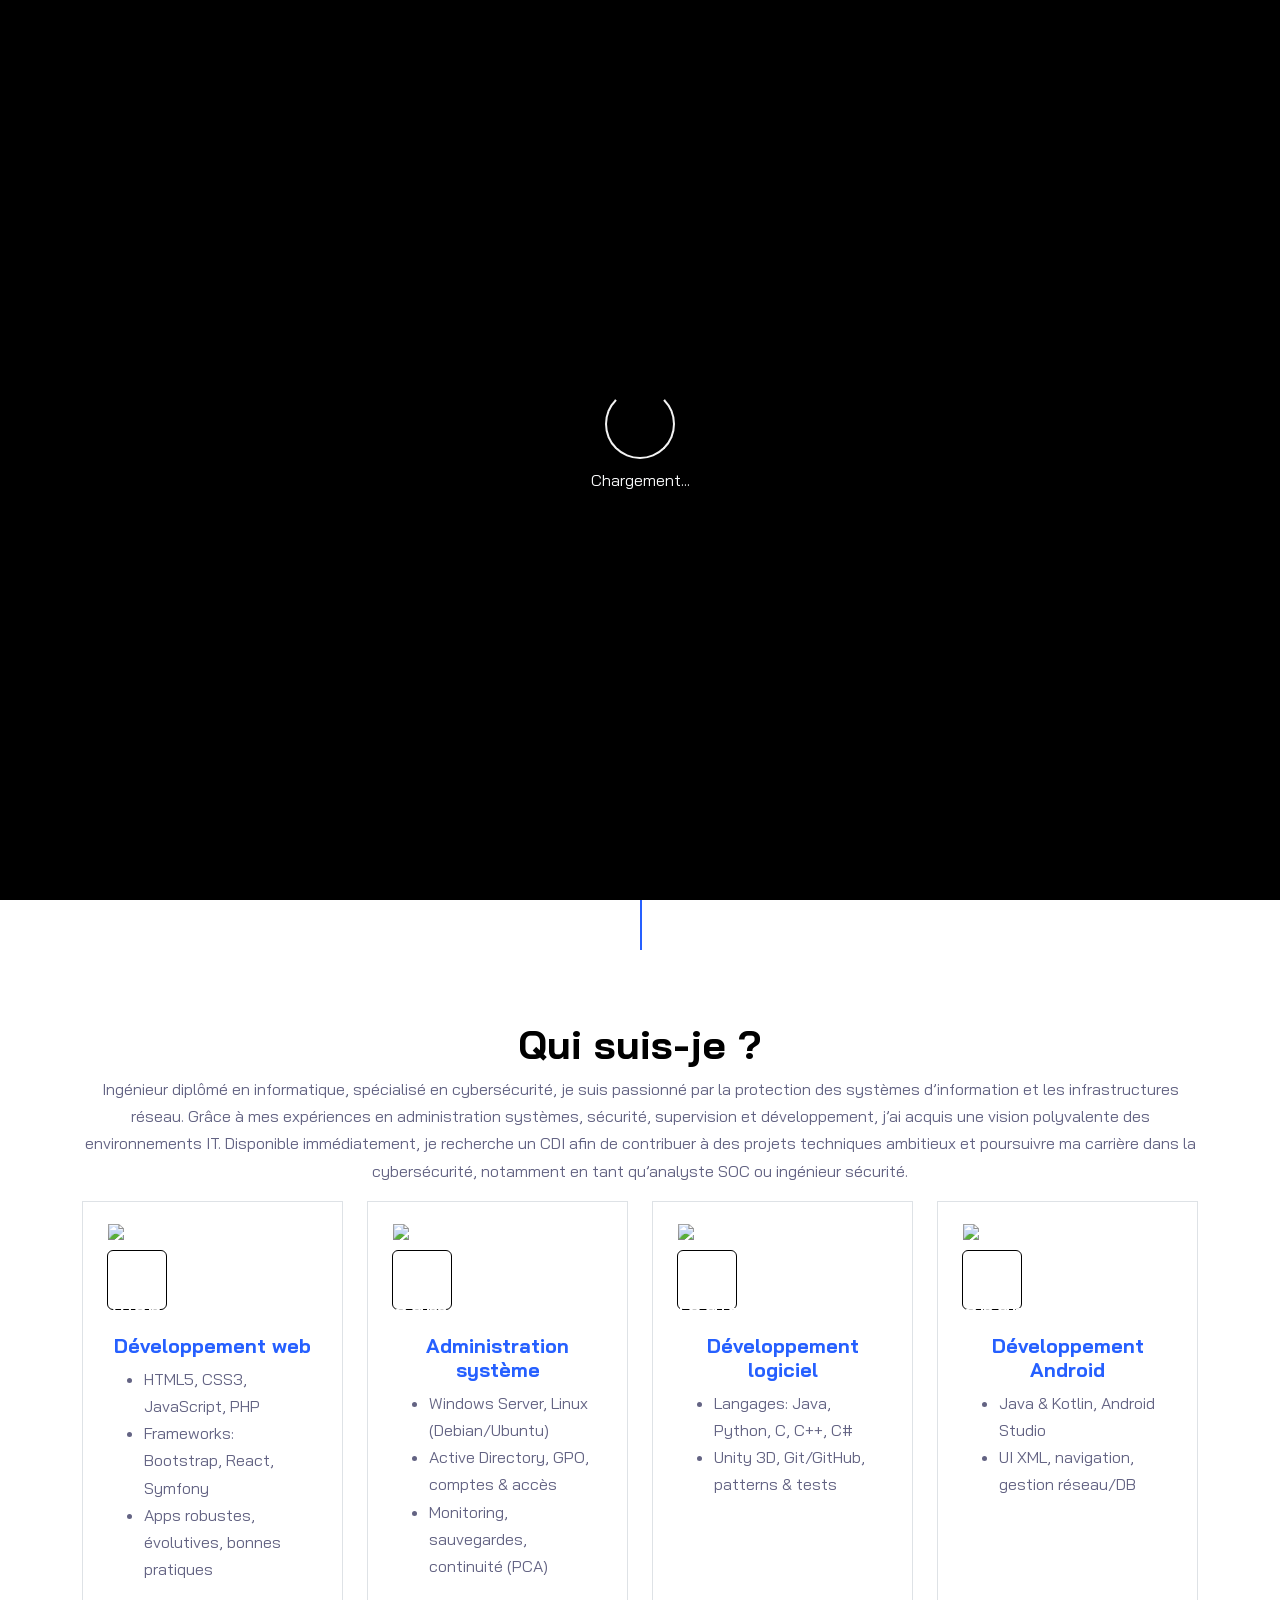
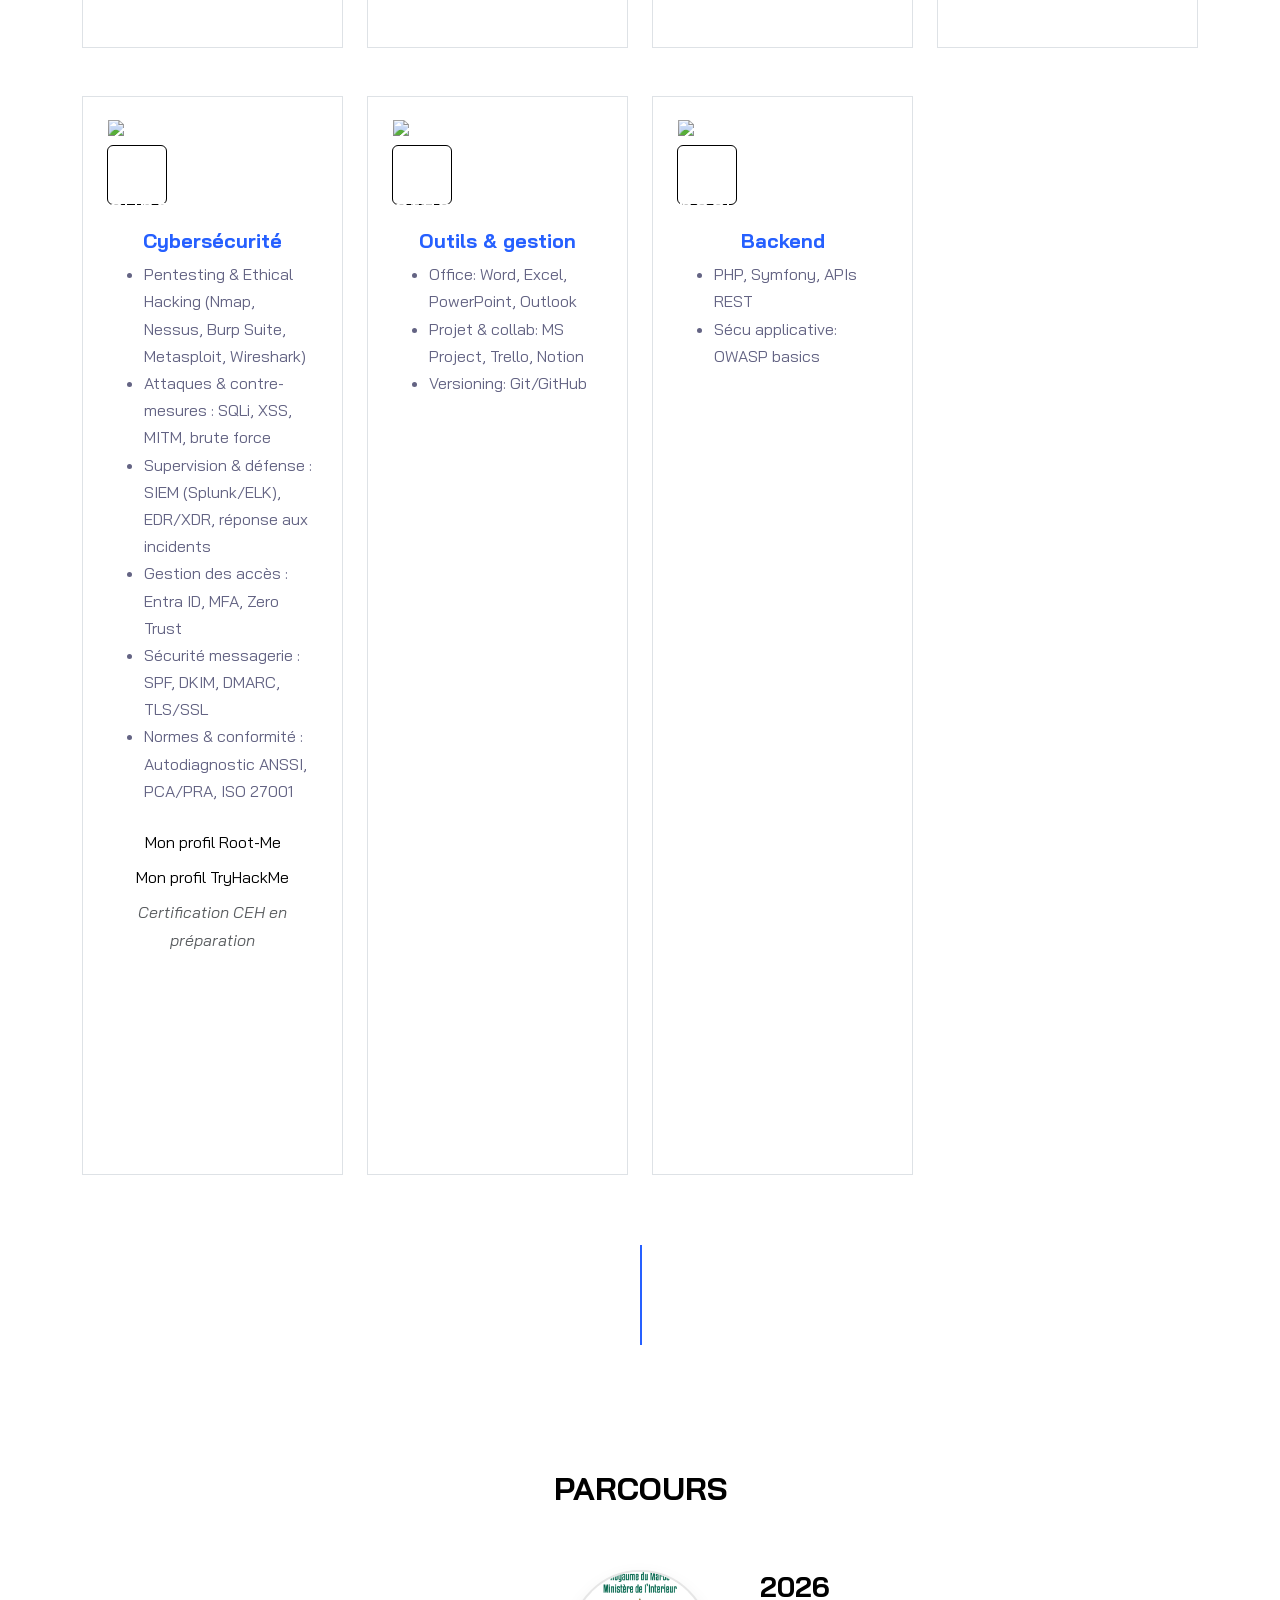
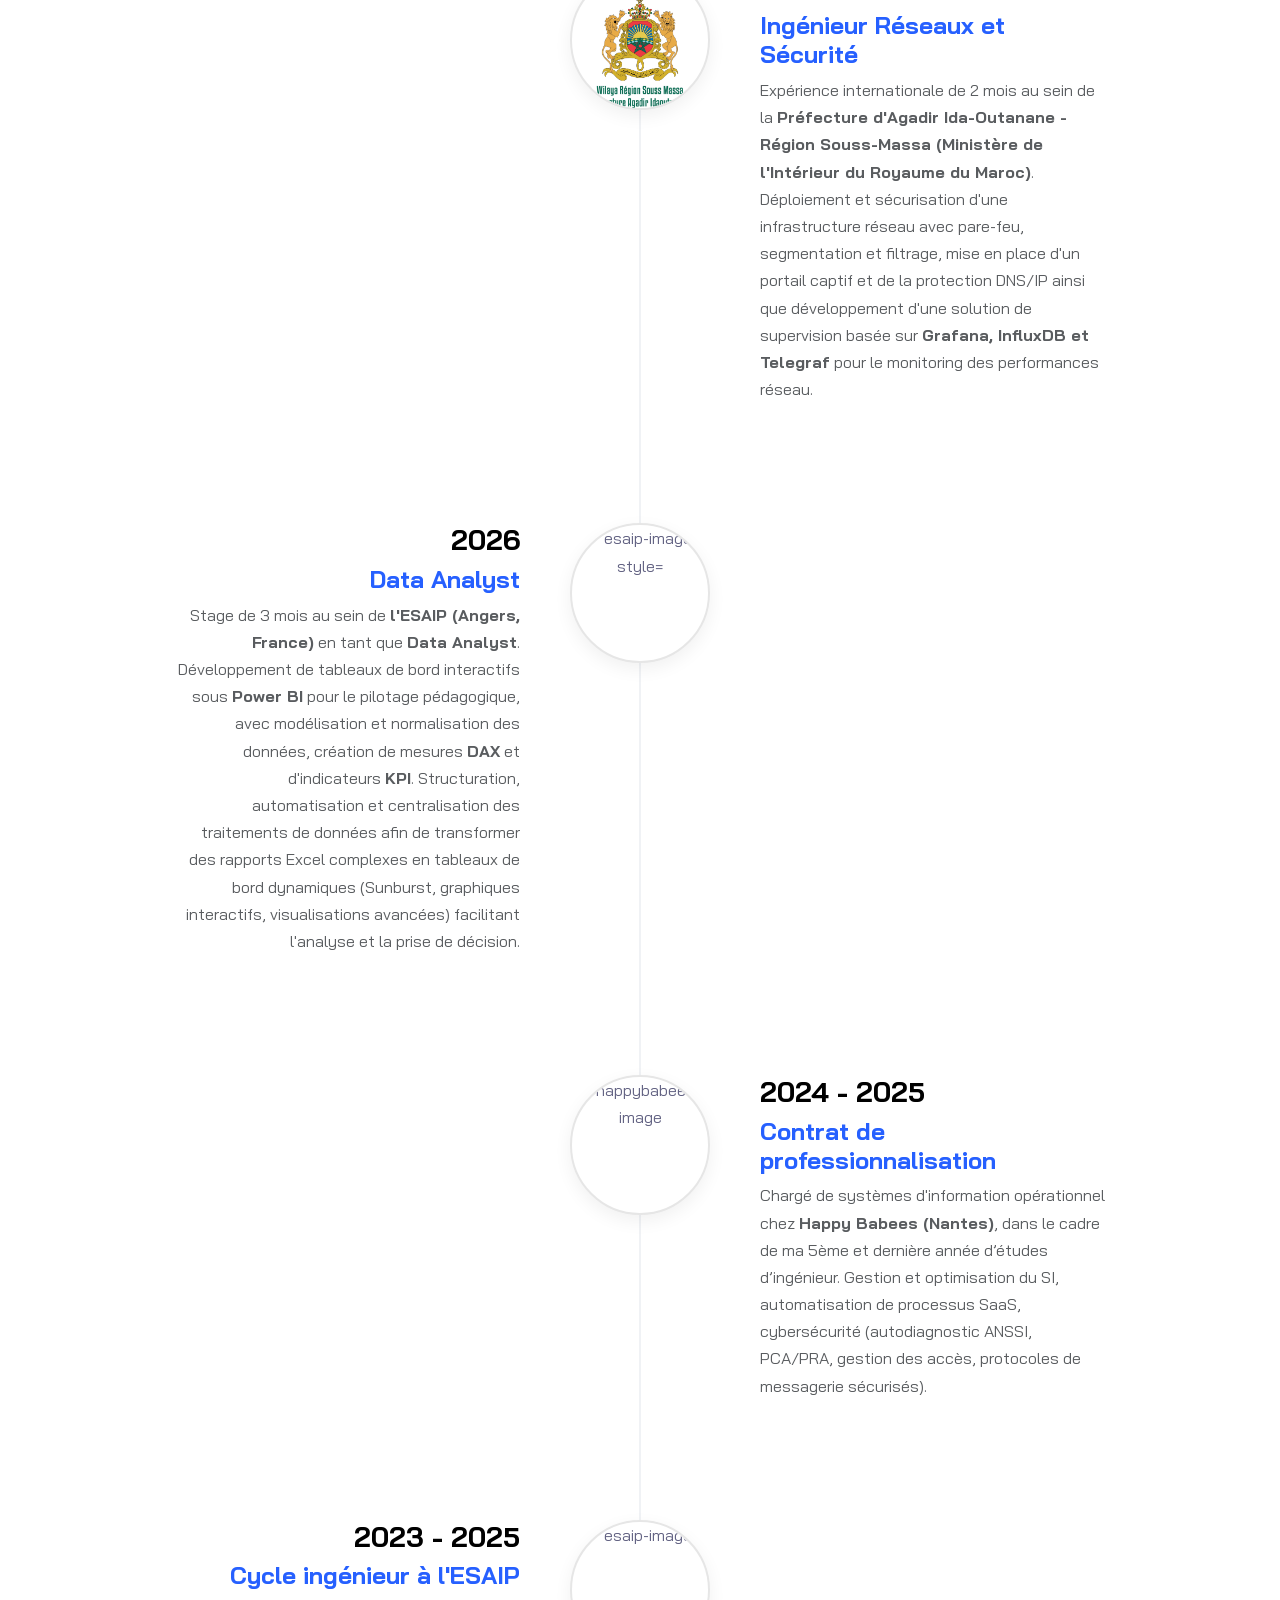
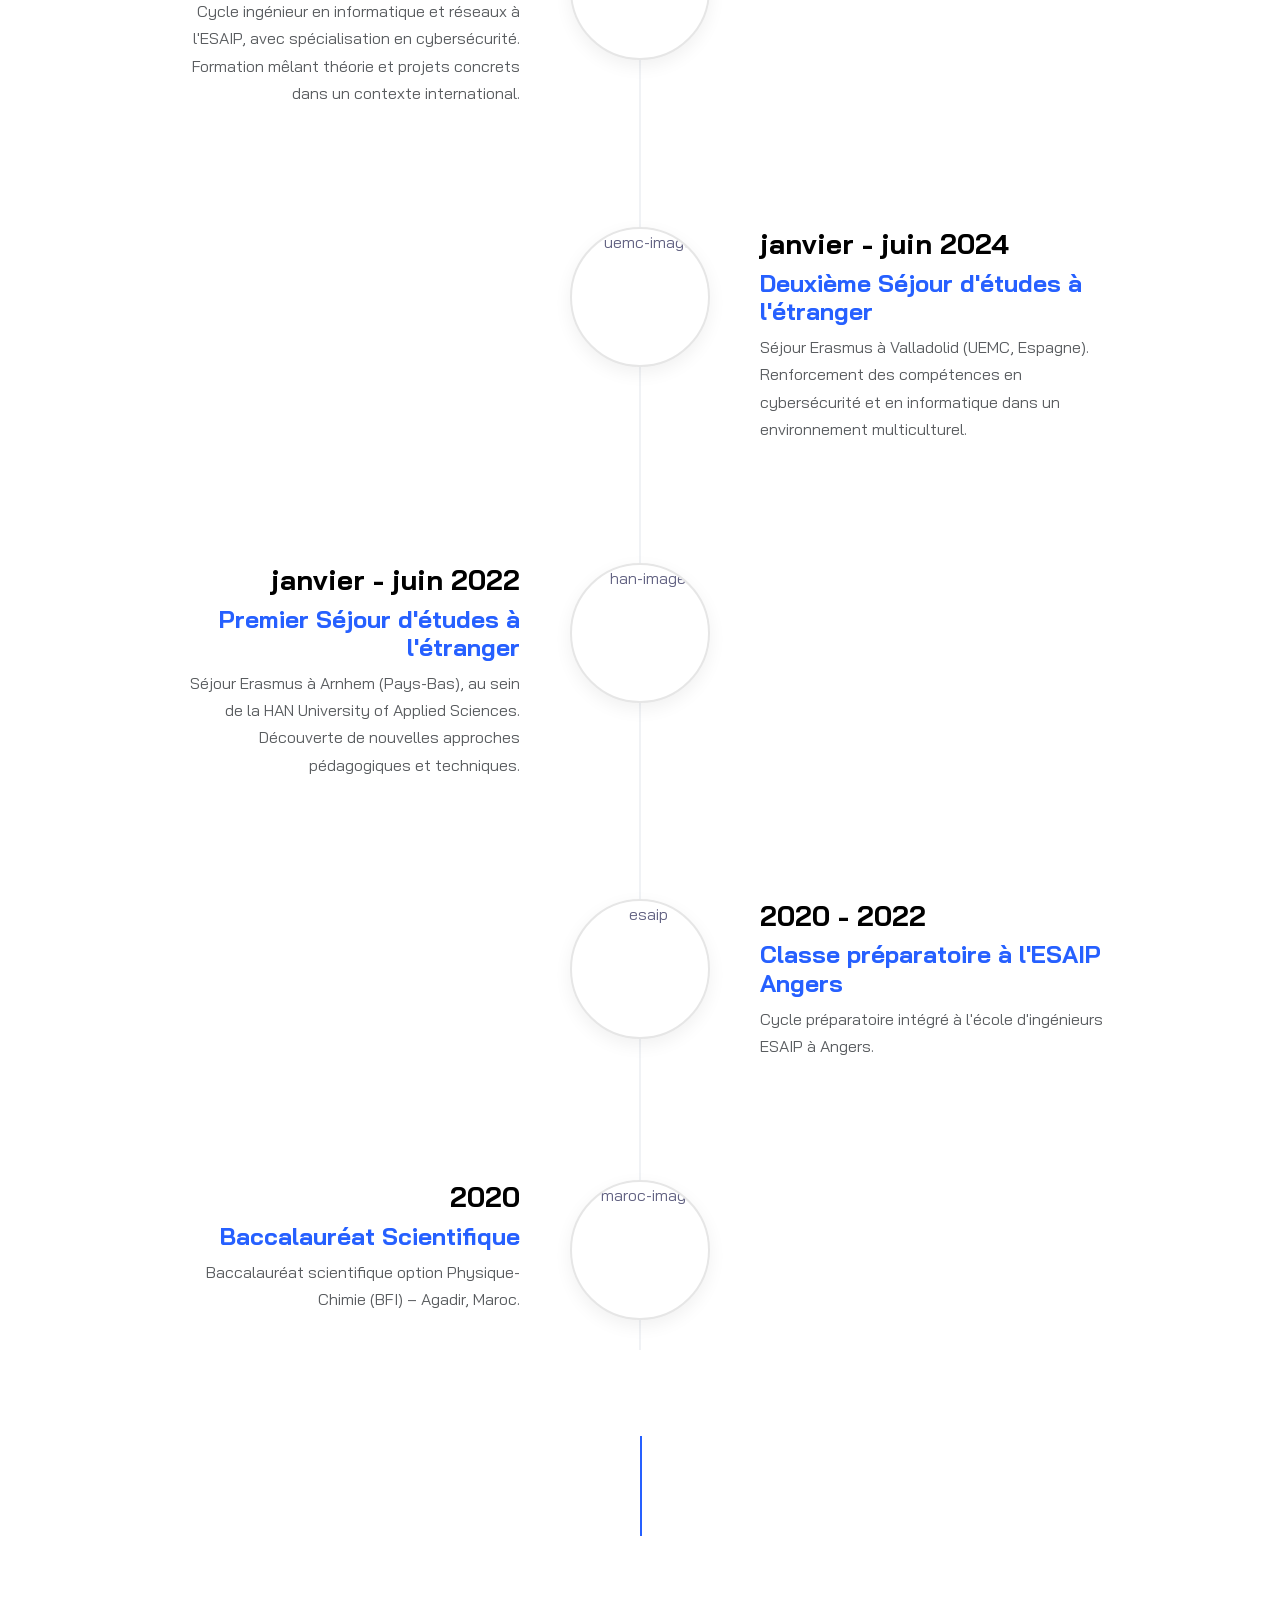
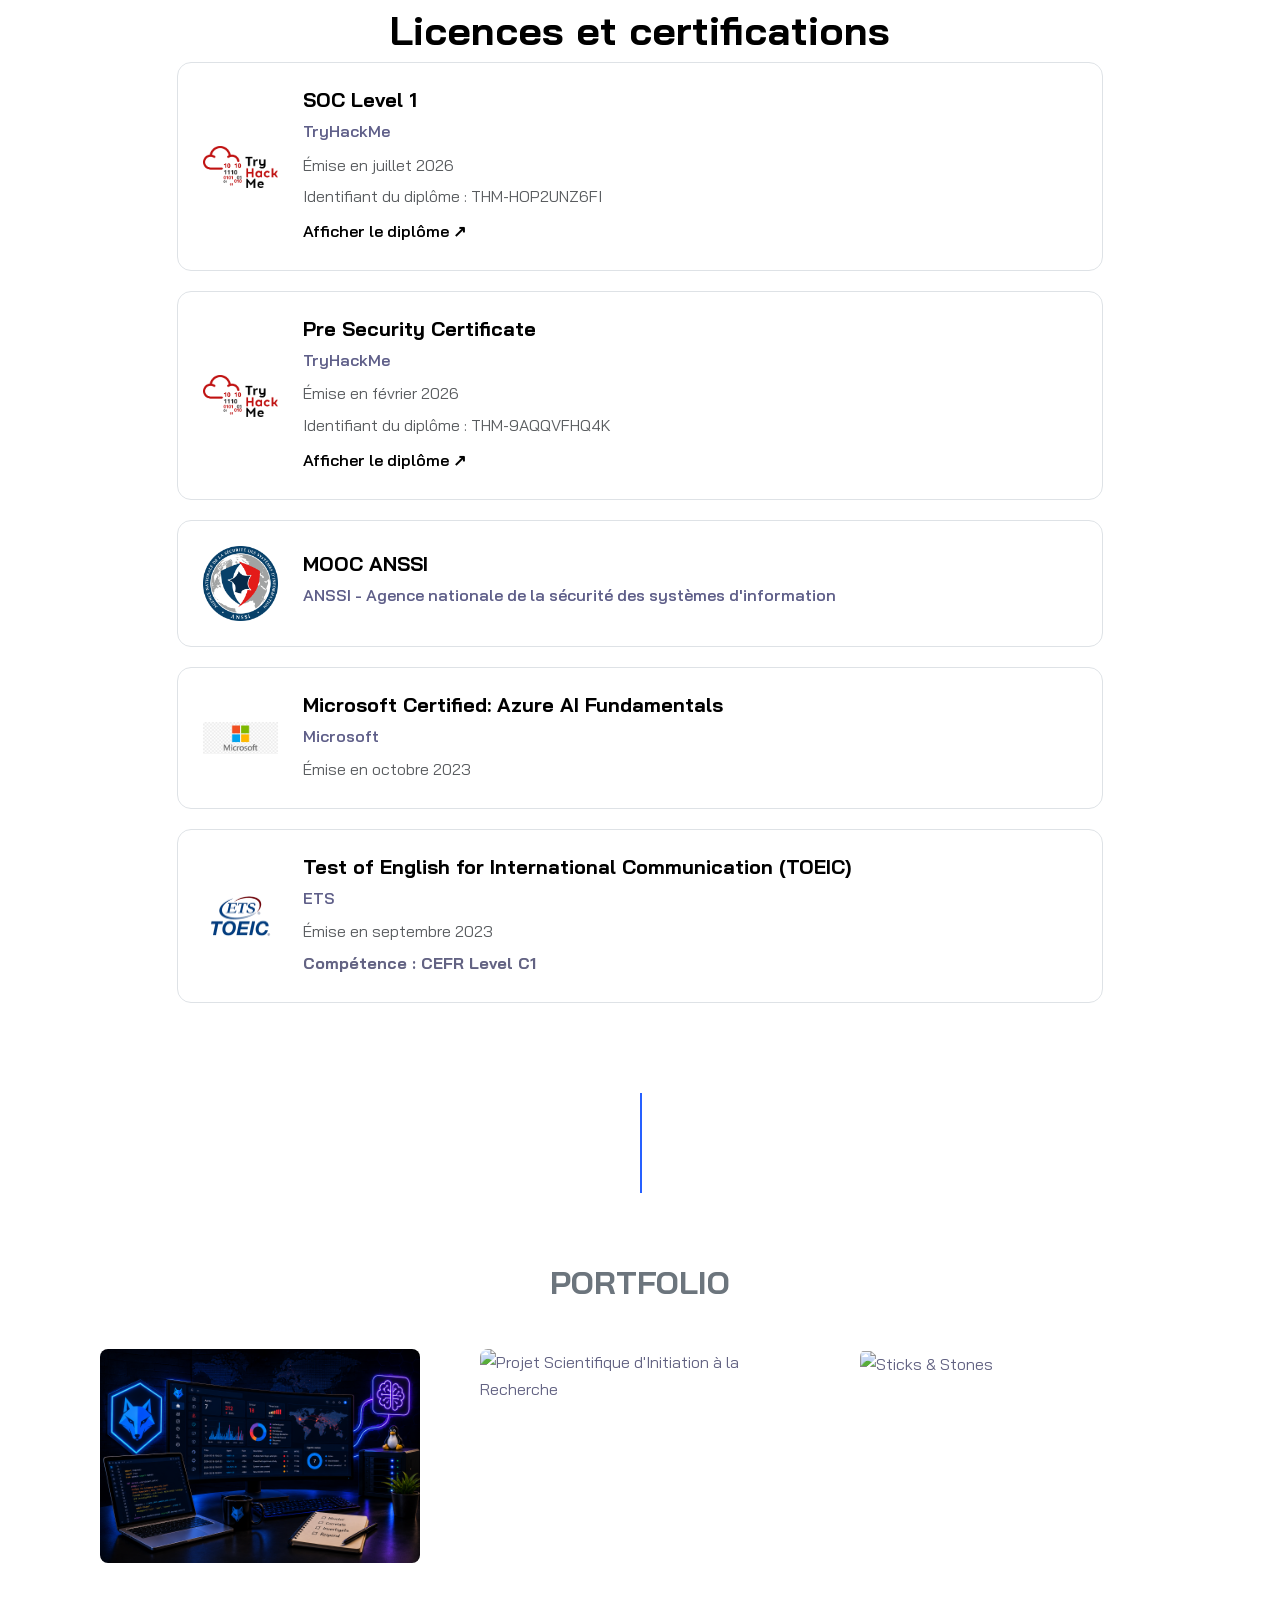
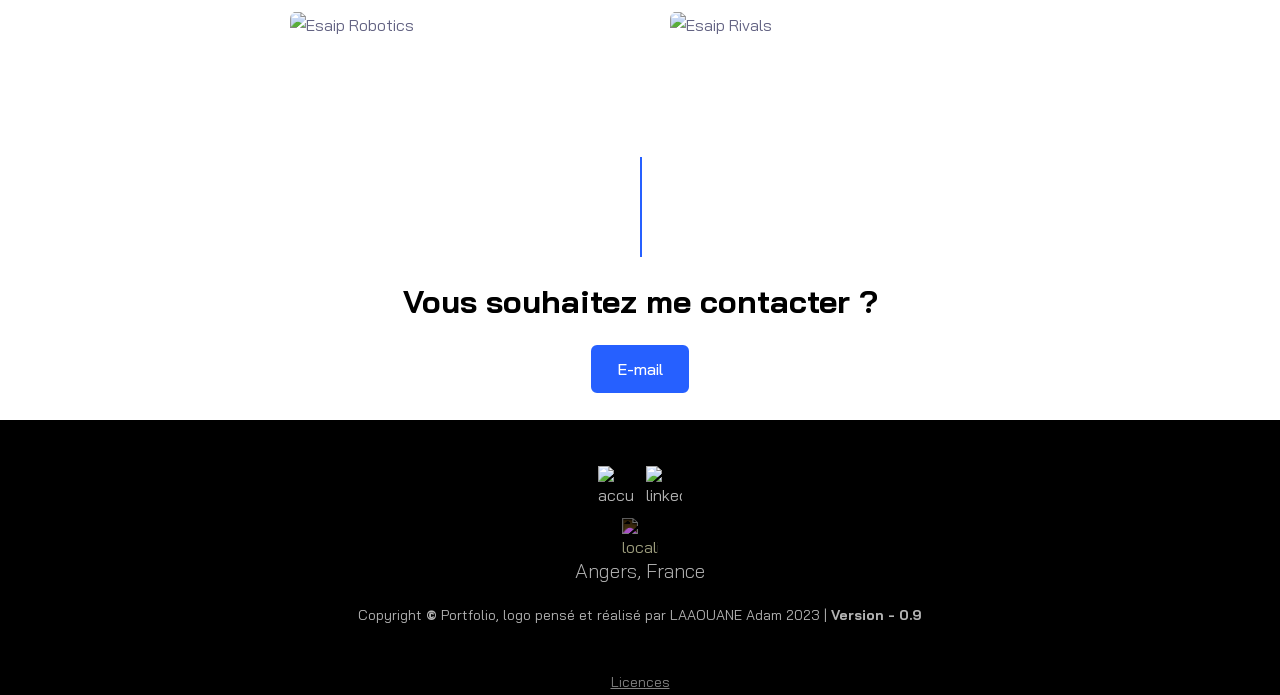
==== index.html @ 3d825b8f "toz" ====
<!DOCTYPE html>
<html lang="fr">

<head>
    <meta charset="utf-8">
    <meta name="viewport" content="width=device-width, initial-scale=1, shrink-to-fit=no">
    <meta
        content="Portfolio de Adam LAAOUANE, étudiant ingénieur à ESAIP Angers en Informatique et Réseaux, spécialisé en cybersécurité"
        name="description">
    <meta name="keywords"
        content="étudiant, ingénieur, , informatique, réseaux, cybersécurité,ESAIP, esaip, Adam, LAAOUANE">
    <meta name="news_keywords" content="Adam, laaouane,esaip, Informatique, réseaux, ESAIP">
    <meta name="description" content="Portfolio ADAM LAAOUANE - Étudiant ingénieur à l'ESAIP">
    <meta name="author" content="Adam LAAOUANE">
    <meta name="robots" content="index, noimageindex">

    <title>Portfolio Adam </title>
    <link rel="icon" type="image/png" href="assets/img/icon-inv.png">
    <!-- Bootstrap-->
    <link rel="stylesheet" href="https://cdn.jsdelivr.net/npm/bootstrap@5.2.0/dist/css/bootstrap.min.css">
    <!-- CSS -->
    <link rel="stylesheet" href="./assets/css/styles.css">
</head>

<body data-bs-spy="scroll" data-bs-target="#navbar">
    <!-- Preloader -->
    <div id="preloader">
        <!-- séparer le spinner et le texte pour avoir le spinner et le texte en dessous-->
        <div class="d-flex flex-column align-items-center">
            <div class="spinner"></div>
            <div class="text-light mt-2">
                <p class="span-title">Chargement...</p>
            </div>
        </div>
    </div>

    <!-- Navbar -->
    <nav id="navbar" class="navbar navbar-expand-lg fixed-top">
        <div class="container">
            <a class="navbar-brand" href="#"><img class="logo-icon" id="logo-icon" data-aos="fade-down"
                    data-aos-delay="50" src="assets/img/icon-inv.png"
                    srcset="assets/webp/icon-inv.webp, assets/img/icon-inv.png" alt="logo" />
            </a>
            <button class="navbar-toggler" type="button" data-bs-toggle="collapse" data-bs-target="#navbarNav"
                data-aos="fade-left" data-aos-delay="150" aria-controls="navbarNav" aria-expanded="false"
                aria-label="Toggle navigation"
                style="color:black; border: var(--bs-border-width) solid rgb(0, 0, 0); background-color:#fff ;">
                <span class="navbar-toggler-icon"></span>
            </button>
            <div class="collapse navbar-collapse" id="navbarNav">
                <ul class="navbar-nav mx-auto">
                    <li class="nav-item">
                        <a class="nav-link" data-aos="fade-down" data-aos-delay="100" id="nav-link"
                            href="#home">Présentation</a>
                    </li>
                    <li class="nav-item">
                        <a class="nav-link" data-aos="fade-down" data-aos-delay="150" id="nav-link"
                            href="#services">Compétences</a>
                    </li>
                    <li class="nav-item">
                        <a class="nav-link" data-aos="fade-down" data-aos-delay="200" id="nav-link"
                            href="#parcours">Parcours</a>
                    </li>
                    <li class="nav-item">
                        <a class="nav-link" data-aos="fade-down" data-aos-delay="175" id="nav-link"
                            href="#certifications">Certifications</a>
                    </li>
                    <li class="nav-item">
                        <a class="nav-link" data-aos="fade-down" data-aos-delay="250" id="nav-link"
                            href="#portfolio">Projets</a>
                    </li>
                    <li class="nav-item">
                        <a class="nav-link" data-aos="fade-down" data-aos-delay="300" id="nav-link"
                            href="#contact">Contact</a>
                    </li>
                </ul>
                <ul class="navbar-nav flex-row" id="nav-icon">
                    <li class="nav-item">
                        <a class="navbar-brand" data-aos="fade-down" target="_blank" data-aos-delay="350"
                            href="https://www.linkedin.com/in/adam-laa"><img class="social-icon" id="linkedin-icon"
                                src="assets/img/icons8-linkedin.png"
                                srcset="assets/webp/icons8-linkedin.webp, assets/img/icons8-linkedin.png"
                                alt="linkedin-icon" /> </a>
                    </li>
                    <li class="nav-item">
                        <a class="navbar-brand" data-aos="fade-down" data-aos-delay="450" href="/index.html"><img
                                class="social-icon" id="social-icon" src="assets/img/icons8-la-france-48.png"
                                srcset="assets/webp/icons8-la-france-48.webp, assets/img/icons8-la-france-48.png"
                                alt="french-icon" /> </a>
                    </li>
                    <li class="nav-item">
                        <a class="navbar-brand" data-aos="fade-down" data-aos-delay="500" href="/en.html"><img
                                class="social-icon" id="social-icon" src="assets/img/icons8-grande-bretagne-48.png"
                                srcset="assets/webp/icons8-grande-bretagne-48.webp, assets/img/icons8-grande-bretagne-48.png"
                                alt="english-icon" /> </a>
                    </li>
                </ul>
            </div>
        </div>
    </nav>
    <!-- Home -->
    <section id="home" class="d-flex align-items-center min-vh-100 pt-5 ">
        <div class="container">
            <div class="row mt-5">
                <div class="col-md-7 mt-5">
                    <a href="assets/files/CV_Adam_Laaouane.pdf" target="_blank">
                        <h1 class="display-3 fw-bold" id="title-home" data-aos="fade-up">Adam<br>LAAOUANE</h1>
                    </a>
                    <h3 data-aos="fade-up" data-aos-delay="100" class="mt-3 mb-0">Ingénieur en<span
                            id="span-title"></span>
                        informatique et réseaux | <span id="span-title">Analyste SOC</span></span></h3>
                    <div data-aos="fade-up" data-aos-delay="300"><a href="assets/files/CV_Adam_Laaouane.pdf"
                            target="_blank" id="btn-jello" class="btn btn-brand">CV</a></div>
                </div>
                <div class="col-md-4 mt-5 mb-3 m-sm-1 d-flex flex-column" id="intro-photo">
                    <img data-aos="flip-down" src="assets/img/CV3.png" srcset="assets/webp/CV3.webp, assets/img/CV3.png"
                        class="img-fluid rounded-circle d-block shadow" alt="photo" />
                </div>
            </div>
        </div>
    </section>
    <!-- Services -->
    <section id="services" data-aos="fade-up" data-aos-delay="100" class="section-padding section-connector">
        <div class="container">
            <div class="row">
                <div class="col-12">
                    <div class="section-title text-center" data-aos="fade-up" data-aos-delay="100">
                        <h1>Qui suis-je ?</h1>
                        <p>
                            Ingénieur diplômé en informatique, spécialisé en cybersécurité, je suis passionné par la
                            protection des systèmes d’information et les infrastructures réseau. Grâce à mes expériences
                            en administration systèmes, sécurité, supervision et développement, j’ai acquis une vision
                            polyvalente des environnements IT. Disponible immédiatement, je recherche un CDI afin de
                            contribuer à des projets techniques ambitieux et poursuivre ma carrière dans la
                            cybersécurité, notamment en tant qu’analyste SOC ou ingénieur sécurité.
                        </p>
                        <div class="line"></div>
                    </div>
                </div>
            </div>
            <div class="row align-items-stretch gy-5 text-center">

                <!-- Développement web -->
                <div class="col-lg-3 col-sm-6 d-flex" data-aos="fade-up" data-aos-delay="100">
                    <div class="service py-5 px-4 border bord d-flex flex-column w-100">
                        <div class="service-icon">
                            <img class="img-fluid m-2" src="assets/img/icons8-webdev.png"
                                srcset="assets/webp/icons8-webdev.webp, assets/img/icons8-webdev.png" alt="icon-web"
                                loading="lazy" />
                        </div>
                        <h5 class="mt-4">Développement web</h5>
                        <ul class="text-start mx-auto" style="max-width: 95%;">
                            <li>HTML5, CSS3, JavaScript, PHP</li>
                            <li>Frameworks: Bootstrap, React, Symfony</li>
                            <li>Apps robustes, évolutives, bonnes pratiques</li>
                        </ul>
                    </div>
                </div>

                <!-- Administration système -->
                <div class="col-lg-3 col-sm-6 d-flex" data-aos="fade-up" data-aos-delay="100">
                    <div class="service py-5 px-4 border bord d-flex flex-column w-100">
                        <div class="service-icon">
                            <img class="img-fluid m-2" src="assets/img/icons8-microsoft-admin-50.png"
                                srcset="assets/webp/icons8-microsoft-admin-50.webp, assets/img/icons8-microsoft-admin-50.png"
                                alt="icon-admin" loading="lazy" />
                        </div>
                        <h5 class="mt-4">Administration système</h5>
                        <ul class="text-start mx-auto" style="max-width: 95%;">
                            <li>Windows Server, Linux (Debian/Ubuntu)</li>
                            <li>Active Directory, GPO, comptes & accès</li>
                            <li>Monitoring, sauvegardes, continuité (PCA)</li>
                        </ul>
                    </div>
                </div>

                <!-- Développement logiciel -->
                <div class="col-lg-3 col-sm-6 d-flex" data-aos="fade-up" data-aos-delay="200">
                    <div class="service py-5 px-4 border d-flex flex-column w-100">
                        <div class="service-icon">
                            <img class="img-fluid m-2" src="assets/img/icons8-google-code-50.png"
                                srcset="assets/webp/icons8-google-code-50.webp, assets/img/icons8-google-code-50.png"
                                alt="icon-logiciel" loading="lazy" />
                        </div>
                        <h5 class="mt-4">Développement logiciel</h5>
                        <ul class="text-start mx-auto" style="max-width: 95%;">
                            <li>Langages: Java, Python, C, C++, C#</li>
                            <li>Unity 3D, Git/GitHub, patterns & tests</li>
                        </ul>
                    </div>
                </div>

                <!-- Développement Android -->
                <div class="col-lg-3 col-sm-6 d-flex" data-aos="fade-up" data-aos-delay="200">
                    <div class="service py-5 px-4 border d-flex flex-column w-100">
                        <div class="service-icon">
                            <img class="img-fluid m-2" src="assets/img/icons8-android-50.png"
                                srcset="assets/webp/icons8-android-50.webp, assets/img/icons8-android-50.png"
                                alt="icon-android" loading="lazy" />
                        </div>
                        <h5 class="mt-4">Développement Android</h5>
                        <ul class="text-start mx-auto" style="max-width: 95%;">
                            <li>Java & Kotlin, Android Studio</li>
                            <li>UI XML, navigation, gestion réseau/DB</li>
                        </ul>
                    </div>
                </div>

                <!-- Cybersécurité -->
                <div class="col-lg-3 col-sm-6 d-flex" data-aos="fade-up" data-aos-delay="300">
                    <div class="service py-5 px-4 border d-flex flex-column w-100">
                        <div class="service-icon">
                            <img class="img-fluid m-2" src="assets/img/icons8-base-de-données-50.png"
                                srcset="assets/webp/icons8-base-de-données-50.webp, assets/img/icons8-base-de-données-50.png"
                                alt="icon-cyber" loading="lazy" />
                        </div>
                        <h5 class="mt-4">Cybersécurité</h5>
                        <ul class="text-start mx-auto" style="max-width: 95%;">
                            <li>Pentesting & Ethical Hacking (Nmap, Nessus, Burp Suite, Metasploit, Wireshark)</li>
                            <li>Attaques & contre-mesures : SQLi, XSS, MITM, brute force</li>
                            <li>Supervision & défense : SIEM (Splunk/ELK), EDR/XDR, réponse aux incidents</li>
                            <li>Gestion des accès : Entra ID, MFA, Zero Trust</li>
                            <li>Sécurité messagerie : SPF, DKIM, DMARC, TLS/SSL</li>
                            <li>Normes & conformité : Autodiagnostic ANSSI, PCA/PRA, ISO 27001</li>
                        </ul>

                        <a class="mt-2" href="https://www.root-me.org/Zetsu-794769" aria-label="Profil Root-Me">Mon
                            profil Root-Me</a>
                        <a class="mt-2" href="https://tryhackme.com/p/Z33tsu" aria-label="Profil THM">Mon profil
                            TryHackMe</a>
                        <p class="mt-2 text-muted"><em>Certification CEH en préparation</em></p>

                        <!-- ===== TryHackMe badge (insère ici) ===== -->
                        <div class="thm-badge-wrapper mt-3" aria-label="Badge TryHackMe - profil Z33tsu">
                            <iframe src="https://tryhackme.com/api/v2/badges/public-profile?userPublicId=1918814"
                                title="Badge TryHackMe de Z33tsu" loading="lazy" referrerpolicy="no-referrer"
                                sandbox="allow-scripts allow-same-origin allow-popups"
                                style="border:none;display:block;width:100%;height:140px;"></iframe>

                            <noscript>
                                <p class="mb-0">
                                    <a href="https://tryhackme.com/p/Z33tsu" target="_blank" rel="noopener">Voir mon
                                        profil TryHackMe</a>
                                </p>
                            </noscript>
                        </div>
                        <!-- ===== fin badge ===== -->

                    </div>
                </div>



                <!-- Outils bureautique -->
                <div class="col-lg-3 col-sm-6 d-flex" data-aos="fade-up" data-aos-delay="300">
                    <div class="service py-5 px-4 border d-flex flex-column w-100">
                        <div class="service-icon">
                            <img class="img-fluid m-2" src="assets/img/icons8-outils-administratifs-50.png"
                                srcset="assets/webp/icons8-outils-administratifs-50.webp, assets/img/icons8-outils-administratifs-50.png"
                                alt="icon-office" loading="lazy" />
                        </div>
                        <h5 class="mt-4">Outils & gestion</h5>
                        <ul class="text-start mx-auto" style="max-width: 95%;">
                            <li>Office: Word, Excel, PowerPoint, Outlook</li>
                            <li>Projet & collab: MS Project, Trello, Notion</li>
                            <li>Versioning: Git/GitHub</li>
                        </ul>
                    </div>
                </div>

                <!-- Backend -->
                <div class="col-lg-3 col-sm-6 d-flex" data-aos="fade-up" data-aos-delay="400">
                    <div class="service py-5 px-4 border d-flex flex-column w-100">
                        <div class="service-icon">
                            <img class="img-fluid m-2" src="assets/img/icons8-domaine-50.png"
                                srcset="assets/webp/icons8-domaine-50.webp, assets/img/icons8-domaine-50.png"
                                alt="icon-backend" loading="lazy" />
                        </div>
                        <h5 class="mt-4">Backend</h5>
                        <ul class="text-start mx-auto" style="max-width: 95%;">
                            <li>PHP, Symfony, APIs REST</li>
                            <li>Sécu applicative: OWASP basics</li>
                        </ul>
                    </div>
                </div>

            </div>

    </section>
    <!-- About-->
    <section class="section-padding section-connector" data-aos="fade-up" data-aos-delay="100" id="parcours">
        <div class="container">
            <div class="text-center">
                <br><br>
                <h2 class="section-heading text-uppercase">Parcours</h2>
                <br><br>
            </div>
            <ul class="timeline">
                <!-- Ingénieur Réseaux et Sécurité -->
                <li class="timeline-inverted">
                    <div class="timeline-image" data-aos="fade-up" data-aos-delay="100">
                        <img class="rounded-circle img-fluid" src="assets/img/wilaya.png" alt="wilaya-image"
                            style="height: 100%; width: 100%;"
                            srcset="assets/webp/wilaya.webp, assets/img/wilaya.png" />
                    </div>

                    <div class="timeline-panel">
                        <div class="timeline-heading">
                            <h3>2026</h3>
                            <h4 class="subheading">Ingénieur Réseaux et Sécurité</h4>
                        </div>

                        <div class="timeline-body">
                            <p class="text-muted">
                                Expérience internationale de 2 mois au sein de la
                                <strong>Préfecture d'Agadir Ida-Outanane - Région Souss-Massa
                                    (Ministère de l'Intérieur du Royaume du Maroc)</strong>.
                                Déploiement et sécurisation d'une infrastructure réseau avec
                                pare-feu, segmentation et filtrage, mise en place
                                d'un portail captif et de la protection DNS/IP ainsi que développement d'une solution de
                                supervision basée sur <strong>Grafana, InfluxDB et
                                    Telegraf</strong> pour le monitoring des performances réseau.
                            </p>
                        </div>
                    </div>
                </li>
                <!-- Data Analyst -->
                <li>
                    <div class="timeline-image" data-aos="fade-up" data-aos-delay="100">
                        <img class="rounded-circle img-fluid" src="assets/img/esaip.png" alt="esaip-image
                            style=" height: 100%; width: 100%;"
                            srcset="assets/webp/esaip.webp, assets/img/esaip.png" />
                    </div>

                    <div class="timeline-panel">
                        <div class="timeline-heading">
                            <h3>2026</h3>
                            <h4 class="subheading">Data Analyst</h4>
                        </div>

                        <div class="timeline-body">
                            <p class="text-muted">
                                Stage de 3 mois au sein de <strong>l'ESAIP (Angers, France)</strong> en tant que
                                <strong>Data Analyst</strong>. Développement de tableaux de bord interactifs sous
                                <strong>Power BI</strong> pour le pilotage pédagogique, avec modélisation et
                                normalisation des données, création de mesures <strong>DAX</strong> et d'indicateurs
                                <strong>KPI</strong>. Structuration, automatisation et centralisation des traitements
                                de données afin de transformer des rapports Excel complexes en tableaux de bord
                                dynamiques (Sunburst, graphiques interactifs, visualisations avancées) facilitant
                                l'analyse et la prise de décision.
                            </p>
                        </div>
                    </div>
                </li>


                <!-- Contrat de professionnalisation -->
                <li class="timeline-inverted">
                    <div class="timeline-image" data-aos="fade-up" data-aos-delay="100">
                        <img class="rounded-circle img-fluid" src="assets/img/happybabees.png" alt="happybabees-image"
                            style="height: 100%; width: 100%;"
                            srcset="assets/webp/happybabees.webp, assets/img/happybabees.png" />
                    </div>
                    <div class="timeline-panel">
                        <div class="timeline-heading">
                            <h3>2024 - 2025</h3>
                            <h4 class="subheading">Contrat de professionnalisation</h4>
                        </div>
                        <div class="timeline-body">
                            <p class="text-muted">
                                Chargé de systèmes d'information opérationnel chez <strong>Happy Babees
                                    (Nantes)</strong>,
                                dans le cadre de ma 5ème et dernière année d’études d’ingénieur.
                                Gestion et optimisation du SI, automatisation de processus SaaS,
                                cybersécurité (autodiagnostic ANSSI, PCA/PRA, gestion des accès, protocoles de
                                messagerie sécurisés).

                            </p>
                        </div>
                    </div>
                </li>

                <!-- École d’ingénieurs -->
                <li>
                    <div class="timeline-image" data-aos="fade-up" data-aos-delay="100">
                        <img class="rounded-circle img-fluid" src="assets/img/esaip.png" alt="esaip-image"
                            style="height: 100%; width: 99%;" srcset="assets/webp/esaip.webp, assets/img/esaip.png" />
                    </div>
                    <div class="timeline-panel">
                        <div class="timeline-heading">
                            <h3>2023 - 2025</h3>
                            <h4 class="subheading">Cycle ingénieur à l'ESAIP</h4>
                        </div>
                        <div class="timeline-body">
                            <p class="text-muted">
                                Cycle ingénieur en informatique et réseaux à l'ESAIP, avec spécialisation en
                                cybersécurité.
                                Formation mêlant théorie et projets concrets dans un contexte international.
                            </p>
                        </div>
                    </div>
                </li>

                <!-- Séjour 2024 -->
                <li class="timeline-inverted">
                    <div class="timeline-image" data-aos="fade-up" data-aos-delay="100">
                        <img class="rounded-circle img-fluid" src="assets/img/uemc.jpg" alt="uemc-image"
                            style="height: 100%; width: 99%;" srcset="assets/webp/uemc.webp, assets/img/uemc.jpg" />
                    </div>
                    <div class="timeline-panel">
                        <div class="timeline-heading">
                            <h3>janvier - juin 2024</h3>
                            <h4 class="subheading">Deuxième Séjour d'études à l'étranger</h4>
                        </div>
                        <div class="timeline-body">
                            <p class="text-muted">
                                Séjour Erasmus à Valladolid (UEMC, Espagne).
                                Renforcement des compétences en cybersécurité et en informatique dans un environnement
                                multiculturel.
                            </p>
                        </div>
                    </div>
                </li>

                <!-- Séjour 2022 -->
                <li>
                    <div class="timeline-image" data-aos="fade-up" data-aos-delay="100">
                        <img class="rounded-circle img-fluid" src="assets/img/HAN.png" alt="han-image"
                            style="height: 100%; width: 100%;" srcset="assets/webp/HAN.webp, assets/img/HAN.png" />
                    </div>
                    <div class="timeline-panel">
                        <div class="timeline-heading">
                            <h3>janvier - juin 2022</h3>
                            <h4 class="subheading">Premier Séjour d'études à l'étranger</h4>
                        </div>
                        <div class="timeline-body">
                            <p class="text-muted">
                                Séjour Erasmus à Arnhem (Pays-Bas), au sein de la HAN University of Applied Sciences.
                                Découverte de nouvelles approches pédagogiques et techniques.
                            </p>
                        </div>
                    </div>
                </li>

                <!-- Prépa -->
                <li class="timeline-inverted">
                    <div class="timeline-image" data-aos="fade-up" data-aos-delay="100">
                        <img class="rounded-circle img-fluid" src="assets/img/esaip.png" alt="esaip"
                            style="height: 100%; width: 99%;" srcset="assets/webp/esaip.webp, assets/img/esaip.png" />
                    </div>
                    <div class="timeline-panel">
                        <div class="timeline-heading">
                            <h3>2020 - 2022</h3>
                            <h4 class="subheading">Classe préparatoire à l'ESAIP Angers</h4>
                        </div>
                        <div class="timeline-body">
                            <p class="text-muted">
                                Cycle préparatoire intégré à l'école d'ingénieurs ESAIP à Angers.
                            </p>
                        </div>
                    </div>
                </li>

                <!-- Bac -->
                <li>
                    <div class="timeline-image" data-aos="fade-up" data-aos-delay="100">
                        <img class="rounded-circle img-fluid timeline-img" src="assets/img/maroc.png" alt="maroc-image"
                            style="height: 100%; width: 100%;" srcset="assets/webp/maroc.webp, assets/img/maroc.png" />
                    </div>
                    <div class="timeline-panel">
                        <div class="timeline-heading">
                            <h3>2020</h3>
                            <h4 class="subheading">Baccalauréat Scientifique</h4>
                        </div>
                        <div class="timeline-body">
                            <p class="text-muted">
                                Baccalauréat scientifique option Physique-Chimie (BFI) – Agadir, Maroc.
                            </p>
                        </div>
                    </div>
                </li>

            </ul>
        </div>
    </section>
    <!-- Licences et certifications -->
    <section id="certifications" class="section-padding section-connector" data-aos="fade-up" data-aos-delay="100">
        <div class="container">
            <div class="section-title text-center">
                <h1>Licences et certifications</h1>
                <div class="line"></div>
            </div>

            <div class="row justify-content-center">
                <div class="col-lg-10">
                    <div class="certification-card">
                        <img src="assets/img/thm.png" srcset="assets/webp/thm.webp, assets/img/thm.png" alt="TryHackMe"
                            class="certification-logo">

                        <div class="certification-content">
                            <h5>SOC Level 1</h5>
                            <p class="certification-issuer">TryHackMe</p>
                            <p class="text-muted mb-1">Émise en juillet 2026</p>
                            <p class="text-muted mb-2">Identifiant du diplôme : THM-HOP2UNZ6FI</p>
                            <a href="https://tryhackme-certificates.s3-eu-west-1.amazonaws.com/THM-HOP2UNZ6FI.pdf"
                                target="_blank" class="certification-link">Afficher le diplôme ↗</a>
                        </div>
                    </div>

                    <div class="certification-card">
                        <img src="assets/img/thm.png" srcset="assets/webp/thm.webp, assets/img/thm.png" alt="TryHackMe"
                            class="certification-logo">

                        <div class="certification-content">
                            <h5>Pre Security Certificate</h5>
                            <p class="certification-issuer">TryHackMe</p>
                            <p class="text-muted mb-1">Émise en février 2026</p>
                            <p class="text-muted mb-2">Identifiant du diplôme : THM-9AQQVFHQ4K</p>
                            <a href="https://tryhackme-certificates.s3-eu-west-1.amazonaws.com/THM-9AQQVFHQ4K.pdf"
                                target="_blank" class="certification-link">Afficher le diplôme ↗</a>
                        </div>
                    </div>

                    <div class="certification-card">
                        <img src="assets/img/Anssi.png" srcset="assets/webp/Anssi.webp, assets/img/Anssi.png"
                            alt="ANSSI" class="certification-logo">

                        <div class="certification-content">
                            <h5>MOOC ANSSI</h5>
                            <p class="certification-issuer">ANSSI - Agence nationale de la sécurité des systèmes
                                d'information</p>
                        </div>
                    </div>

                    <div class="certification-card">
                        <img src="assets/img/Microsoft.png"
                            srcset="assets/webp/Microsoft.webp, assets/img/Microsoft.png" alt="Microsoft"
                            class="certification-logo">

                        <div class="certification-content">
                            <h5>Microsoft Certified: Azure AI Fundamentals</h5>
                            <p class="certification-issuer">Microsoft</p>
                            <p class="text-muted mb-0">Émise en octobre 2023</p>
                        </div>
                    </div>

                    <div class="certification-card">
                        <img src="assets/img/ets-toeic-logo.png"
                            srcset="assets/webp/ets-toeic-logo.webp, assets/img/ets-toeic-logo.png" alt="TOEIC"
                            class="certification-logo">

                        <div class="certification-content">
                            <h5>Test of English for International Communication (TOEIC)</h5>
                            <p class="certification-issuer">ETS</p>
                            <p class="text-muted mb-1">Émise en septembre 2023</p>
                            <p class="mb-0"><strong>Compétence : CEFR Level C1</strong></p>
                        </div>
                    </div>
                </div>
            </div>
        </div>
    </section>

    <!-- Work -->
    <section class="page-section portfolio section-padding section-connector" data-aos="fade-up" data-aos-delay="100"
        id="portfolio">
        <div class="container">
            <!-- Portfolio Section Heading-->
            <h2 class="page-section-heading text-center text-uppercase text-secondary mb-5">Portfolio</h2>
            <!-- Icon Divider-->
            <div class="divider-custom">
                <div class="divider-custom-line"></div>
                <div class="divider-custom-icon"><i class="fas fa-star"></i></div>
                <div class="divider-custom-line"></div>
            </div>
            <!-- Portfolio Grid Items-->
            <div class="row justify-content-center">

                <!-- Portfolio Item 5 - AI-Augmented SOC Homelab-->
                <div class="col-md-9 col-lg-4 mb-5" data-aos="fade-up" data-aos-delay="100">
                    <div class="portfolio-item mx-auto" data-bs-toggle="modal" data-bs-target="#portfolioModal5"
                        id="div-moove">

                        <div
                            class="portfolio-item-caption d-flex align-items-center justify-content-center h-100 w-100">
                            <div class="portfolio-item-caption-content text-center text-white">
                                <p class="h4 portfolio-item-texte">AI-Augmented SOC Homelab</p>
                                <p class="lead" style="color:white;">Blue Team / SIEM / AI</p>
                                <p><b>2026</b></p>
                            </div>
                        </div>

                        <img class="img-fluid" src="assets/img/ai-soc-homelab.png" alt="AI-Augmented SOC Homelab" />
                    </div>
                </div>


                <!-- Portfolio Item 4 - PSIR-->
                <div class="col-md-9 col-lg-4 mb-5" data-aos="fade-up" data-aos-delay="200">
                    <div class="portfolio-item mx-auto" data-bs-toggle="modal" data-bs-target="#portfolioModal4"
                        id="div-moove">

                        <div
                            class="portfolio-item-caption d-flex align-items-center justify-content-center h-100 w-100">
                            <div class="portfolio-item-caption-content text-center text-white">
                                <p class="h4 portfolio-item-texte">
                                    Projet Scientifique d'Initiation à la Recherche
                                </p>
                                <p class="lead" style="color:white;">IA & Cyber-résilience</p>
                                <p><b>2023-2024</b></p>
                            </div>
                        </div>

                        <img class="img-fluid" src="assets/img/PSIR.jpg"
                            alt="Projet Scientifique d'Initiation à la Recherche"
                            srcset="assets/webp/PSIR.webp, assets/img/PSIR.jpg" />
                    </div>
                </div>


                <!-- Portfolio Item 1 - Sticks & Stones-->
                <div class="col-md-9 col-lg-4 mb-5" data-aos="fade-up" data-aos-delay="300">
                    <div class="portfolio-item mx-auto" data-bs-toggle="modal" data-bs-target="#portfolioModal1"
                        id="div-moove">

                        <div
                            class="portfolio-item-caption d-flex align-items-center justify-content-center h-100 w-100">
                            <div class="portfolio-item-caption-content text-center text-white">
                                <p class="h4 portfolio-item-texte">Sticks & Stones</p>
                                <p class="lead" style="color:white;">Unity 3D</p>
                                <p><b>2022</b></p>
                            </div>
                        </div>

                        <img class="img-fluid" src="assets/img/ss.png" alt="Sticks & Stones"
                            srcset="assets/webp/ss.webp, assets/img/ss.png" />
                    </div>
                </div>


                <!-- Portfolio Item 2 - Esaip Robotics-->
                <div class="col-md-9 col-lg-4 mb-5" data-aos="fade-up" data-aos-delay="100">
                    <div class="portfolio-item mx-auto" data-bs-toggle="modal" data-bs-target="#portfolioModal2"
                        id="div-moove">

                        <div
                            class="portfolio-item-caption d-flex align-items-center justify-content-center h-100 w-100">
                            <div class="portfolio-item-caption-content text-center text-white">
                                <p class="h4 portfolio-item-texte">Esaip Robotics</p>
                                <p class="lead" style="color:white;">Python, C</p>
                                <p><b>2022</b></p>
                            </div>
                        </div>

                        <img class="img-fluid" src="assets/img/er.png" alt="Esaip Robotics"
                            srcset="assets/webp/er.webp, assets/img/er.png" />
                    </div>
                </div>


                <!-- Portfolio Item 3 - Esaip Rivals-->
                <div class="col-md-9 col-lg-4 mb-5" data-aos="fade-up" data-aos-delay="200">
                    <div class="portfolio-item mx-auto" data-bs-toggle="modal" data-bs-target="#portfolioModal3"
                        id="div-moove">

                        <div
                            class="portfolio-item-caption d-flex align-items-center justify-content-center h-100 w-100">
                            <div class="portfolio-item-caption-content text-center text-white">
                                <p class="h4 portfolio-item-texte">Tournoi d'esport</p>
                                <p class="lead" style="color:white;">Esaip Rivals</p>
                                <p><b>2021</b></p>
                            </div>
                        </div>

                        <img class="img-fluid" src="assets/img/tournoi.png" alt="Esaip Rivals"
                            srcset="assets/webp/tournoi.webp, assets/img/tournoi.png" />
                    </div>
                </div>

            </div>
        </div>
        </div>
    </section>





    <!-- Contact -->
    <section id="contact" class="section-connector">
        <section class="page-section bg">
            <br>
            <div class="container text-center mt-5">
                <h2 class="mb-4" style="color: black;">Vous souhaitez me contacter ?</h2>
                <a class="btn btn-light btn-xl btn-brand" id="btn-jello"
                    href="https://mail.google.com/mail/?view=cm&fs=1&to=adam.laaouane.pro@gmail.com" target="_blank"
                    rel="noopener noreferrer">
                    E-mail
                </a>
            </div>
            <br>
        </section>
        <footer class="footer text-center" id="footer">
            <div class="container">
                <ul class="list-inline mb-3">
                    <li class="list-inline-item">
                        <a href="#home">
                            <img class="social-icon" src="assets/img/icon-inv.png" alt="accueil"
                                srcset="assets/webp/icon-inv.webp, assets/img/icon-inv.png" />
                        </a>
                    </li>
                    <li class="list-inline-item">
                        <a class="logo-icon shadow-drop-center" target="_blank"
                            href="https://www.linkedin.com/in/adam-laa">
                            <img class="social-icon" src="assets/img/icons8-linkedin-white.png" alt="linkedin"
                                srcset="assets/webp/icons8-linkedin-white.webp, assets/img/icons8-linkedin-white.png" />
                        </a>
                    </li>
                </ul>
                <img class="social-icon" data-aos="fade-down" data-aos-delay="100"
                    src="assets/img/icons8-epingle-de-carte-30.png" style="filter : invert(1);" alt="localisation"
                    srcset="assets/webp/icons8-epingle-de-carte-30.webp ,assets/img/icons8-epingle-de-carte-30.png" />
                <p class=" lead"> Angers, France</p>
                <p class="text-lead small mb-3">
                    Copyright <b>&copy;</b> Portfolio, logo pensé et réalisé par LAAOUANE Adam 2023 | <b>Version -
                        0.9</b>
                </p>
                <br>
                <p class="text-lead small mb-0" style="color:rgb(130, 130, 130); cursor: pointer;"
                    data-bs-toggle="modal" data-bs-target="#Licenses"><u>Licences</u></p>
            </div>
    </section>
    <!-- Portfolio Modals-->
    <!-- Portfolio Modal 1-->
    <div class="portfolio-modal modal fade" id="portfolioModal1" tabindex="-1" aria-labelledby="portfolioModal1"
        aria-hidden="true">
        <div class="modal-dialog modal-xl">
            <div class="modal-content">
                <div class="modal-header border-0"><button class="btn-close" type="button" data-bs-dismiss="modal"
                        aria-label="Close"></button></div>
                <div class="modal-body text-center pb-5">
                    <div class="container">
                        <div class="row justify-content-center">
                            <div class="col-lg-8">
                                <!-- Portfolio Modal - Title-->
                                <h2 class="portfolio-modal-title text-secondary text-uppercase mb-5">Sticks & Stones
                                </h2>
                                <!-- Icon Divider-->
                                <div class="divider-custom">
                                    <div class="divider-custom-line"></div>
                                    <div class="divider-custom-icon"><i class="fas fa-star"></i></div>
                                    <div class="divider-custom-line"></div>
                                </div>
                                <!-- Portfolio Modal - Image-->
                                <img class="img-fluid rounded mb-5" src="assets/img/ss.png"
                                    style="max-width: 400px; max-height: 400px;" alt="ss-img"
                                    srcset="assets/webp/ss.webp, assets/img/ss.png" />
                                <!-- Portfolio Modal - Text-->
                                <p class="mb-4" style="text-align: justify;">
                                    Durant mon séjour d'études aux Pays-Bas, j'ai eu l'occasion de réaliser un projet
                                    passionnant. J'ai participé activement au développement d'un jeu vidéo en tant
                                    qu'Unity integrator, un rôle polyvalent qui exige à la fois des compétences en
                                    programmation en C# et une maîtrise de l'outil Unity 3D. Mon travail consistait à
                                    intégrer toutes les fonctionnalités du jeu, à optimiser les performances, et à
                                    veiller à ce
                                    que tous les composants fonctionnent de manière fluide.</p>
                                <p>
                                    En plus de mes responsabilités en tant qu'Unity integrator, j'ai également géré le
                                    dépôt GitHub du projet, assurant une collaboration efficace entre les membres de
                                    l'équipe de développement. Cette expérience m'a permis de perfectionner mes
                                    compétences techniques, ma compréhension des processus de développement de jeux
                                    vidéo, et ma capacité à travailler en équipe pour atteindre des objectifs communs.
                                    Cela a renforcé ma passion pour la programmation et la création de jeux vidéo, et a
                                    élargi mes horizons en tant que professionnel du domaine.


                                </p>
                                <p class="text-lead">
                                    <b>Compétences/logiciels utilisées :</b>
                                    Unity 3D , C# , Git , Scrum
                                </p>
                                <button class="btn btn-primary" data-bs-dismiss="modal">
                                    <i class="fas fa-xmark fa-fw"></i>
                                    Fermer
                                </button>
                            </div>
                        </div>
                    </div>
                </div>
            </div>
        </div>
    </div>
    <!-- Portfolio Modal 2-->
    <div class="portfolio-modal modal fade" id="portfolioModal2" tabindex="-1" aria-labelledby="portfolioModal2"
        aria-hidden="true">
        <div class="modal-dialog modal-xl">
            <div class="modal-content">
                <div class="modal-header border-0"><button class="btn-close" type="button" data-bs-dismiss="modal"
                        aria-label="Close"></button></div>
                <div class="modal-body text-center pb-5">
                    <div class="container">
                        <div class="row justify-content-center">
                            <div class="col-lg-8">
                                <!-- Portfolio Modal - Title-->
                                <h2 class="portfolio-modal-title text-secondary text-uppercase mb-5">Membre actif de
                                    esaip robotics</h2>
                                <!-- Icon Divider-->
                                <div class="divider-custom">
                                    <div class="divider-custom-line"></div>
                                    <div class="divider-custom-icon"><i class="fas fa-star"></i></div>
                                    <div class="divider-custom-line"></div>
                                </div>
                                <!-- Portfolio Modal - Image-->
                                <img class="img-fluid rounded mb-5" style="max-width: 400px; max-height: 400px;"
                                    src="assets/img/er.png" alt="leds" srcset="assets/webp/er.webp, assets/img/er.png"
                                    alt="Esaip Robotics" />
                                <!-- Portfolio Modal - Text-->
                                <p class="mb-4" style="text-align: justify;">
                                    Pendant ma première année en cycle ingénieur à l'ESAIP, j'ai saisi
                                    l'opportunité de devenir membre actif du club ESAIP Robotics. Notre club avait pour
                                    objectif de créer un robot autonome pour participer à une compétition de robotique.
                                    Mon rôle au sein de l'équipe comprenait la conception et la programmation du robot
                                    pour qu'il puisse accomplir des tâches spécifiques de manière autonome.
                                </p>
                                <p class="text-lead">
                                    <b>Compétences/logiciels utilisé(e)s :</b>
                                    Python , C
                                </p>
                                <button class="btn btn-primary" data-bs-dismiss="modal">
                                    <i class="fas fa-xmark fa-fw"></i>
                                    Fermer
                                </button>
                            </div>
                        </div>
                    </div>
                </div>
            </div>
        </div>
    </div>
    <!-- Portfolio Modal 3-->
    <div class="portfolio-modal modal fade" id="portfolioModal3" tabindex="-1" aria-labelledby="portfolioModal3"
        aria-hidden="true">
        <div class="modal-dialog modal-xl">
            <div class="modal-content">
                <div class="modal-header border-0"><button class="btn-close" type="button" data-bs-dismiss="modal"
                        aria-label="Close"></button></div>
                <div class="modal-body text-center pb-5">
                    <div class="container">
                        <div class="row justify-content-center">
                            <div class="col-lg-8">
                                <!-- Portfolio Modal - Title-->
                                <h2 class="portfolio-modal-title text-secondary text-uppercase mb-5">Esaip Rivals
                                </h2>
                                <!-- Icon Divider-->
                                <div class="divider-custom">
                                    <div class="divider-custom-line"></div>
                                    <div class="divider-custom-icon"><i class="fas fa-star"></i></div>
                                    <div class="divider-custom-line"></div>
                                </div>
                                <!-- Portfolio Modal - Image-->
                                <img class="img-fluid rounded mb-5" style="max-width: 400px; max-height: 400px;"
                                    src="assets/img/tournoi.png" alt="Esaip Rivals"
                                    srcset="assets/webp/tournoi.webp, assets/img/tournoi.png" />
                                <!-- Portfolio Modal - Text-->
                                <p class="mb-4" style="text-align: justify;">
                                    Durant ma deuxième année en cycle préparatoire à l'ESAIP, j'ai eu l'opportunité
                                    d'organiser un tournoi d'e-sport. Cette initiative a été une occasion exceptionnelle
                                    de réunir la communauté étudiante passionnée par les jeux vidéo, de promouvoir la
                                    compétition amicale et de créer un environnement convivial pour les participants.
                                </p>
                                <p>
                                    En tant qu'organisateur du tournoi, j'ai coordonné tous les aspects de l'événement,
                                    depuis la planification jusqu'à la mise en œuvre. Cela incluait la sélection des
                                    jeux, la création des règles du tournoi, la gestion des inscriptions des équipes, la
                                    configuration des serveurs de jeu, et la coordination des horaires. J'ai également
                                    veillé à ce que le tournoi se déroule en douceur et que les participants aient une
                                    expérience mémorable.
                                </p>
                                <p>
                                    Cette expérience m'a permis de développer mes compétences en gestion de projets, en
                                    communication, et en organisation d'événements. Elle a renforcé ma passion pour les
                                    jeux vidéo en tant que moyen de rassembler des personnes autour d'une passion
                                    commune. Organiser ce tournoi a été une expérience gratifiante qui a laissé une
                                    empreinte positive au sein de la communauté étudiante.

                                </p>
                                <p class="text-lead">
                                    <b> Soft-Skills :</b>
                                    Gestion de projet , Communication , Planification et organisation , Gestion du temps
                                    , Résolution de problèmes , Travail en équipe , Adaptabilité
                                </p>
                                <button class="btn btn-primary" data-bs-dismiss="modal">
                                    <i class="fas fa-xmark fa-fw"></i>
                                    Fermer
                                </button>
                            </div>
                        </div>
                    </div>
                </div>
            </div>
        </div>
    </div>
    <!-- Portfolio Modal 4-->
    <div class="portfolio-modal modal fade" id="portfolioModal4" tabindex="-1" aria-labelledby="portfolioModal4"
        aria-hidden="true">
        <div class="modal-dialog modal-xl">
            <div class="modal-content">
                <div class="modal-header border-0"><button class="btn-close" type="button" data-bs-dismiss="modal"
                        aria-label="Close"></button></div>
                <div class="modal-body text-center pb-5">
                    <div class="container">
                        <div class="row justify-content-center">
                            <div class="col-lg-8">
                                <!-- Portfolio Modal - Title-->
                                <h2 class="portfolio-modal-title text-secondary text-uppercase mb-5">Projet Scientifique
                                    d'Initiation à la Recherche
                                </h2>
                                <!-- Icon Divider-->
                                <div class="divider-custom">
                                    <div class="divider-custom-line"></div>
                                    <div class="divider-custom-icon"><i class="fas fa-star"></i></div>
                                    <div class="divider-custom-line"></div>
                                </div>
                                <!-- Portfolio Modal - Image-->
                                <img class="img-fluid rounded mb-5" src="assets/img/PSIR.jpg"
                                    style="max-width: 400px; max-height: 400px;" alt="PSIR"
                                    srcset="assets/webp/PSIR.webp, assets/img/PSIR.jpg" />
                                <!-- Portfolio Modal - Text-->
                                <p class="mb-4" style="text-align: justify;"></p>
                                Durant mon cursus d'ingénieur, j'ai eu l'opportunité de diriger un Projet Scientifique
                                d'Initiation à la Recherche (PSIR), axé sur l'utilisation de l'intelligence artificielle
                                pour améliorer la cyber résilience dans le secteur bancaire.
                                En tant que chef de projet, j'ai défini l'objectif de développer un système d'IA capable
                                de répondre aux cybermenaces.
                                Nous en sommes actuellement à la phase de recherche, avec des étapes à venir incluant le
                                développement et les tests en conditions réelles.
                                Cette expérience renforce mes compétences en IA, cybersécurité et gestion de projet.
                                <p>
                                </p>
                                <button class="btn btn-primary" data-bs-dismiss="modal">
                                    <i class="fas fa-xmark fa-fw"></i>
                                    Fermer
                                </button>
                            </div>
                        </div>
                    </div>
                </div>
            </div>
        </div>
    </div>
    <!-- Portfolio Modal 5-->
    <div class="portfolio-modal modal fade" id="portfolioModal5" tabindex="-1" aria-labelledby="portfolioModal5"
        aria-hidden="true">

        <div class="modal-dialog modal-xl">
            <div class="modal-content">

                <div class="modal-header border-0">
                    <button class="btn-close" type="button" data-bs-dismiss="modal" aria-label="Close"></button>
                </div>

                <div class="modal-body text-center pb-5">

                    <div class="container">
                        <div class="row justify-content-center">

                            <div class="col-lg-10">

                                <!-- Portfolio Modal - Title-->
                                <h2 class="portfolio-modal-title text-secondary text-uppercase mb-4">
                                    AI-Augmented SOC Homelab
                                </h2>

                                <!-- Icon Divider-->
                                <div class="divider-custom">
                                    <div class="divider-custom-line"></div>

                                    <div class="divider-custom-icon">
                                        <i class="fas fa-shield-halved"></i>
                                    </div>

                                    <div class="divider-custom-line"></div>
                                </div>


                                <!-- Hero Image-->
                                <img class="img-fluid rounded shadow mb-5" style="max-width: 900px;"
                                    src="assets/img/ai-soc-homelab.png" alt="AI-Augmented SOC Homelab" />


                                <!-- Project Overview-->
                                <h4 class="text-secondary text-uppercase mb-3">
                                    Project Overview
                                </h4>

                                <p class="mb-4" style="text-align: justify;">
                                    Conception et déploiement d'un homelab SOC virtualisé visant à
                                    reproduire les principales fonctions d'un environnement Blue Team.
                                    Le laboratoire centralise les événements de sécurité provenant de
                                    différents systèmes afin de permettre leur supervision, leur
                                    détection et leur analyse depuis une plateforme SIEM/XDR.
                                </p>

                                <p class="mb-5" style="text-align: justify;">
                                    Le projet permet également de générer différents scénarios de
                                    sécurité contrôlés afin d'obtenir des alertes réalistes et de
                                    reproduire les premières étapes du travail d'un analyste SOC :
                                    collecte de télémétrie, qualification d'événements, analyse,
                                    contextualisation et investigation.
                                </p>


                                <!-- Architecture-->
                                <h4 class="text-secondary text-uppercase mb-3">
                                    SOC Architecture
                                </h4>

                                <img class="img-fluid rounded shadow mb-4" style="max-width: 900px;"
                                    src="assets/img/soc-architecture.png" alt="SOC Homelab Architecture" />

                                <p class="mb-5" style="text-align: justify;">
                                    L'environnement repose sur plusieurs machines virtuelles,
                                    comprenant notamment des endpoints Windows et Linux supervisés par
                                    des agents Wazuh. Les événements sont centralisés sur le serveur
                                    Wazuh afin d'être analysés, corrélés et présentés depuis le
                                    dashboard SOC.
                                </p>


                                <!-- Detection-->
                                <h4 class="text-secondary text-uppercase mb-3">
                                    Detection & Investigation
                                </h4>

                                <img class="img-fluid rounded shadow mb-4" style="max-width: 900px;"
                                    src="assets/img/wazuh-alert.png" alt="Wazuh Security Alert" />

                                <p class="mb-5" style="text-align: justify;">
                                    Plusieurs scénarios sont exécutés dans le laboratoire afin de
                                    générer des événements de sécurité observables depuis Wazuh.
                                    L'objectif est de reproduire un workflow de triage SOC en
                                    identifiant la source de l'événement, son contexte, sa sévérité
                                    ainsi que les éléments utiles à une investigation plus approfondie.
                                </p>


                                <!-- AI Integration-->
                                <h4 class="text-secondary text-uppercase mb-3">
                                    AI-Assisted Triage
                                </h4>

                                <img class="img-fluid rounded shadow mb-4" style="max-width: 900px;"
                                    src="assets/img/ai-alert-analysis.png" alt="AI Assisted SOC Alert Analysis" />

                                <p class="mb-4" style="text-align: justify;">
                                    Une couche d'intelligence artificielle est intégrée au workflow
                                    afin d'assister l'analyse des alertes remontées par le SOC.
                                    Les événements peuvent être transmis à un modèle de langage local
                                    via un pipeline automatisé afin de produire une synthèse exploitable
                                    par l'analyste.
                                </p>

                                <p class="mb-5" style="text-align: justify;">
                                    Le modèle peut notamment aider à identifier les informations
                                    importantes d'une alerte, résumer le comportement observé,
                                    contextualiser l'événement et proposer des pistes
                                    d'investigation complémentaires.
                                </p>


                                <!-- Key Implementations-->
                                <h4 class="text-secondary text-uppercase mb-3">
                                    Key Implementations
                                </h4>

                                <ul class="text-start mb-5"
                                    style="max-width: 750px; margin-left: auto; margin-right: auto;">

                                    <li class="mb-2">
                                        Déploiement et configuration d'une plateforme Wazuh SIEM/XDR
                                    </li>

                                    <li class="mb-2">
                                        Supervision d'endpoints Windows et Linux
                                    </li>

                                    <li class="mb-2">
                                        Centralisation et analyse des événements système et sécurité
                                    </li>

                                    <li class="mb-2">
                                        Création de scénarios permettant de générer des alertes de sécurité
                                    </li>

                                    <li class="mb-2">
                                        Analyse et triage d'alertes depuis le dashboard Wazuh
                                    </li>

                                    <li class="mb-2">
                                        Utilisation du framework MITRE ATT&CK pour contextualiser les détections
                                    </li>

                                    <li class="mb-2">
                                        Intégration d'un LLM local dans le workflow d'analyse
                                    </li>

                                    <li class="mb-2">
                                        Automatisation de l'enrichissement des alertes via Python et API
                                    </li>

                                </ul>


                                <!-- Technologies-->
                                <p class="text-lead mb-4">
                                    <b>Technologies :</b>
                                    Wazuh, Windows, Linux, Sysmon, MITRE ATT&CK,
                                    Python, PowerShell, REST API, Local LLM, Virtualisation
                                </p>


                                <!-- Github Button (temporarily disabled)
                                <a class="btn btn-dark me-2" href="TON-LIEN-GITHUB" target="_blank">

                                    <i class="fab fa-github fa-fw"></i>
                                    GitHub
                                </a>
                                -->


                                <!-- Close Button-->
                                <button class="btn btn-primary" data-bs-dismiss="modal">

                                    <i class="fas fa-xmark fa-fw"></i>
                                    Fermer
                                </button>

                            </div>

                        </div>
                    </div>

                </div>
            </div>
        </div>
    </div>

    <!-- Licenses-->
    <div class="portfolio-modal modal fade" id="Licenses" tabindex="-1" aria-labelledby="Licenses" aria-hidden="true">
        <div class="modal-dialog modal-xl">
            <div class="modal-content">
                <div class="modal-header border-0"><button class="btn-close" type="button" data-bs-dismiss="modal"
                        aria-label="Close"></button></div>
                <div class="modal-body text-center pb-5">
                    <div class="container">
                        <h2 class="portfolio-modal-title text-secondary text-uppercase mb-5">Licences</h2>
                        <ul class="list-inline-item">
                            <li>Bootstrap v5.2</li>
                            <li>Font Awesome v5.15.4</li>
                            <li>Google Fonts</li>
                            <li>jQuery v3.6.1</li>
                            <li>icons8</li>
                            <li>Favicon</li>
                            <li>AOS css/js</li>
                            <li>Animista css</li>
                        </ul>
                        <hr>
                        <p class="text-lead">
                            Version du site : 0.9
                        </p>
                        <ul class="list-inline-item">
                            <li>- Ajout de la page "Licenses"</li>
                            <li>- Ajout de la page "Contact"</li>
                            <li>- Ajout de la page "A propos"</li>
                            <li>- Ajout de la page "Projets"</li>
                            <li>- Ajout de la page "Compétences"</li>
                            <li>- Ajout de la page "Accueil"</li>
                            <li>- Ajout de la page "404"</li>
                        </ul>


                    </div>
                </div>
            </div>
        </div>
    </div>
    </div>

    <script src="https://ajax.googleapis.com/ajax/libs/jquery/3.6.1/jquery.min.js"></script>
    <script src="https://cdn.jsdelivr.net/npm/bootstrap@5.2.0/dist/js/bootstrap.bundle.min.js"></script>
    <script src="https://unpkg.com/aos@next/dist/aos.js"></script>
    <script src="./assets/js/app.js"></script>
</body>

</html>
---- assets/css/styles.css ----
/* Font */
@import url('https://fonts.googleapis.com/css2?family=Bai+Jamjuree:wght@400;500;600;700&display=swap');

/* Variables */
:root {
    --c-brand: #2660ff;
    --c-brand-rgb: 248, 54, 145;
    --c-dark: #000000;
    --c-body: #636383;
    --c-light: #f6f6f6;
    --f-main: "Bai Jamjuree", sans-serif;
    --transition: all .4s cubic-bezier(.165, .84, .44, 1);
    --shadow: 0px 15px 40px rgba(0, 0, 0, 0.1);
}

/* Reset & Helpers */
body {
    font-family: var(--f-main);
    color: var(--c-body);
    line-height: 1.7;
}

#preloader {
  position: fixed;
  top: 0;
  left: 0;
  width: 100%;
  height: 100%;
  background-color: var(--c-dark);
  z-index: 9999;
  display: flex;
  justify-content: center;
  align-items: center;
  overflow: hidden; 
  contain: strict;
}

/* Styles de l'animation spinner */
.spinner {
  border: 2px solid #f3f3f3;
  border-top: 2px solid #000000;
  background-image: url('../webp/icon-inv.webp'); 
  background-repeat: no-repeat;
  background-position: center;
  background-size: 60px;
  border-radius: 50%;
  width: 70px;
  height: 70px;
  animation: spin 2s linear infinite;
  z-index: 9999;
}

/* Animation de rotation */
@keyframes spin {
  0% {
    transform: rotate(0deg);
  }

  100% {
    transform: rotate(360deg);
  }
}

@keyframes spin {
  to {
      transform: rotate(720deg);
  }
}
.loaded #spinner {
  display: none;
}

.matrix {
  position: absolute;
  font-size: 1.5rem;
  color: #0f0;
  white-space: nowrap;
  opacity: 0;
  animation-name: matrix;
  animation-duration: 1s;
  animation-timing-function: linear;
  animation-iteration-count: infinite;
  position: fixed;
  will-change: transform, opacity;
}

@keyframes matrix {
  0% {
    opacity: 1;
    transform: translateY(-100%);
  }
  100% {
    opacity: 0;
    transform: translateY(100%);
  }
}
  

h1,
.h1,
h2,
.h2,
h3,
.h3,
h4,
.h4,
h5,
.h5,
h6,
.h6 {
    font-weight: 700;
    color: var(--c-dark);
}

a {
    text-decoration: none;
    color: var(--c-dark);
    transition: var(--transition);
}

a:hover {
    color: var(--c-dark);
}

#nav-link {
    color: var(--c-dark);
    border-radius: 10px;
}

#nav-link:hover {
    background-color: #2660ff;
}

img {
    width: 100%;
}

.section-padding {
    padding-top: 120px;
    padding-bottom: 120px;
}

.text-brand {
    color: var(--c-brand);
}

.section-connector {
    position: relative;
}

.section-connector::after {
    content: '';
    width: 2px;
    height: 100px;
    background-color: var(--c-brand);
    position: absolute;
    top: -50px;
    left: 50%;
}

/* Navbar */
.navbar {
    padding-top: 30px;
    padding-bottom: 30px;
    transition: var(--transition);
}

.navbar.scrolled {
    padding-top: 7px;
    padding-bottom: 7px;
    background-color: black;
    box-shadow: var(--shadow);
}

.navbar-toggler {
    border-radius: 2;
    color:black; 
    border: var(--bs-border-width) solid rgb(0, 0, 0); 
    background-color:#fff ;
}

.navbar-toggler:focus {
    box-shadow: none;
}

@media (min-width: 992px) {
    .navbar-expand-lg .navbar-nav .nav-link {
        padding-right: 16px;
        padding-left: 16px;
}
}


.navbar .navbar-nav .nav-link {
    font-weight: 700;
    color: var(--c-dark);
}

.navbar .navbar-nav .nav-link .scrolled {
    font-weight: 700;
    color: var(--c-light) ;
}

.navbar .navbar-nav .nav-link:hover,
.navbar .navbar-nav .nav-link.active  {
    color: var(--c-brand);
}

.social-icon {
    width: 36px;
    height: 36px;
    display: inline-flex;
    align-items: center;
    justify-content: center;
    transition : opacity 0.5s;
}

.social-icon:hover {
    background-color: transparent;
    opacity: 0.6;
}
#logo-icon {
    width: 36px;
    height: 36px;
    color: var(--c-light);
    display: inline-flex;
    align-items: center;
    justify-content: center;
    margin-right: 6px;
}


#logo-icon:hover {
    width: 36px;
    height: 36px;
    color: var(--c-light);
    display: inline-flex;
    align-items: center;
    justify-content: center;
    margin-right: 6px;
}

@media (max-width: 992px) {
    .navbar-expand-lg .navbar-nav .nav-link {
        padding-right: 16px;
        padding-left: 16px;

    }
    .navbar {
       padding-top: 30px;
       padding-bottom: 30px;
       background-color: var(--c-dark);
       text-align: center;
    }
    #nav-icon {
        position: center;
    }

    #nav-link {
        color: var(--c-light);
        border-radius: 10px;
    }
    .nav-item {
        margin: 0 auto;
    }
    #nav-link:hover {
        background-color: #2660ff;
    }

}

/* Btn */
.btn {
    padding: 10px 24px;
    border-radius: 4;
    border-width: 2px;
    font-weight: 500;
    
}

.btn-brand,
.btn-brand:focus {
    background-color: var(--c-brand);
    color: white;
    border-color: var(--c-brand);
}

.btn-brand:hover {
    background-color: transparent;
    color: var(--c-brand);
    border-color: var(--c-brand);
}


/********************************************************************* Home *****************************************/
#home {
    background-size: cover;
    background: linear-gradient(360deg, #ffffff, #d0ddff, #adc3ff);
    background-size: 600% 600%;
    
    -webkit-animation: AnimationName 10s ease infinite;
    -moz-animation: AnimationName 10s ease infinite;
    -o-animation: AnimationName 10s ease infinite;
    animation: AnimationName 10s ease infinite;

}
@-webkit-keyframes AnimationName {
    0%{background-position:50% 0%}
    50%{background-position:51% 100%}
    100%{background-position:50% 0%}
    }
    @-moz-keyframes AnimationName {
    0%{background-position:50% 0%}
    50%{background-position:51% 100%}
    100%{background-position:50% 0%}
    }
    @-o-keyframes AnimationName {
    0%{background-position:50% 0%}
    50%{background-position:51% 100%}
    100%{background-position:50% 0%}
    }
    @keyframes AnimationName {
    0%{background-position:50% 0%}
    50%{background-position:51% 100%}
    100%{background-position:50% 0%}
    }

#title-home{
    transition:text-shadow 1s linear;
    cursor: pointer;
    transition: 0.6s;

}
#title-home:hover{
    transition: 0.6s;
    cursor: pointer;
    color : var(--c-brand);
    text-shadow: red  2px 0, cyan 4px 0;

}
#span-title {
    color: var(--c-brand);
    /*-webkit-animation:flicker-1 2s ease-in-out infinite alternate-reverse both;
    animation:flicker-1 2s ease-in-out infinite alternate-reverse both*/

    -webkit-animation:glitched-1 2s ease-in-out infinite alternate-reverse both;
    animation:glitched-1 2s ease-in-out infinite alternate-reverse both;
    
}

/* ANIMATION  GLITCHED */

@keyframes flicker-1{
    0%,100%{
        text-shadow: red calc(var(--randomX, 0) * 7 - 3px) 0, cyan calc(var(--randomX, 0) * 7 - 3px) 0;
    }
    41.99%{
        text-shadow: red calc(var(--randomX, 0) * 7 - 3px) 0, cyan calc(var(--randomX, 0) * 7 - 3px) 0;
    }
    42%{
        text-shadow: red -2px 0, cyan 0px 0;
    }
    43%{
        text-shadow: red 0px 0, cyan 2px 0;
    }
    43.01%{
        text-shadow: red -2px 0, cyan calc(var(--randomX, 0) * 7 - 3px) 0;
    }
    47.99%{
        text-shadow: red calc(var(--randomX, 0) * 7 - 3px) 0, cyan 2px 0;
    }
    48%{
        text-shadow: red -2px 0, cyan 0px 0;
    }
    49%{
        text-shadow: red 0px 0, cyan 2px 0;
    }
    49.01%{
        text-shadow: red -2px 0, cyan calc(var(--randomX, 0) * 7 - 3px) 0;
    }
}

@-webkit-keyframes glitched-1{
    0%,100%{
        text-shadow: red calc(var(--randomX, 0) * 7 - 3px) 0, cyan calc(var(--randomX, 0) * 7 - 3px) 0;
    }
    41.99%{
        text-shadow: red calc(var(--randomX, 0) * 7 - 3px) 0, cyan calc(var(--randomX, 0) * 7 - 3px) 0;
    }
    42%{
        text-shadow: red calc(var(--randomX, 0) * 7 - 3px) 0, cyan calc(var(--randomX, 0) * 7 - 3px)     0;
    }
    43%{
        text-shadow: red 0px 0, cyan 2px 0;
    }
    43.01%{
        text-shadow: red -2px 0, cyan 4px 0;
    }
    47.99%{
        text-shadow: red calc(var(--randomX, 0) * 7 - 3px) 0, cyan calc(var(--randomX, 0) * 7 - 3px) 0;
    }
    48%{
        text-shadow: red calc(var(--randomX, 0) * 7 - 3px) 0, cyan 0px 0;
    }
    49%{
        text-shadow: red 0px 0, cyan calc(var(--randomX, 0) * 7 - 3px) 0;
    }
    49.01%{
        text-shadow: red -2px 0, cyan 4px 0;
    }
}


                                            /* ----------------------------------------------
                                            * Licensed under FreeBSD License.
                                            * See http://animista.net/license for more info. 
                                            * w: http://animista.net, t: @cssanimista
                                            * ---------------------------------------------- */
@media (min-width: 600px) {
  #div-moove {
    -webkit-animation: pulsate-fwd 2s ease-in-out infinite both;
            animation: pulsate-fwd 2s ease-in-out infinite both;
}
}
/**
 * ----------------------------------------
 * animation pulsate-fwd
 * ----------------------------------------
 */
 @-webkit-keyframes pulsate-fwd {
  0% {
    -webkit-transform: scale(1);
            transform: scale(1);
  }
  50% {
    -webkit-transform: scale(1.1);
            transform: scale(1.1);
  }
  100% {
    -webkit-transform: scale(1);
            transform: scale(1);
  }
}
@keyframes pulsate-fwd {
  0% {
    -webkit-transform: scale(1);
            transform: scale(1);
  }
  50% {
    -webkit-transform: scale(1.1);
            transform: scale(1.1);
  }
  100% {
    -webkit-transform: scale(1);
            transform: scale(1);
  }
}


#btn-jello {
    -webkit-animation:jello-horizontal 3s infinite both;animation:jello-horizontal 3s infinite both;
}


 @-webkit-keyframes jello-horizontal{0%{-webkit-transform:scale3d(1,1,1);transform:scale3d(1,1,1)}30%{-webkit-transform:scale3d(1.25,.75,1);transform:scale3d(1.25,.75,1)}40%{-webkit-transform:scale3d(.75,1.25,1);transform:scale3d(.75,1.25,1)}50%{-webkit-transform:scale3d(1.15,.85,1);transform:scale3d(1.15,.85,1)}65%{-webkit-transform:scale3d(.95,1.05,1);transform:scale3d(.95,1.05,1)}75%{-webkit-transform:scale3d(1.05,.95,1);transform:scale3d(1.05,.95,1)}100%{-webkit-transform:scale3d(1,1,1);transform:scale3d(1,1,1)}}@keyframes jello-horizontal{0%{-webkit-transform:scale3d(1,1,1);transform:scale3d(1,1,1)}30%{-webkit-transform:scale3d(1.25,.75,1);transform:scale3d(1.25,.75,1)}40%{-webkit-transform:scale3d(.75,1.25,1);transform:scale3d(.75,1.25,1)}50%{-webkit-transform:scale3d(1.15,.85,1);transform:scale3d(1.15,.85,1)}65%{-webkit-transform:scale3d(.95,1.05,1);transform:scale3d(.95,1.05,1)}75%{-webkit-transform:scale3d(1.05,.95,1);transform:scale3d(1.05,.95,1)}100%{-webkit-transform:scale3d(1,1,1);transform:scale3d(1,1,1)}}
  
 #btn-bottom {
    position: absolute;
    bottom: 0;
}

  
/*********************************************************** Services**************************************************/
.service-icon {
    width: 60px;
    height: 60px;
    color: white;
    font-size: 28px;
    display: inline-flex;
    align-items: center;
    justify-content: center;
    border-radius: 6px;
    border: 1px solid #000000;
    transition: 0.5s;
}
.service-icon:hover {
    width: 60px;
    height: 60px;
    background-color: #000000;
    color: white;
    font-size: 28px;
    display: inline-flex;
    align-items: center;
    justify-content: center;
    border-radius: 6px;;
}

.service-icon img:hover {
    transition : filter 0.5s;
}

.service-icon img:hover {
    transition : 0.5s;
    filter: invert(1);

}

#services h5 {
    color: var(--c-brand);
}


.custom-link {
    display: inline-flex;
    align-items: center;
}

.custom-link span {
    font-weight: 700;
}

.custom-link i {
    width: 24px;
    height: 24px;
    display: inline-flex;
    align-items: center;
    justify-content: center;
    background-color: var(--c-brand);
    border-radius: 100px;
    color: white;
    margin-left: 6px;
    transition: var(--transition);
}

.custom-link:hover i {
    transform: translateX(6px);
}
/*********************************************************** TIMELINE **************************************************/
.timeline-img {
  object-fit: contain;   /* Ne rogne pas les logos */
  width: 100%;
  height: 100%;
}

/* Ligne centrale + structure */
.timeline {
  position: relative;
  padding: 0;
  list-style: none;
}
.timeline:before {
  position: absolute;
  top: 0;
  bottom: 0;
  left: 40px;
  width: 2px;
  margin-left: -1.5px;
  content: "";
  background-color: #f0f2f5; /* plus doux que #e9ecef */
}
.timeline > li {
  position: relative;
  min-height: 50px;
  margin-bottom: 50px;
}
.timeline > li:after, 
.timeline > li:before {
  display: table;
  content: " ";
}
.timeline > li:after {
  clear: both;
}

/* Panels texte */
.timeline > li .timeline-panel {
  position: relative;
  float: right;
  width: 100%;
  padding: 0 20px 0 100px;
  text-align: left;
}

/* Bullets circulaires (logos) */
.timeline > li .timeline-image {
  position: absolute;
  z-index: 100;
  left: 0;
  width: 90px;
  height: 90px;
  margin-left: 0;
  text-align: center;
  border: 2px solid #e6e6e6;
  border-radius: 50%;
  background-color: #fff;       /* fond blanc */
  box-shadow: 0 6px 18px rgba(0,0,0,.06);
  display: flex;
  align-items: center;
  justify-content: center;
  padding: 0px;                /* espace autour du logo */
}
.timeline > li .timeline-image img {
  width: 100%;
  height: 100%;
  object-fit: contain;
  background: transparent;      /* propre avec PNG transparent */
  border-radius: 50%;
}

.timeline > li.timeline-inverted > .timeline-panel {
  float: right;
  padding: 0 20px 0 100px;
  text-align: left;
}

.timeline > li:last-child {
  margin-bottom: 0;
}

/* Headings */
.timeline .timeline-heading h4 {
  margin-top: 0;
  color: inherit;
}
.timeline .timeline-heading h4.subheading {
  text-transform: none;
  color: var(--c-brand);
}
.timeline .timeline-body > ul,
.timeline .timeline-body > p {
  margin-bottom: 0;
}

/* Responsive */
@media (min-width: 768px) {
  .timeline:before {
    left: 50%;
  }
  .timeline > li {
    min-height: 100px;
    margin-bottom: 100px;
  }
  .timeline > li .timeline-panel {
    float: left;
    width: 41%;
    padding: 0 20px 20px 30px;
    text-align: right;
  }
  .timeline > li .timeline-image {
    left: 50%;
    width: 110px;
    height: 110px;
    margin-left: -55px;
  }
  .timeline > li.timeline-inverted > .timeline-panel {
    float: right;
    padding: 0 30px 20px 20px;
    text-align: left;
  }
}
@media (min-width: 992px) {
  .timeline > li {
    min-height: 150px;
  }
  .timeline > li .timeline-panel {
    padding: 0 20px 20px;
  }
  .timeline > li .timeline-image {
    width: 130px;
    height: 130px;
    margin-left: -65px;
  }
  .timeline > li.timeline-inverted > .timeline-panel {
    padding: 0 20px 20px;
  }
}
@media (min-width: 1200px) {
  .timeline > li {
    min-height: 170px;
  }
  .timeline > li .timeline-panel {
    padding: 0 20px 20px 90px;
  }
  .timeline > li .timeline-image {
    width: 140px;
    height: 140px;
    margin-left: -70px;
  }
  .timeline > li.timeline-inverted > .timeline-panel {
    padding: 0 90px 20px 20px;
  }
}

/***********************************************************************************Project */
.portfolio .portfolio-item {
  cursor: pointer;
  position: relative;
  display: block;
  max-width: 20rem;
  border-radius: 0.5rem;
  overflow: hidden;
}
.portfolio .portfolio-item .portfolio-item-caption {
  position: absolute;
  top: 0;
  left: 0;
  transition: all 0.2s ease-in-out;
  opacity: 0;
  background-color: #0077ffa6;
}
.portfolio .portfolio-item .portfolio-item-caption:hover {
  opacity: 1;
}
.portfolio .portfolio-item .portfolio-item-caption .portfolio-item-caption-content {
  font-size: 1.5rem;
}

.portfolio-modal .btn-close {
  color: #1abc9c;
  font-size: 2rem;
  padding: 1rem;
}
.portfolio-modal .portfolio-modal-title {
  font-size: 2.25rem;
  line-height: 2rem;
}
@media (min-width: 992px) {
  .portfolio-modal .portfolio-modal-title {
    font-size: 3rem;
    line-height: 2.5rem;
  }
}

.portfolio-item-texte {
  color : white; 
  background-color:black; 
  margin-left: 5px; 
  margin-right: 5px;
  padding-left: 5px; 
  padding-right: 5px;
}


/* Footer */
footer {
    background-color: var(--c-dark);
    padding-top: 40px;
}

footer h4 {
    color: white;
    margin-bottom: 24px;
}

footer p,
footer li, 
footer li a {
    color: rgba(255,255,255, 0.7);
}

footer ul {
    list-style: none;
    padding: 0;
}

footer ul li {
    margin-top: 6px;
}

.footer-top {
    padding-bottom: 40px;
    border-bottom: 1px solid rgba(255,255,255, 0.1);
}

.footer-bottom {
    padding-top: 40px;
    padding-bottom: 40px;
}

.footer-bottom a {
    color: var(--c-brand);
}

/* Project */
.project {
  overflow: hidden;
  position: relative;
}

.project .content {
  position: absolute;
  top: 100%;
  left: 0;
  background-color: var(--c-brand);
  width: 100%;
  height: 100%;
  display: flex;
  align-items: center;
  justify-content: center;
}

.project img, 
.project .content {
  transition: var(--transition);
}

.project:hover .content {
  top: 0;
}

.project:hover img {
  transform: translateY(-100%);
}
.certification-card {
    display: flex;
    align-items: center;
    gap: 25px;
    padding: 25px;
    margin-bottom: 20px;
    border: 1px solid #dee2e6;
    border-radius: 14px;
    background-color: #fff;
    transition: all 0.3s ease;
}

.certification-card:hover {
    transform: translateY(-4px);
    box-shadow: 0 12px 30px rgba(0, 0, 0, 0.08);
}

.certification-logo {
    width: 75px;
    height: 75px;
    object-fit: contain;
    flex-shrink: 0;
}

.certification-content h5 {
    font-weight: 700;
    margin-bottom: 6px;
}

.certification-issuer {
    font-weight: 600;
    color: #5f5f89;
    margin-bottom: 6px;
}

.certification-link {
    font-weight: 600;
    text-decoration: none;
}

.certification-link:hover {
    text-decoration: underline;
}

@media (max-width: 576px) {
    .certification-card {
        align-items: flex-start;
        gap: 18px;
        padding: 20px;
    }

    .certification-logo {
        width: 55px;
        height: 55px;
    }
}
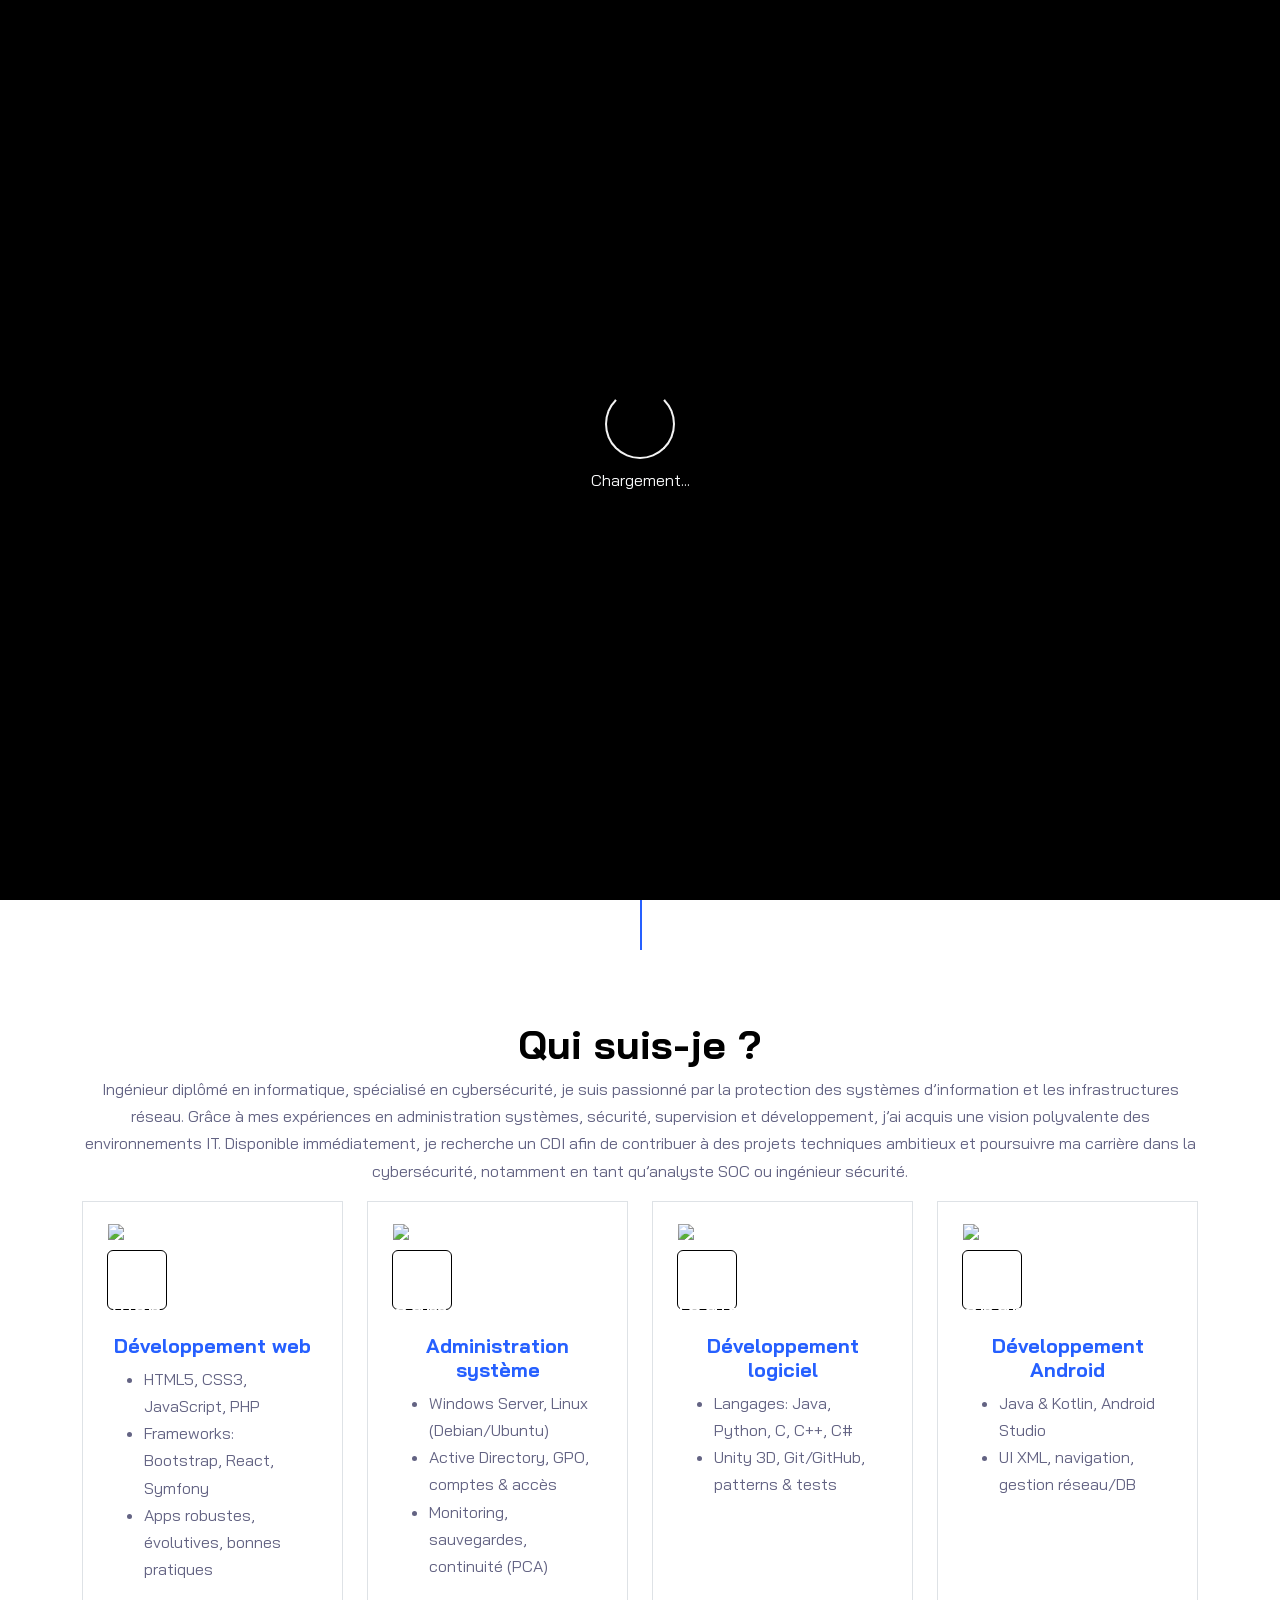
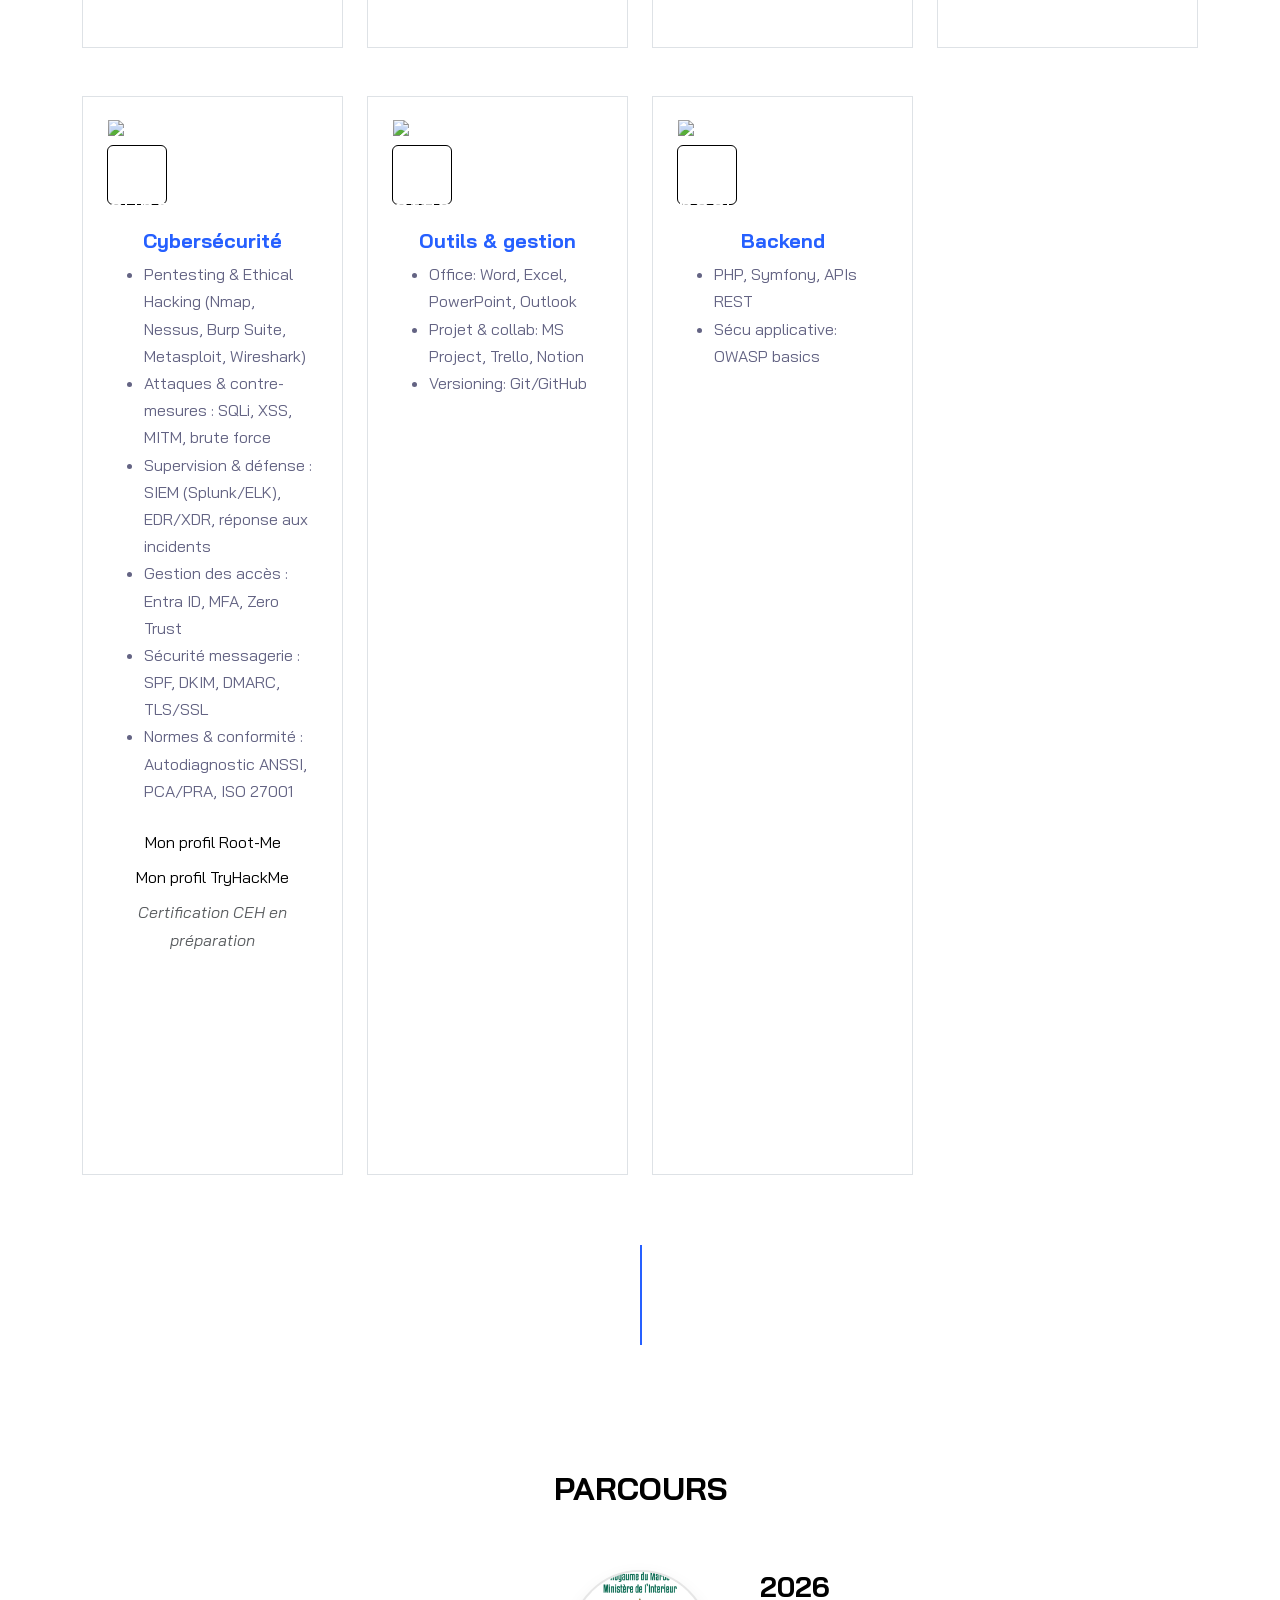
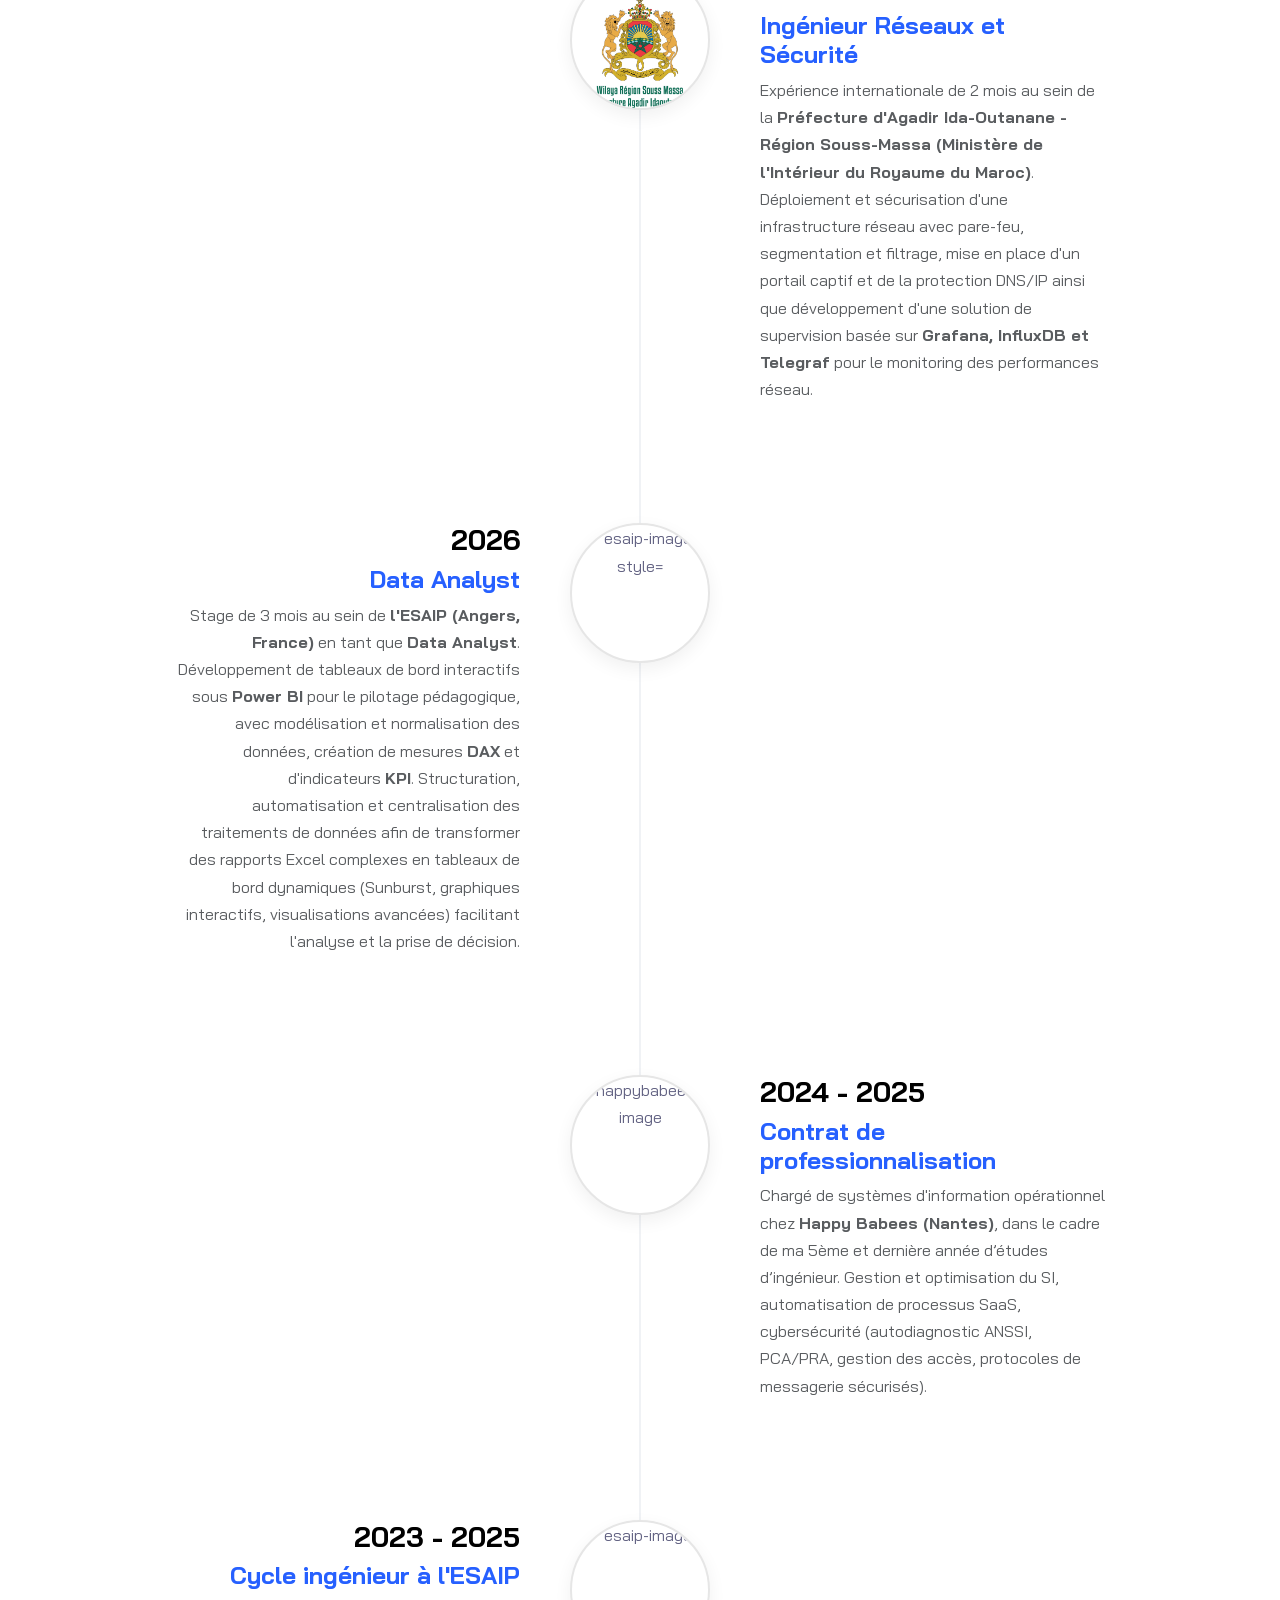
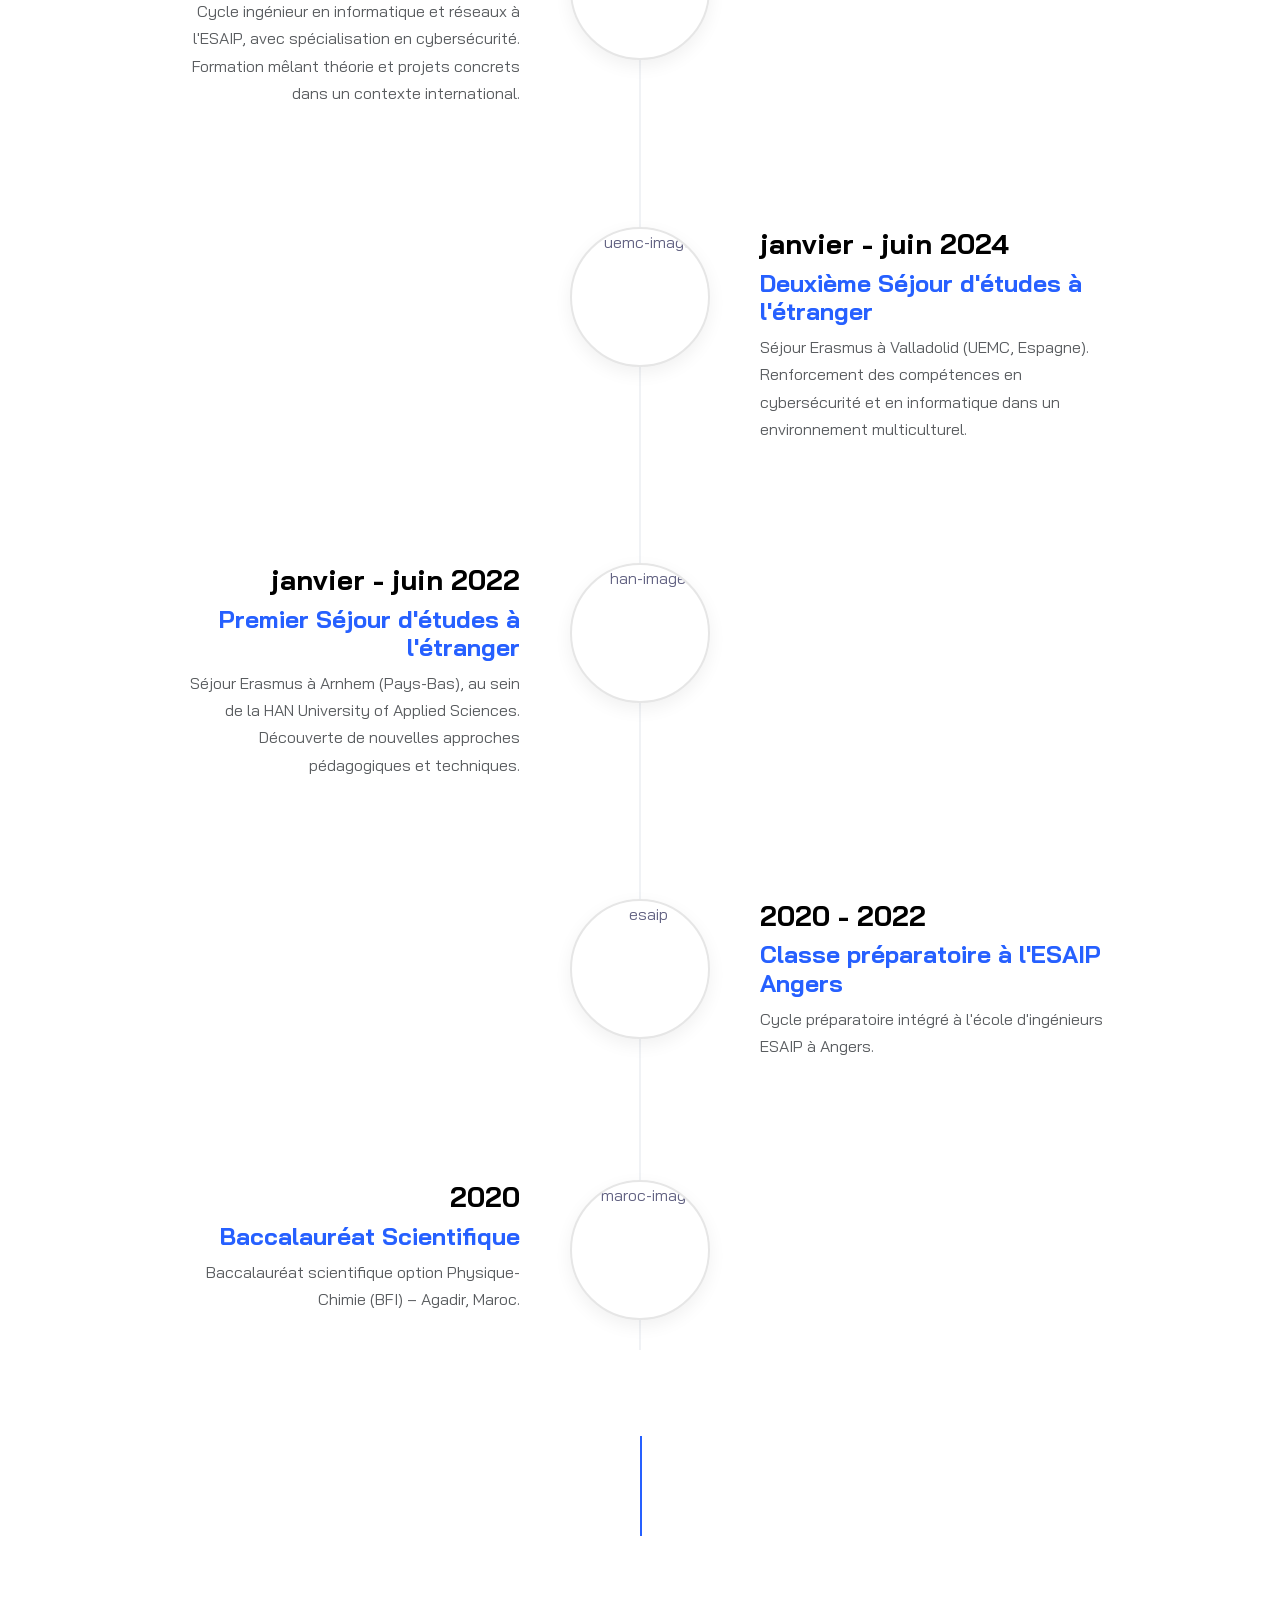
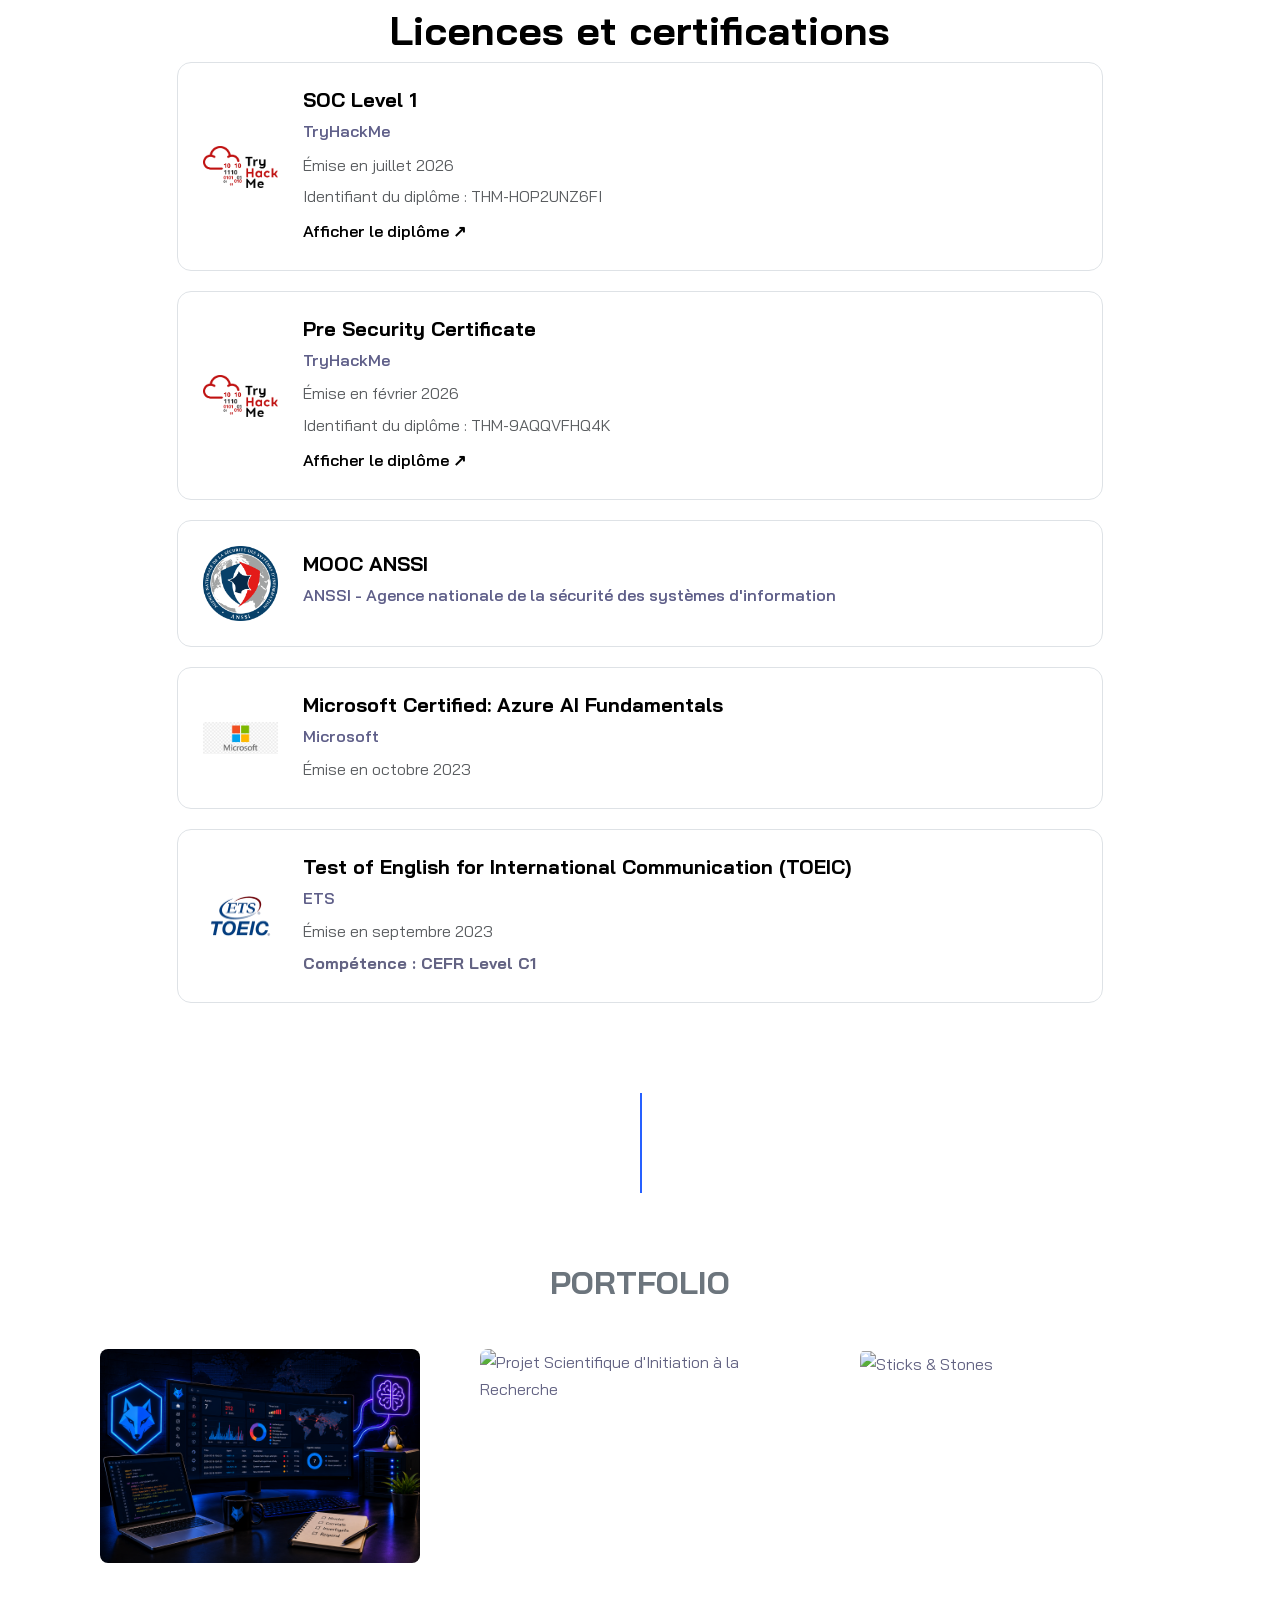
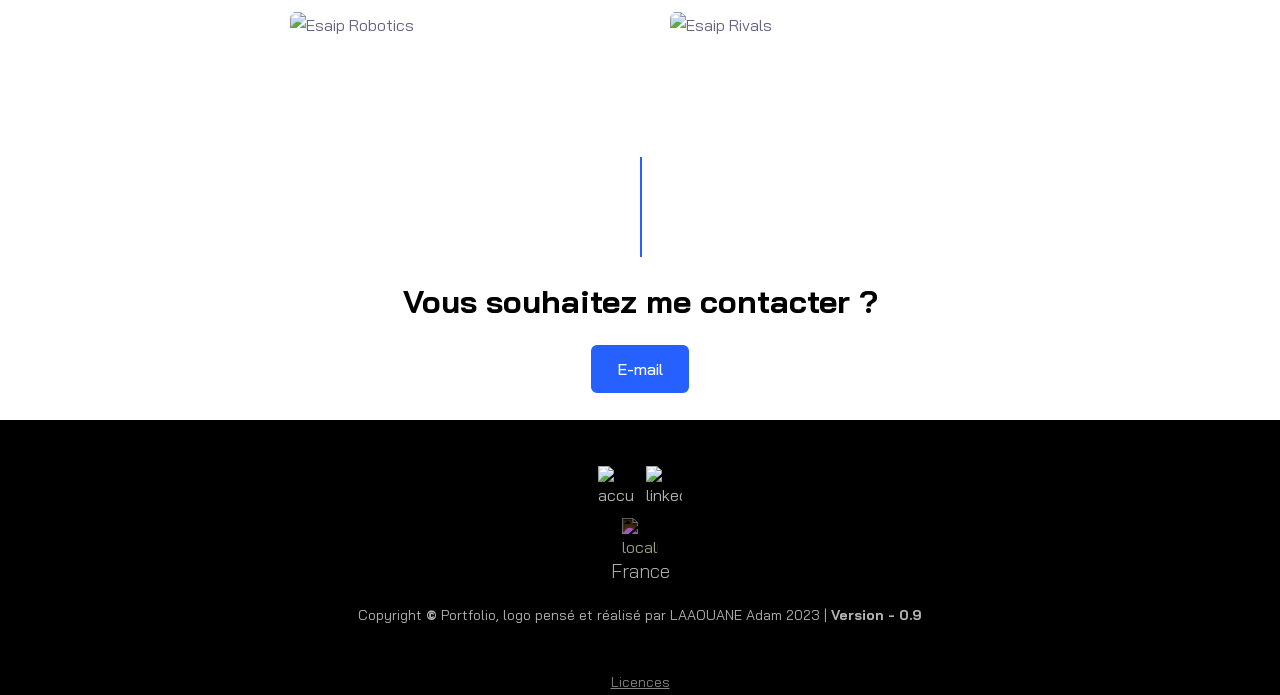
==== commit 5ab7803d: "ez" ====
--- a/index.html
+++ b/index.html
@@ -720,7 +720,7 @@
                 <img class="social-icon" data-aos="fade-down" data-aos-delay="100"
                     src="assets/img/icons8-epingle-de-carte-30.png" style="filter : invert(1);" alt="localisation"
                     srcset="assets/webp/icons8-epingle-de-carte-30.webp ,assets/img/icons8-epingle-de-carte-30.png" />
-                <p class=" lead"> Angers, France</p>
+                <p class=" lead"> France</p>
                 <p class="text-lead small mb-3">
                     Copyright <b>&copy;</b> Portfolio, logo pensé et réalisé par LAAOUANE Adam 2023 | <b>Version -
                         0.9</b>
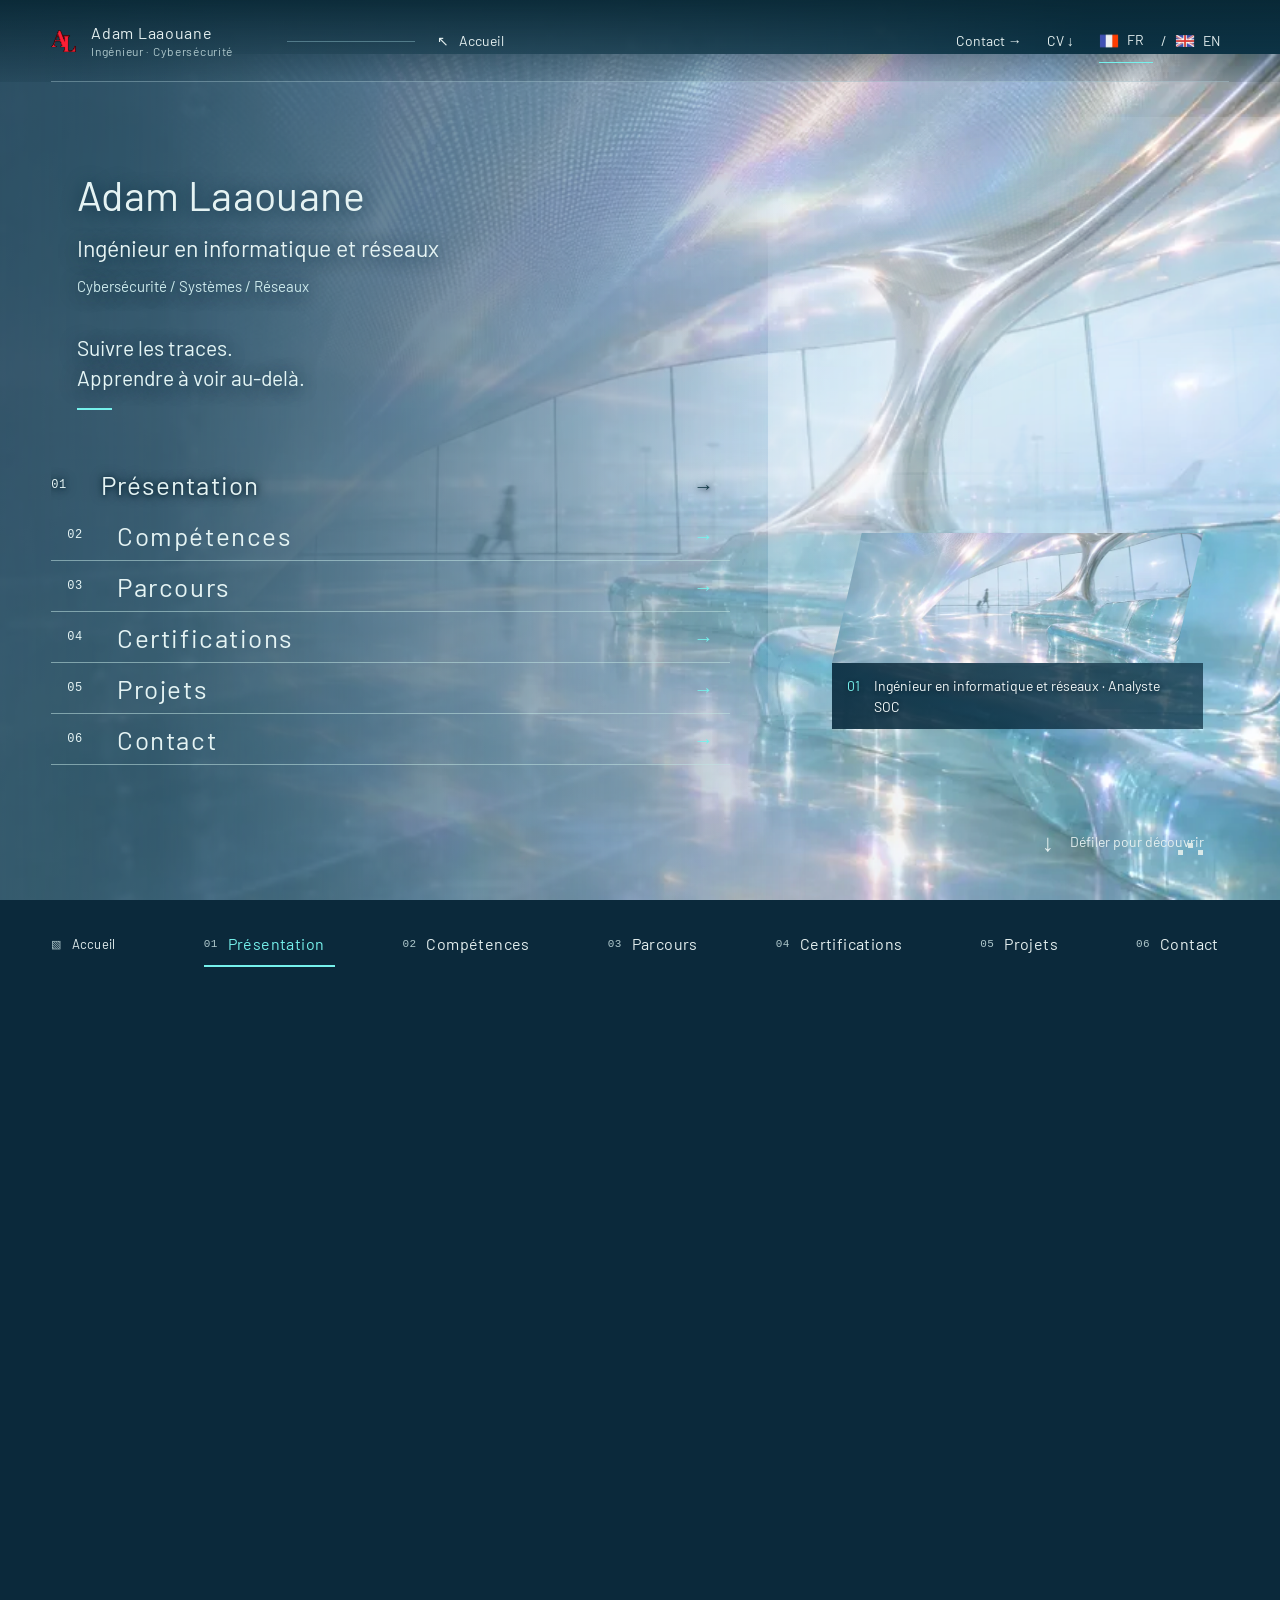
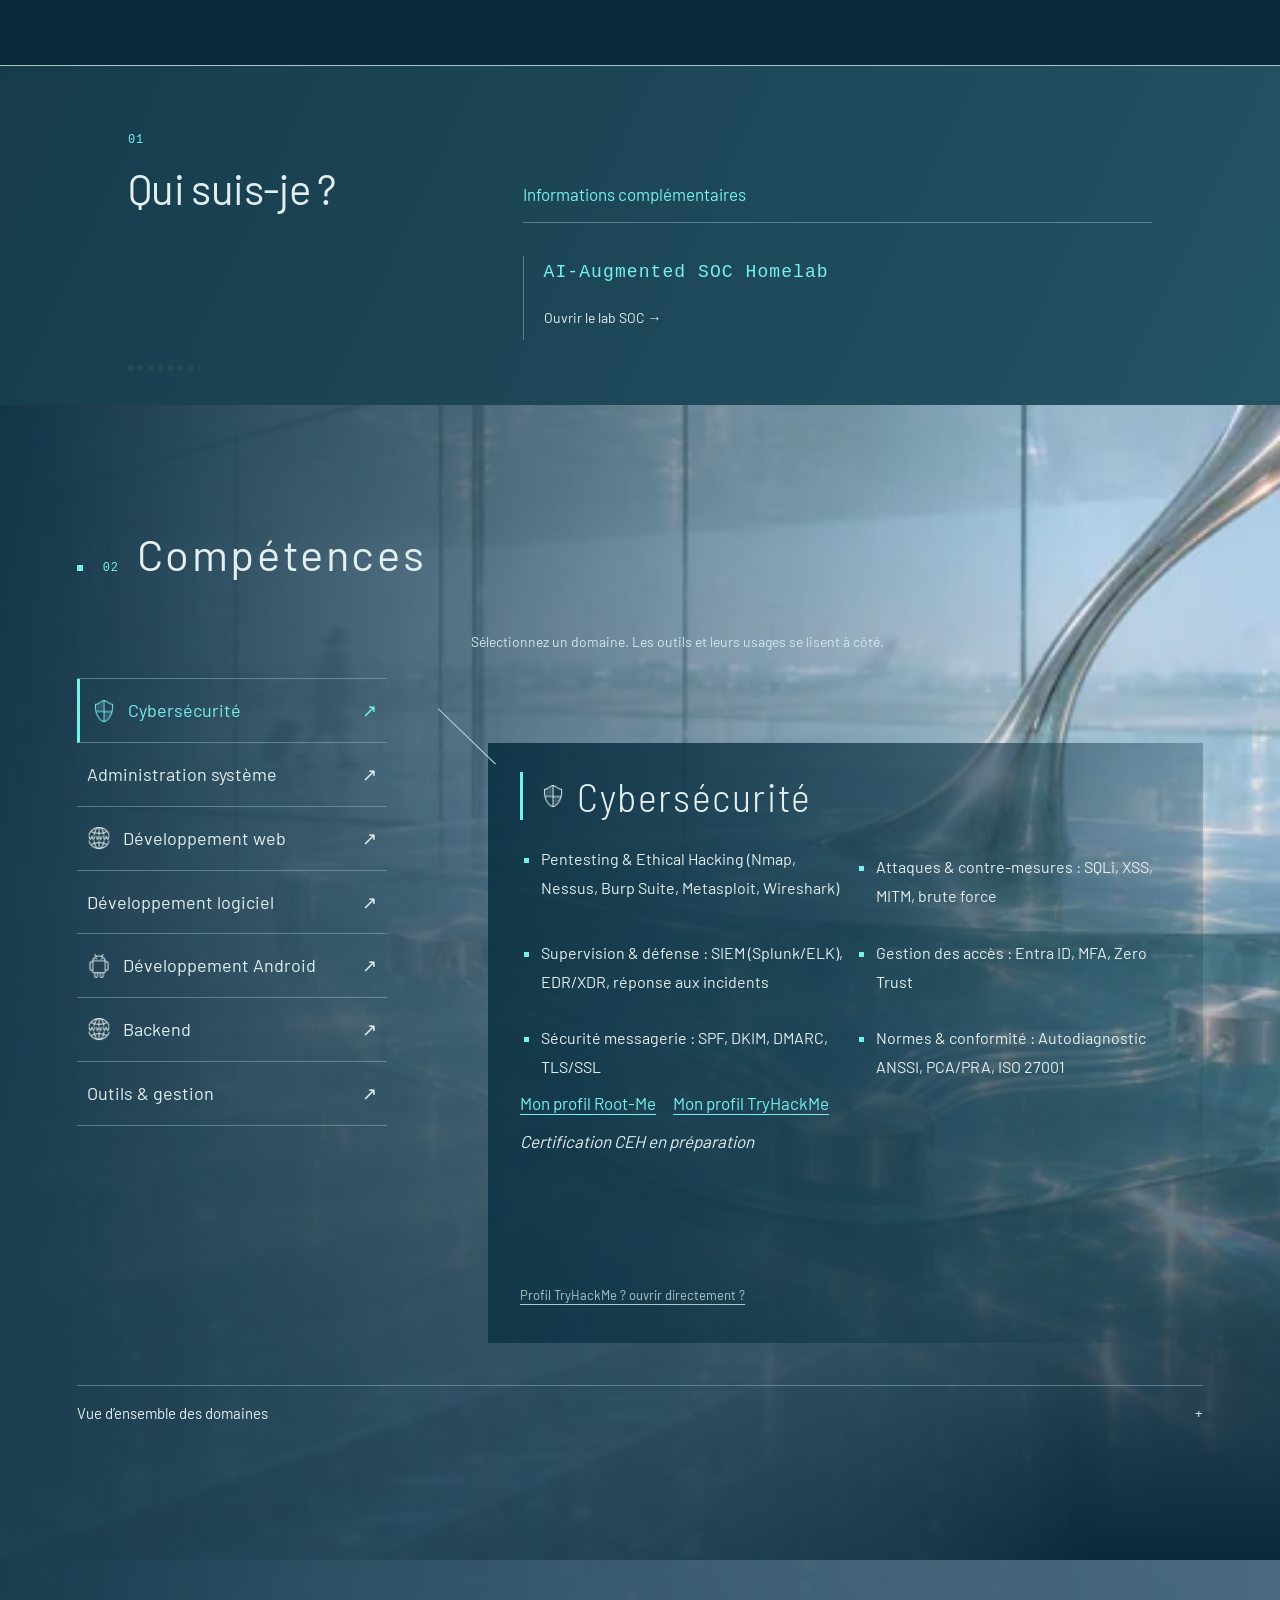
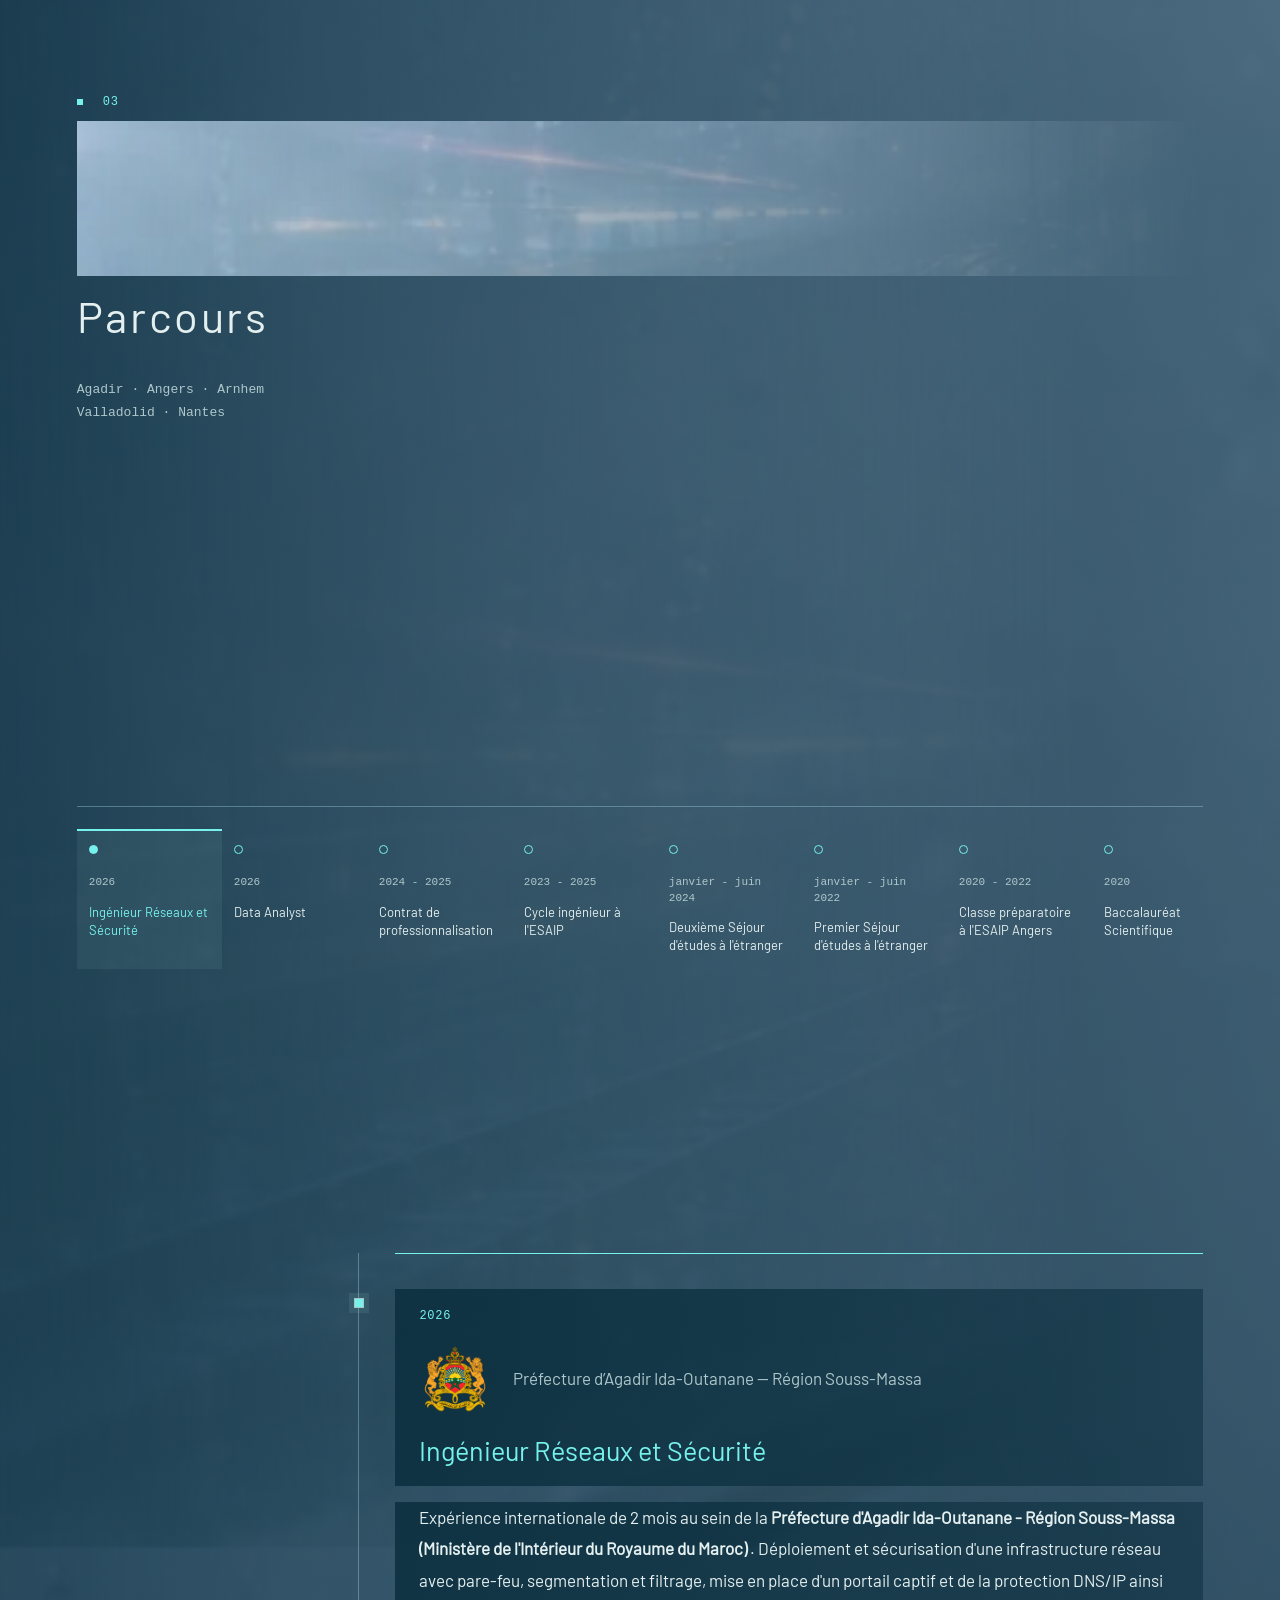
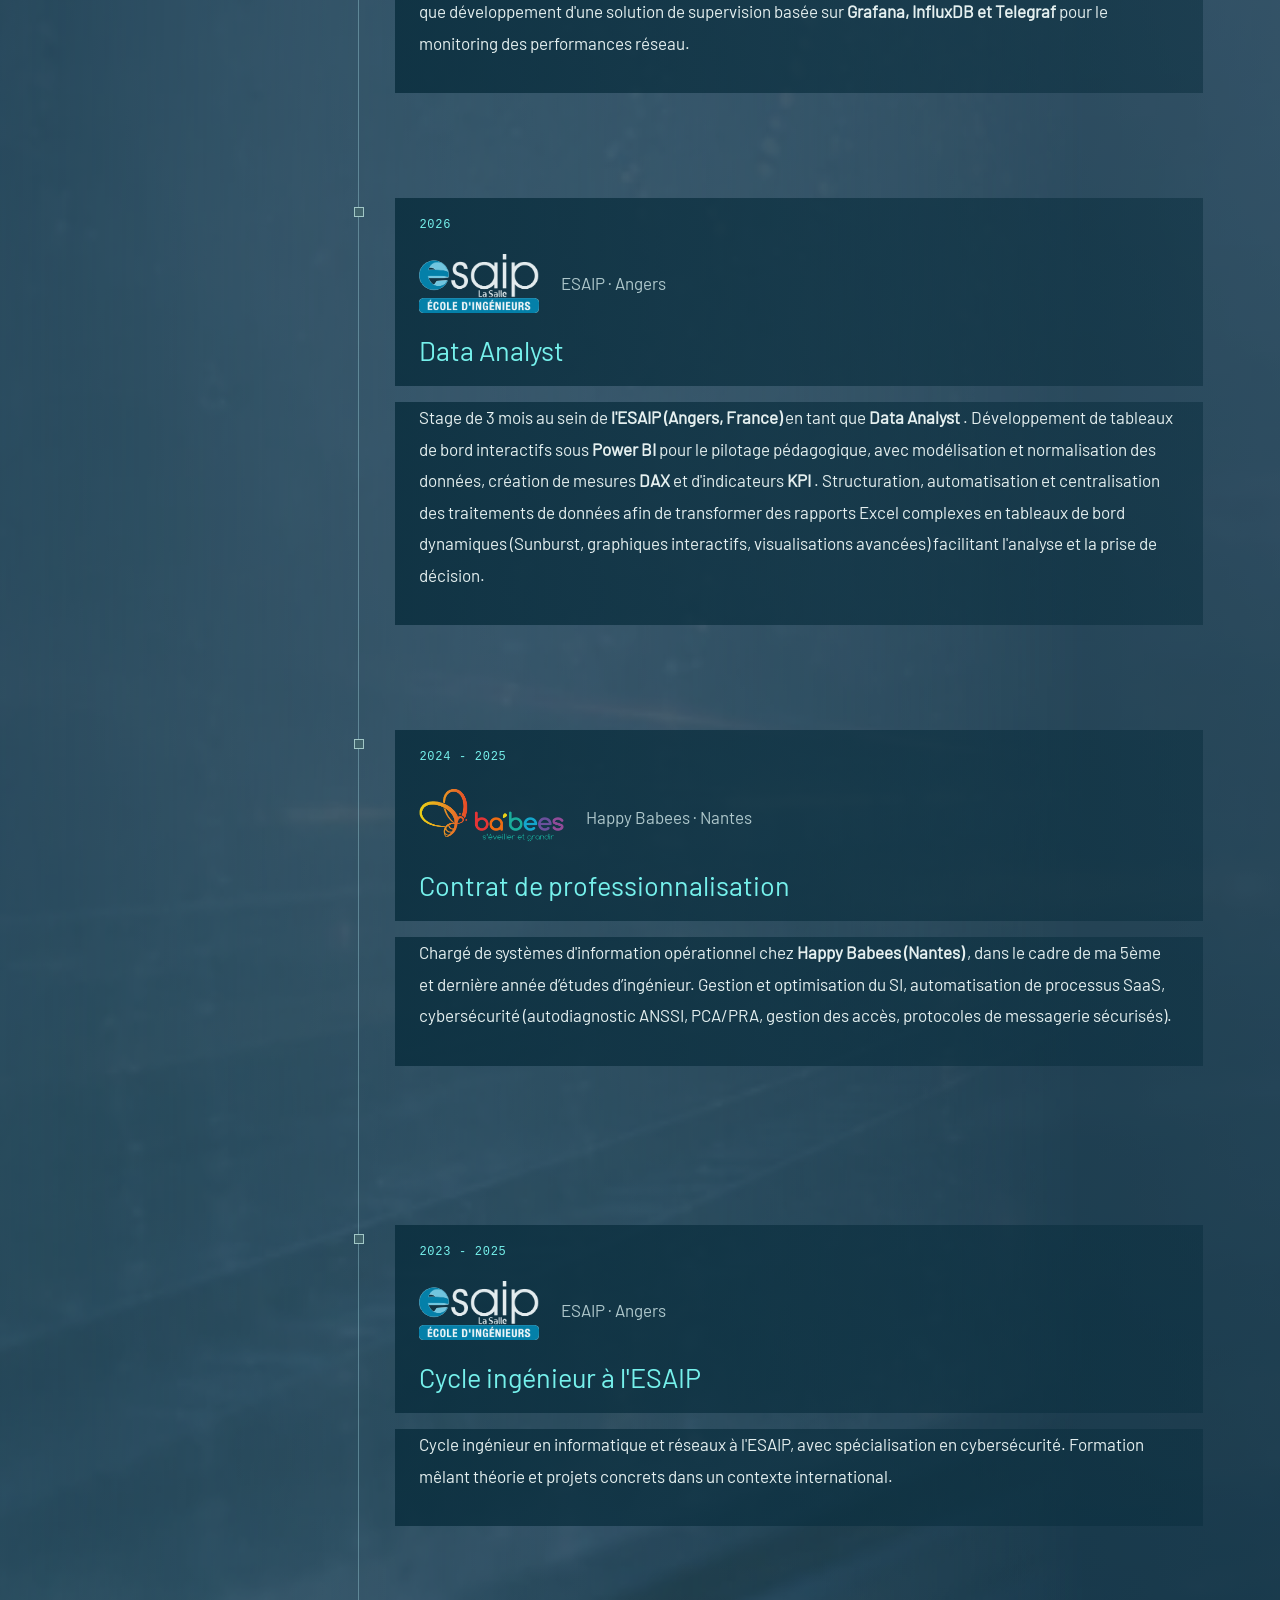
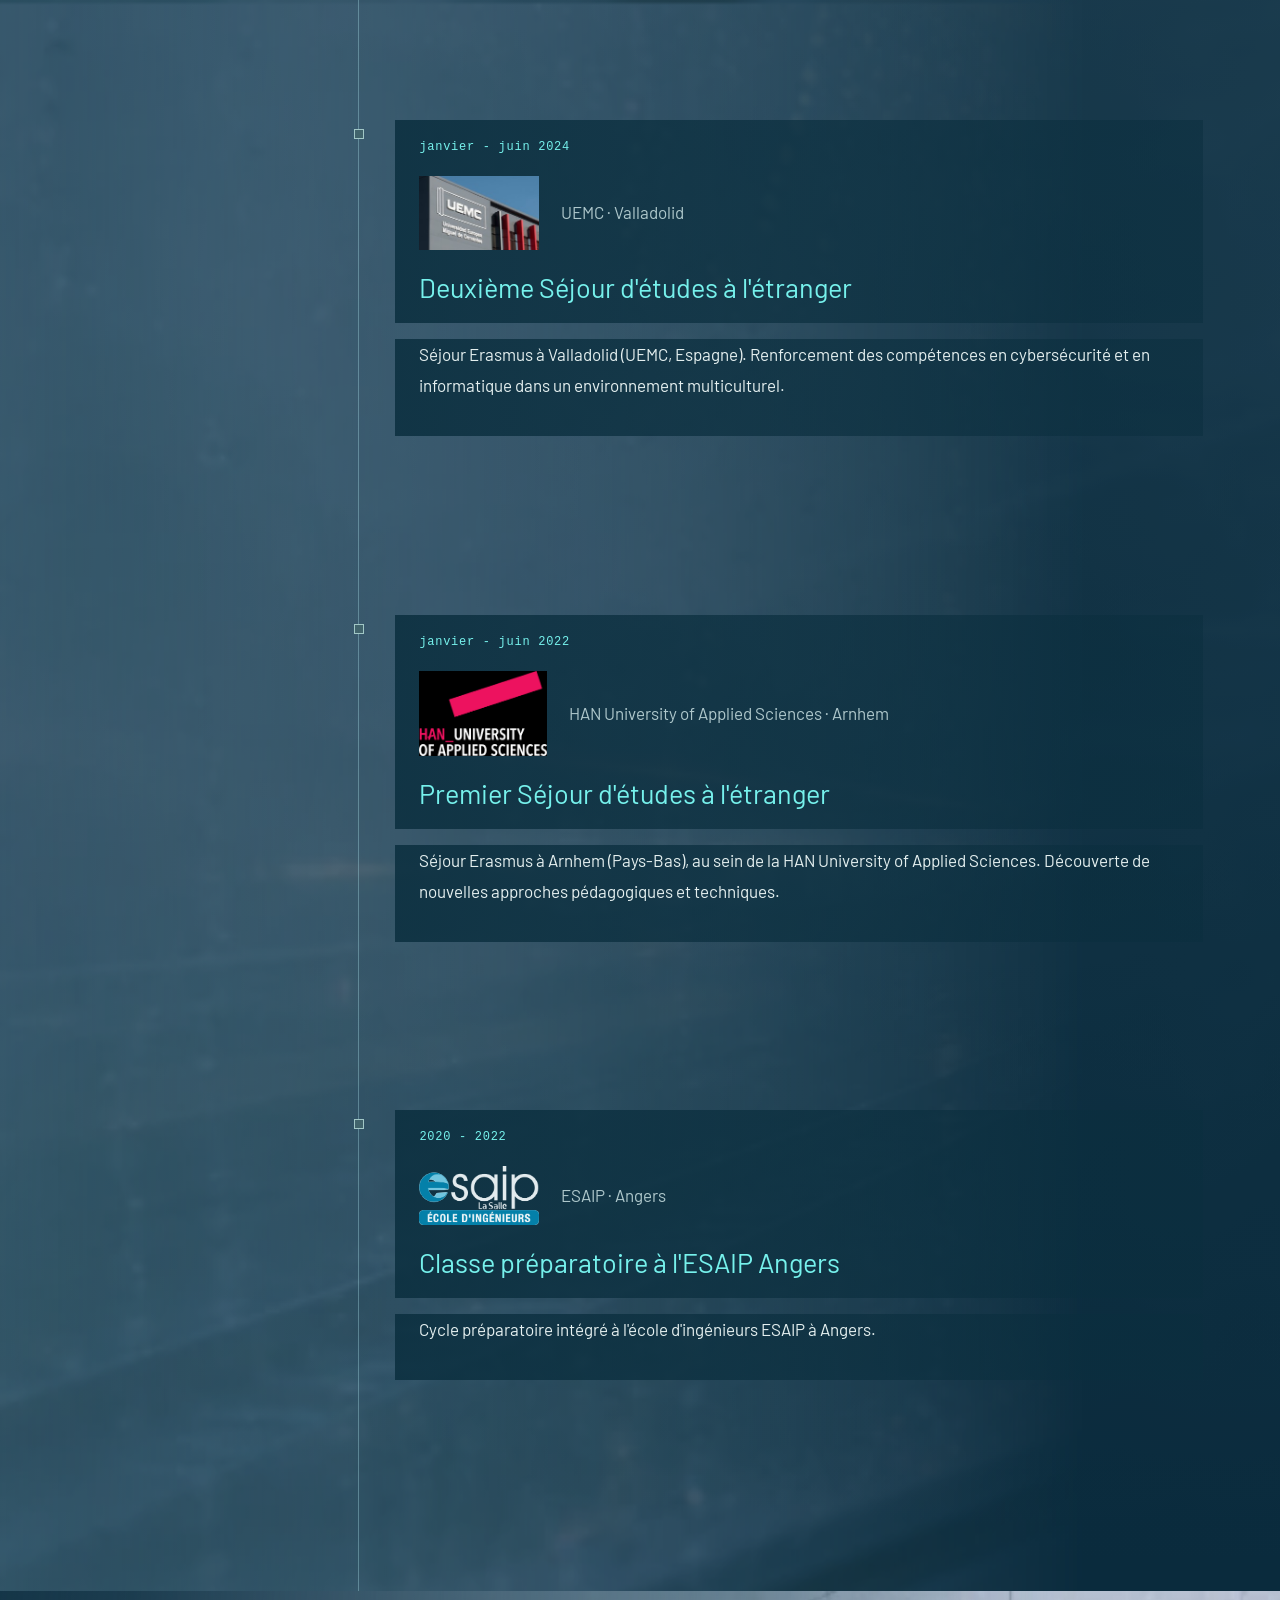
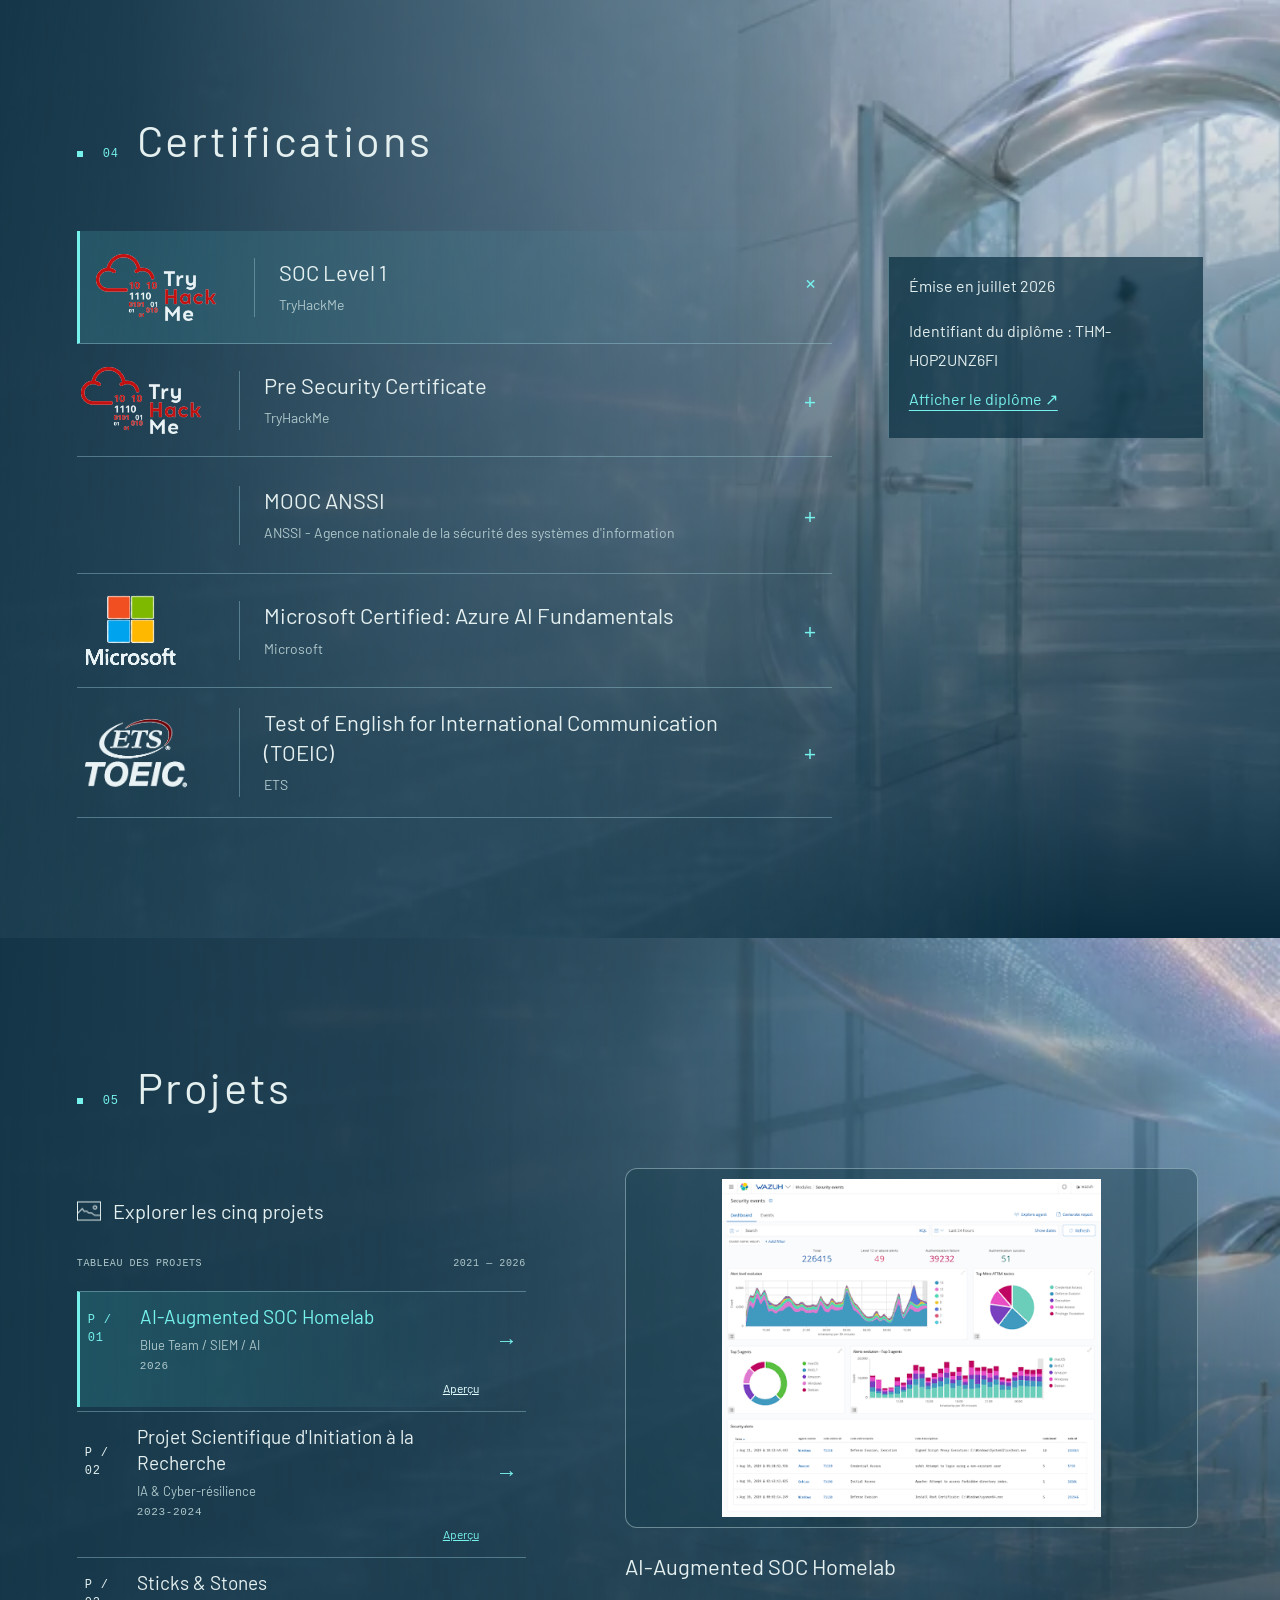
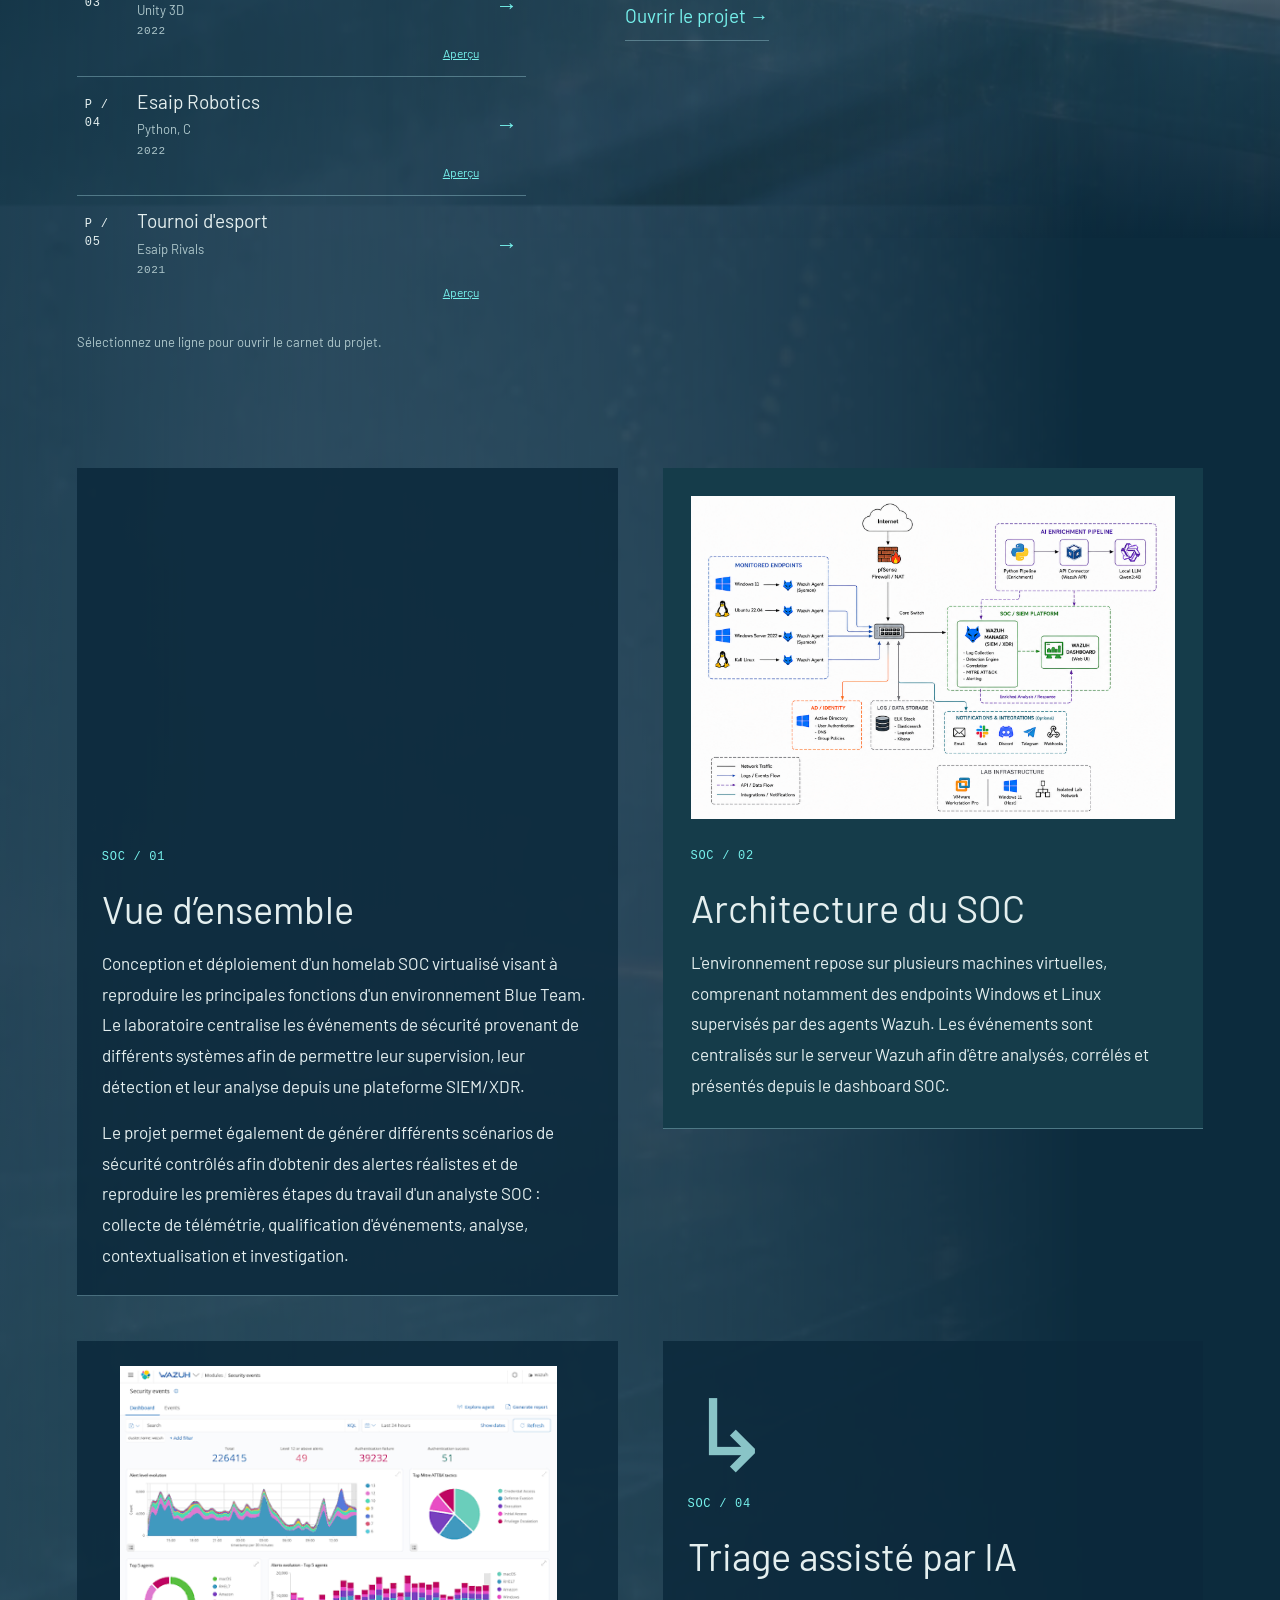
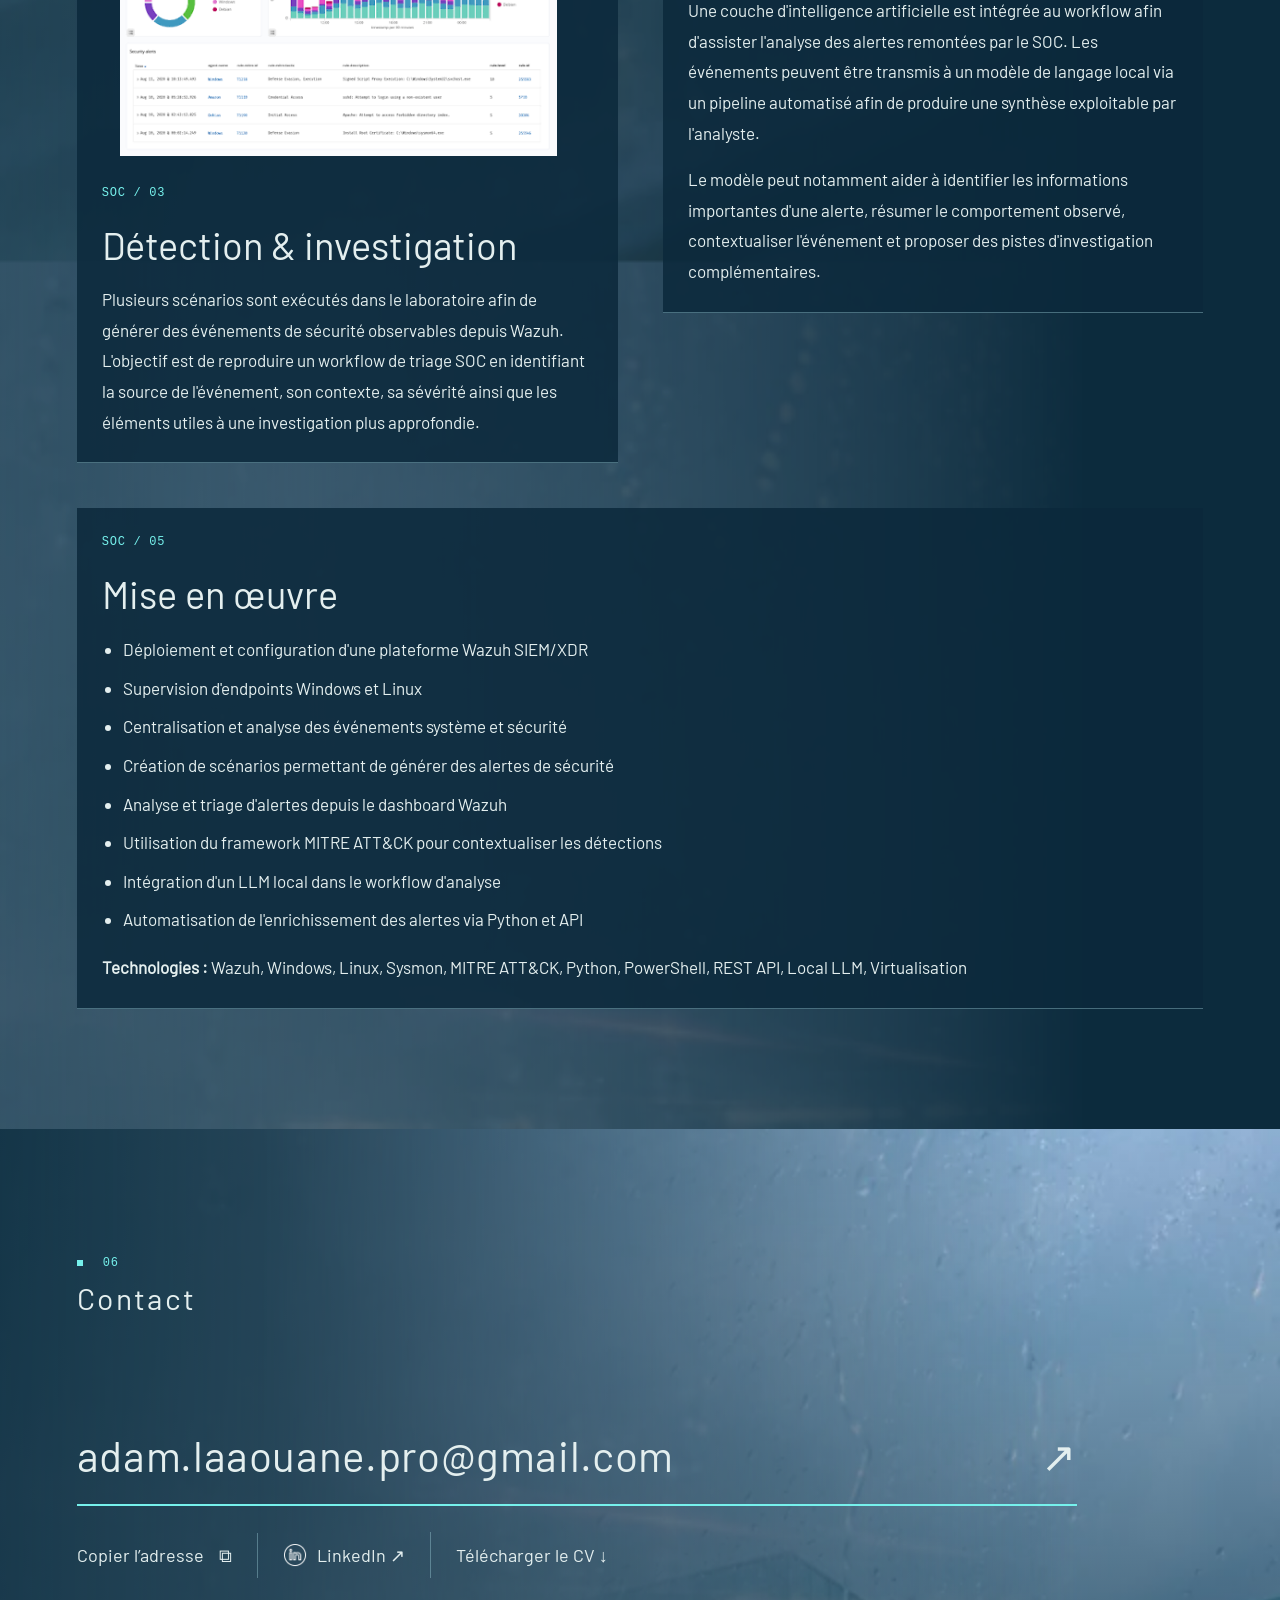
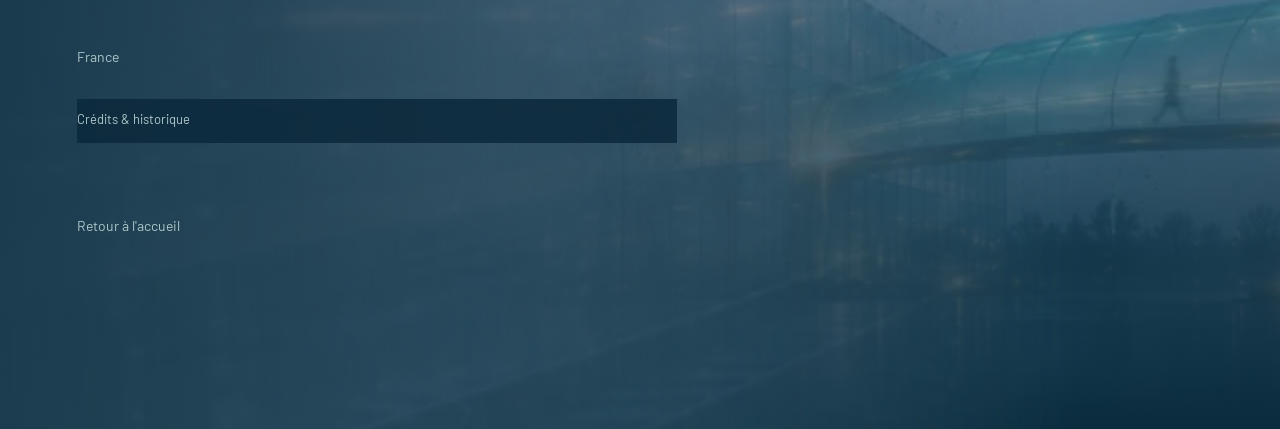
==== commit 65dd4e2d: "new shit" ====
--- a/index.html
+++ b/index.html
@@ -1,933 +1,1698 @@
 <!DOCTYPE html>
-<html lang="fr">
-
-<head>
-    <meta charset="utf-8">
-    <meta name="viewport" content="width=device-width, initial-scale=1, shrink-to-fit=no">
-    <meta
-        content="Portfolio de Adam LAAOUANE, étudiant ingénieur à ESAIP Angers en Informatique et Réseaux, spécialisé en cybersécurité"
-        name="description">
-    <meta name="keywords"
-        content="étudiant, ingénieur, , informatique, réseaux, cybersécurité,ESAIP, esaip, Adam, LAAOUANE">
-    <meta name="news_keywords" content="Adam, laaouane,esaip, Informatique, réseaux, ESAIP">
-    <meta name="description" content="Portfolio ADAM LAAOUANE - Étudiant ingénieur à l'ESAIP">
-    <meta name="author" content="Adam LAAOUANE">
-    <meta name="robots" content="index, noimageindex">
-
-    <title>Portfolio Adam </title>
-    <link rel="icon" type="image/png" href="assets/img/icon-inv.png">
-    <!-- Bootstrap-->
-    <link rel="stylesheet" href="https://cdn.jsdelivr.net/npm/bootstrap@5.2.0/dist/css/bootstrap.min.css">
-    <!-- CSS -->
-    <link rel="stylesheet" href="./assets/css/styles.css">
-</head>
-
-<body data-bs-spy="scroll" data-bs-target="#navbar">
-    <!-- Preloader -->
-    <div id="preloader">
-        <!-- séparer le spinner et le texte pour avoir le spinner et le texte en dessous-->
-        <div class="d-flex flex-column align-items-center">
-            <div class="spinner"></div>
-            <div class="text-light mt-2">
-                <p class="span-title">Chargement...</p>
-            </div>
+<html data-scene="home" lang="fr">
+ <head>
+  <meta charset="utf-8"/>
+  <meta content="width=device-width, initial-scale=1" name="viewport"/>
+  <meta content="Portfolio de Adam LAAOUANE, étudiant ingénieur à ESAIP Angers en Informatique et Réseaux, spécialisé en cybersécurité" name="description"/>
+  <meta content="étudiant, ingénieur, , informatique, réseaux, cybersécurité,ESAIP, esaip, Adam, LAAOUANE" name="keywords"/>
+  <meta content="Adam, laaouane,esaip, Informatique, réseaux, ESAIP" name="news_keywords"/>
+  <meta content="Portfolio ADAM LAAOUANE - Étudiant ingénieur à l'ESAIP" name="description"/>
+  <meta content="Adam LAAOUANE" name="author"/>
+  <meta content="index, noimageindex" name="robots"/>
+  <title>
+   Adam Laaouane — Cybersécurité &amp; Réseaux
+  </title>
+  <link href="assets/img/logos-v2/adam-monogram.svg" rel="icon" type="image/svg+xml"/>
+  <link as="image" href="assets/scenes/Présentation-1672.webp" imagesizes="100vw" imagesrcset="assets/scenes/Présentation-800.webp 800w, assets/scenes/Présentation-1672.webp 1000w" rel="preload"/>
+  <script defer="" src="assets/js/album.js">
+  </script>
+  <link href="assets/css/fonts.css" rel="stylesheet"/>
+  <link href="assets/css/album.css" rel="stylesheet"/>
+  <link href="assets/css/icons.css" rel="stylesheet"/>
+  <link as="font" crossorigin="" href="assets/fonts/barlow-400-latin.woff2" rel="preload" type="font/woff2"/>
+  <link as="font" crossorigin="" href="assets/fonts/barlowsemicondensed-300-latin.woff2" rel="preload" type="font/woff2"/>
+  <link href="assets/css/cover-photo.css" rel="stylesheet"/>
+  <link href="assets/css/thm-badge.css" rel="stylesheet"/>
+  <script defer="" src="assets/js/thm-badge.js">
+  </script>
+  <link href="assets/css/reference-layouts.css" rel="stylesheet"/>
+  <script defer="" src="assets/js/project-preview.js">
+  </script>
+  <link href="assets/css/immersive-layout.css" rel="stylesheet"/>
+  <link href="assets/css/home-polish.css" rel="stylesheet"/>
+ </head>
+ <body>
+  <a class="skip-link" href="#home">
+   Aller au contenu
+  </a>
+  <header class="masthead">
+   <a class="signature" href="#cover">
+    <img alt="" class="personal-mark" decoding="async" height="730" src="assets/img/logos-v2/adam-monogram.svg" width="840"/>
+    Adam Laaouane
+    <span>
+     Ingénieur · Cybersécurité
+    </span>
+   </a>
+   <a class="back-cover" href="#cover">
+    <span aria-hidden="true">
+     ↖
+    </span>
+    Accueil
+   </a>
+   <div class="header-links">
+    <a class="header-contact" href="#contact">
+     Contact →
+    </a>
+    <a download="" href="assets/files/CV_Adam_Laaouane.pdf">
+     CV ↓
+    </a>
+    <div aria-label="Langue" class="languages">
+     <a aria-current="true" data-language="" href="index.html#home" hreflang="fr" lang="fr">
+      <img alt="" class="language-flag" decoding="async" height="48" src="assets/icons/flag-fr.png" width="48"/>
+      FR
+     </a>
+     <span>
+      /
+     </span>
+     <a data-language="" href="en.html#home" hreflang="en" lang="en">
+      <img alt="" class="language-flag" decoding="async" height="48" src="assets/icons/flag-en.png" width="48"/>
+      EN
+     </a>
+    </div>
+   </div>
+  </header>
+  <nav aria-label="Navigation des rubriques" class="album-index">
+   <a aria-label="Retour à l'accueil" class="index-cover" href="#cover">
+    <span aria-hidden="true">
+     ▧
+    </span>
+    Accueil
+   </a>
+   <a data-scene-link="home" href="#home">
+    <span>
+     01
+    </span>
+    Présentation
+    <i aria-hidden="true">
+    </i>
+   </a>
+   <a data-scene-link="services" href="#services">
+    <span>
+     02
+    </span>
+    Compétences
+    <i aria-hidden="true">
+    </i>
+   </a>
+   <a data-scene-link="parcours" href="#parcours">
+    <span>
+     03
+    </span>
+    Parcours
+    <i aria-hidden="true">
+    </i>
+   </a>
+   <a data-scene-link="certifications" href="#certifications">
+    <span>
+     04
+    </span>
+    Certifications
+    <i aria-hidden="true">
+    </i>
+   </a>
+   <a data-scene-link="portfolio" href="#portfolio">
+    <span>
+     05
+    </span>
+    Projets
+    <i aria-hidden="true">
+    </i>
+   </a>
+   <a data-scene-link="contact" href="#contact">
+    <span>
+     06
+    </span>
+    Contact
+    <i aria-hidden="true">
+    </i>
+   </a>
+  </nav>
+  <main>
+   <div class="album-opening" id="cover" tabindex="-1">
+    <div class="cover-stage">
+     <div class="cover-face">
+      <div aria-hidden="true" class="cover-art">
+       <img alt="" fetchpriority="high" height="563" sizes="(max-width: 700px) 100vw, 65vw" src="assets/scenes/Présentation-1672.webp" srcset="assets/scenes/Présentation-800.webp 800w, assets/scenes/Présentation-1672.webp 1000w" width="1000"/>
+      </div>
+      <div aria-hidden="true" class="cover-strip">
+       <img alt="" height="563" src="assets/scenes/Présentation-800.webp" width="1000"/>
+      </div>
+      <div class="cover-identity">
+       <h1>
+        Adam Laaouane
+       </h1>
+       <p>
+        Ingénieur en informatique et réseaux
+       </p>
+       <p class="identity-domains">
+        Cybersécurité / Systèmes / Réseaux
+       </p>
+      </div>
+      <p class="cover-line">
+       Suivre les traces.
+       <br/>
+       Apprendre à voir
+       <span class="keep-together">
+        au-delà.
+       </span>
+      </p>
+      <nav aria-label="Choisir une rubrique" class="cover-tracklist">
+       <a data-hint="Ingénieur en informatique et réseaux · Analyste SOC" data-image="assets/scenes/Présentation-800.webp" data-preview="0" href="#home">
+        <span class="track-number">
+         01
+        </span>
+        <span class="track-label">
+         Présentation
+        </span>
+        <span aria-hidden="true" class="track-arrow">
+         →
+        </span>
+       </a>
+       <a data-hint="Cybersécurité · Systèmes · Développement" data-image="assets/scenes/Compétences-800.webp" data-preview="1" href="#services">
+        <span class="track-number">
+         02
+        </span>
+        <span class="track-label">
+         Compétences
+        </span>
+        <span aria-hidden="true" class="track-arrow">
+         →
+        </span>
+       </a>
+       <a data-hint="Agadir · Angers · Arnhem · Valladolid · Nantes" data-image="assets/scenes/parcours-800.webp" data-preview="2" href="#parcours">
+        <span class="track-number">
+         03
+        </span>
+        <span class="track-label">
+         Parcours
+        </span>
+        <span aria-hidden="true" class="track-arrow">
+         →
+        </span>
+       </a>
+       <a data-hint="TryHackMe · ANSSI · Microsoft · TOEIC" data-image="assets/scenes/Certifications-800.webp" data-preview="3" href="#certifications">
+        <span class="track-number">
+         04
+        </span>
+        <span class="track-label">
+         Certifications
+        </span>
+        <span aria-hidden="true" class="track-arrow">
+         →
+        </span>
+       </a>
+       <a data-hint="SOC · Recherche · Jeu · Robotique · Esport" data-image="assets/scenes/Projets-800.webp" data-preview="4" href="#portfolio">
+        <span class="track-number">
+         05
+        </span>
+        <span class="track-label">
+         Projets
+        </span>
+        <span aria-hidden="true" class="track-arrow">
+         →
+        </span>
+       </a>
+       <a data-hint="Email · LinkedIn · CV" data-image="assets/scenes/Contact-800.webp" data-preview="5" href="#contact">
+        <span class="track-number">
+         06
+        </span>
+        <span class="track-label">
+         Contact
+        </span>
+        <span aria-hidden="true" class="track-arrow">
+         →
+        </span>
+       </a>
+      </nav>
+      <figure class="cover-preview">
+       <div class="preview-window">
+        <img alt="" height="563" src="assets/scenes/Présentation-800.webp" width="1000"/>
+       </div>
+       <figcaption>
+        <span id="preview-number">
+         01
+        </span>
+        <span id="preview-hint">
+         Ingénieur en informatique et réseaux · Analyste SOC
+        </span>
+       </figcaption>
+      </figure>
+      <a class="cover-scroll" href="#home">
+       <span aria-hidden="true">
+        ↓
+       </span>
+       Défiler pour découvrir
+      </a>
+      <span aria-hidden="true" class="print-marks">
+       <i>
+       </i>
+       <i>
+       </i>
+       <i>
+       </i>
+      </span>
+     </div>
+     <section aria-label="Présentation" class="scene opening-note" id="home" tabindex="-1">
+      <div class="scene-scroll">
+       <div class="scene-content">
+        <div class="arrival">
+         <p class="eyebrow">
+          01 / Présentation
+         </p>
+         <h2>
+          Ingénieur en informatique et réseaux
+          <br/>
+          Spécialisé en cybersécurité
+         </h2>
+         <p class="profile-introduction">
+          Mon parcours relie administration du SI, sécurisation réseau et analyse des événements de sécurité. J'aime comprendre comment les outils fonctionnent ensemble, puis les mettre à l'épreuve dans des projets concrets.
+         </p>
+         <p class="availability">
+          Disponible pour un CDI
+         </p>
+         <div class="actions">
+          <a class="action primary" href="#portfolio">
+           Voir mes projets →
+          </a>
+          <a class="action" href="#parcours">
+           Découvrir mon parcours →
+          </a>
+         </div>
         </div>
+       </div>
+      </div>
+     </section>
     </div>
-
-    <!-- Navbar -->
-    <nav id="navbar" class="navbar navbar-expand-lg fixed-top">
-        <div class="container">
-            <a class="navbar-brand" href="#"><img class="logo-icon" id="logo-icon" data-aos="fade-down"
-                    data-aos-delay="50" src="assets/img/icon-inv.png"
-                    srcset="assets/webp/icon-inv.webp, assets/img/icon-inv.png" alt="logo" />
-            </a>
-            <button class="navbar-toggler" type="button" data-bs-toggle="collapse" data-bs-target="#navbarNav"
-                data-aos="fade-left" data-aos-delay="150" aria-controls="navbarNav" aria-expanded="false"
-                aria-label="Toggle navigation"
-                style="color:black; border: var(--bs-border-width) solid rgb(0, 0, 0); background-color:#fff ;">
-                <span class="navbar-toggler-icon"></span>
-            </button>
-            <div class="collapse navbar-collapse" id="navbarNav">
-                <ul class="navbar-nav mx-auto">
-                    <li class="nav-item">
-                        <a class="nav-link" data-aos="fade-down" data-aos-delay="100" id="nav-link"
-                            href="#home">Présentation</a>
-                    </li>
-                    <li class="nav-item">
-                        <a class="nav-link" data-aos="fade-down" data-aos-delay="150" id="nav-link"
-                            href="#services">Compétences</a>
-                    </li>
-                    <li class="nav-item">
-                        <a class="nav-link" data-aos="fade-down" data-aos-delay="200" id="nav-link"
-                            href="#parcours">Parcours</a>
-                    </li>
-                    <li class="nav-item">
-                        <a class="nav-link" data-aos="fade-down" data-aos-delay="175" id="nav-link"
-                            href="#certifications">Certifications</a>
-                    </li>
-                    <li class="nav-item">
-                        <a class="nav-link" data-aos="fade-down" data-aos-delay="250" id="nav-link"
-                            href="#portfolio">Projets</a>
-                    </li>
-                    <li class="nav-item">
-                        <a class="nav-link" data-aos="fade-down" data-aos-delay="300" id="nav-link"
-                            href="#contact">Contact</a>
-                    </li>
-                </ul>
-                <ul class="navbar-nav flex-row" id="nav-icon">
-                    <li class="nav-item">
-                        <a class="navbar-brand" data-aos="fade-down" target="_blank" data-aos-delay="350"
-                            href="https://www.linkedin.com/in/adam-laa"><img class="social-icon" id="linkedin-icon"
-                                src="assets/img/icons8-linkedin.png"
-                                srcset="assets/webp/icons8-linkedin.webp, assets/img/icons8-linkedin.png"
-                                alt="linkedin-icon" /> </a>
-                    </li>
-                    <li class="nav-item">
-                        <a class="navbar-brand" data-aos="fade-down" data-aos-delay="450" href="/index.html"><img
-                                class="social-icon" id="social-icon" src="assets/img/icons8-la-france-48.png"
-                                srcset="assets/webp/icons8-la-france-48.webp, assets/img/icons8-la-france-48.png"
-                                alt="french-icon" /> </a>
-                    </li>
-                    <li class="nav-item">
-                        <a class="navbar-brand" data-aos="fade-down" data-aos-delay="500" href="/en.html"><img
-                                class="social-icon" id="social-icon" src="assets/img/icons8-grande-bretagne-48.png"
-                                srcset="assets/webp/icons8-grande-bretagne-48.webp, assets/img/icons8-grande-bretagne-48.png"
-                                alt="english-icon" /> </a>
-                    </li>
-                </ul>
-            </div>
-        </div>
-    </nav>
-    <!-- Home -->
-    <section id="home" class="d-flex align-items-center min-vh-100 pt-5 ">
-        <div class="container">
-            <div class="row mt-5">
-                <div class="col-md-7 mt-5">
-                    <a href="assets/files/CV_Adam_Laaouane.pdf" target="_blank">
-                        <h1 class="display-3 fw-bold" id="title-home" data-aos="fade-up">Adam<br>LAAOUANE</h1>
-                    </a>
-                    <h3 data-aos="fade-up" data-aos-delay="100" class="mt-3 mb-0">Ingénieur en<span
-                            id="span-title"></span>
-                        informatique et réseaux | <span id="span-title">Analyste SOC</span></span></h3>
-                    <div data-aos="fade-up" data-aos-delay="300"><a href="assets/files/CV_Adam_Laaouane.pdf"
-                            target="_blank" id="btn-jello" class="btn btn-brand">CV</a></div>
-                </div>
-                <div class="col-md-4 mt-5 mb-3 m-sm-1 d-flex flex-column" id="intro-photo">
-                    <img data-aos="flip-down" src="assets/img/CV3.png" srcset="assets/webp/CV3.webp, assets/img/CV3.png"
-                        class="img-fluid rounded-circle d-block shadow" alt="photo" />
-                </div>
-            </div>
-        </div>
-    </section>
-    <!-- Services -->
-    <section id="services" data-aos="fade-up" data-aos-delay="100" class="section-padding section-connector">
-        <div class="container">
-            <div class="row">
-                <div class="col-12">
-                    <div class="section-title text-center" data-aos="fade-up" data-aos-delay="100">
-                        <h1>Qui suis-je ?</h1>
-                        <p>
-                            Ingénieur diplômé en informatique, spécialisé en cybersécurité, je suis passionné par la
+   </div>
+   <div class="intro-story opening-story" id="intro-story">
+    <span class="eyebrow">
+     01
+    </span>
+    <h2>
+     Qui suis-je ?
+    </h2>
+    <details class="profile-extra">
+     <summary>
+      Informations complémentaires
+     </summary>
+     <p>
+      Ingénieur diplômé en informatique, spécialisé en cybersécurité, je suis passionné par la
                             protection des systèmes d’information et les infrastructures réseau. Grâce à mes expériences
                             en administration systèmes, sécurité, supervision et développement, j’ai acquis une vision
                             polyvalente des environnements IT. Disponible immédiatement, je recherche un CDI afin de
                             contribuer à des projets techniques ambitieux et poursuivre ma carrière dans la
                             cybersécurité, notamment en tant qu’analyste SOC ou ingénieur sécurité.
-                        </p>
-                        <div class="line"></div>
-                    </div>
-                </div>
+     </p>
+     <p class="home-role">
+      Ingénieur en informatique et réseaux
+      <br/>
+      <strong>
+       Analyste SOC
+      </strong>
+     </p>
+     <p class="availability">
+      <i>
+      </i>
+      Disponible immédiatement · À la recherche d’un CDI
+     </p>
+    </details>
+    <div class="profile-project">
+     <p class="eyebrow">
+      AI-Augmented SOC Homelab
+     </p>
+     <a class="action text-action" href="#portfolioModal5">
+      Ouvrir le lab SOC →
+     </a>
+    </div>
+   </div>
+   <section aria-label="Compétences" class="scene scene-services" data-track="02" id="services" tabindex="-1">
+    <div aria-hidden="true" class="chapter-art" data-chapter="services">
+     <img alt="" class="scene-image" data-fallback="assets/img/backgrounds/Compétences.png" loading="lazy" sizes="(max-width: 600px) 70vw, 45vw" src="assets/scenes/Compétences-1672.webp" srcset="assets/scenes/Compétences-800.webp 800w, assets/scenes/Compétences-1672.webp 1672w"/>
+    </div>
+    <div class="scene-scroll">
+     <div class="scene-content">
+      <div class="section-heading">
+       <p class="eyebrow">
+        02
+       </p>
+       <h2>
+        Compétences
+       </h2>
+      </div>
+      <p class="interaction-note">
+       Sélectionnez un domaine. Les outils et leurs usages se lisent à côté.
+      </p>
+      <div class="explorer">
+       <div aria-label="Domaines de compétences" class="skill-index" role="group">
+        <button aria-controls="skill-0" aria-pressed="false" type="button">
+         <span class="skill-label">
+          <span aria-hidden="true" class="portfolio-icon portfolio-icon--shield">
+          </span>
+          Cybersécurité
+         </span>
+         <span aria-hidden="true">
+          ↗
+         </span>
+        </button>
+        <button aria-controls="skill-1" aria-pressed="false" type="button">
+         Administration système
+         <span aria-hidden="true">
+          ↗
+         </span>
+        </button>
+        <button aria-controls="skill-2" aria-pressed="false" type="button">
+         <span class="skill-label">
+          <span aria-hidden="true" class="portfolio-icon portfolio-icon--web">
+          </span>
+          Développement web
+         </span>
+         <span aria-hidden="true">
+          ↗
+         </span>
+        </button>
+        <button aria-controls="skill-3" aria-pressed="false" type="button">
+         Développement logiciel
+         <span aria-hidden="true">
+          ↗
+         </span>
+        </button>
+        <button aria-controls="skill-4" aria-pressed="false" type="button">
+         <span class="skill-label">
+          <span aria-hidden="true" class="portfolio-icon portfolio-icon--android">
+          </span>
+          Développement Android
+         </span>
+         <span aria-hidden="true">
+          ↗
+         </span>
+        </button>
+        <button aria-controls="skill-5" aria-pressed="false" type="button">
+         <span class="skill-label">
+          <span aria-hidden="true" class="portfolio-icon portfolio-icon--web">
+          </span>
+          Backend
+         </span>
+         <span aria-hidden="true">
+          ↗
+         </span>
+        </button>
+        <button aria-controls="skill-6" aria-pressed="false" type="button">
+         Outils &amp; gestion
+         <span aria-hidden="true">
+          ↗
+         </span>
+        </button>
+       </div>
+       <div class="skill-panels">
+        <article class="skill-panel" id="skill-0">
+         <h3>
+          <span aria-hidden="true" class="portfolio-icon portfolio-icon--shield">
+          </span>
+          Cybersécurité
+         </h3>
+         <div class="skill-body">
+          <div>
+           <ul>
+            <li>
+             Pentesting &amp; Ethical Hacking (Nmap, Nessus, Burp Suite, Metasploit, Wireshark)
+            </li>
+            <li>
+             Attaques &amp; contre-mesures : SQLi, XSS, MITM, brute force
+            </li>
+            <li>
+             Supervision &amp; défense : SIEM (Splunk/ELK), EDR/XDR, réponse aux incidents
+            </li>
+            <li>
+             Gestion des accès : Entra ID, MFA, Zero Trust
+            </li>
+            <li>
+             Sécurité messagerie : SPF, DKIM, DMARC, TLS/SSL
+            </li>
+            <li>
+             Normes &amp; conformité : Autodiagnostic ANSSI, PCA/PRA, ISO 27001
+            </li>
+           </ul>
+           <a href="https://www.root-me.org/Zetsu-794769">
+            Mon
+                            profil Root-Me
+           </a>
+           <a href="https://tryhackme.com/p/Z33tsu">
+            Mon profil
+                            TryHackMe
+           </a>
+           <p>
+            <em>
+             Certification CEH en préparation
+            </em>
+           </p>
+           <div class="thm-profile-badge">
+            <div class="thm-badge-viewport">
+             <iframe height="88" loading="lazy" referrerpolicy="no-referrer" sandbox="allow-scripts allow-same-origin allow-popups allow-popups-to-escape-sandbox" src="https://tryhackme.com/api/v2/badges/public-profile?userPublicId=1918814" title="Badge TryHackMe de Z33tsu" width="329">
+             </iframe>
             </div>
-            <div class="row align-items-stretch gy-5 text-center">
-
-                <!-- Développement web -->
-                <div class="col-lg-3 col-sm-6 d-flex" data-aos="fade-up" data-aos-delay="100">
-                    <div class="service py-5 px-4 border bord d-flex flex-column w-100">
-                        <div class="service-icon">
-                            <img class="img-fluid m-2" src="assets/img/icons8-webdev.png"
-                                srcset="assets/webp/icons8-webdev.webp, assets/img/icons8-webdev.png" alt="icon-web"
-                                loading="lazy" />
-                        </div>
-                        <h5 class="mt-4">Développement web</h5>
-                        <ul class="text-start mx-auto" style="max-width: 95%;">
-                            <li>HTML5, CSS3, JavaScript, PHP</li>
-                            <li>Frameworks: Bootstrap, React, Symfony</li>
-                            <li>Apps robustes, évolutives, bonnes pratiques</li>
-                        </ul>
-                    </div>
-                </div>
-
-                <!-- Administration système -->
-                <div class="col-lg-3 col-sm-6 d-flex" data-aos="fade-up" data-aos-delay="100">
-                    <div class="service py-5 px-4 border bord d-flex flex-column w-100">
-                        <div class="service-icon">
-                            <img class="img-fluid m-2" src="assets/img/icons8-microsoft-admin-50.png"
-                                srcset="assets/webp/icons8-microsoft-admin-50.webp, assets/img/icons8-microsoft-admin-50.png"
-                                alt="icon-admin" loading="lazy" />
-                        </div>
-                        <h5 class="mt-4">Administration système</h5>
-                        <ul class="text-start mx-auto" style="max-width: 95%;">
-                            <li>Windows Server, Linux (Debian/Ubuntu)</li>
-                            <li>Active Directory, GPO, comptes & accès</li>
-                            <li>Monitoring, sauvegardes, continuité (PCA)</li>
-                        </ul>
-                    </div>
-                </div>
-
-                <!-- Développement logiciel -->
-                <div class="col-lg-3 col-sm-6 d-flex" data-aos="fade-up" data-aos-delay="200">
-                    <div class="service py-5 px-4 border d-flex flex-column w-100">
-                        <div class="service-icon">
-                            <img class="img-fluid m-2" src="assets/img/icons8-google-code-50.png"
-                                srcset="assets/webp/icons8-google-code-50.webp, assets/img/icons8-google-code-50.png"
-                                alt="icon-logiciel" loading="lazy" />
-                        </div>
-                        <h5 class="mt-4">Développement logiciel</h5>
-                        <ul class="text-start mx-auto" style="max-width: 95%;">
-                            <li>Langages: Java, Python, C, C++, C#</li>
-                            <li>Unity 3D, Git/GitHub, patterns & tests</li>
-                        </ul>
-                    </div>
-                </div>
-
-                <!-- Développement Android -->
-                <div class="col-lg-3 col-sm-6 d-flex" data-aos="fade-up" data-aos-delay="200">
-                    <div class="service py-5 px-4 border d-flex flex-column w-100">
-                        <div class="service-icon">
-                            <img class="img-fluid m-2" src="assets/img/icons8-android-50.png"
-                                srcset="assets/webp/icons8-android-50.webp, assets/img/icons8-android-50.png"
-                                alt="icon-android" loading="lazy" />
-                        </div>
-                        <h5 class="mt-4">Développement Android</h5>
-                        <ul class="text-start mx-auto" style="max-width: 95%;">
-                            <li>Java & Kotlin, Android Studio</li>
-                            <li>UI XML, navigation, gestion réseau/DB</li>
-                        </ul>
-                    </div>
-                </div>
-
-                <!-- Cybersécurité -->
-                <div class="col-lg-3 col-sm-6 d-flex" data-aos="fade-up" data-aos-delay="300">
-                    <div class="service py-5 px-4 border d-flex flex-column w-100">
-                        <div class="service-icon">
-                            <img class="img-fluid m-2" src="assets/img/icons8-base-de-données-50.png"
-                                srcset="assets/webp/icons8-base-de-données-50.webp, assets/img/icons8-base-de-données-50.png"
-                                alt="icon-cyber" loading="lazy" />
-                        </div>
-                        <h5 class="mt-4">Cybersécurité</h5>
-                        <ul class="text-start mx-auto" style="max-width: 95%;">
-                            <li>Pentesting & Ethical Hacking (Nmap, Nessus, Burp Suite, Metasploit, Wireshark)</li>
-                            <li>Attaques & contre-mesures : SQLi, XSS, MITM, brute force</li>
-                            <li>Supervision & défense : SIEM (Splunk/ELK), EDR/XDR, réponse aux incidents</li>
-                            <li>Gestion des accès : Entra ID, MFA, Zero Trust</li>
-                            <li>Sécurité messagerie : SPF, DKIM, DMARC, TLS/SSL</li>
-                            <li>Normes & conformité : Autodiagnostic ANSSI, PCA/PRA, ISO 27001</li>
-                        </ul>
-
-                        <a class="mt-2" href="https://www.root-me.org/Zetsu-794769" aria-label="Profil Root-Me">Mon
-                            profil Root-Me</a>
-                        <a class="mt-2" href="https://tryhackme.com/p/Z33tsu" aria-label="Profil THM">Mon profil
-                            TryHackMe</a>
-                        <p class="mt-2 text-muted"><em>Certification CEH en préparation</em></p>
-
-                        <!-- ===== TryHackMe badge (insère ici) ===== -->
-                        <div class="thm-badge-wrapper mt-3" aria-label="Badge TryHackMe - profil Z33tsu">
-                            <iframe src="https://tryhackme.com/api/v2/badges/public-profile?userPublicId=1918814"
-                                title="Badge TryHackMe de Z33tsu" loading="lazy" referrerpolicy="no-referrer"
-                                sandbox="allow-scripts allow-same-origin allow-popups"
-                                style="border:none;display:block;width:100%;height:140px;"></iframe>
-
-                            <noscript>
-                                <p class="mb-0">
-                                    <a href="https://tryhackme.com/p/Z33tsu" target="_blank" rel="noopener">Voir mon
-                                        profil TryHackMe</a>
-                                </p>
-                            </noscript>
-                        </div>
-                        <!-- ===== fin badge ===== -->
-
-                    </div>
-                </div>
-
-
-
-                <!-- Outils bureautique -->
-                <div class="col-lg-3 col-sm-6 d-flex" data-aos="fade-up" data-aos-delay="300">
-                    <div class="service py-5 px-4 border d-flex flex-column w-100">
-                        <div class="service-icon">
-                            <img class="img-fluid m-2" src="assets/img/icons8-outils-administratifs-50.png"
-                                srcset="assets/webp/icons8-outils-administratifs-50.webp, assets/img/icons8-outils-administratifs-50.png"
-                                alt="icon-office" loading="lazy" />
-                        </div>
-                        <h5 class="mt-4">Outils & gestion</h5>
-                        <ul class="text-start mx-auto" style="max-width: 95%;">
-                            <li>Office: Word, Excel, PowerPoint, Outlook</li>
-                            <li>Projet & collab: MS Project, Trello, Notion</li>
-                            <li>Versioning: Git/GitHub</li>
-                        </ul>
-                    </div>
-                </div>
-
-                <!-- Backend -->
-                <div class="col-lg-3 col-sm-6 d-flex" data-aos="fade-up" data-aos-delay="400">
-                    <div class="service py-5 px-4 border d-flex flex-column w-100">
-                        <div class="service-icon">
-                            <img class="img-fluid m-2" src="assets/img/icons8-domaine-50.png"
-                                srcset="assets/webp/icons8-domaine-50.webp, assets/img/icons8-domaine-50.png"
-                                alt="icon-backend" loading="lazy" />
-                        </div>
-                        <h5 class="mt-4">Backend</h5>
-                        <ul class="text-start mx-auto" style="max-width: 95%;">
-                            <li>PHP, Symfony, APIs REST</li>
-                            <li>Sécu applicative: OWASP basics</li>
-                        </ul>
-                    </div>
-                </div>
-
-            </div>
-
-    </section>
-    <!-- About-->
-    <section class="section-padding section-connector" data-aos="fade-up" data-aos-delay="100" id="parcours">
-        <div class="container">
-            <div class="text-center">
-                <br><br>
-                <h2 class="section-heading text-uppercase">Parcours</h2>
-                <br><br>
-            </div>
-            <ul class="timeline">
-                <!-- Ingénieur Réseaux et Sécurité -->
-                <li class="timeline-inverted">
-                    <div class="timeline-image" data-aos="fade-up" data-aos-delay="100">
-                        <img class="rounded-circle img-fluid" src="assets/img/wilaya.png" alt="wilaya-image"
-                            style="height: 100%; width: 100%;"
-                            srcset="assets/webp/wilaya.webp, assets/img/wilaya.png" />
-                    </div>
-
-                    <div class="timeline-panel">
-                        <div class="timeline-heading">
-                            <h3>2026</h3>
-                            <h4 class="subheading">Ingénieur Réseaux et Sécurité</h4>
-                        </div>
-
-                        <div class="timeline-body">
-                            <p class="text-muted">
-                                Expérience internationale de 2 mois au sein de la
-                                <strong>Préfecture d'Agadir Ida-Outanane - Région Souss-Massa
-                                    (Ministère de l'Intérieur du Royaume du Maroc)</strong>.
+            <a class="thm-badge-fallback" href="https://tryhackme.com/p/Z33tsu" rel="noopener noreferrer" target="_blank">
+             Profil TryHackMe ? ouvrir directement ?
+            </a>
+           </div>
+          </div>
+         </div>
+        </article>
+        <article class="skill-panel" id="skill-1">
+         <h3>
+          Administration système
+         </h3>
+         <div class="skill-body">
+          <div>
+           <ul>
+            <li>
+             Windows Server, Linux (Debian/Ubuntu)
+            </li>
+            <li>
+             Active Directory, GPO, comptes &amp; accès
+            </li>
+            <li>
+             Monitoring, sauvegardes, continuité (PCA)
+            </li>
+           </ul>
+          </div>
+         </div>
+        </article>
+        <article class="skill-panel" id="skill-2">
+         <h3>
+          <span aria-hidden="true" class="portfolio-icon portfolio-icon--web">
+          </span>
+          Développement web
+         </h3>
+         <div class="skill-body">
+          <div>
+           <ul>
+            <li>
+             HTML5, CSS3, JavaScript, PHP
+            </li>
+            <li>
+             Frameworks: Bootstrap, React, Symfony
+            </li>
+            <li>
+             Apps robustes, évolutives, bonnes pratiques
+            </li>
+           </ul>
+          </div>
+         </div>
+        </article>
+        <article class="skill-panel" id="skill-3">
+         <h3>
+          Développement logiciel
+         </h3>
+         <div class="skill-body">
+          <div>
+           <ul>
+            <li>
+             Langages: Java, Python, C, C++, C#
+            </li>
+            <li>
+             Unity 3D, Git/GitHub, patterns &amp; tests
+            </li>
+           </ul>
+          </div>
+         </div>
+        </article>
+        <article class="skill-panel" id="skill-4">
+         <h3>
+          <span aria-hidden="true" class="portfolio-icon portfolio-icon--android">
+          </span>
+          Développement Android
+         </h3>
+         <div class="skill-body">
+          <div>
+           <ul>
+            <li>
+             Java &amp; Kotlin, Android Studio
+            </li>
+            <li>
+             UI XML, navigation, gestion réseau/DB
+            </li>
+           </ul>
+          </div>
+         </div>
+        </article>
+        <article class="skill-panel" id="skill-5">
+         <h3>
+          <span aria-hidden="true" class="portfolio-icon portfolio-icon--web">
+          </span>
+          Backend
+         </h3>
+         <div class="skill-body">
+          <div>
+           <ul>
+            <li>
+             PHP, Symfony, APIs REST
+            </li>
+            <li>
+             Sécu applicative: OWASP basics
+            </li>
+           </ul>
+          </div>
+         </div>
+        </article>
+        <article class="skill-panel" id="skill-6">
+         <h3>
+          Outils &amp; gestion
+         </h3>
+         <div class="skill-body">
+          <div>
+           <ul>
+            <li>
+             Office: Word, Excel, PowerPoint, Outlook
+            </li>
+            <li>
+             Projet &amp; collab: MS Project, Trello, Notion
+            </li>
+            <li>
+             Versioning: Git/GitHub
+            </li>
+           </ul>
+          </div>
+         </div>
+        </article>
+       </div>
+      </div>
+      <details class="domains-overview">
+       <summary>
+        Vue d’ensemble des domaines
+        <span aria-hidden="true">
+         +
+        </span>
+       </summary>
+       <div class="connections">
+        <article class="connection reveal">
+         <h3>
+          <span>
+           01
+          </span>
+          Cybersécurité · Détection · Investigation
+         </h3>
+         <ul>
+          <li>
+           <strong>
+            Cybersécurité
+           </strong>
+           <span>
+            Pentesting &amp; Ethical Hacking (Nmap, Nessus, Burp Suite, Metasploit, Wireshark)
+           </span>
+          </li>
+         </ul>
+        </article>
+        <article class="connection reveal">
+         <h3>
+          <span>
+           02
+          </span>
+          Systèmes · Réseaux · Identités
+         </h3>
+         <ul>
+          <li>
+           <strong>
+            Administration système
+           </strong>
+           <span>
+            Windows Server, Linux (Debian/Ubuntu)
+           </span>
+          </li>
+         </ul>
+        </article>
+        <article class="connection reveal">
+         <h3>
+          <span>
+           03
+          </span>
+          Développement · Automatisation · Données
+         </h3>
+         <ul>
+          <li>
+           <strong>
+            Développement web
+           </strong>
+           <span>
+            HTML5, CSS3, JavaScript, PHP
+           </span>
+          </li>
+          <li>
+           <strong>
+            Développement logiciel
+           </strong>
+           <span>
+            Langages: Java, Python, C, C++, C#
+           </span>
+          </li>
+          <li>
+           <strong>
+            Développement Android
+           </strong>
+           <span>
+            Java &amp; Kotlin, Android Studio
+           </span>
+          </li>
+          <li>
+           <strong>
+            Backend
+           </strong>
+           <span>
+            PHP, Symfony, APIs REST
+           </span>
+          </li>
+          <li>
+           <strong>
+            Outils &amp; gestion
+           </strong>
+           <span>
+            Office: Word, Excel, PowerPoint, Outlook
+           </span>
+          </li>
+         </ul>
+        </article>
+       </div>
+      </details>
+     </div>
+    </div>
+   </section>
+   <section aria-label="Parcours" class="scene scene-parcours" data-track="03" id="parcours" tabindex="-1">
+    <div aria-hidden="true" class="chapter-art" data-chapter="parcours">
+     <img alt="" class="scene-image" data-fallback="assets/img/backgrounds/parcours.png" loading="lazy" sizes="(max-width: 600px) 70vw, 45vw" src="assets/scenes/parcours-1672.webp" srcset="assets/scenes/parcours-800.webp 800w, assets/scenes/parcours-1672.webp 1672w"/>
+    </div>
+    <div class="scene-scroll">
+     <div class="scene-content">
+      <div class="section-heading">
+       <p class="eyebrow">
+        03
+       </p>
+       <div aria-hidden="true" class="route-fragment">
+        <img alt="" height="941" loading="lazy" src="assets/scenes/parcours-800.webp" width="1672"/>
+       </div>
+       <h2>
+        Parcours
+       </h2>
+       <p class="route">
+        Agadir · Angers · Arnhem
+        <br/>
+        Valladolid · Nantes
+       </p>
+      </div>
+      <nav aria-label="Étapes du parcours" class="route-index">
+       <a href="#stop-0">
+        <span>
+         2026
+        </span>
+        Ingénieur Réseaux et Sécurité
+       </a>
+       <a href="#stop-1">
+        <span>
+         2026
+        </span>
+        Data Analyst
+       </a>
+       <a href="#stop-2">
+        <span>
+         2024 - 2025
+        </span>
+        Contrat de professionnalisation
+       </a>
+       <a href="#stop-3">
+        <span>
+         2023 - 2025
+        </span>
+        Cycle ingénieur à l'ESAIP
+       </a>
+       <a href="#stop-4">
+        <span>
+         janvier - juin 2024
+        </span>
+        Deuxième Séjour d'études à l'étranger
+       </a>
+       <a href="#stop-5">
+        <span>
+         janvier - juin 2022
+        </span>
+        Premier Séjour d'études à l'étranger
+       </a>
+       <a href="#stop-6">
+        <span>
+         2020 - 2022
+        </span>
+        Classe préparatoire à l'ESAIP Angers
+       </a>
+       <a href="#stop-7">
+        <span>
+         2020
+        </span>
+        Baccalauréat Scientifique
+       </a>
+      </nav>
+      <div class="journey-list">
+       <article class="journey-stop reveal" id="stop-0">
+        <header>
+         <span class="stop-date">
+          2026
+         </span>
+         <div class="organization">
+          <img alt="" class="organization-logo organization-logo--emblem" decoding="async" height="1214" loading="lazy" src="assets/img/logos/wilaya-emblem.png" width="1295"/>
+          <p class="organization-name">
+           Préfecture d’Agadir Ida-Outanane — Région Souss-Massa
+          </p>
+         </div>
+         <h3>
+          Ingénieur Réseaux et Sécurité
+         </h3>
+        </header>
+        <div class="stop-body">
+         <div>
+          <p>
+           Expérience internationale de 2 mois au sein de la
+           <strong>
+            Préfecture d'Agadir Ida-Outanane - Région Souss-Massa
+                                    (Ministère de l'Intérieur du Royaume du Maroc)
+           </strong>
+           .
                                 Déploiement et sécurisation d'une infrastructure réseau avec
                                 pare-feu, segmentation et filtrage, mise en place
                                 d'un portail captif et de la protection DNS/IP ainsi que développement d'une solution de
-                                supervision basée sur <strong>Grafana, InfluxDB et
-                                    Telegraf</strong> pour le monitoring des performances réseau.
-                            </p>
-                        </div>
-                    </div>
-                </li>
-                <!-- Data Analyst -->
-                <li>
-                    <div class="timeline-image" data-aos="fade-up" data-aos-delay="100">
-                        <img class="rounded-circle img-fluid" src="assets/img/esaip.png" alt="esaip-image
-                            style=" height: 100%; width: 100%;"
-                            srcset="assets/webp/esaip.webp, assets/img/esaip.png" />
-                    </div>
-
-                    <div class="timeline-panel">
-                        <div class="timeline-heading">
-                            <h3>2026</h3>
-                            <h4 class="subheading">Data Analyst</h4>
-                        </div>
-
-                        <div class="timeline-body">
-                            <p class="text-muted">
-                                Stage de 3 mois au sein de <strong>l'ESAIP (Angers, France)</strong> en tant que
-                                <strong>Data Analyst</strong>. Développement de tableaux de bord interactifs sous
-                                <strong>Power BI</strong> pour le pilotage pédagogique, avec modélisation et
-                                normalisation des données, création de mesures <strong>DAX</strong> et d'indicateurs
-                                <strong>KPI</strong>. Structuration, automatisation et centralisation des traitements
+                                supervision basée sur
+           <strong>
+            Grafana, InfluxDB et
+                                    Telegraf
+           </strong>
+           pour le monitoring des performances réseau.
+          </p>
+         </div>
+        </div>
+       </article>
+       <article class="journey-stop reveal" id="stop-1">
+        <header>
+         <span class="stop-date">
+          2026
+         </span>
+         <div class="organization">
+          <img alt="" class="org-logo" decoding="async" height="165" loading="lazy" src="assets/img/logos-v2/esaip-dark.svg" width="334"/>
+          <p class="organization-name">
+           ESAIP · Angers
+          </p>
+         </div>
+         <h3>
+          Data Analyst
+         </h3>
+        </header>
+        <div class="stop-body">
+         <div>
+          <p>
+           Stage de 3 mois au sein de
+           <strong>
+            l'ESAIP (Angers, France)
+           </strong>
+           en tant que
+           <strong>
+            Data Analyst
+           </strong>
+           . Développement de tableaux de bord interactifs sous
+           <strong>
+            Power BI
+           </strong>
+           pour le pilotage pédagogique, avec modélisation et
+                                normalisation des données, création de mesures
+           <strong>
+            DAX
+           </strong>
+           et d'indicateurs
+           <strong>
+            KPI
+           </strong>
+           . Structuration, automatisation et centralisation des traitements
                                 de données afin de transformer des rapports Excel complexes en tableaux de bord
                                 dynamiques (Sunburst, graphiques interactifs, visualisations avancées) facilitant
                                 l'analyse et la prise de décision.
-                            </p>
-                        </div>
-                    </div>
-                </li>
-
-
-                <!-- Contrat de professionnalisation -->
-                <li class="timeline-inverted">
-                    <div class="timeline-image" data-aos="fade-up" data-aos-delay="100">
-                        <img class="rounded-circle img-fluid" src="assets/img/happybabees.png" alt="happybabees-image"
-                            style="height: 100%; width: 100%;"
-                            srcset="assets/webp/happybabees.webp, assets/img/happybabees.png" />
-                    </div>
-                    <div class="timeline-panel">
-                        <div class="timeline-heading">
-                            <h3>2024 - 2025</h3>
-                            <h4 class="subheading">Contrat de professionnalisation</h4>
-                        </div>
-                        <div class="timeline-body">
-                            <p class="text-muted">
-                                Chargé de systèmes d'information opérationnel chez <strong>Happy Babees
-                                    (Nantes)</strong>,
+          </p>
+         </div>
+        </div>
+       </article>
+       <article class="journey-stop reveal" id="stop-2">
+        <header>
+         <span class="stop-date">
+          2024 - 2025
+         </span>
+         <div class="organization">
+          <img alt="" class="organization-logo organization-logo--slogan" decoding="async" height="120" loading="lazy" src="assets/img/logos/happy-babees.png" width="279"/>
+          <p class="organization-name">
+           Happy Babees · Nantes
+          </p>
+         </div>
+         <h3>
+          Contrat de professionnalisation
+         </h3>
+        </header>
+        <div class="stop-body">
+         <div>
+          <p>
+           Chargé de systèmes d'information opérationnel chez
+           <strong>
+            Happy Babees
+                                    (Nantes)
+           </strong>
+           ,
                                 dans le cadre de ma 5ème et dernière année d’études d’ingénieur.
                                 Gestion et optimisation du SI, automatisation de processus SaaS,
                                 cybersécurité (autodiagnostic ANSSI, PCA/PRA, gestion des accès, protocoles de
                                 messagerie sécurisés).
-
-                            </p>
-                        </div>
-                    </div>
-                </li>
-
-                <!-- École d’ingénieurs -->
-                <li>
-                    <div class="timeline-image" data-aos="fade-up" data-aos-delay="100">
-                        <img class="rounded-circle img-fluid" src="assets/img/esaip.png" alt="esaip-image"
-                            style="height: 100%; width: 99%;" srcset="assets/webp/esaip.webp, assets/img/esaip.png" />
-                    </div>
-                    <div class="timeline-panel">
-                        <div class="timeline-heading">
-                            <h3>2023 - 2025</h3>
-                            <h4 class="subheading">Cycle ingénieur à l'ESAIP</h4>
-                        </div>
-                        <div class="timeline-body">
-                            <p class="text-muted">
-                                Cycle ingénieur en informatique et réseaux à l'ESAIP, avec spécialisation en
+          </p>
+         </div>
+        </div>
+       </article>
+       <article class="journey-stop reveal" id="stop-3">
+        <header>
+         <span class="stop-date">
+          2023 - 2025
+         </span>
+         <div class="organization">
+          <img alt="" class="org-logo" decoding="async" height="165" loading="lazy" src="assets/img/logos-v2/esaip-dark.svg" width="334"/>
+          <p class="organization-name">
+           ESAIP · Angers
+          </p>
+         </div>
+         <h3>
+          Cycle ingénieur à l'ESAIP
+         </h3>
+        </header>
+        <div class="stop-body">
+         <div>
+          <p>
+           Cycle ingénieur en informatique et réseaux à l'ESAIP, avec spécialisation en
                                 cybersécurité.
                                 Formation mêlant théorie et projets concrets dans un contexte international.
-                            </p>
-                        </div>
-                    </div>
-                </li>
-
-                <!-- Séjour 2024 -->
-                <li class="timeline-inverted">
-                    <div class="timeline-image" data-aos="fade-up" data-aos-delay="100">
-                        <img class="rounded-circle img-fluid" src="assets/img/uemc.jpg" alt="uemc-image"
-                            style="height: 100%; width: 99%;" srcset="assets/webp/uemc.webp, assets/img/uemc.jpg" />
-                    </div>
-                    <div class="timeline-panel">
-                        <div class="timeline-heading">
-                            <h3>janvier - juin 2024</h3>
-                            <h4 class="subheading">Deuxième Séjour d'études à l'étranger</h4>
-                        </div>
-                        <div class="timeline-body">
-                            <p class="text-muted">
-                                Séjour Erasmus à Valladolid (UEMC, Espagne).
+          </p>
+         </div>
+        </div>
+       </article>
+       <article class="journey-stop reveal" id="stop-4">
+        <header>
+         <span class="stop-date">
+          janvier - juin 2024
+         </span>
+         <div class="organization">
+          <img alt="" class="organization-logo" decoding="async" height="155" loading="lazy" src="assets/img/logos/uemc.jpg" width="252"/>
+          <p class="organization-name">
+           UEMC · Valladolid
+          </p>
+         </div>
+         <h3>
+          Deuxième Séjour d'études à l'étranger
+         </h3>
+        </header>
+        <div class="stop-body">
+         <div>
+          <p>
+           Séjour Erasmus à Valladolid (UEMC, Espagne).
                                 Renforcement des compétences en cybersécurité et en informatique dans un environnement
                                 multiculturel.
-                            </p>
-                        </div>
-                    </div>
-                </li>
-
-                <!-- Séjour 2022 -->
-                <li>
-                    <div class="timeline-image" data-aos="fade-up" data-aos-delay="100">
-                        <img class="rounded-circle img-fluid" src="assets/img/HAN.png" alt="han-image"
-                            style="height: 100%; width: 100%;" srcset="assets/webp/HAN.webp, assets/img/HAN.png" />
-                    </div>
-                    <div class="timeline-panel">
-                        <div class="timeline-heading">
-                            <h3>janvier - juin 2022</h3>
-                            <h4 class="subheading">Premier Séjour d'études à l'étranger</h4>
-                        </div>
-                        <div class="timeline-body">
-                            <p class="text-muted">
-                                Séjour Erasmus à Arnhem (Pays-Bas), au sein de la HAN University of Applied Sciences.
+          </p>
+         </div>
+        </div>
+       </article>
+       <article class="journey-stop reveal" id="stop-5">
+        <header>
+         <span class="stop-date">
+          janvier - juin 2022
+         </span>
+         <div class="organization">
+          <img alt="" class="organization-logo organization-logo--han" decoding="async" height="183" loading="lazy" src="assets/img/logos/han.png" width="276"/>
+          <p class="organization-name">
+           HAN University of Applied Sciences · Arnhem
+          </p>
+         </div>
+         <h3>
+          Premier Séjour d'études à l'étranger
+         </h3>
+        </header>
+        <div class="stop-body">
+         <div>
+          <p>
+           Séjour Erasmus à Arnhem (Pays-Bas), au sein de la HAN University of Applied Sciences.
                                 Découverte de nouvelles approches pédagogiques et techniques.
-                            </p>
-                        </div>
-                    </div>
-                </li>
-
-                <!-- Prépa -->
-                <li class="timeline-inverted">
-                    <div class="timeline-image" data-aos="fade-up" data-aos-delay="100">
-                        <img class="rounded-circle img-fluid" src="assets/img/esaip.png" alt="esaip"
-                            style="height: 100%; width: 99%;" srcset="assets/webp/esaip.webp, assets/img/esaip.png" />
-                    </div>
-                    <div class="timeline-panel">
-                        <div class="timeline-heading">
-                            <h3>2020 - 2022</h3>
-                            <h4 class="subheading">Classe préparatoire à l'ESAIP Angers</h4>
-                        </div>
-                        <div class="timeline-body">
-                            <p class="text-muted">
-                                Cycle préparatoire intégré à l'école d'ingénieurs ESAIP à Angers.
-                            </p>
-                        </div>
-                    </div>
-                </li>
-
-                <!-- Bac -->
-                <li>
-                    <div class="timeline-image" data-aos="fade-up" data-aos-delay="100">
-                        <img class="rounded-circle img-fluid timeline-img" src="assets/img/maroc.png" alt="maroc-image"
-                            style="height: 100%; width: 100%;" srcset="assets/webp/maroc.webp, assets/img/maroc.png" />
-                    </div>
-                    <div class="timeline-panel">
-                        <div class="timeline-heading">
-                            <h3>2020</h3>
-                            <h4 class="subheading">Baccalauréat Scientifique</h4>
-                        </div>
-                        <div class="timeline-body">
-                            <p class="text-muted">
-                                Baccalauréat scientifique option Physique-Chimie (BFI) – Agadir, Maroc.
-                            </p>
-                        </div>
-                    </div>
-                </li>
-
-            </ul>
+          </p>
+         </div>
         </div>
-    </section>
-    <!-- Licences et certifications -->
-    <section id="certifications" class="section-padding section-connector" data-aos="fade-up" data-aos-delay="100">
-        <div class="container">
-            <div class="section-title text-center">
-                <h1>Licences et certifications</h1>
-                <div class="line"></div>
-            </div>
-
-            <div class="row justify-content-center">
-                <div class="col-lg-10">
-                    <div class="certification-card">
-                        <img src="assets/img/thm.png" srcset="assets/webp/thm.webp, assets/img/thm.png" alt="TryHackMe"
-                            class="certification-logo">
-
-                        <div class="certification-content">
-                            <h5>SOC Level 1</h5>
-                            <p class="certification-issuer">TryHackMe</p>
-                            <p class="text-muted mb-1">Émise en juillet 2026</p>
-                            <p class="text-muted mb-2">Identifiant du diplôme : THM-HOP2UNZ6FI</p>
-                            <a href="https://tryhackme-certificates.s3-eu-west-1.amazonaws.com/THM-HOP2UNZ6FI.pdf"
-                                target="_blank" class="certification-link">Afficher le diplôme ↗</a>
-                        </div>
-                    </div>
-
-                    <div class="certification-card">
-                        <img src="assets/img/thm.png" srcset="assets/webp/thm.webp, assets/img/thm.png" alt="TryHackMe"
-                            class="certification-logo">
-
-                        <div class="certification-content">
-                            <h5>Pre Security Certificate</h5>
-                            <p class="certification-issuer">TryHackMe</p>
-                            <p class="text-muted mb-1">Émise en février 2026</p>
-                            <p class="text-muted mb-2">Identifiant du diplôme : THM-9AQQVFHQ4K</p>
-                            <a href="https://tryhackme-certificates.s3-eu-west-1.amazonaws.com/THM-9AQQVFHQ4K.pdf"
-                                target="_blank" class="certification-link">Afficher le diplôme ↗</a>
-                        </div>
-                    </div>
-
-                    <div class="certification-card">
-                        <img src="assets/img/Anssi.png" srcset="assets/webp/Anssi.webp, assets/img/Anssi.png"
-                            alt="ANSSI" class="certification-logo">
-
-                        <div class="certification-content">
-                            <h5>MOOC ANSSI</h5>
-                            <p class="certification-issuer">ANSSI - Agence nationale de la sécurité des systèmes
-                                d'information</p>
-                        </div>
-                    </div>
-
-                    <div class="certification-card">
-                        <img src="assets/img/Microsoft.png"
-                            srcset="assets/webp/Microsoft.webp, assets/img/Microsoft.png" alt="Microsoft"
-                            class="certification-logo">
-
-                        <div class="certification-content">
-                            <h5>Microsoft Certified: Azure AI Fundamentals</h5>
-                            <p class="certification-issuer">Microsoft</p>
-                            <p class="text-muted mb-0">Émise en octobre 2023</p>
-                        </div>
-                    </div>
-
-                    <div class="certification-card">
-                        <img src="assets/img/ets-toeic-logo.png"
-                            srcset="assets/webp/ets-toeic-logo.webp, assets/img/ets-toeic-logo.png" alt="TOEIC"
-                            class="certification-logo">
-
-                        <div class="certification-content">
-                            <h5>Test of English for International Communication (TOEIC)</h5>
-                            <p class="certification-issuer">ETS</p>
-                            <p class="text-muted mb-1">Émise en septembre 2023</p>
-                            <p class="mb-0"><strong>Compétence : CEFR Level C1</strong></p>
-                        </div>
-                    </div>
-                </div>
-            </div>
+       </article>
+       <article class="journey-stop reveal" id="stop-6">
+        <header>
+         <span class="stop-date">
+          2020 - 2022
+         </span>
+         <div class="organization">
+          <img alt="" class="org-logo" decoding="async" height="165" loading="lazy" src="assets/img/logos-v2/esaip-dark.svg" width="334"/>
+          <p class="organization-name">
+           ESAIP · Angers
+          </p>
+         </div>
+         <h3>
+          Classe préparatoire à l'ESAIP Angers
+         </h3>
+        </header>
+        <div class="stop-body">
+         <div>
+          <p>
+           Cycle préparatoire intégré à l'école d'ingénieurs ESAIP à Angers.
+          </p>
+         </div>
         </div>
-    </section>
-
-    <!-- Work -->
-    <section class="page-section portfolio section-padding section-connector" data-aos="fade-up" data-aos-delay="100"
-        id="portfolio">
-        <div class="container">
-            <!-- Portfolio Section Heading-->
-            <h2 class="page-section-heading text-center text-uppercase text-secondary mb-5">Portfolio</h2>
-            <!-- Icon Divider-->
-            <div class="divider-custom">
-                <div class="divider-custom-line"></div>
-                <div class="divider-custom-icon"><i class="fas fa-star"></i></div>
-                <div class="divider-custom-line"></div>
-            </div>
-            <!-- Portfolio Grid Items-->
-            <div class="row justify-content-center">
-
-                <!-- Portfolio Item 5 - AI-Augmented SOC Homelab-->
-                <div class="col-md-9 col-lg-4 mb-5" data-aos="fade-up" data-aos-delay="100">
-                    <div class="portfolio-item mx-auto" data-bs-toggle="modal" data-bs-target="#portfolioModal5"
-                        id="div-moove">
-
-                        <div
-                            class="portfolio-item-caption d-flex align-items-center justify-content-center h-100 w-100">
-                            <div class="portfolio-item-caption-content text-center text-white">
-                                <p class="h4 portfolio-item-texte">AI-Augmented SOC Homelab</p>
-                                <p class="lead" style="color:white;">Blue Team / SIEM / AI</p>
-                                <p><b>2026</b></p>
-                            </div>
-                        </div>
-
-                        <img class="img-fluid" src="assets/img/ai-soc-homelab.png" alt="AI-Augmented SOC Homelab" />
-                    </div>
-                </div>
-
-
-                <!-- Portfolio Item 4 - PSIR-->
-                <div class="col-md-9 col-lg-4 mb-5" data-aos="fade-up" data-aos-delay="200">
-                    <div class="portfolio-item mx-auto" data-bs-toggle="modal" data-bs-target="#portfolioModal4"
-                        id="div-moove">
-
-                        <div
-                            class="portfolio-item-caption d-flex align-items-center justify-content-center h-100 w-100">
-                            <div class="portfolio-item-caption-content text-center text-white">
-                                <p class="h4 portfolio-item-texte">
-                                    Projet Scientifique d'Initiation à la Recherche
-                                </p>
-                                <p class="lead" style="color:white;">IA & Cyber-résilience</p>
-                                <p><b>2023-2024</b></p>
-                            </div>
-                        </div>
-
-                        <img class="img-fluid" src="assets/img/PSIR.jpg"
-                            alt="Projet Scientifique d'Initiation à la Recherche"
-                            srcset="assets/webp/PSIR.webp, assets/img/PSIR.jpg" />
-                    </div>
-                </div>
-
-
-                <!-- Portfolio Item 1 - Sticks & Stones-->
-                <div class="col-md-9 col-lg-4 mb-5" data-aos="fade-up" data-aos-delay="300">
-                    <div class="portfolio-item mx-auto" data-bs-toggle="modal" data-bs-target="#portfolioModal1"
-                        id="div-moove">
-
-                        <div
-                            class="portfolio-item-caption d-flex align-items-center justify-content-center h-100 w-100">
-                            <div class="portfolio-item-caption-content text-center text-white">
-                                <p class="h4 portfolio-item-texte">Sticks & Stones</p>
-                                <p class="lead" style="color:white;">Unity 3D</p>
-                                <p><b>2022</b></p>
-                            </div>
-                        </div>
-
-                        <img class="img-fluid" src="assets/img/ss.png" alt="Sticks & Stones"
-                            srcset="assets/webp/ss.webp, assets/img/ss.png" />
-                    </div>
-                </div>
-
-
-                <!-- Portfolio Item 2 - Esaip Robotics-->
-                <div class="col-md-9 col-lg-4 mb-5" data-aos="fade-up" data-aos-delay="100">
-                    <div class="portfolio-item mx-auto" data-bs-toggle="modal" data-bs-target="#portfolioModal2"
-                        id="div-moove">
-
-                        <div
-                            class="portfolio-item-caption d-flex align-items-center justify-content-center h-100 w-100">
-                            <div class="portfolio-item-caption-content text-center text-white">
-                                <p class="h4 portfolio-item-texte">Esaip Robotics</p>
-                                <p class="lead" style="color:white;">Python, C</p>
-                                <p><b>2022</b></p>
-                            </div>
-                        </div>
-
-                        <img class="img-fluid" src="assets/img/er.png" alt="Esaip Robotics"
-                            srcset="assets/webp/er.webp, assets/img/er.png" />
-                    </div>
-                </div>
-
-
-                <!-- Portfolio Item 3 - Esaip Rivals-->
-                <div class="col-md-9 col-lg-4 mb-5" data-aos="fade-up" data-aos-delay="200">
-                    <div class="portfolio-item mx-auto" data-bs-toggle="modal" data-bs-target="#portfolioModal3"
-                        id="div-moove">
-
-                        <div
-                            class="portfolio-item-caption d-flex align-items-center justify-content-center h-100 w-100">
-                            <div class="portfolio-item-caption-content text-center text-white">
-                                <p class="h4 portfolio-item-texte">Tournoi d'esport</p>
-                                <p class="lead" style="color:white;">Esaip Rivals</p>
-                                <p><b>2021</b></p>
-                            </div>
-                        </div>
-
-                        <img class="img-fluid" src="assets/img/tournoi.png" alt="Esaip Rivals"
-                            srcset="assets/webp/tournoi.webp, assets/img/tournoi.png" />
-                    </div>
-                </div>
-
-            </div>
+       </article>
+       <article class="journey-stop reveal" id="stop-7">
+        <header>
+         <span class="stop-date">
+          2020
+         </span>
+         <img alt="maroc-image" decoding="async" height="740" loading="lazy" src="assets/img/logos/maroc.png" width="1040"/>
+         <h3>
+          Baccalauréat Scientifique
+         </h3>
+        </header>
+        <div class="stop-body">
+         <div>
+          <p>
+           Baccalauréat scientifique option Physique-Chimie (BFI) – Agadir, Maroc.
+          </p>
+         </div>
         </div>
+       </article>
+      </div>
+     </div>
+    </div>
+   </section>
+   <section aria-label="Certifications" class="scene scene-certifications" data-track="04" id="certifications" tabindex="-1">
+    <div aria-hidden="true" class="chapter-art" data-chapter="certifications">
+     <img alt="" class="scene-image" data-fallback="assets/img/backgrounds/Certifications.png" loading="lazy" sizes="(max-width: 600px) 70vw, 45vw" src="assets/scenes/Certifications-1672.webp" srcset="assets/scenes/Certifications-800.webp 800w, assets/scenes/Certifications-1672.webp 1672w"/>
+    </div>
+    <div class="scene-scroll">
+     <div class="scene-content">
+      <div class="section-heading">
+       <p class="eyebrow">
+        04
+       </p>
+       <h2>
+        Certifications
+       </h2>
+      </div>
+      <div class="credentials">
+       <details class="credential" open="">
+        <summary>
+         <img alt="" class="org-logo" decoding="async" height="461" loading="lazy" src="assets/img/logos-v2/tryhackme-dark.svg" width="824"/>
+         <span class="credential-name">
+          <h3>
+           SOC Level 1
+          </h3>
+          <p>
+           TryHackMe
+          </p>
+         </span>
+         <span aria-hidden="true" class="expand">
+          +
+         </span>
+        </summary>
+        <div class="credential-detail">
+         <p>
+          Émise en juillet 2026
+         </p>
+         <p>
+          Identifiant du diplôme : THM-HOP2UNZ6FI
+         </p>
+         <a href="https://tryhackme-certificates.s3-eu-west-1.amazonaws.com/THM-HOP2UNZ6FI.pdf" rel="noopener noreferrer" target="_blank">
+          Afficher le diplôme ↗
+         </a>
         </div>
-    </section>
-
-
-
-
-
-    <!-- Contact -->
-    <section id="contact" class="section-connector">
-        <section class="page-section bg">
-            <br>
-            <div class="container text-center mt-5">
-                <h2 class="mb-4" style="color: black;">Vous souhaitez me contacter ?</h2>
-                <a class="btn btn-light btn-xl btn-brand" id="btn-jello"
-                    href="https://mail.google.com/mail/?view=cm&fs=1&to=adam.laaouane.pro@gmail.com" target="_blank"
-                    rel="noopener noreferrer">
-                    E-mail
-                </a>
-            </div>
-            <br>
-        </section>
-        <footer class="footer text-center" id="footer">
-            <div class="container">
-                <ul class="list-inline mb-3">
-                    <li class="list-inline-item">
-                        <a href="#home">
-                            <img class="social-icon" src="assets/img/icon-inv.png" alt="accueil"
-                                srcset="assets/webp/icon-inv.webp, assets/img/icon-inv.png" />
-                        </a>
-                    </li>
-                    <li class="list-inline-item">
-                        <a class="logo-icon shadow-drop-center" target="_blank"
-                            href="https://www.linkedin.com/in/adam-laa">
-                            <img class="social-icon" src="assets/img/icons8-linkedin-white.png" alt="linkedin"
-                                srcset="assets/webp/icons8-linkedin-white.webp, assets/img/icons8-linkedin-white.png" />
-                        </a>
-                    </li>
-                </ul>
-                <img class="social-icon" data-aos="fade-down" data-aos-delay="100"
-                    src="assets/img/icons8-epingle-de-carte-30.png" style="filter : invert(1);" alt="localisation"
-                    srcset="assets/webp/icons8-epingle-de-carte-30.webp ,assets/img/icons8-epingle-de-carte-30.png" />
-                <p class=" lead"> France</p>
-                <p class="text-lead small mb-3">
-                    Copyright <b>&copy;</b> Portfolio, logo pensé et réalisé par LAAOUANE Adam 2023 | <b>Version -
-                        0.9</b>
-                </p>
-                <br>
-                <p class="text-lead small mb-0" style="color:rgb(130, 130, 130); cursor: pointer;"
-                    data-bs-toggle="modal" data-bs-target="#Licenses"><u>Licences</u></p>
-            </div>
-    </section>
-    <!-- Portfolio Modals-->
-    <!-- Portfolio Modal 1-->
-    <div class="portfolio-modal modal fade" id="portfolioModal1" tabindex="-1" aria-labelledby="portfolioModal1"
-        aria-hidden="true">
-        <div class="modal-dialog modal-xl">
-            <div class="modal-content">
-                <div class="modal-header border-0"><button class="btn-close" type="button" data-bs-dismiss="modal"
-                        aria-label="Close"></button></div>
-                <div class="modal-body text-center pb-5">
-                    <div class="container">
-                        <div class="row justify-content-center">
-                            <div class="col-lg-8">
-                                <!-- Portfolio Modal - Title-->
-                                <h2 class="portfolio-modal-title text-secondary text-uppercase mb-5">Sticks & Stones
-                                </h2>
-                                <!-- Icon Divider-->
-                                <div class="divider-custom">
-                                    <div class="divider-custom-line"></div>
-                                    <div class="divider-custom-icon"><i class="fas fa-star"></i></div>
-                                    <div class="divider-custom-line"></div>
-                                </div>
-                                <!-- Portfolio Modal - Image-->
-                                <img class="img-fluid rounded mb-5" src="assets/img/ss.png"
-                                    style="max-width: 400px; max-height: 400px;" alt="ss-img"
-                                    srcset="assets/webp/ss.webp, assets/img/ss.png" />
-                                <!-- Portfolio Modal - Text-->
-                                <p class="mb-4" style="text-align: justify;">
-                                    Durant mon séjour d'études aux Pays-Bas, j'ai eu l'occasion de réaliser un projet
-                                    passionnant. J'ai participé activement au développement d'un jeu vidéo en tant
-                                    qu'Unity integrator, un rôle polyvalent qui exige à la fois des compétences en
-                                    programmation en C# et une maîtrise de l'outil Unity 3D. Mon travail consistait à
-                                    intégrer toutes les fonctionnalités du jeu, à optimiser les performances, et à
-                                    veiller à ce
-                                    que tous les composants fonctionnent de manière fluide.</p>
-                                <p>
-                                    En plus de mes responsabilités en tant qu'Unity integrator, j'ai également géré le
-                                    dépôt GitHub du projet, assurant une collaboration efficace entre les membres de
-                                    l'équipe de développement. Cette expérience m'a permis de perfectionner mes
-                                    compétences techniques, ma compréhension des processus de développement de jeux
-                                    vidéo, et ma capacité à travailler en équipe pour atteindre des objectifs communs.
-                                    Cela a renforcé ma passion pour la programmation et la création de jeux vidéo, et a
-                                    élargi mes horizons en tant que professionnel du domaine.
-
-
-                                </p>
-                                <p class="text-lead">
-                                    <b>Compétences/logiciels utilisées :</b>
-                                    Unity 3D , C# , Git , Scrum
-                                </p>
-                                <button class="btn btn-primary" data-bs-dismiss="modal">
-                                    <i class="fas fa-xmark fa-fw"></i>
-                                    Fermer
-                                </button>
-                            </div>
-                        </div>
-                    </div>
-                </div>
-            </div>
+       </details>
+       <details class="credential">
+        <summary>
+         <img alt="" class="org-logo" decoding="async" height="461" loading="lazy" src="assets/img/logos-v2/tryhackme-dark.svg" width="824"/>
+         <span class="credential-name">
+          <h3>
+           Pre Security Certificate
+          </h3>
+          <p>
+           TryHackMe
+          </p>
+         </span>
+         <span aria-hidden="true" class="expand">
+          +
+         </span>
+        </summary>
+        <div class="credential-detail">
+         <p>
+          Émise en février 2026
+         </p>
+         <p>
+          Identifiant du diplôme : THM-9AQQVFHQ4K
+         </p>
+         <a href="https://tryhackme-certificates.s3-eu-west-1.amazonaws.com/THM-9AQQVFHQ4K.pdf" rel="noopener noreferrer" target="_blank">
+          Afficher le diplôme ↗
+         </a>
         </div>
+       </details>
+       <details class="credential">
+        <summary>
+         <img alt="" class="org-logo anssi-logo" decoding="async" height="1000" loading="lazy" src="assets/logos/anssi.png" width="1000"/>
+         <span class="credential-name">
+          <h3>
+           MOOC ANSSI
+          </h3>
+          <p>
+           ANSSI - Agence nationale de la sécurité des systèmes
+                                d'information
+          </p>
+         </span>
+         <span aria-hidden="true" class="expand">
+          +
+         </span>
+        </summary>
+        <div class="credential-detail">
+        </div>
+       </details>
+       <details class="credential">
+        <summary>
+         <img alt="" class="org-logo org-logo--vertical" decoding="async" height="305" loading="lazy" src="assets/img/logos-v2/microsoft-dark.svg" width="420"/>
+         <span class="credential-name">
+          <h3>
+           Microsoft Certified: Azure AI Fundamentals
+          </h3>
+          <p>
+           Microsoft
+          </p>
+         </span>
+         <span aria-hidden="true" class="expand">
+          +
+         </span>
+        </summary>
+        <div class="credential-detail">
+         <p>
+          Émise en octobre 2023
+         </p>
+        </div>
+       </details>
+       <details class="credential">
+        <summary>
+         <img alt="" class="org-logo org-logo--toeic" decoding="async" height="340" loading="lazy" src="assets/img/logos-v2/toeic-dark.svg" width="510"/>
+         <span class="credential-name">
+          <h3>
+           Test of English for International Communication (TOEIC)
+          </h3>
+          <p>
+           ETS
+          </p>
+         </span>
+         <span aria-hidden="true" class="expand">
+          +
+         </span>
+        </summary>
+        <div class="credential-detail">
+         <p>
+          Émise en septembre 2023
+         </p>
+         <p>
+          <strong>
+           Compétence : CEFR Level C1
+          </strong>
+         </p>
+        </div>
+       </details>
+      </div>
+     </div>
     </div>
-    <!-- Portfolio Modal 2-->
-    <div class="portfolio-modal modal fade" id="portfolioModal2" tabindex="-1" aria-labelledby="portfolioModal2"
-        aria-hidden="true">
-        <div class="modal-dialog modal-xl">
-            <div class="modal-content">
-                <div class="modal-header border-0"><button class="btn-close" type="button" data-bs-dismiss="modal"
-                        aria-label="Close"></button></div>
-                <div class="modal-body text-center pb-5">
-                    <div class="container">
-                        <div class="row justify-content-center">
-                            <div class="col-lg-8">
-                                <!-- Portfolio Modal - Title-->
-                                <h2 class="portfolio-modal-title text-secondary text-uppercase mb-5">Membre actif de
-                                    esaip robotics</h2>
-                                <!-- Icon Divider-->
-                                <div class="divider-custom">
-                                    <div class="divider-custom-line"></div>
-                                    <div class="divider-custom-icon"><i class="fas fa-star"></i></div>
-                                    <div class="divider-custom-line"></div>
-                                </div>
-                                <!-- Portfolio Modal - Image-->
-                                <img class="img-fluid rounded mb-5" style="max-width: 400px; max-height: 400px;"
-                                    src="assets/img/er.png" alt="leds" srcset="assets/webp/er.webp, assets/img/er.png"
-                                    alt="Esaip Robotics" />
-                                <!-- Portfolio Modal - Text-->
-                                <p class="mb-4" style="text-align: justify;">
-                                    Pendant ma première année en cycle ingénieur à l'ESAIP, j'ai saisi
-                                    l'opportunité de devenir membre actif du club ESAIP Robotics. Notre club avait pour
-                                    objectif de créer un robot autonome pour participer à une compétition de robotique.
-                                    Mon rôle au sein de l'équipe comprenait la conception et la programmation du robot
-                                    pour qu'il puisse accomplir des tâches spécifiques de manière autonome.
-                                </p>
-                                <p class="text-lead">
-                                    <b>Compétences/logiciels utilisé(e)s :</b>
-                                    Python , C
-                                </p>
-                                <button class="btn btn-primary" data-bs-dismiss="modal">
-                                    <i class="fas fa-xmark fa-fw"></i>
-                                    Fermer
-                                </button>
-                            </div>
-                        </div>
-                    </div>
-                </div>
-            </div>
+   </section>
+   <section aria-label="Projets" class="scene scene-portfolio" data-track="05" id="portfolio" tabindex="-1">
+    <div aria-hidden="true" class="chapter-art" data-chapter="portfolio">
+     <img alt="" class="scene-image" data-fallback="assets/img/backgrounds/Projets.png" loading="lazy" sizes="(max-width: 600px) 70vw, 45vw" src="assets/scenes/Projets-1672.webp" srcset="assets/scenes/Projets-800.webp 800w, assets/scenes/Projets-1672.webp 1672w"/>
+    </div>
+    <div class="scene-scroll">
+     <div class="scene-content">
+      <div class="section-heading">
+       <p class="eyebrow">
+        05
+       </p>
+       <h2>
+        Projets
+       </h2>
+      </div>
+      <div class="project-spread">
+       <div aria-label="Aperçu du projet" class="project-selection">
+        <img alt="Wazuh Security Alert" height="422" loading="lazy" src="assets/img/projects/wazuh-alert.png" width="473"/>
+        <h3 id="selected-project-title">
+         AI-Augmented SOC Homelab
+        </h3>
+        <a class="action selected-project-open" href="#portfolioModal5">
+         Ouvrir le projet →
+        </a>
+       </div>
+       <div class="project-shelf">
+        <h3 class="index-title">
+         <span aria-hidden="true" class="portfolio-icon portfolio-icon--image">
+         </span>
+         Explorer les cinq projets
+        </h3>
+        <div class="departure-board">
+         <div class="board-heading">
+          <span>
+           TABLEAU DES PROJETS
+          </span>
+          <span>
+           2021 — 2026
+          </span>
+         </div>
+         <a class="departure featured" data-project-preview="0" href="#portfolioModal5">
+          <span class="ref">
+           P / 01
+          </span>
+          <span class="project-name">
+           AI-Augmented SOC Homelab
+           <small>
+            Blue Team / SIEM / AI
+           </small>
+          </span>
+          <span class="project-year">
+           2026
+          </span>
+          <span aria-hidden="true" class="departure-arrow">
+           →
+          </span>
+         </a>
+         <button aria-label="Afficher l’aperçu : AI-Augmented SOC Homelab Blue Team / SIEM / AI" aria-pressed="true" class="project-select" data-project-index="0" type="button">
+          Aperçu
+         </button>
+         <a class="departure" data-project-preview="1" href="#portfolioModal4">
+          <span class="ref">
+           P / 02
+          </span>
+          <span class="project-name">
+           Projet Scientifique d'Initiation à la Recherche
+           <small>
+            IA &amp; Cyber-résilience
+           </small>
+          </span>
+          <span class="project-year">
+           2023-2024
+          </span>
+          <span aria-hidden="true" class="departure-arrow">
+           →
+          </span>
+         </a>
+         <button aria-label="Afficher l’aperçu : Projet Scientifique d'Initiation à la Recherche IA &amp; Cyber-résilience" aria-pressed="false" class="project-select" data-project-index="1" type="button">
+          Aperçu
+         </button>
+         <a class="departure" data-project-preview="2" href="#portfolioModal1">
+          <span class="ref">
+           P / 03
+          </span>
+          <span class="project-name">
+           Sticks &amp; Stones
+           <small>
+            Unity 3D
+           </small>
+          </span>
+          <span class="project-year">
+           2022
+          </span>
+          <span aria-hidden="true" class="departure-arrow">
+           →
+          </span>
+         </a>
+         <button aria-label="Afficher l’aperçu : Sticks &amp; Stones Unity 3D" aria-pressed="false" class="project-select" data-project-index="2" type="button">
+          Aperçu
+         </button>
+         <a class="departure" data-project-preview="3" href="#portfolioModal2">
+          <span class="ref">
+           P / 04
+          </span>
+          <span class="project-name">
+           Esaip Robotics
+           <small>
+            Python, C
+           </small>
+          </span>
+          <span class="project-year">
+           2022
+          </span>
+          <span aria-hidden="true" class="departure-arrow">
+           →
+          </span>
+         </a>
+         <button aria-label="Afficher l’aperçu : Esaip Robotics Python, C" aria-pressed="false" class="project-select" data-project-index="3" type="button">
+          Aperçu
+         </button>
+         <a class="departure" data-project-preview="4" href="#portfolioModal3">
+          <span class="ref">
+           P / 05
+          </span>
+          <span class="project-name">
+           Tournoi d'esport
+           <small>
+            Esaip Rivals
+           </small>
+          </span>
+          <span class="project-year">
+           2021
+          </span>
+          <span aria-hidden="true" class="departure-arrow">
+           →
+          </span>
+         </a>
+         <button aria-label="Afficher l’aperçu : Tournoi d'esport Esaip Rivals" aria-pressed="false" class="project-select" data-project-index="4" type="button">
+          Aperçu
+         </button>
+         <p class="board-foot">
+          Sélectionnez une ligne pour ouvrir le carnet du projet.
+         </p>
         </div>
+       </div>
+       <div class="soc-sequence">
+        <article class="soc-step reveal" id="soc-step-0" tabindex="-1">
+         <img alt="AI-Augmented SOC Homelab" decoding="async" height="1024" loading="lazy" src="assets/img/projects/ai-soc-homelab.png" width="1536"/>
+         <div class="soc-copy">
+          <span class="eyebrow">
+           SOC / 01
+          </span>
+          <h3>
+           Vue d’ensemble
+          </h3>
+          <p>
+           Conception et déploiement d'un homelab SOC virtualisé visant à
+                                    reproduire les principales fonctions d'un environnement Blue Team.
+                                    Le laboratoire centralise les événements de sécurité provenant de
+                                    différents systèmes afin de permettre leur supervision, leur
+                                    détection et leur analyse depuis une plateforme SIEM/XDR.
+          </p>
+          <p>
+           Le projet permet également de générer différents scénarios de
+                                    sécurité contrôlés afin d'obtenir des alertes réalistes et de
+                                    reproduire les premières étapes du travail d'un analyste SOC :
+                                    collecte de télémétrie, qualification d'événements, analyse,
+                                    contextualisation et investigation.
+          </p>
+         </div>
+        </article>
+        <article class="soc-step reveal" id="soc-step-1" tabindex="-1">
+         <img alt="SOC Homelab Architecture" decoding="async" height="1024" loading="lazy" src="assets/img/projects/soc-architecture.png" width="1536"/>
+         <div class="soc-copy">
+          <span class="eyebrow">
+           SOC / 02
+          </span>
+          <h3>
+           Architecture du SOC
+          </h3>
+          <p>
+           L'environnement repose sur plusieurs machines virtuelles,
+                                    comprenant notamment des endpoints Windows et Linux supervisés par
+                                    des agents Wazuh. Les événements sont centralisés sur le serveur
+                                    Wazuh afin d'être analysés, corrélés et présentés depuis le
+                                    dashboard SOC.
+          </p>
+         </div>
+        </article>
+        <article class="soc-step reveal" id="soc-step-2" tabindex="-1">
+         <img alt="Wazuh Security Alert" decoding="async" height="422" loading="lazy" src="assets/img/projects/wazuh-alert.png" width="473"/>
+         <div class="soc-copy">
+          <span class="eyebrow">
+           SOC / 03
+          </span>
+          <h3>
+           Détection &amp; investigation
+          </h3>
+          <p>
+           Plusieurs scénarios sont exécutés dans le laboratoire afin de
+                                    générer des événements de sécurité observables depuis Wazuh.
+                                    L'objectif est de reproduire un workflow de triage SOC en
+                                    identifiant la source de l'événement, son contexte, sa sévérité
+                                    ainsi que les éléments utiles à une investigation plus approfondie.
+          </p>
+         </div>
+        </article>
+        <article class="soc-step reveal" id="soc-step-3" tabindex="-1">
+         <div class="soc-copy">
+          <span class="eyebrow">
+           SOC / 04
+          </span>
+          <h3>
+           Triage assisté par IA
+          </h3>
+          <p>
+           Une couche d'intelligence artificielle est intégrée au workflow
+                                    afin d'assister l'analyse des alertes remontées par le SOC.
+                                    Les événements peuvent être transmis à un modèle de langage local
+                                    via un pipeline automatisé afin de produire une synthèse exploitable
+                                    par l'analyste.
+          </p>
+          <p>
+           Le modèle peut notamment aider à identifier les informations
+                                    importantes d'une alerte, résumer le comportement observé,
+                                    contextualiser l'événement et proposer des pistes
+                                    d'investigation complémentaires.
+          </p>
+         </div>
+        </article>
+        <article class="soc-step reveal" id="soc-step-4" tabindex="-1">
+         <div class="soc-copy">
+          <span class="eyebrow">
+           SOC / 05
+          </span>
+          <h3>
+           Mise en œuvre
+          </h3>
+          <ul>
+           <li>
+            Déploiement et configuration d'une plateforme Wazuh SIEM/XDR
+           </li>
+           <li>
+            Supervision d'endpoints Windows et Linux
+           </li>
+           <li>
+            Centralisation et analyse des événements système et sécurité
+           </li>
+           <li>
+            Création de scénarios permettant de générer des alertes de sécurité
+           </li>
+           <li>
+            Analyse et triage d'alertes depuis le dashboard Wazuh
+           </li>
+           <li>
+            Utilisation du framework MITRE ATT&amp;CK pour contextualiser les détections
+           </li>
+           <li>
+            Intégration d'un LLM local dans le workflow d'analyse
+           </li>
+           <li>
+            Automatisation de l'enrichissement des alertes via Python et API
+           </li>
+          </ul>
+          <p>
+           <b>
+            Technologies :
+           </b>
+           Wazuh, Windows, Linux, Sysmon, MITRE ATT&amp;CK,
+                                    Python, PowerShell, REST API, Local LLM, Virtualisation
+          </p>
+         </div>
+        </article>
+       </div>
+      </div>
+     </div>
     </div>
-    <!-- Portfolio Modal 3-->
-    <div class="portfolio-modal modal fade" id="portfolioModal3" tabindex="-1" aria-labelledby="portfolioModal3"
-        aria-hidden="true">
-        <div class="modal-dialog modal-xl">
-            <div class="modal-content">
-                <div class="modal-header border-0"><button class="btn-close" type="button" data-bs-dismiss="modal"
-                        aria-label="Close"></button></div>
-                <div class="modal-body text-center pb-5">
-                    <div class="container">
-                        <div class="row justify-content-center">
-                            <div class="col-lg-8">
-                                <!-- Portfolio Modal - Title-->
-                                <h2 class="portfolio-modal-title text-secondary text-uppercase mb-5">Esaip Rivals
-                                </h2>
-                                <!-- Icon Divider-->
-                                <div class="divider-custom">
-                                    <div class="divider-custom-line"></div>
-                                    <div class="divider-custom-icon"><i class="fas fa-star"></i></div>
-                                    <div class="divider-custom-line"></div>
-                                </div>
-                                <!-- Portfolio Modal - Image-->
-                                <img class="img-fluid rounded mb-5" style="max-width: 400px; max-height: 400px;"
-                                    src="assets/img/tournoi.png" alt="Esaip Rivals"
-                                    srcset="assets/webp/tournoi.webp, assets/img/tournoi.png" />
-                                <!-- Portfolio Modal - Text-->
-                                <p class="mb-4" style="text-align: justify;">
-                                    Durant ma deuxième année en cycle préparatoire à l'ESAIP, j'ai eu l'opportunité
-                                    d'organiser un tournoi d'e-sport. Cette initiative a été une occasion exceptionnelle
-                                    de réunir la communauté étudiante passionnée par les jeux vidéo, de promouvoir la
-                                    compétition amicale et de créer un environnement convivial pour les participants.
-                                </p>
-                                <p>
-                                    En tant qu'organisateur du tournoi, j'ai coordonné tous les aspects de l'événement,
-                                    depuis la planification jusqu'à la mise en œuvre. Cela incluait la sélection des
-                                    jeux, la création des règles du tournoi, la gestion des inscriptions des équipes, la
-                                    configuration des serveurs de jeu, et la coordination des horaires. J'ai également
-                                    veillé à ce que le tournoi se déroule en douceur et que les participants aient une
-                                    expérience mémorable.
-                                </p>
-                                <p>
-                                    Cette expérience m'a permis de développer mes compétences en gestion de projets, en
-                                    communication, et en organisation d'événements. Elle a renforcé ma passion pour les
-                                    jeux vidéo en tant que moyen de rassembler des personnes autour d'une passion
-                                    commune. Organiser ce tournoi a été une expérience gratifiante qui a laissé une
-                                    empreinte positive au sein de la communauté étudiante.
-
-                                </p>
-                                <p class="text-lead">
-                                    <b> Soft-Skills :</b>
-                                    Gestion de projet , Communication , Planification et organisation , Gestion du temps
-                                    , Résolution de problèmes , Travail en équipe , Adaptabilité
-                                </p>
-                                <button class="btn btn-primary" data-bs-dismiss="modal">
-                                    <i class="fas fa-xmark fa-fw"></i>
-                                    Fermer
-                                </button>
-                            </div>
-                        </div>
-                    </div>
-                </div>
-            </div>
+   </section>
+   <section aria-label="Contact" class="scene scene-contact" data-track="06" id="contact" tabindex="-1">
+    <div aria-hidden="true" class="chapter-art" data-chapter="contact">
+     <img alt="" class="scene-image" data-fallback="assets/img/backgrounds/Contact.png" loading="lazy" sizes="(max-width: 600px) 70vw, 45vw" src="assets/scenes/Contact-1672.webp" srcset="assets/scenes/Contact-800.webp 800w, assets/scenes/Contact-1672.webp 1672w"/>
+    </div>
+    <div class="scene-scroll">
+     <div class="scene-content">
+      <div class="contact-copy">
+       <p class="eyebrow">
+        06
+       </p>
+       <h2>
+        Contact
+       </h2>
+       <a class="email" href="mailto:adam.laaouane.pro@gmail.com">
+        adam.laaouane.pro@gmail.com
+        <span>
+         ↗
+        </span>
+       </a>
+       <div class="actions">
+        <button class="action" id="copy-email">
+         Copier l’adresse
+         <span>
+          ⧉
+         </span>
+        </button>
+        <a class="action icon-action" href="https://www.linkedin.com/in/adam-laa" rel="noopener noreferrer" target="_blank">
+         <img alt="" class="portfolio-icon-img" decoding="async" height="50" src="assets/icons/linkedin-light.png" width="50"/>
+         LinkedIn ↗
+        </a>
+        <a class="action" download="" href="assets/files/CV_Adam_Laaouane.pdf">
+         Télécharger le CV ↓
+        </a>
+       </div>
+       <p aria-live="polite" id="copy-status" role="status">
+       </p>
+       <p class="contact-location">
+        France
+       </p>
+       <details class="credits">
+        <summary>
+         Crédits &amp; historique
+        </summary>
+        <p>
+         Copyright
+         <b>
+          ©
+         </b>
+         Portfolio, logo pensé et réalisé par LAAOUANE Adam 2023 |
+         <b>
+          Version -
+                        0.9
+         </b>
+        </p>
+        <div>
+         <div>
+          <h2>
+           Licences
+          </h2>
+          <ul>
+           <li>
+            Bootstrap v5.2
+           </li>
+           <li>
+            Font Awesome v5.15.4
+           </li>
+           <li>
+            Google Fonts
+           </li>
+           <li>
+            jQuery v3.6.1
+           </li>
+           <li>
+            icons8
+           </li>
+           <li>
+            Favicon
+           </li>
+           <li>
+            AOS css/js
+           </li>
+           <li>
+            Animista css
+           </li>
+          </ul>
+          <hr/>
+          <p>
+           Version du site : 0.9
+          </p>
+          <ul>
+           <li>
+            - Ajout de la page "Licenses"
+           </li>
+           <li>
+            - Ajout de la page "Contact"
+           </li>
+           <li>
+            - Ajout de la page "A propos"
+           </li>
+           <li>
+            - Ajout de la page "Projets"
+           </li>
+           <li>
+            - Ajout de la page "Compétences"
+           </li>
+           <li>
+            - Ajout de la page "Accueil"
+           </li>
+           <li>
+            - Ajout de la page "404"
+           </li>
+          </ul>
+         </div>
         </div>
+       </details>
+       <a class="return-cover" href="#cover">
+        Retour à l'accueil
+       </a>
+      </div>
+     </div>
     </div>
-    <!-- Portfolio Modal 4-->
-    <div class="portfolio-modal modal fade" id="portfolioModal4" tabindex="-1" aria-labelledby="portfolioModal4"
-        aria-hidden="true">
-        <div class="modal-dialog modal-xl">
-            <div class="modal-content">
-                <div class="modal-header border-0"><button class="btn-close" type="button" data-bs-dismiss="modal"
-                        aria-label="Close"></button></div>
-                <div class="modal-body text-center pb-5">
-                    <div class="container">
-                        <div class="row justify-content-center">
-                            <div class="col-lg-8">
-                                <!-- Portfolio Modal - Title-->
-                                <h2 class="portfolio-modal-title text-secondary text-uppercase mb-5">Projet Scientifique
+   </section>
+  </main>
+  <div class="booklet-controls">
+   <span id="scene-counter">
+    01 / 06
+   </span>
+   <span class="control-rule">
+   </span>
+   <button aria-label="Scène précédente" id="previous-scene">
+    ←
+   </button>
+   <button aria-label="Scène suivante" id="next-scene">
+    →
+   </button>
+  </div>
+  <dialog aria-labelledby="portfolioModal5-title" class="project-detail" id="portfolioModal5" open="">
+   <div class="dialog-toolbar">
+    <span aria-hidden="true" class="detail-mark">
+     ▧
+    </span>
+    <span>
+     CARNET DE PROJET / 01
+    </span>
+    <form method="dialog">
+     <button aria-label="Fermer" class="close-dialog">
+      Fermer
+      <span aria-hidden="true">
+       ×
+      </span>
+     </button>
+    </form>
+   </div>
+   <div class="dialog-content">
+    <div>
+     <div>
+      <div>
+       <div>
+        <h2 id="portfolioModal5-title">
+         AI-Augmented SOC Homelab
+        </h2>
+        <img alt="AI-Augmented SOC Homelab" decoding="async" height="1024" loading="lazy" src="assets/img/projects/ai-soc-homelab.png" width="1536"/>
+        <h4>
+         Vue d’ensemble
+        </h4>
+        <p>
+         Conception et déploiement d'un homelab SOC virtualisé visant à
+                                    reproduire les principales fonctions d'un environnement Blue Team.
+                                    Le laboratoire centralise les événements de sécurité provenant de
+                                    différents systèmes afin de permettre leur supervision, leur
+                                    détection et leur analyse depuis une plateforme SIEM/XDR.
+        </p>
+        <p>
+         Le projet permet également de générer différents scénarios de
+                                    sécurité contrôlés afin d'obtenir des alertes réalistes et de
+                                    reproduire les premières étapes du travail d'un analyste SOC :
+                                    collecte de télémétrie, qualification d'événements, analyse,
+                                    contextualisation et investigation.
+        </p>
+        <h4>
+         Architecture du SOC
+        </h4>
+        <img alt="SOC Homelab Architecture" decoding="async" height="1024" loading="lazy" src="assets/img/projects/soc-architecture.png" width="1536"/>
+        <p>
+         L'environnement repose sur plusieurs machines virtuelles,
+                                    comprenant notamment des endpoints Windows et Linux supervisés par
+                                    des agents Wazuh. Les événements sont centralisés sur le serveur
+                                    Wazuh afin d'être analysés, corrélés et présentés depuis le
+                                    dashboard SOC.
+        </p>
+        <h4>
+         Détection &amp; investigation
+        </h4>
+        <img alt="Wazuh Security Alert" decoding="async" height="422" loading="lazy" src="assets/img/projects/wazuh-alert.png" width="473"/>
+        <p>
+         Plusieurs scénarios sont exécutés dans le laboratoire afin de
+                                    générer des événements de sécurité observables depuis Wazuh.
+                                    L'objectif est de reproduire un workflow de triage SOC en
+                                    identifiant la source de l'événement, son contexte, sa sévérité
+                                    ainsi que les éléments utiles à une investigation plus approfondie.
+        </p>
+        <h4>
+         Triage assisté par IA
+        </h4>
+        <p>
+         Une couche d'intelligence artificielle est intégrée au workflow
+                                    afin d'assister l'analyse des alertes remontées par le SOC.
+                                    Les événements peuvent être transmis à un modèle de langage local
+                                    via un pipeline automatisé afin de produire une synthèse exploitable
+                                    par l'analyste.
+        </p>
+        <p>
+         Le modèle peut notamment aider à identifier les informations
+                                    importantes d'une alerte, résumer le comportement observé,
+                                    contextualiser l'événement et proposer des pistes
+                                    d'investigation complémentaires.
+        </p>
+        <h4>
+         Mise en œuvre
+        </h4>
+        <ul>
+         <li>
+          Déploiement et configuration d'une plateforme Wazuh SIEM/XDR
+         </li>
+         <li>
+          Supervision d'endpoints Windows et Linux
+         </li>
+         <li>
+          Centralisation et analyse des événements système et sécurité
+         </li>
+         <li>
+          Création de scénarios permettant de générer des alertes de sécurité
+         </li>
+         <li>
+          Analyse et triage d'alertes depuis le dashboard Wazuh
+         </li>
+         <li>
+          Utilisation du framework MITRE ATT&amp;CK pour contextualiser les détections
+         </li>
+         <li>
+          Intégration d'un LLM local dans le workflow d'analyse
+         </li>
+         <li>
+          Automatisation de l'enrichissement des alertes via Python et API
+         </li>
+        </ul>
+        <p>
+         <b>
+          Technologies :
+         </b>
+         Wazuh, Windows, Linux, Sysmon, MITRE ATT&amp;CK,
+                                    Python, PowerShell, REST API, Local LLM, Virtualisation
+        </p>
+       </div>
+      </div>
+     </div>
+    </div>
+   </div>
+   <form class="dialog-bottom" method="dialog">
+    <button>
+     Fermer ×
+    </button>
+   </form>
+  </dialog>
+  <dialog aria-labelledby="portfolioModal4-title" class="project-detail" id="portfolioModal4" open="">
+   <div class="dialog-toolbar">
+    <span aria-hidden="true" class="detail-mark">
+     ▧
+    </span>
+    <span>
+     CARNET DE PROJET / 02
+    </span>
+    <form method="dialog">
+     <button aria-label="Fermer" class="close-dialog">
+      Fermer
+      <span aria-hidden="true">
+       ×
+      </span>
+     </button>
+    </form>
+   </div>
+   <div class="dialog-content">
+    <div>
+     <div>
+      <div>
+       <div>
+        <h2 id="portfolioModal4-title">
+         Projet Scientifique
                                     d'Initiation à la Recherche
-                                </h2>
-                                <!-- Icon Divider-->
-                                <div class="divider-custom">
-                                    <div class="divider-custom-line"></div>
-                                    <div class="divider-custom-icon"><i class="fas fa-star"></i></div>
-                                    <div class="divider-custom-line"></div>
-                                </div>
-                                <!-- Portfolio Modal - Image-->
-                                <img class="img-fluid rounded mb-5" src="assets/img/PSIR.jpg"
-                                    style="max-width: 400px; max-height: 400px;" alt="PSIR"
-                                    srcset="assets/webp/PSIR.webp, assets/img/PSIR.jpg" />
-                                <!-- Portfolio Modal - Text-->
-                                <p class="mb-4" style="text-align: justify;"></p>
-                                Durant mon cursus d'ingénieur, j'ai eu l'opportunité de diriger un Projet Scientifique
+        </h2>
+        <img alt="PSIR" decoding="async" height="804" loading="lazy" src="assets/img/projects/PSIR.jpg" width="1024"/>
+        <p>
+        </p>
+        Durant mon cursus d'ingénieur, j'ai eu l'opportunité de diriger un Projet Scientifique
                                 d'Initiation à la Recherche (PSIR), axé sur l'utilisation de l'intelligence artificielle
                                 pour améliorer la cyber résilience dans le secteur bancaire.
                                 En tant que chef de projet, j'ai défini l'objectif de développer un système d'IA capable
@@ -935,261 +1700,204 @@
                                 Nous en sommes actuellement à la phase de recherche, avec des étapes à venir incluant le
                                 développement et les tests en conditions réelles.
                                 Cette expérience renforce mes compétences en IA, cybersécurité et gestion de projet.
-                                <p>
-                                </p>
-                                <button class="btn btn-primary" data-bs-dismiss="modal">
-                                    <i class="fas fa-xmark fa-fw"></i>
-                                    Fermer
-                                </button>
-                            </div>
-                        </div>
-                    </div>
-                </div>
-            </div>
+        <p>
+        </p>
+       </div>
+      </div>
+     </div>
+    </div>
+   </div>
+   <form class="dialog-bottom" method="dialog">
+    <button>
+     Fermer ×
+    </button>
+   </form>
+  </dialog>
+  <dialog aria-labelledby="portfolioModal1-title" class="project-detail" id="portfolioModal1" open="">
+   <div class="dialog-toolbar">
+    <span aria-hidden="true" class="detail-mark">
+     ▧
+    </span>
+    <span>
+     CARNET DE PROJET / 03
+    </span>
+    <form method="dialog">
+     <button aria-label="Fermer" class="close-dialog">
+      Fermer
+      <span aria-hidden="true">
+       ×
+      </span>
+     </button>
+    </form>
+   </div>
+   <div class="dialog-content">
+    <div>
+     <div>
+      <div>
+       <div>
+        <h2 id="portfolioModal1-title">
+         Sticks &amp; Stones
+        </h2>
+        <img alt="ss-img" decoding="async" height="899" loading="lazy" src="assets/img/projects/ss.png" width="720"/>
+        <p>
+         Durant mon séjour d'études aux Pays-Bas, j'ai eu l'occasion de réaliser un projet
+                                    passionnant. J'ai participé activement au développement d'un jeu vidéo en tant
+                                    qu'Unity integrator, un rôle polyvalent qui exige à la fois des compétences en
+                                    programmation en C# et une maîtrise de l'outil Unity 3D. Mon travail consistait à
+                                    intégrer toutes les fonctionnalités du jeu, à optimiser les performances, et à
+                                    veiller à ce
+                                    que tous les composants fonctionnent de manière fluide.
+        </p>
+        <p>
+         En plus de mes responsabilités en tant qu'Unity integrator, j'ai également géré le
+                                    dépôt GitHub du projet, assurant une collaboration efficace entre les membres de
+                                    l'équipe de développement. Cette expérience m'a permis de perfectionner mes
+                                    compétences techniques, ma compréhension des processus de développement de jeux
+                                    vidéo, et ma capacité à travailler en équipe pour atteindre des objectifs communs.
+                                    Cela a renforcé ma passion pour la programmation et la création de jeux vidéo, et a
+                                    élargi mes horizons en tant que professionnel du domaine.
+        </p>
+        <p>
+         <b>
+          Compétences/logiciels utilisées :
+         </b>
+         Unity 3D , C# , Git , Scrum
+        </p>
+       </div>
+      </div>
+     </div>
+    </div>
+   </div>
+   <form class="dialog-bottom" method="dialog">
+    <button>
+     Fermer ×
+    </button>
+   </form>
+  </dialog>
+  <dialog aria-labelledby="portfolioModal2-title" class="project-detail" id="portfolioModal2" open="">
+   <div class="dialog-toolbar">
+    <span aria-hidden="true" class="detail-mark">
+     ▧
+    </span>
+    <span>
+     CARNET DE PROJET / 04
+    </span>
+    <form method="dialog">
+     <button aria-label="Fermer" class="close-dialog">
+      Fermer
+      <span aria-hidden="true">
+       ×
+      </span>
+     </button>
+    </form>
+   </div>
+   <div class="dialog-content">
+    <div>
+     <div>
+      <div>
+       <div>
+        <h2 id="portfolioModal2-title">
+         Membre actif de
+                                    esaip robotics
+        </h2>
+        <div class="organization organization-light">
+         <img alt="" class="organization-logo" decoding="async" height="873" loading="lazy" src="assets/img/logos/esaip-robotics.png" width="1802"/>
+         <p class="organization-name">
+          ESAIP Robotics
+         </p>
         </div>
+        <p>
+         Pendant ma première année en cycle ingénieur à l'ESAIP, j'ai saisi
+                                    l'opportunité de devenir membre actif du club ESAIP Robotics. Notre club avait pour
+                                    objectif de créer un robot autonome pour participer à une compétition de robotique.
+                                    Mon rôle au sein de l'équipe comprenait la conception et la programmation du robot
+                                    pour qu'il puisse accomplir des tâches spécifiques de manière autonome.
+        </p>
+        <p>
+         <b>
+          Compétences/logiciels utilisé(e)s :
+         </b>
+         Python , C
+        </p>
+       </div>
+      </div>
+     </div>
     </div>
-    <!-- Portfolio Modal 5-->
-    <div class="portfolio-modal modal fade" id="portfolioModal5" tabindex="-1" aria-labelledby="portfolioModal5"
-        aria-hidden="true">
-
-        <div class="modal-dialog modal-xl">
-            <div class="modal-content">
-
-                <div class="modal-header border-0">
-                    <button class="btn-close" type="button" data-bs-dismiss="modal" aria-label="Close"></button>
-                </div>
-
-                <div class="modal-body text-center pb-5">
-
-                    <div class="container">
-                        <div class="row justify-content-center">
-
-                            <div class="col-lg-10">
-
-                                <!-- Portfolio Modal - Title-->
-                                <h2 class="portfolio-modal-title text-secondary text-uppercase mb-4">
-                                    AI-Augmented SOC Homelab
-                                </h2>
-
-                                <!-- Icon Divider-->
-                                <div class="divider-custom">
-                                    <div class="divider-custom-line"></div>
-
-                                    <div class="divider-custom-icon">
-                                        <i class="fas fa-shield-halved"></i>
-                                    </div>
-
-                                    <div class="divider-custom-line"></div>
-                                </div>
-
-
-                                <!-- Hero Image-->
-                                <img class="img-fluid rounded shadow mb-5" style="max-width: 900px;"
-                                    src="assets/img/ai-soc-homelab.png" alt="AI-Augmented SOC Homelab" />
-
-
-                                <!-- Project Overview-->
-                                <h4 class="text-secondary text-uppercase mb-3">
-                                    Project Overview
-                                </h4>
-
-                                <p class="mb-4" style="text-align: justify;">
-                                    Conception et déploiement d'un homelab SOC virtualisé visant à
-                                    reproduire les principales fonctions d'un environnement Blue Team.
-                                    Le laboratoire centralise les événements de sécurité provenant de
-                                    différents systèmes afin de permettre leur supervision, leur
-                                    détection et leur analyse depuis une plateforme SIEM/XDR.
-                                </p>
-
-                                <p class="mb-5" style="text-align: justify;">
-                                    Le projet permet également de générer différents scénarios de
-                                    sécurité contrôlés afin d'obtenir des alertes réalistes et de
-                                    reproduire les premières étapes du travail d'un analyste SOC :
-                                    collecte de télémétrie, qualification d'événements, analyse,
-                                    contextualisation et investigation.
-                                </p>
-
-
-                                <!-- Architecture-->
-                                <h4 class="text-secondary text-uppercase mb-3">
-                                    SOC Architecture
-                                </h4>
-
-                                <img class="img-fluid rounded shadow mb-4" style="max-width: 900px;"
-                                    src="assets/img/soc-architecture.png" alt="SOC Homelab Architecture" />
-
-                                <p class="mb-5" style="text-align: justify;">
-                                    L'environnement repose sur plusieurs machines virtuelles,
-                                    comprenant notamment des endpoints Windows et Linux supervisés par
-                                    des agents Wazuh. Les événements sont centralisés sur le serveur
-                                    Wazuh afin d'être analysés, corrélés et présentés depuis le
-                                    dashboard SOC.
-                                </p>
-
-
-                                <!-- Detection-->
-                                <h4 class="text-secondary text-uppercase mb-3">
-                                    Detection & Investigation
-                                </h4>
-
-                                <img class="img-fluid rounded shadow mb-4" style="max-width: 900px;"
-                                    src="assets/img/wazuh-alert.png" alt="Wazuh Security Alert" />
-
-                                <p class="mb-5" style="text-align: justify;">
-                                    Plusieurs scénarios sont exécutés dans le laboratoire afin de
-                                    générer des événements de sécurité observables depuis Wazuh.
-                                    L'objectif est de reproduire un workflow de triage SOC en
-                                    identifiant la source de l'événement, son contexte, sa sévérité
-                                    ainsi que les éléments utiles à une investigation plus approfondie.
-                                </p>
-
-
-                                <!-- AI Integration-->
-                                <h4 class="text-secondary text-uppercase mb-3">
-                                    AI-Assisted Triage
-                                </h4>
-
-                                <img class="img-fluid rounded shadow mb-4" style="max-width: 900px;"
-                                    src="assets/img/ai-alert-analysis.png" alt="AI Assisted SOC Alert Analysis" />
-
-                                <p class="mb-4" style="text-align: justify;">
-                                    Une couche d'intelligence artificielle est intégrée au workflow
-                                    afin d'assister l'analyse des alertes remontées par le SOC.
-                                    Les événements peuvent être transmis à un modèle de langage local
-                                    via un pipeline automatisé afin de produire une synthèse exploitable
-                                    par l'analyste.
-                                </p>
-
-                                <p class="mb-5" style="text-align: justify;">
-                                    Le modèle peut notamment aider à identifier les informations
-                                    importantes d'une alerte, résumer le comportement observé,
-                                    contextualiser l'événement et proposer des pistes
-                                    d'investigation complémentaires.
-                                </p>
-
-
-                                <!-- Key Implementations-->
-                                <h4 class="text-secondary text-uppercase mb-3">
-                                    Key Implementations
-                                </h4>
-
-                                <ul class="text-start mb-5"
-                                    style="max-width: 750px; margin-left: auto; margin-right: auto;">
-
-                                    <li class="mb-2">
-                                        Déploiement et configuration d'une plateforme Wazuh SIEM/XDR
-                                    </li>
-
-                                    <li class="mb-2">
-                                        Supervision d'endpoints Windows et Linux
-                                    </li>
-
-                                    <li class="mb-2">
-                                        Centralisation et analyse des événements système et sécurité
-                                    </li>
-
-                                    <li class="mb-2">
-                                        Création de scénarios permettant de générer des alertes de sécurité
-                                    </li>
-
-                                    <li class="mb-2">
-                                        Analyse et triage d'alertes depuis le dashboard Wazuh
-                                    </li>
-
-                                    <li class="mb-2">
-                                        Utilisation du framework MITRE ATT&CK pour contextualiser les détections
-                                    </li>
-
-                                    <li class="mb-2">
-                                        Intégration d'un LLM local dans le workflow d'analyse
-                                    </li>
-
-                                    <li class="mb-2">
-                                        Automatisation de l'enrichissement des alertes via Python et API
-                                    </li>
-
-                                </ul>
-
-
-                                <!-- Technologies-->
-                                <p class="text-lead mb-4">
-                                    <b>Technologies :</b>
-                                    Wazuh, Windows, Linux, Sysmon, MITRE ATT&CK,
-                                    Python, PowerShell, REST API, Local LLM, Virtualisation
-                                </p>
-
-
-                                <!-- Github Button (temporarily disabled)
-                                <a class="btn btn-dark me-2" href="TON-LIEN-GITHUB" target="_blank">
-
-                                    <i class="fab fa-github fa-fw"></i>
-                                    GitHub
-                                </a>
-                                -->
-
-
-                                <!-- Close Button-->
-                                <button class="btn btn-primary" data-bs-dismiss="modal">
-
-                                    <i class="fas fa-xmark fa-fw"></i>
-                                    Fermer
-                                </button>
-
-                            </div>
-
-                        </div>
-                    </div>
-
-                </div>
-            </div>
-        </div>
+   </div>
+   <form class="dialog-bottom" method="dialog">
+    <button>
+     Fermer ×
+    </button>
+   </form>
+  </dialog>
+  <dialog aria-labelledby="portfolioModal3-title" class="project-detail" id="portfolioModal3" open="">
+   <div class="dialog-toolbar">
+    <span aria-hidden="true" class="detail-mark">
+     ▧
+    </span>
+    <span>
+     CARNET DE PROJET / 05
+    </span>
+    <form method="dialog">
+     <button aria-label="Fermer" class="close-dialog">
+      Fermer
+      <span aria-hidden="true">
+       ×
+      </span>
+     </button>
+    </form>
+   </div>
+   <div class="dialog-content">
+    <div>
+     <div>
+      <div>
+       <div>
+        <h2 id="portfolioModal3-title">
+         Esaip Rivals
+        </h2>
+        <img alt="Esaip Rivals" decoding="async" height="600" loading="lazy" src="assets/img/projects/tournoi.png" width="701"/>
+        <p>
+         Durant ma deuxième année en cycle préparatoire à l'ESAIP, j'ai eu l'opportunité
+                                    d'organiser un tournoi d'e-sport. Cette initiative a été une occasion exceptionnelle
+                                    de réunir la communauté étudiante passionnée par les jeux vidéo, de promouvoir la
+                                    compétition amicale et de créer un environnement convivial pour les participants.
+        </p>
+        <p>
+         En tant qu'organisateur du tournoi, j'ai coordonné tous les aspects de l'événement,
+                                    depuis la planification jusqu'à la mise en œuvre. Cela incluait la sélection des
+                                    jeux, la création des règles du tournoi, la gestion des inscriptions des équipes, la
+                                    configuration des serveurs de jeu, et la coordination des horaires. J'ai également
+                                    veillé à ce que le tournoi se déroule en douceur et que les participants aient une
+                                    expérience mémorable.
+        </p>
+        <p>
+         Cette expérience m'a permis de développer mes compétences en gestion de projets, en
+                                    communication, et en organisation d'événements. Elle a renforcé ma passion pour les
+                                    jeux vidéo en tant que moyen de rassembler des personnes autour d'une passion
+                                    commune. Organiser ce tournoi a été une expérience gratifiante qui a laissé une
+                                    empreinte positive au sein de la communauté étudiante.
+        </p>
+        <p>
+         <b>
+          Soft-Skills :
+         </b>
+         Gestion de projet , Communication , Planification et organisation , Gestion du temps
+                                    , Résolution de problèmes , Travail en équipe , Adaptabilité
+        </p>
+       </div>
+      </div>
+     </div>
     </div>
-
-    <!-- Licenses-->
-    <div class="portfolio-modal modal fade" id="Licenses" tabindex="-1" aria-labelledby="Licenses" aria-hidden="true">
-        <div class="modal-dialog modal-xl">
-            <div class="modal-content">
-                <div class="modal-header border-0"><button class="btn-close" type="button" data-bs-dismiss="modal"
-                        aria-label="Close"></button></div>
-                <div class="modal-body text-center pb-5">
-                    <div class="container">
-                        <h2 class="portfolio-modal-title text-secondary text-uppercase mb-5">Licences</h2>
-                        <ul class="list-inline-item">
-                            <li>Bootstrap v5.2</li>
-                            <li>Font Awesome v5.15.4</li>
-                            <li>Google Fonts</li>
-                            <li>jQuery v3.6.1</li>
-                            <li>icons8</li>
-                            <li>Favicon</li>
-                            <li>AOS css/js</li>
-                            <li>Animista css</li>
-                        </ul>
-                        <hr>
-                        <p class="text-lead">
-                            Version du site : 0.9
-                        </p>
-                        <ul class="list-inline-item">
-                            <li>- Ajout de la page "Licenses"</li>
-                            <li>- Ajout de la page "Contact"</li>
-                            <li>- Ajout de la page "A propos"</li>
-                            <li>- Ajout de la page "Projets"</li>
-                            <li>- Ajout de la page "Compétences"</li>
-                            <li>- Ajout de la page "Accueil"</li>
-                            <li>- Ajout de la page "404"</li>
-                        </ul>
-
-
-                    </div>
-                </div>
-            </div>
-        </div>
-    </div>
-    </div>
-
-    <script src="https://ajax.googleapis.com/ajax/libs/jquery/3.6.1/jquery.min.js"></script>
-    <script src="https://cdn.jsdelivr.net/npm/bootstrap@5.2.0/dist/js/bootstrap.bundle.min.js"></script>
-    <script src="https://unpkg.com/aos@next/dist/aos.js"></script>
-    <script src="./assets/js/app.js"></script>
-</body>
-
-</html>+   </div>
+   <form class="dialog-bottom" method="dialog">
+    <button>
+     Fermer ×
+    </button>
+   </form>
+  </dialog>
+  <div aria-hidden="true" class="reading-progress">
+   <span>
+   </span>
+  </div>
+ </body>
+</html>
--- a/assets/css/fonts.css
+++ b/assets/css/fonts.css
@@ -0,0 +1,46 @@
+@font-face {
+  font-family: 'Barlow Text';
+  src: url('../fonts/barlow-400-latin.woff2') format('woff2');
+  font-weight: 400;
+  font-style: normal;
+  font-display: swap;
+}
+@font-face {
+  font-family: 'Barlow Display';
+  src: url('../fonts/barlowsemicondensed-300-latin.woff2') format('woff2');
+  font-weight: 300;
+  font-style: normal;
+  font-display: swap;
+}
+@font-face {
+  font-family: 'Plex Display';
+  src: url('../fonts/ibmplexsanscondensed-300-latin.woff2') format('woff2');
+  font-weight: 300;
+  font-style: normal;
+  font-display: swap;
+}
+/* Metrics-aligned local fallback for the regular reading face. */
+@font-face {
+  font-family: 'Barlow Fallback';
+  src: local('Arial');
+  size-adjust: 97.04%;
+  ascent-override: 103.05%;
+  descent-override: 20.61%;
+  line-gap-override: 0%;
+}
+@font-face {
+  font-family: 'Barlow Display Fallback';
+  src: local('Arial Narrow');
+  size-adjust: 103.9%;
+  ascent-override: 96.25%;
+  descent-override: 19.25%;
+  line-gap-override: 0%;
+}
+@font-face {
+  font-family: 'Plex Display Fallback';
+  src: local('Arial Narrow');
+  size-adjust: 108.65%;
+  ascent-override: 94.8%;
+  descent-override: 25.77%;
+  line-gap-override: 0%;
+}
--- a/assets/css/album.css
+++ b/assets/css/album.css
@@ -0,0 +1,28 @@
+:root{color-scheme:dark;--paper:#d8e8e7;--ink:#e4efef;--muted:#aec7cb;--accent:#a1e4d5;--night:#0b242e;--line:#91b8bd55;--opening:0;--reading:0;--progress:0;--display:'Barlow Display','Barlow Display Fallback','Arial Narrow',sans-serif;--text:'Barlow Text','Barlow Fallback','Segoe UI',sans-serif;--mono:'Courier New',monospace}
+*{box-sizing:border-box}html{scroll-padding-top:100px}body{margin:0;background:var(--night);color:var(--ink);font:17px/1.6 var(--text);overflow-wrap:break-word}body.modal-open{overflow:hidden}a{color:inherit;text-decoration:none}button{font:inherit;color:inherit;background:none;border:0;cursor:pointer}button:disabled{opacity:.4;cursor:default}img{max-width:100%;height:auto}h1,h2,h3,p,figure{margin:0}h1,h2{font-family:var(--display);font-weight:300;line-height:1.03;letter-spacing:-.015em}h3{font-size:23px;font-weight:400;line-height:1.3}p+p{margin-top:16px}ul{padding-left:21px}li+li{margin-top:8px}[hidden]{display:none!important}:focus-visible{outline:2px solid var(--accent);outline-offset:5px}section:focus,div[tabindex='-1']:focus,article[tabindex='-1']:focus{outline:none}summary{cursor:pointer;list-style:none}summary::-webkit-details-marker{display:none}::selection{background:#a1e4d5;color:#0b242e}
+.skip-link{position:fixed;top:-100px;left:20px;z-index:50;background:var(--paper);color:var(--night);padding:12px}.skip-link:focus{top:10px}.eyebrow,.cover-edition,.track-number,.reading-label,.stop-date,.ref,.project-year,.board-heading,.dialog-toolbar,.cover-preview figcaption,.print-label{font:12px/1.5 var(--mono);letter-spacing:.06em}.eyebrow{color:var(--accent);margin-bottom:24px}.masthead{height:88px;position:fixed;inset:0 0 auto;display:flex;align-items:center;gap:30px;padding:16px 4%;z-index:20;background:linear-gradient(#0a202bed,#0a202bd9);border-bottom:1px solid var(--line);backdrop-filter:blur(12px)}.signature{display:grid;grid-template-columns:30px auto;column-gap:10px;align-items:center;font-size:16px;line-height:1.3}.signature .personal-mark{grid-column:1;grid-row:1/3;width:30px;height:32px;object-fit:contain}.signature>span{grid-column:2;font-size:12px;color:var(--muted)}.back-cover{font-size:14px;min-height:44px;display:flex;gap:10px;align-items:center;margin-left:24px}.back-cover:before{content:'';width:70px;height:1px;background:var(--line);margin-right:12px}.header-links{margin-left:auto;display:flex;align-items:center;gap:25px;font-size:14px}.header-links>a{display:flex;align-items:center;min-height:44px}.languages{display:flex;align-items:center;gap:8px}.languages [aria-current]{border-bottom:1px solid var(--accent)}
+.reading-progress{position:fixed;top:0;left:0;height:2px;width:100%;transform:scaleX(var(--progress));transform-origin:left;background:var(--accent);z-index:30}
+.album-index{position:fixed;bottom:0;left:0;right:0;z-index:20;display:flex;justify-content:space-between;padding:0 4%;gap:12px;background:#0a202bf5;border-top:1px solid var(--line);backdrop-filter:blur(12px)}.album-index>a{display:flex;align-items:center;gap:10px;min-height:64px;font-size:15px;border-top:2px solid transparent;white-space:nowrap}.album-index>a>span{font:11px var(--mono);color:var(--muted)}.album-index>a[aria-current]{color:var(--accent);border-top-color:var(--accent)}.album-index>a:hover{color:var(--accent)}.album-index .index-cover{font-size:13px;padding-right:20px}.enhanced.is-cover .album-index{visibility:hidden;transform:translateY(100%)}.booklet-controls{display:none}.enhanced:not(.is-cover) .booklet-controls{display:flex;position:fixed;right:4%;top:99px;gap:12px;align-items:center;z-index:15;background:#0b242ee8;padding:2px 10px;font:11px var(--mono)}.booklet-controls button{min-width:40px;min-height:40px;font-size:20px}.control-rule{height:1px;width:25px;background:var(--line)}
+/* The cover is already a usable index. Only its opening becomes sticky. */
+.album-opening{position:relative}.cover-stage{position:relative}.cover-face{position:relative;min-height:800px;height:100svh;isolation:isolate;overflow:hidden;background:radial-gradient(ellipse at 75% 40%,#2c5962 0,transparent 60%),#0a242f}.cover-face:before{content:'';position:absolute;inset:12% auto 8% 0;width:12%;background-image:radial-gradient(#a9d6d55c .75px,transparent 1px);background-size:7px 7px;mask-image:linear-gradient(90deg,#000,transparent);pointer-events:none}.cover-art{position:absolute;left:36%;top:19%;width:61%;height:66%;overflow:hidden;z-index:-2}.cover-art img{width:100%;height:100%;object-fit:cover;object-position:72% center}.cover-art:after{content:'';position:absolute;inset:0;background:linear-gradient(90deg,#0b242e99,transparent 40%)}.cover-strip{position:absolute;top:12%;right:6%;height:11%;width:37%;overflow:hidden;border-bottom:1px solid #d6ffff88;z-index:-1}.cover-strip img{width:100%;height:100%;object-fit:cover;object-position:center 12%}.cover-title{position:absolute;left:5%;top:12%;font:300 clamp(110px,15.5vw,245px)/.9 var(--display);letter-spacing:.015em;white-space:nowrap;transform-origin:top left;color:#deeeee;text-shadow:0 1px 20px #12343e55;z-index:2}.cover-edition{position:absolute;top:37%;left:6%;color:#cae3e1;font-size:11px}.cover-line{position:absolute;right:6%;top:29%;font-size:19px;line-height:1.4;color:#092a37;background:#dceeeeeb;padding:15px 24px;border-left:3px solid #143c49}.cover-tracklist{position:absolute;top:45%;left:6%;width:40%;z-index:3;background:linear-gradient(90deg,#09232ff5,#09232fd6);padding:0 22px;border-left:1px solid #a6d4d466}.cover-tracklist>a{display:grid;grid-template-columns:38px 1fr 24px;gap:12px;align-items:center;min-height:51px;border-bottom:1px solid #a2ccd166;padding:4px 8px;transition:background .15s,color .15s}.track-label{font:300 clamp(22px,2.1vw,32px) var(--display);letter-spacing:.04em}.track-arrow{text-align:right;font-size:20px;color:var(--accent)}.cover-tracklist>a:hover,.cover-tracklist>a:focus-visible,.cover-tracklist>a.is-preview{color:var(--accent);background:#a2e8db14}.cover-tracklist>a[aria-current]{border-bottom-color:var(--accent)}.cover-preview{position:absolute;right:6%;bottom:11%;width:28%;background:#112e39;padding:9px;box-shadow:0 0 0 1px #bddedd66}.preview-window{height:115px;overflow:hidden}.preview-window img{width:100%;height:100%;object-fit:cover;object-position:50% 65%}.cover-preview figcaption{display:flex;gap:14px;padding:12px 5px 3px;color:#d9e8e7;font-size:11px}.cover-preview figcaption>span:first-child{color:var(--accent)}.cover-scroll{position:absolute;bottom:4%;left:6%;min-height:44px;display:flex;align-items:center;gap:16px;font-size:14px}.cover-scroll>span{font-size:24px}.print-marks{position:absolute;right:6%;bottom:5%;display:flex;gap:5px}.print-marks i{display:block;width:5px;height:5px;background:#d9e8e7}.print-marks i:nth-child(2){transform:translateY(-7px)}
+.opening-note{position:relative;padding:100px 8%;background:#0b242e}.opening-note .eyebrow{margin-bottom:20px}.arrival h1{font-size:clamp(36px,4vw,62px);margin-bottom:24px}.headline-line{display:block}.headline-line--second{color:var(--accent);margin-left:28px;margin-top:5px}.home-role{font-size:19px;line-height:1.5;margin:24px 0 16px}.home-role strong{font-weight:400}.availability{font-size:14px;color:var(--muted);margin:0 0 26px}.availability i{display:inline-block;width:5px;height:5px;background:var(--accent);vertical-align:middle;margin-right:10px}.actions{display:flex;align-items:center;flex-wrap:wrap;gap:12px 24px}.action{display:inline-flex;align-items:center;gap:15px;min-height:46px;padding:8px 0;border-bottom:1px solid var(--line);font-size:15px}.action.primary{color:var(--accent)}.action:hover{border-color:var(--accent);color:var(--accent)}.text-action{flex-basis:100%;width:fit-content;border:0;font-size:14px}.opening-story{position:relative;display:grid;grid-template-columns:1fr 1.5fr;gap:18px 10%;padding:90px 10% 110px;color:#173842;background:#d5e7e6;border-top:1px solid #a5c8ca}.opening-story .eyebrow{grid-column:1/-1;color:#365762;margin:0}.opening-story h2{font-size:clamp(40px,5vw,74px)}.opening-story p{font-size:19px;line-height:1.8;max-width:760px}.opening-story:after{content:'';position:absolute;bottom:34px;left:10%;width:72px;height:6px;background:repeating-linear-gradient(90deg,#244c55 0 5px,transparent 5px 10px)}
+.album-motion .album-opening{height:185svh}.album-motion .cover-stage{height:100svh;position:sticky;top:0;overflow:hidden}.album-motion .cover-face{position:absolute;inset:0;min-height:0;height:100%}.album-motion .cover-art{left:calc(36% - var(--opening)*30%);width:calc(61% - var(--opening)*25%);top:calc(19% + var(--opening)*6%);height:calc(66% - var(--opening)*5%)}.album-motion .cover-art img{object-position:calc(72% - var(--opening)*22%) center}.album-motion .cover-title{transform:translateY(calc(var(--opening)*35px)) scale(calc(1 - var(--opening)*.57))}.album-motion .cover-strip{transform:translateX(calc(var(--opening)*120%));opacity:calc(1 - var(--opening))}.album-motion .cover-line,.album-motion .cover-edition,.album-motion .cover-preview,.album-motion .cover-scroll{opacity:calc(1 - var(--opening)*2);transform:translateY(calc(var(--opening)*-20px))}.album-motion .cover-tracklist{width:calc(40% - var(--opening)*12%);top:calc(45% - var(--opening)*6%)}.album-motion .cover-tracklist>a:not(:first-child){opacity:calc(1 - var(--opening)*2)}.album-motion .cover-tracklist>a:first-child{background:#0b242e;color:var(--accent)}.album-motion .cover-tracklist>a:first-child .track-arrow{opacity:calc(1 - var(--opening))}.album-motion .opening-note{position:absolute;left:48%;top:25%;width:46%;padding:0;background:transparent;opacity:var(--reading);transform:translateY(calc((1 - var(--reading))*20px))}.album-motion .opening-note h1{font-size:clamp(35px,3.7vw,58px)}.album-motion .opening-note .scene-scroll{padding:0}.album-motion .opening-note .scene-content{max-width:none}.album-motion .cover-stage:after{content:'';position:absolute;left:46%;top:25%;bottom:14%;width:1px;background:#a9d3cf55;opacity:var(--reading)}
+/* Each spread has its own proportions, imagery and reading rhythm. */
+.scene:not(.opening-note){position:relative;isolation:isolate;scroll-margin-top:85px}.scene-scroll{padding:110px 6% 120px}.scene-content{max-width:1500px;margin:auto}.section-heading{position:relative;margin-bottom:55px}.section-heading h2,.contact-copy>h2{font-size:clamp(64px,9vw,142px);margin-bottom:24px}.chapter-art{position:absolute;inset:0;z-index:-2;overflow:hidden;pointer-events:none}.chapter-art img{width:100%;height:100%;object-fit:cover;object-position:center}.chapter-art:after{content:'';position:absolute;inset:0}.scene-services{background:#102e38}.scene-services .chapter-art{left:64%;top:10%;height:68%;border-left:1px solid var(--line)}.scene-services .chapter-art:after{background:linear-gradient(90deg,#102e38 0,transparent 80%),linear-gradient(0deg,#102e38,transparent 50%)}.scene-services .section-heading{margin-bottom:30px}.scene-services .section-heading h2{max-width:75%}.interaction-note{font-size:16px;color:var(--muted);max-width:480px;margin-bottom:36px}.explorer{display:grid;grid-template-columns:minmax(210px,.7fr) minmax(0,1.5fr);gap:6%;max-width:1140px;position:relative}.skill-index{display:none;flex-direction:column;align-self:start;border-top:1px solid var(--line)}.enhanced .skill-index{display:flex}.skill-index button{display:flex;justify-content:space-between;text-align:left;padding:16px 10px;border-bottom:1px solid var(--line);gap:12px;font-size:17px}.skill-index button[aria-pressed='true']{background:#b4e6da;color:#123541}.skill-index button:focus-visible{outline-color:#e4efef}.skill-label{gap:12px}.skill-panels{border-left:1px solid var(--line);padding:0 28px;min-height:430px;background:linear-gradient(90deg,#102e38f5,#102e38e8)}.skill-panel h3{font:300 clamp(28px,3vw,42px) var(--display);margin:4px 0 25px}.skill-panel+.skill-panel{margin-top:40px}.enhanced .skill-panel+.skill-panel{margin-top:0}.skill-body{font-size:17px;line-height:1.8}.skill-body ul{margin:0}.skill-body li{padding:5px 0}.domains-overview{margin-top:42px;border-top:1px solid var(--line);max-width:1140px;background:#102e38}.domains-overview>summary{min-height:54px;padding:15px 0;display:flex;justify-content:space-between;font-size:15px}.connections{display:grid;grid-template-columns:repeat(3,1fr);gap:30px;padding:25px 0}.connection h3{font-size:19px;margin-bottom:16px}.connection h3>span{font:12px var(--mono);display:block;color:var(--accent);margin-bottom:10px}.connection ul{padding-left:0;list-style:none}.connection li>span{display:block;font-size:14px;color:var(--muted)}.connection strong{font-weight:400;font-size:15px}
+.scene-parcours{background:#0a202b}.scene-parcours>.chapter-art{display:none}.scene-parcours .scene-content{display:grid;grid-template-columns:minmax(0,.85fr) minmax(0,1.15fr);gap:10%;align-items:start}.scene-parcours .section-heading{position:sticky;top:115px}.scene-parcours .section-heading h2{font-size:clamp(58px,6.6vw,105px)}.route-fragment{height:115px;margin-bottom:16px;overflow:hidden;max-width:380px}.route-fragment img{width:100%;height:100%;object-fit:cover;object-position:center 58%}.route{font:13px/1.8 var(--mono);color:var(--muted);margin:15px 0}.route-index{display:flex;flex-direction:column;max-height:35vh;overflow:auto;overscroll-behavior:contain;scrollbar-width:thin;scrollbar-color:#71989f transparent}.route-index a{display:grid;grid-template-columns:90px 1fr;align-items:center;gap:12px;font-size:14px;line-height:1.4;min-height:46px;padding:8px 10px;border-left:1px solid var(--line)}.route-index a>span{font:11px/1.4 var(--mono);color:var(--muted)}.route-index a[aria-current]{border-left:2px solid var(--accent);background:#b9e7da12;color:var(--accent)}.journey-list{position:relative;border-left:1px solid var(--line);padding-left:36px}.journey-list:before{content:'';position:absolute;top:0;left:-1px;width:2px;height:100%;background:var(--accent);transform:scaleY(var(--route-progress,0));transform-origin:top}.journey-stop{position:relative;padding:35px 0 70px;min-height:63vh;scroll-margin-top:120px}.journey-stop:before{content:'';position:absolute;left:-41px;top:44px;width:8px;height:8px;background:#41646c;border:1px solid #a1c7c6}.journey-stop.is-reading:before{background:var(--accent);box-shadow:0 0 0 5px #a1e4d519}.journey-stop header{display:flex;flex-direction:column;align-items:flex-start;gap:24px}.stop-date{color:var(--accent)}.journey-stop h3{font-size:30px;max-width:560px}.stop-body{margin-top:26px;font-size:17px;line-height:1.85}.stop-body p{margin:16px 0}.organization{display:flex;align-items:center;gap:22px;width:100%;min-width:0}.organization-name{font-size:15px;color:var(--muted);line-height:1.6}.organization-logo,.org-logo{display:block;width:120px;height:auto;max-height:80px;object-fit:contain;object-position:left center;flex:0 0 auto;filter:none;mask:none;background:transparent;opacity:1}.organization-logo--emblem{width:72px;max-height:80px}.organization-logo--slogan{width:145px}.organization-logo--han{width:128px;max-height:85px}.journey-stop header>img{width:64px;height:auto;object-fit:contain}.org-logo--vertical{width:100px}.org-logo--toeic{width:110px}
+.scene-certifications{background:#15313c}.scene-certifications .scene-content{display:grid;grid-template-columns:.9fr 1.3fr;gap:8%}.scene-certifications .section-heading h2{font-size:clamp(60px,7vw,110px)}.scene-certifications .chapter-art{inset:auto auto 10% 0;width:38%;height:45%;opacity:1}.scene-certifications .chapter-art:after{background:linear-gradient(0deg,#15313c,transparent 80%)}.credentials{background:#15313cf5;border-top:1px solid #a4c6c677}.credential{border-bottom:1px solid var(--line);padding:0 0 0 16px}.credential summary{display:grid;grid-template-columns:120px 1fr 24px;align-items:center;gap:22px;min-height:128px;padding:24px 4px}.credential-name h3{font-size:22px;line-height:1.35}.credential-name p{font-size:14px;color:var(--muted);margin-top:7px}.expand{font-size:24px;color:var(--accent)}.credential[open] .expand{transform:rotate(45deg)}.credential[open]{background:#a8d8d80a}.credential-detail{margin:0 30px 26px 142px;font-size:16px;line-height:1.8}.credential-detail a{text-decoration:underline;text-underline-offset:5px;display:inline-block;padding:10px 0;color:var(--accent)}
+.scene-portfolio{background:#0b252f}.scene-portfolio>.chapter-art{left:55%;top:70px;width:45%;height:330px}.scene-portfolio>.chapter-art:after{background:linear-gradient(90deg,#0b252f,transparent 65%),linear-gradient(0deg,#0b252f,transparent 70%)}.scene-portfolio .section-heading{margin-bottom:80px}.project-spread{display:grid;grid-template-columns:minmax(0,.85fr) minmax(0,1.4fr);gap:7%;align-items:start}.project-shelf{position:sticky;top:140px}.index-title{font-size:20px;font-weight:400;margin-bottom:20px}.board-heading{display:flex;justify-content:space-between;gap:14px;color:var(--muted);font-size:10px;padding:12px 0}.departure{display:grid;grid-template-columns:38px 1fr 22px;gap:14px;align-items:center;min-height:94px;border-top:1px solid var(--line);padding:16px 6px}.departure:hover,.departure:focus-visible{background:#a2e8db14}.project-name{font-size:18px;line-height:1.4}.project-name small{display:block;font-size:13px;color:var(--muted);margin-top:5px}.project-year{grid-column:2;grid-row:2;font-size:11px;color:var(--muted);margin-top:-10px}.departure-arrow{grid-column:3;grid-row:1/3;font-size:22px;color:var(--accent)}.featured .project-name{color:var(--accent)}.board-foot{font-size:13px;color:var(--muted);margin-top:18px}.soc-step{position:relative;min-height:75svh;margin-bottom:70px;padding-bottom:30px;border-bottom:1px solid var(--line);scroll-margin-top:120px}.soc-step>img{display:block;width:100%;max-height:390px;object-fit:contain;object-position:left center;margin:0 0 28px}.soc-copy h3{font:300 38px var(--display);margin:16px 0}.soc-copy .eyebrow{display:block;margin-bottom:20px}.soc-copy p,.soc-copy li{font-size:17px;line-height:1.8}.soc-step:nth-child(2){background:#d7e5e5;color:#16363e;padding:28px}.soc-step:nth-child(2) .eyebrow{color:#345e65}.soc-step:nth-child(3)>img{width:min(100%,473px);margin-left:auto}.soc-step:nth-child(4){padding-top:30px;min-height:55vh}.soc-step:nth-child(4):before{content:'↳';display:block;font:300 100px var(--display);color:#89c4c7}.soc-step:last-child{margin-bottom:0}
+.scene-contact{background:#0b242e;min-height:100svh}.scene-contact .chapter-art{left:54%;top:12%;height:67%;width:46%}.scene-contact .chapter-art:after{background:linear-gradient(90deg,#0b242e,transparent 80%)}.contact-copy{position:relative;max-width:1100px}.contact-copy>h2{font-size:clamp(55px,8vw,125px);margin-bottom:70px}.email{display:flex;justify-content:space-between;gap:25px;font:300 clamp(24px,3.5vw,52px) var(--display);padding:20px 0;border-bottom:1px solid var(--line);max-width:900px;background:#0b242ecf}.contact-copy .actions{margin-top:26px;background:#0b242eb8;width:fit-content}.contact-location{font-size:14px;margin:30px 0;color:var(--muted)}#copy-status{min-height:26px;font-size:15px;color:var(--accent);margin:12px 0}.return-cover{display:inline-block;min-height:44px;padding:12px 0;margin-top:30px;font-size:14px;color:var(--muted)}.credits{font-size:13px;color:var(--muted);max-width:600px;background:#0b242ee8}.credits summary{min-height:44px;padding:10px 0}.credits h2{font-size:25px;margin:25px 0 12px}
+/* One detail layer; without JS, the project sheets are regular document content. */
+.project-detail{position:relative;width:min(1160px,calc(100% - 48px));max-width:none;margin:50px auto;background:#102e39;color:var(--ink);padding:0;border:1px solid #91b8bd;max-height:none}.dialog-toolbar{position:sticky;top:0;display:flex;align-items:center;gap:15px;padding:12px 32px;background:#102e39f5;backdrop-filter:blur(10px);border-bottom:1px solid var(--line);z-index:2}.dialog-toolbar form{margin-left:auto}.dialog-toolbar button{font:15px var(--text);min-height:44px;display:flex;align-items:center;gap:25px}.dialog-toolbar button span{font-size:25px}.detail-mark{font-size:23px}.dialog-content{padding:55px 9%;font-size:17px;line-height:1.85}.dialog-content h2{font-size:clamp(35px,5vw,72px);max-width:850px;margin-bottom:35px}.dialog-content h4{font-size:21px;font-weight:400;margin:40px 0 18px;color:var(--accent)}.dialog-content img{display:block;width:auto;max-width:100%;max-height:550px;object-fit:contain;margin:30px auto}.dialog-content a{text-decoration:underline;color:var(--accent)}.dialog-content .organization{margin:30px 0}.dialog-content .organization-logo{width:128px;height:auto;max-height:80px;margin:0}.organization-light{background:#d7e6e5;padding:24px}.organization-light .organization-name{color:#163c48}.dialog-bottom{padding:0 9% 30px}.dialog-bottom button{min-height:44px}.project-detail::backdrop{background:#041319c9;backdrop-filter:blur(6px)}.enhanced .project-detail{position:fixed;margin:auto;max-height:90dvh;overflow:auto;overscroll-behavior:contain}.enhanced .project-detail:not([open]){display:none}html:not(.enhanced) .project-detail form,html:not(.enhanced) #copy-email{display:none}
+@media(min-width:1700px){.cover-tracklist{width:35%}.cover-title{font-size:260px}.scene-scroll{padding-inline:9%}}
+@media(max-height:800px) and (min-width:901px){.cover-tracklist>a{min-height:45px}.cover-title{font-size:14vw}.route-fragment{height:80px}.route-index{max-height:30vh}.project-shelf{top:110px}.departure{min-height:78px;padding-block:10px}.opening-note .home-role{margin-block:16px}.opening-note .availability{margin-bottom:15px}}
+@media(max-width:1100px){.masthead{gap:14px}.back-cover{margin-left:0}.back-cover:before{width:25px}.header-links{gap:15px}.album-index{gap:10px;padding-inline:3%}.album-index>a{gap:6px;font-size:14px}.album-index .index-cover{padding-right:0}.scene-scroll{padding-inline:5%}.scene-parcours .scene-content{gap:6%}.scene-certifications .scene-content{grid-template-columns:1fr}.scene-certifications .chapter-art{inset:0 0 auto auto;width:40%;height:330px}.scene-certifications .section-heading{margin-bottom:30px}.credentials{max-width:900px;margin-left:10%;position:relative}.project-spread{grid-template-columns:minmax(0,.8fr) minmax(0,1fr);gap:5%}.project-name{font-size:16px}.cover-line{font-size:16px}.cover-preview{width:31%}.cover-tracklist{width:45%}}
+@media(max-width:900px){.masthead{height:80px;padding-inline:4%}.header-contact{display:none!important}.back-cover:before{display:none}.signature{font-size:14px}.signature>span{font-size:11px}.album-index{overflow-x:auto;justify-content:flex-start;gap:24px;padding-inline:20px;scrollbar-width:none}.album-index>a{min-height:60px;font-size:14px}.album-index .index-cover{padding-right:12px}.booklet-controls .reading-label,.booklet-controls .control-rule{display:none}.enhanced:not(.is-cover) .booklet-controls{top:auto;bottom:69px;right:12px;background:#0b242efa}.cover-face{height:900px;min-height:0}.cover-title{top:15%;font-size:19vw}.cover-art{left:25%;top:23%;width:75%;height:55%}.cover-strip{top:13%;right:0;width:42%;height:11%}.cover-edition{top:37%}.cover-line{top:40%;right:5%;font-size:16px}.cover-tracklist{top:48%;width:52%;left:5%;padding:0 14px}.cover-tracklist>a{min-height:51px}.cover-preview{right:5%;width:32%;bottom:11%}.cover-scroll{bottom:4%}.opening-note{padding:70px 6%}.opening-story{padding:60px 6% 85px;grid-template-columns:1fr;gap:24px}.opening-story p{font-size:18px}.scene-scroll{padding:75px 6% 100px}.section-heading h2,.contact-copy>h2{font-size:clamp(55px,10vw,90px)}.explorer{grid-template-columns:1fr 1.5fr;gap:25px}.skill-index button{font-size:15px;padding-inline:4px}.skill-panels{padding-inline:20px}.skill-body{font-size:16px}.connections{grid-template-columns:1fr}.scene-parcours .scene-content{display:block}.scene-parcours .section-heading{position:relative;top:auto}.route-fragment{position:absolute;right:0;top:50px;width:38%;height:130px;z-index:-1}.scene-parcours .route-index{max-height:260px;width:100%;margin-top:24px}.journey-list{margin-left:6px}.journey-stop{min-height:0;padding-bottom:65px}.credentials{margin-left:0}.scene-certifications .chapter-art{height:240px;width:60%}.project-spread{display:block}.project-shelf{position:relative;top:auto;margin-bottom:65px}.departure{grid-template-columns:50px 1fr 100px 24px;min-height:85px}.project-year{grid-column:3;grid-row:1;margin:0;text-align:right}.departure-arrow{grid-column:4;grid-row:1}.project-name{font-size:19px}.soc-step{min-height:0;margin-bottom:50px}.soc-step>img{max-height:440px}.soc-step:nth-child(4){min-height:0;padding-block:20px}.contact-copy>h2{margin-bottom:45px}.scene-contact .chapter-art{left:40%;width:60%;height:55%}.email{font-size:34px}}
+@media(max-width:600px){html{scroll-padding-top:92px}.masthead{height:80px;padding:12px 18px;gap:8px}.signature{grid-template-columns:22px auto;column-gap:7px;font-size:13px}.signature .personal-mark{width:22px;height:30px}.signature>span{font-size:10px;max-width:150px}.header-links{gap:10px;font-size:12px}.back-cover{position:fixed;top:88px;left:18px;font-size:12px;padding:0 10px;background:#0a242fe8;border:1px solid var(--line);min-height:34px}.is-cover .back-cover{visibility:hidden}.header-links .languages a{min-width:38px;gap:4px}.language-flag{width:16px!important;height:16px!important}.cover-face{height:900px;min-height:900px}.cover-title{font-size:clamp(86px,23vw,144px);left:6%;top:117px}.cover-edition{top:221px;left:6%;font-size:10px}.cover-art{top:160px;left:20%;width:80%;height:325px}.cover-art:after{background:linear-gradient(90deg,#0b242e22,transparent)}.cover-strip{top:101px;height:54px;width:43%;right:0}.cover-line{top:283px;right:6%;font-size:16px;padding:10px 14px}.cover-tracklist{left:6%;top:404px;width:88%;padding:0 14px;background:#0a242fee}.cover-tracklist>a{min-height:52px;grid-template-columns:26px 1fr 20px;gap:10px}.track-label{font-size:25px}.cover-preview{display:none}.cover-scroll{left:6%;bottom:63px;font-size:14px;gap:12px}.print-marks{bottom:43px;right:6%}.opening-note{padding:72px 6% 64px}.arrival h1{font-size:38px;line-height:1.08}.headline-line--second{margin-left:18px}.home-role{font-size:18px}.availability{font-size:13px}.opening-story h2{font-size:49px}.opening-story p{font-size:17px;line-height:1.85}.section-heading{margin-bottom:30px}.section-heading h2,.contact-copy>h2{font-size:clamp(50px,12.5vw,75px);overflow-wrap:normal;letter-spacing:-.02em}.scene-scroll{padding-top:80px}.scene-services .section-heading h2{max-width:none}.scene-services .chapter-art{left:47%;top:0;height:240px}.explorer{display:block}.skill-index{display:grid!important;grid-template-columns:1fr 1fr;gap:0 16px;margin-bottom:24px}.skill-index button{font-size:14px;line-height:1.4;min-height:68px;gap:5px;padding:12px 6px}.skill-index button>span[aria-hidden]{display:none}.skill-label{gap:8px!important}.skill-index .portfolio-icon{width:20px;height:20px;flex-basis:20px}.skill-panels{padding:22px 18px;border-top:1px solid var(--line);border-left:0;min-height:0}.skill-panel h3{font-size:30px}.skill-body{font-size:16px}.interaction-note{font-size:15px}.domains-overview{margin-top:24px}.route-fragment{top:50px;width:44%;height:115px}.scene-parcours .section-heading h2{font-size:62px}.route{max-width:53%;font-size:11px}.route-index{background:#0a202be6}.route-index a{grid-template-columns:82px 1fr;font-size:13px;min-height:52px}.journey-list{padding-left:25px}.journey-stop:before{left:-30px}.journey-stop h3{font-size:26px}.stop-body{font-size:16px}.organization{gap:18px;flex-wrap:wrap}.organization-name{font-size:14px;flex:1 1 150px}.organization-logo,.org-logo{width:110px;max-height:76px}.organization-logo--slogan{width:140px}.organization-logo--emblem{width:68px}.organization-logo--han{width:112px}.credential{padding-left:0}.credential summary{grid-template-columns:1fr 24px;gap:18px;padding-block:23px}.credential-name{grid-column:1/-1;grid-row:2}.credential-name h3{font-size:21px}.credential .expand{grid-column:2;grid-row:1}.credential-detail{margin:0 0 25px;font-size:15px}.org-logo--vertical{width:90px}.org-logo--toeic{width:105px}.scene-certifications .section-heading h2{font-size:61px}.scene-certifications .chapter-art{height:210px}.departure{grid-template-columns:35px 1fr 22px;gap:12px;min-height:102px}.project-year{grid-column:2;grid-row:2;text-align:left;margin-top:-8px}.departure-arrow{grid-column:3;grid-row:1/3}.project-name{font-size:18px}.project-name small{font-size:13px}.soc-copy h3{font-size:34px}.soc-copy p,.soc-copy li{font-size:16px}.soc-step:nth-child(2){padding:20px}.email{font-size:clamp(21px,6vw,30px);gap:10px;overflow-wrap:anywhere}.contact-copy .actions{gap:12px 20px}.action{font-size:14px}.scene-contact .chapter-art{left:35%;width:65%;height:260px}.contact-copy>h2{font-size:clamp(41px,10vw,60px)}.project-detail{width:100%;margin:30px 0;border-inline:0}.enhanced .project-detail{max-height:100dvh;height:100dvh}.dialog-toolbar{padding:12px 18px;font-size:10px;gap:10px}.dialog-content{padding:32px 22px;font-size:16px}.dialog-content h2{font-size:38px}.dialog-content h4{font-size:20px}.dialog-content img{margin:24px auto}.dialog-bottom{padding-inline:22px}.detail-mark{display:none}.organization-light{padding:20px}.booklet-controls{font-size:10px!important}.booklet-controls button{min-width:36px;font-size:18px}.album-index>a{font-size:13px}.album-index{gap:22px}.album-index>a>span{font-size:10px}}
+.cover-tracklist{background:none!important}.cover-tracklist>a{background:#09232fe8}.cover-tracklist>a.is-preview{background:#17434be8}.album-motion .cover-tracklist{max-height:calc(306px - var(--opening)*255px);overflow:hidden}
+.skill-body a{display:inline-block;text-decoration:underline;text-underline-offset:4px;margin:6px 14px 8px 0;color:var(--accent)}
+.route-fragment img,.cover-preview[data-track='parcours'] .preview-window img{width:180%;max-width:none;object-position:left center}
+@media(min-width:901px){.project-shelf{max-height:calc(100svh - 220px);overflow-y:auto;scrollbar-width:thin;scrollbar-color:#71989f transparent;padding-right:10px;padding-bottom:16px}}
+@media(max-width:600px){html:not(.enhanced) .skill-index{display:none!important}.cover-edition{background:#0a242fe8;padding:5px 9px;top:231px}.cover-title{text-shadow:0 1px 14px #12343eaa}.skill-index .portfolio-icon{width:24px;height:24px;flex-basis:24px}}
+@media(prefers-reduced-motion:reduce){*,*:before,*:after{scroll-behavior:auto!important;transition:none!important;animation:none!important}.album-index{transform:none!important}.journey-list:before{transform:none}}
--- a/assets/css/icons.css
+++ b/assets/css/icons.css
@@ -0,0 +1,55 @@
+/* Monochrome UI icons only: keep their original alpha geometry.
+   These styles must never be applied to institutional logos or flags. */
+.portfolio-icon {
+  display: inline-block;
+  width: 24px;
+  height: 24px;
+  flex: 0 0 24px;
+  background-color: currentColor;
+  -webkit-mask-image: var(--icon-url);
+  mask-image: var(--icon-url);
+  -webkit-mask-size: contain;
+  mask-size: contain;
+  -webkit-mask-position: center;
+  mask-position: center;
+  -webkit-mask-repeat: no-repeat;
+  mask-repeat: no-repeat;
+  vertical-align: middle;
+}
+.portfolio-icon-img { display:inline-block; width:24px; height:24px; object-fit:contain; vertical-align:middle; }
+.anssi-logo { width:76px; height:76px; object-fit:contain; background:transparent; filter:none; opacity:1; }
+.icon-action { display:inline-flex; gap:10px; align-items:center; min-height:44px; color:inherit; }
+/* Preserve the project's existing visible keyboard focus styles. */
+
+/* URLs are relative to this stylesheet, including in the standalone preview. */
+.portfolio-icon--android { --icon-url: url('../icons/android.png'); }
+.portfolio-icon--web { --icon-url: url('../icons/web.png'); }
+.portfolio-icon--shield { --icon-url: url('../icons/shield.png'); }
+.portfolio-icon--image { --icon-url: url('../icons/image.png'); }
+.skill-label { display: inline-flex; align-items: center; gap: 12px; }
+.skill-index button { align-items: center; min-height: 48px; }
+.skill-panel h3, .index-title { display: flex; align-items: center; gap: 12px; }
+.header-links .icon-action, .languages a { display: inline-flex; align-items: center; gap: 8px; min-height: 44px; }
+.languages { align-items: center; }
+.languages a { min-width: 54px; }
+.language-flag { width: 20px; height: 20px; object-fit: contain; }
+.credential summary > .anssi-logo {
+  width: 76px;
+  height: 76px;
+  max-height: none;
+  padding: 0;
+  object-fit: contain;
+  background: transparent;
+  filter: none;
+  mask: none;
+  -webkit-mask: none;
+  opacity: 1;
+}
+@media (max-width: 999px) {
+  .header-links .header-linkedin { display: none; }
+}
+@media (max-width: 600px) {
+  .credential summary > .anssi-logo { width: 72px; height: 72px; }
+  .languages { gap: 6px; }
+  .languages a { gap: 5px; min-width: 46px; }
+}
--- a/assets/css/cover-photo.css
+++ b/assets/css/cover-photo.css
@@ -0,0 +1,26 @@
+/* Cover study only. The booklet and institutional media retain their styles. */
+.cover-face{background:radial-gradient(ellipse at 63% 18%,#bedee4 0,transparent 48%),radial-gradient(ellipse at 20% 58%,#367785 0,transparent 58%),#0b2435}
+.cover-face:before{inset:0;width:100%;background-image:linear-gradient(110deg,#082638b0,transparent 55%),url('../scenes/parcours-800.webp');background-size:cover,180% auto;background-position:center,left center;mask-image:linear-gradient(90deg,#000,transparent 76%);opacity:.65;z-index:-1}
+.cover-art,.album-motion .cover-art{left:calc(21% - var(--opening)*15%);top:calc(6% + var(--opening)*19%);width:calc(79% - var(--opening)*43%);height:calc(94% - var(--opening)*33%);mask-image:linear-gradient(90deg,transparent,#000 28%),linear-gradient(0deg,transparent,#000 28%);mask-composite:intersect}
+.cover-art img{object-position:75% center}
+.cover-art:after{background:linear-gradient(120deg,#487b9222,transparent 65%)}
+.cover-strip{top:13%;right:0;width:40%;height:67%;border:0;opacity:.52;mask-image:linear-gradient(160deg,transparent 10%,#000 40%,transparent 86%);mix-blend-mode:screen}
+.cover-strip img{object-position:95% top;object-fit:cover;width:170%;max-width:none;height:100%}
+.cover-title{font-family:'Barlow Text','Segoe UI',sans-serif;font-weight:400;font-size:clamp(110px,13vw,210px);letter-spacing:-.045em;top:14%;left:5.5%;color:#edf6f7;text-shadow:0 2px 22px #173f5355;line-height:1.05}
+.cover-edition{top:38%;font-size:11px;letter-spacing:.14em;background:none}
+.cover-line{top:36%;right:8%;padding:12px 0 12px 20px;background:linear-gradient(90deg,#e1f2f0d9,transparent);border-left:1px solid #234956;color:#143749;font-size:21px;min-width:280px}
+.cover-tracklist{top:47%;width:38%;padding:0 14px;border-left:1px solid #c9eeed99}
+.cover-tracklist>a{background:linear-gradient(90deg,#102f41ec,#163e4bc9)!important;border-bottom-color:#bfdfdf66;min-height:49px}
+.cover-tracklist>a:hover,.cover-tracklist>a:focus-visible,.cover-tracklist>a.is-preview{background:linear-gradient(90deg,#d0eeeb,#a4d7d9e8)!important;color:#113a49}
+.cover-tracklist>a:hover .track-arrow,.cover-tracklist>a.is-preview .track-arrow{color:#173e4b}
+.cover-tracklist>a:focus-visible{outline-offset:-3px}
+.track-label{font-family:'Barlow Text','Segoe UI',sans-serif;font-size:24px;letter-spacing:.045em}
+.cover-preview{right:8%;bottom:10%;width:29%;background:none;box-shadow:none;padding:0}
+.preview-window{height:150px;mask-image:linear-gradient(100deg,transparent,#000 18%,#000 80%,transparent)}
+.cover-preview figcaption{background:#123545df;padding:12px;font-size:12px;letter-spacing:0}
+.cover-scroll{background:#102e3bba;padding:0 12px;left:6%;bottom:4%}
+.album-motion .cover-face:before{opacity:calc(.65 - var(--opening)*.55)}
+.album-motion .cover-tracklist>a:first-child{color:var(--accent);background:#102e3bee!important}
+@media(max-width:900px){.cover-title{font-size:16vw;top:15%}.cover-tracklist{width:53%;top:48%}.cover-line{top:37%;right:5%;font-size:18px;min-width:240px}.cover-preview{width:31%;right:5%}}
+@media(max-width:600px){.cover-face{height:900px;background:radial-gradient(ellipse at 80% 30%,#accfdc,transparent 60%),#153b4c}.cover-title{top:133px;font-size:21vw;letter-spacing:-.055em;left:6%;text-shadow:0 2px 16px #14384e88}.cover-art{left:0;top:80px;width:100%;height:520px;mask-image:linear-gradient(0deg,transparent,#000 35%,#000 80%,transparent)}.cover-face:before{background-size:cover,290% auto;opacity:.45;mask-image:linear-gradient(90deg,#000,transparent 90%)}.cover-strip{top:100px;height:310px;width:55%;opacity:.35}.cover-edition{top:240px;padding:4px 8px;background:#123447d9;font-size:9px;letter-spacing:.08em}.cover-line{top:292px;right:6%;font-size:17px;min-width:240px;padding:10px 14px;background:#e0f1efdc}.cover-tracklist{top:414px;width:88%;left:6%;padding-inline:10px}.cover-tracklist>a{min-height:52px}.track-label{font-size:22px}.cover-scroll{bottom:50px;font-size:13px}.cover-preview{display:none}}
+@media(prefers-reduced-motion:reduce){.cover-strip{transform:none}.cover-tracklist>a{transition:none}}
--- a/assets/css/thm-badge.css
+++ b/assets/css/thm-badge.css
@@ -0,0 +1,5 @@
+.thm-profile-badge { margin-top: 24px; width: 100%; background: transparent; }
+.thm-badge-viewport { width: min(329px, 100%); aspect-ratio: 329 / 88; background: transparent; }
+.thm-badge-viewport iframe { display: block; width: 329px; height: 88px; max-width: none; border: 0; background: transparent; transform: scale(var(--thm-scale, 1)); transform-origin: top left; opacity: 1; visibility: visible; }
+.skill-body .thm-badge-fallback { display: inline-block; min-height: 44px; margin: 5px 0 0; padding: 10px 0; font-size: 13px; color: var(--muted); }
+.thm-badge-viewport iframe { color-scheme: normal; }
--- a/assets/css/reference-layouts.css
+++ b/assets/css/reference-layouts.css
@@ -0,0 +1,22 @@
+/* Reference-led compositions; all photography remains sourced from portfolio assets. */
+.project-shelf{grid-column:1;grid-row:1}.project-selection{grid-column:2;grid-row:1}
+@media(max-width:900px){.project-shelf{grid-column:1;grid-row:1}.project-selection{grid-column:1;grid-row:2}.soc-sequence{grid-row:3}}
+:root{--accent:#8ce9e8;--night:#0b293b;--line:#a1d3dc66}
+.masthead{background:#092737e8}.album-index{background:#0b293bed}
+.cover-line{top:21%;left:6%;right:auto;max-width:650px;background:linear-gradient(90deg,#10394aee,#10394a99,transparent);border-left:2px solid var(--accent);padding:20px 28px;color:#e4f5f5;font:300 clamp(36px,4.5vw,68px)/1.12 var(--display);text-wrap:balance}
+.cover-tracklist,.album-motion .cover-tracklist{top:46%;width:44%}.track-label{font-family:var(--display);font-size:28px;letter-spacing:.035em}
+.cover-tracklist>a{background:linear-gradient(90deg,#0e3546e8,#0e354688)!important}
+.cover-preview{bottom:13%;width:30%;right:7%}
+.album-motion .opening-note{top:24%;width:46%}.opening-note h2{font-size:clamp(36px,4vw,58px);margin-bottom:28px}.opening-note .eyebrow{font-size:11px}.home-role{font-size:25px;line-height:1.5}.opening-story{background:linear-gradient(115deg,#163c4c,#245364);color:#e2eff1;padding-block:65px}.opening-story .eyebrow{color:var(--accent)}.opening-story h2{font-size:42px}.opening-story p{font-size:18px}
+.scene-scroll{padding-top:95px}.section-heading{margin-bottom:35px}.section-heading h2,.scene-parcours .section-heading h2,.scene-certifications .section-heading h2,.contact-copy>h2{font-size:clamp(36px,4.2vw,62px);line-height:1.12;letter-spacing:.025em;margin-bottom:22px}.section-heading>.eyebrow,.contact-copy>.eyebrow{margin-bottom:10px;font-size:12px}.section-heading>.eyebrow:before,.contact-copy>.eyebrow:before{content:'';display:inline-block;width:6px;height:6px;margin-right:12px;background:var(--accent)}
+.scene:not(.opening-note){background:#0c2b3d}
+.scene:not(.opening-note):before{content:'';position:absolute;inset:0;pointer-events:none;z-index:-1;background:linear-gradient(100deg,#092b3de6,transparent 85%),url('../scenes/parcours-800.webp') left center/190% auto;opacity:.3;mask-image:linear-gradient(90deg,#000,transparent 65%)}
+.scene-services .chapter-art{inset:0 0 0 30%;height:100%;width:70%;border:0;mask-image:linear-gradient(90deg,transparent,#000 70%)}
+.scene-services .chapter-art:after{background:linear-gradient(0deg,#0b293b 0,transparent 70%)}
+.explorer{max-width:none;grid-template-columns:minmax(220px,.65fr) minmax(0,1.45fr);gap:9%}.skill-index button{background:#0a3041b8;padding-block:15px}.skill-index button[aria-pressed=true]{background:linear-gradient(90deg,#39aab03d,transparent);color:#a2ffff;border-left:3px solid var(--accent);padding-left:12px}.skill-panels{background:linear-gradient(90deg,#0a2e40f5,#0a2e40cc);padding:26px 32px;align-self:start;border-left:2px solid var(--accent);min-height:390px}.skill-panel h3{font-size:38px}.domains-overview{background:#0b2b3de8;max-width:none}.interaction-note{max-width:650px}
+.scene-parcours .section-heading{top:120px}.scene-parcours .chapter-art{display:block;inset:0;width:100%;height:100%;opacity:.65}.scene-parcours .chapter-art img{width:185%;max-width:none;object-position:left center}.scene-parcours .chapter-art:after{background:linear-gradient(90deg,#092b3dcc,#092b3d66),linear-gradient(0deg,#092b3d,transparent)}.route-fragment{height:140px;mask-image:linear-gradient(90deg,#000,transparent);max-width:100%}.journey-stop{min-height:55vh}.journey-stop header,.stop-body{background:#092b3dbb;padding:18px 24px}.stop-body{margin-top:0;padding-top:0}.journey-stop h3{font-size:27px}.journey-stop.is-reading{border-top:1px solid var(--accent)}
+.scene-certifications .scene-content{display:block}.scene-certifications .chapter-art{inset:0 0 0 30%;width:70%;height:100%;mask-image:linear-gradient(90deg,transparent,#000)}.scene-certifications .chapter-art:after{background:linear-gradient(0deg,#092b3d,transparent)}.credentials{max-width:1000px;margin-left:0;background:#0a2c3bd9}.credential summary{min-height:110px;padding-block:20px}.credential[open]{border-left:3px solid var(--accent);background:#50acb115}.credential-detail{margin-bottom:20px}
+.scene-portfolio>.chapter-art{inset:0 0 auto 30%;height:900px;width:70%;mask-image:linear-gradient(90deg,transparent,#000)}.scene-portfolio>.chapter-art:after{background:linear-gradient(0deg,#0b293b,transparent)}.scene-portfolio .section-heading{margin-bottom:35px}.project-spread{grid-template-columns:minmax(0,.9fr) minmax(0,1.2fr);gap:45px 7%}.project-shelf{position:relative;top:auto;max-height:none;overflow:visible;padding:0}.departure{min-height:85px;padding:12px 8px;background:#0b3040c9}.departure.is-selected{border-left:3px solid var(--accent);color:var(--accent)}.project-select{display:none}.enhanced .project-select{display:block;font-size:13px;color:var(--accent);min-height:44px;padding:8px 12px;text-decoration:underline;margin-left:auto}.project-select[aria-pressed=true]{color:#e5ffff}.project-selection{align-self:start;padding:24px;background:linear-gradient(140deg,#164453d9,#0b293bb3);border-top:1px solid var(--line)}.project-selection img{display:block;width:100%;height:340px;object-fit:contain;object-position:center}.project-selection h3{font-size:23px;line-height:1.5;margin:22px 0 10px}.project-selection.robotics-preview img{background:#d7e8e6;padding:24px}.soc-sequence{grid-column:1/-1;display:grid;grid-template-columns:1fr 1fr;gap:45px;align-items:start;margin-top:30px}.soc-step{min-height:0;margin:0;background:#0b293bd9;padding:25px}.soc-step:nth-child(4){min-height:0}.soc-step:last-child{grid-column:1/-1}.soc-step:nth-child(2){background:#153c4a;color:var(--ink)}.soc-step:nth-child(2) .eyebrow{color:var(--accent)}
+.scene-contact .chapter-art{inset:0 0 0 20%;height:100%;width:80%;mask-image:linear-gradient(90deg,transparent,#000)}.scene-contact .chapter-art:after{background:linear-gradient(0deg,#092b3d,transparent)}.contact-copy>h2{font-size:32px;margin-bottom:65px}.email{font-size:clamp(26px,3.6vw,53px);background:#0b293b99;max-width:1000px}.contact-copy .actions{background:#0b293b99}.credits{background:#0b293bd9}
+@media(max-width:900px){.cover-line{top:20%;left:6%;max-width:75%;font-size:48px}.cover-tracklist{width:55%;top:47%}.project-spread{display:grid;grid-template-columns:1fr}.soc-sequence{grid-template-columns:1fr}.project-selection{grid-row:2}.scene-parcours .section-heading{top:auto}.scene-parcours .route-fragment{position:relative;top:auto;right:auto;width:100%;height:110px}.scene-certifications .chapter-art{width:75%;left:25%;height:100%}.scene-scroll{padding-top:85px}.home-role{font-size:21px}}
+@media(max-width:600px){.cover-line{top:150px;left:6%;right:6%;max-width:none;font-size:35px;padding:20px 16px}.cover-tracklist{top:385px;width:88%}.track-label{font-size:25px}.cover-tracklist>a{min-height:54px}.cover-face{height:870px;min-height:870px}.cover-scroll{bottom:52px}.opening-note h2{font-size:38px}.opening-story h2{font-size:34px}.opening-story{padding-block:50px}.home-role{font-size:21px}.section-heading h2,.scene-parcours .section-heading h2,.scene-certifications .section-heading h2{font-size:38px}.scene-services .chapter-art{inset:0 0 0 10%;width:90%;height:100%}.explorer{display:block}.skill-panels{padding:22px 15px}.skill-panel h3{font-size:29px}.skill-body{font-size:16px}.journey-stop header,.stop-body{padding-inline:15px}.journey-stop h3{font-size:25px}.journey-stop{min-height:0}.scene-parcours .route{max-width:100%}.route-index{max-height:280px}.project-selection{padding:18px}.project-selection img{height:240px}.soc-sequence{display:block}.soc-step{margin-bottom:25px;padding:20px}.soc-copy h3{font-size:30px}.scene-contact .chapter-art{left:0;width:100%;height:100%}.contact-copy>h2{font-size:30px;margin-bottom:45px}.email{font-size:25px}.scene-scroll{padding-bottom:145px}.credentials{margin-left:0}.booklet-controls{bottom:64px!important}}
--- a/assets/css/immersive-layout.css
+++ b/assets/css/immersive-layout.css
@@ -0,0 +1,55 @@
+/* Immersive compositions: shared photographic space, fine indices, local contrast. */
+.scene-parcours .scene-content>.route-index{grid-column:1/-1;grid-row:2;display:flex;flex-direction:row;max-height:none;overflow-x:auto;gap:0;padding:22px 0;margin:0 0 35px;border-top:1px solid var(--line)}
+.scene-parcours .scene-content>.route-index a{display:flex;flex-direction:column;align-items:flex-start;justify-content:flex-start;flex:1 0 145px;border-left:0;border-top:2px solid transparent;min-height:105px;padding:14px 12px;font-size:13px}
+.scene-parcours .scene-content>.route-index a:before{content:'';width:7px;height:7px;border:1px solid var(--accent);border-radius:50%;margin-bottom:9px}
+.scene-parcours .scene-content>.route-index a[aria-current]{border-top-color:var(--accent)}
+.scene-parcours .scene-content>.route-index a[aria-current]:before{background:var(--accent)}
+.scene-parcours .section-heading{grid-column:1/-1;position:relative;top:0!important;margin:0}
+.scene-parcours .journey-list{grid-column:1/-1;max-width:850px;margin-left:auto;width:75%}
+@media(max-width:900px){.scene-parcours .journey-list{width:100%;margin-left:0}.scene-parcours .scene-content>.route-index{max-height:none!important;display:flex!important}.scene-parcours .scene-content>.route-index a{flex-basis:160px}}
+:root{--accent:#76f1ec;--display:'Barlow Text','Segoe UI',sans-serif}
+.enhanced:not(.is-cover) .masthead{background:#092737f5}
+.enhanced:not(.is-cover) .booklet-controls{background:#092737d9}
+@media(max-width:600px){.skill-index{background:#0a3041db;padding:0 8px}.skill-index button{min-width:0;overflow-wrap:anywhere}.skill-label{min-width:0}.album-index{background:#092737f5}.scene-services .interaction-note{background:#0a3041b8;padding:12px}.skill-index button>span[aria-hidden]{display:none!important}}
+.masthead{background:linear-gradient(#082734e8,#08273422);border:0;backdrop-filter:none;padding-inline:4%;height:82px}
+.masthead:after{content:'';position:absolute;bottom:0;left:4%;right:4%;height:1px;background:#b1d3dd66}
+.signature{letter-spacing:.045em}.signature .personal-mark{width:25px}.back-cover:before{width:clamp(30px,10vw,170px)}
+.album-index{background:linear-gradient(transparent,#082736ed);backdrop-filter:none;border:0;padding-inline:4%;padding-top:12px}
+.album-index:before{content:'';position:absolute;left:4%;right:4%;top:10px;height:1px;background:#b1d3dd88}
+.album-index>a{font-size:16px;letter-spacing:.025em;border-top:0;position:relative}
+.album-index>a[aria-current]:after{content:'';position:absolute;left:0;right:0;bottom:9px;height:2px;background:var(--accent)}
+.enhanced:not(.is-cover) .booklet-controls{background:transparent;top:91px;padding:0}.booklet-controls button{min-width:44px}
+.cover-face{background:#103b50}
+.cover-face:before{opacity:.8;background-size:cover,210% auto;mask-image:linear-gradient(90deg,#000,transparent 85%)}
+.cover-art,.album-motion .cover-art{mask-image:linear-gradient(90deg,transparent,#000 58%);left:calc(12% - var(--opening)*6%);width:calc(88% - var(--opening)*52%)}
+.cover-art img{filter:saturate(1.12)}
+.cover-line{background:none;border:0;padding:0;top:23%;max-width:690px;font-size:clamp(35px,4.3vw,65px);letter-spacing:.015em;text-shadow:0 2px 18px #092a3b}
+.cover-line:after{content:'';display:block;width:54px;height:3px;background:var(--accent);margin-top:25px}
+.cover-tracklist,.album-motion .cover-tracklist{left:4%;width:53%;padding:0;border-left:0;top:49%}
+.cover-tracklist>a,.cover-tracklist>a.is-preview,.album-motion .cover-tracklist>a:first-child{background:transparent!important;border-bottom:1px solid #c1e4e388;padding:9px 16px;min-height:51px;color:#e5f4f4}
+.cover-tracklist>a.is-preview,.cover-tracklist>a:hover{color:#8cffff;background:linear-gradient(90deg,#0a4a5b88,transparent)!important;border-left:3px solid var(--accent)}
+.track-label{font-family:'Barlow Text',sans-serif;font-size:26px;font-weight:400;letter-spacing:.06em}
+.cover-preview{right:6%;bottom:19%;width:29%}.preview-window{height:130px;clip-path:polygon(8% 0,100% 0,92% 100%,0 100%);mask-image:none}.cover-preview figcaption{background:transparent;text-shadow:0 1px 5px #092a3b;font-size:13px}
+.cover-scroll{background:transparent;left:auto;right:5%;bottom:4%}
+.section-heading h2,.scene-parcours .section-heading h2,.scene-certifications .section-heading h2,.opening-note h2{font-family:'Barlow Text',sans-serif;font-size:clamp(34px,3.4vw,52px);letter-spacing:.06em;font-weight:400}
+.scene-scroll{padding-top:125px}.section-heading{margin-bottom:45px}.section-heading>.eyebrow{display:inline-block;margin-right:15px}.section-heading h2{display:inline-block}
+.scene:not(.opening-note):before{opacity:.7;background-size:cover,230% auto;mask-image:linear-gradient(90deg,#000,transparent 85%)}
+.scene-services .chapter-art{left:0;width:100%;mask-image:linear-gradient(90deg,transparent,#000 85%)}
+.scene-services .chapter-art img{object-position:85% center}
+.interaction-note{margin-left:35%;font-size:14px;margin-bottom:25px;color:#d0e9ed}
+.explorer{grid-template-columns:minmax(240px,.65fr) minmax(0,1.5fr);gap:9%}
+.skill-index button{background:none;padding-block:17px;font-size:18px}.skill-index button[aria-pressed=true]{background:none;color:var(--accent)}
+.skill-panels{position:relative;background:linear-gradient(110deg,#0b3143e8,#0b3143a8,transparent);border:0;padding:25px 20px 25px 32px;margin-top:65px}
+.skill-panels:before{content:'';position:absolute;left:-50px;top:-35px;width:80px;height:1px;background:#bde3e4;transform:rotate(44deg);transform-origin:left}
+.skill-panel h3{font-family:'Barlow Display',sans-serif;font-size:40px;border-left:3px solid var(--accent);padding-left:18px;letter-spacing:.04em}
+.skill-body ul{display:grid;grid-template-columns:1fr 1fr;gap:20px 28px;list-style-type:square}.skill-body li{font-size:16px;padding:0}.skill-body li::marker{color:var(--accent)}
+.domains-overview{background:transparent}.connections{background:#0b293be8;padding:25px}
+.credentials{max-width:none;background:none;position:relative;padding-right:33%;border-top:0}.credential{background:none;padding-left:0}.credential summary{grid-template-columns:130px 1fr 24px;gap:28px;min-height:112px}.credential-name{border-left:1px solid var(--line);padding-left:24px}.credential[open]{background:linear-gradient(90deg,#4ab0bb38,transparent);border-left:3px solid var(--accent);padding-left:12px}.credential-detail{position:absolute;left:72%;right:0;top:26px;margin:0;padding:15px 20px;border-left:1px solid var(--line);background:#0a3042b8}.credential-detail:empty{display:none}.credential-name h3{font-size:22px}
+.scene-certifications .chapter-art{left:10%;width:90%;mask-image:linear-gradient(90deg,transparent,#000 80%)}
+.project-selection{background:none;border-top:0;padding:0 5px 25px 20px}.project-selection>img{height:360px;border:1px solid #c0dce477;padding:10px;background:#153d4c66;border-radius:12px}.project-selection h3{font-size:22px;margin-top:22px}.project-selection .action{font-size:19px;color:var(--accent)}
+.departure{background:transparent;min-height:95px}.departure.is-selected{background:linear-gradient(90deg,#40c1c333,transparent)}.project-name{font-size:19px}.enhanced .project-select{margin-top:-40px;margin-right:35px;position:relative;font-size:12px}.departure{padding-bottom:32px}.project-shelf{padding-top:30px}.board-heading{padding-bottom:20px}.soc-sequence{margin-top:70px}
+.contact-copy>h2{font-size:30px;letter-spacing:.08em}.email{font-family:'Barlow Text',sans-serif;font-size:clamp(25px,3.3vw,50px);background:none;padding-bottom:22px;border-bottom:2px solid var(--accent);margin-top:95px;letter-spacing:.015em}.contact-copy .actions{background:none;gap:25px}.contact-copy .action{font-size:18px;border-bottom:0}.contact-copy .actions>*+*{border-left:1px solid var(--line);padding-left:25px}.return-cover{margin-top:60px}.scene-contact .chapter-art{mask-image:linear-gradient(90deg,transparent,#000 80%)}
+.scene-parcours .scene-content{grid-template-columns:1fr 1.15fr;gap:8%}.route-index a{background:none;font-size:14px}.journey-stop header,.stop-body{background:linear-gradient(90deg,#0a2e3ed9,#0a2e3e88);padding-left:24px}.route-fragment{height:155px}.journey-stop header{gap:20px}.organization-name{font-size:17px}.journey-stop h3{color:var(--accent)}
+@media(max-width:1100px){.credentials{padding-right:0}.credential-detail{position:static;margin:0 20px 24px 158px}.skill-body ul{grid-template-columns:1fr}}
+@media(max-width:900px){.interaction-note{margin-left:0}.skill-panels{margin-top:0}.skill-panels:before{display:none}.project-selection{padding:0}.scene-parcours .scene-content{display:block}.cover-tracklist{width:55%}.cover-line{top:23%;font-size:47px;max-width:80%}.email{margin-top:50px}.album-index>a{font-size:14px}.project-selection>img{height:300px}}
+@media(max-width:600px){.cover-line{top:155px;left:6%;font-size:33px;max-width:88%;line-height:1.25}.cover-tracklist{top:380px;left:6%;width:88%}.track-label{font-size:24px}.cover-tracklist>a{min-height:54px;padding-inline:8px}.cover-scroll{left:6%;right:auto;bottom:45px}.scene-scroll{padding-top:115px}.section-heading{margin-bottom:30px}.section-heading h2,.scene-parcours .section-heading h2,.scene-certifications .section-heading h2{font-size:34px;letter-spacing:.02em}.skill-index button{font-size:14px}.skill-panels{padding:20px 12px}.skill-panel h3{font-size:30px}.skill-body ul{padding-left:20px}.skill-body li{font-size:16px}.credential summary{grid-template-columns:1fr 24px;gap:16px}.credential-name{padding-left:0;border-left:0}.credential-detail{margin:0 0 25px;padding:15px}.contact-copy .actions{gap:10px 20px}.contact-copy .action{font-size:15px}.contact-copy .actions>*+*{border:0;padding-left:0}.email{font-size:24px;margin-top:50px}.project-selection>img{height:260px}.opening-note h2{font-size:34px}.home-role{font-size:20px}.album-index>a{font-size:13px}.enhanced .project-select{margin-right:25px}.project-name{font-size:17px}.project-shelf{padding-top:0}.cover-preview{display:none}.section-heading>.eyebrow{display:block}}
--- a/assets/css/home-polish.css
+++ b/assets/css/home-polish.css
@@ -0,0 +1,26 @@
+.keep-together{white-space:nowrap}
+.cover-identity{position:absolute;top:19%;left:6%;max-width:650px;color:#e5f3f3;text-shadow:0 2px 18px #0a2d3f}
+.cover-identity h1{font:400 clamp(33px,3.2vw,49px)/1.15 'Barlow Text',sans-serif;letter-spacing:.01em;margin-bottom:14px}
+.cover-identity>p{font-size:23px;line-height:1.4;letter-spacing:0}.cover-identity .identity-domains{font-size:15px;color:#cce9eb;margin-top:12px}
+.cover-line{top:37%;left:6%;font:400 21px/1.45 'Barlow Text',sans-serif;letter-spacing:0;max-width:600px;padding:0;background:none;border:0}
+.cover-line:after{margin-top:14px;width:35px;height:2px}
+.cover-tracklist,.album-motion .cover-tracklist{top:51%}
+.cover-preview figcaption{font:400 14px/1.5 'Barlow Text',sans-serif;letter-spacing:0;color:#f0f7f8;background:linear-gradient(90deg,#092b3ee8,#092b3eb5);text-shadow:0 1px 4px #061c29;padding:12px 15px}
+.is-cover .back-cover{visibility:hidden;pointer-events:none}
+.opening-note h2{font:400 clamp(28px,2.65vw,41px)/1.22 'Barlow Text',sans-serif;letter-spacing:0;margin-bottom:25px}
+.profile-introduction{font-size:18px;line-height:1.8;max-width:650px}.opening-note .availability{font-size:17px;color:var(--accent);margin:22px 0}.opening-note .actions{gap:15px 25px}
+.opening-story{grid-template-columns:.65fr 1.4fr}.profile-extra{grid-column:2;font-size:17px;line-height:1.8}.profile-extra summary{padding:12px 0;min-height:44px;border-bottom:1px solid var(--line);color:var(--accent)}.profile-extra p{margin-top:20px}.profile-project{grid-column:2;margin-top:15px;border-left:1px solid var(--line);padding-left:20px}.profile-project .eyebrow{margin-bottom:8px!important}.profile-project a{min-height:44px}
+.album-motion .cover-identity,.album-motion .cover-line{opacity:calc(1 - var(--intro-exit));transform:translateX(calc(var(--intro-exit)*-65px))}
+.album-motion .cover-tracklist{left:calc(4% + var(--opening)*44%);top:calc(51% - var(--opening)*31%);width:calc(53% - var(--opening)*10%)}
+.album-motion .cover-tracklist>a:first-child{border:0;background:none!important;padding-left:0}
+.album-motion .cover-tracklist>a:first-child .track-label{font-size:calc(26px - var(--opening)*12px);letter-spacing:calc(.04em - var(--opening)*.04em)}
+.album-motion .cover-tracklist>a:first-child .track-number{font-size:12px}
+.album-motion .cover-tracklist>a:first-child .track-number:after{content:' /';opacity:var(--opening)}
+.album-motion .opening-note{top:28%}.album-motion .opening-note .eyebrow{display:none}
+.album-motion .cover-stage:after{top:28%}
+.album-motion .cover-strip{opacity:calc(.52*(1 - var(--intro-exit)))}
+.album-motion .cover-tracklist>a:first-child{text-shadow:0 1px 5px #082333,0 0 12px #082333}
+@media(max-height:800px) and (min-width:901px){.cover-identity{top:17%}.cover-identity h1{font-size:36px}.cover-line{top:36%;font-size:18px}.opening-note h2{font-size:29px}.profile-introduction{font-size:16px;line-height:1.6}.opening-note .availability{margin:14px 0}}
+@media(max-width:900px){.cover-identity{top:17%;max-width:80%}.cover-line{top:35%;font-size:20px}.opening-story{display:block}.profile-extra{margin-top:25px}.profile-project{margin-top:30px}.opening-note h2{font-size:35px}}
+@media(max-width:600px){.cover-face{height:900px;min-height:900px}.cover-identity{top:125px;left:6%;max-width:88%;background:linear-gradient(90deg,#0c3345b8,transparent);padding:10px 0}.cover-identity h1{font-size:32px;margin-bottom:12px}.cover-identity>p{font-size:19px;max-width:300px}.cover-identity .identity-domains{font-size:13px;margin-top:12px}.cover-line{top:310px;left:6%;right:6%;font-size:18px;line-height:1.5;max-width:none}.cover-tracklist{top:435px;left:6%;width:88%}.cover-tracklist>a{min-height:51px}.cover-scroll{bottom:44px}.track-label{font-size:22px;letter-spacing:.01em}.opening-note h2{font-size:29px;line-height:1.3}.profile-introduction{font-size:17px;line-height:1.75}.opening-note .actions{align-items:flex-start;gap:8px 20px}.opening-note{padding-top:90px}.opening-story{padding-top:45px}.cover-line:after{margin-top:10px}}
+@media(prefers-reduced-motion:reduce){.cover-identity,.cover-line{transform:none!important;opacity:1!important}}
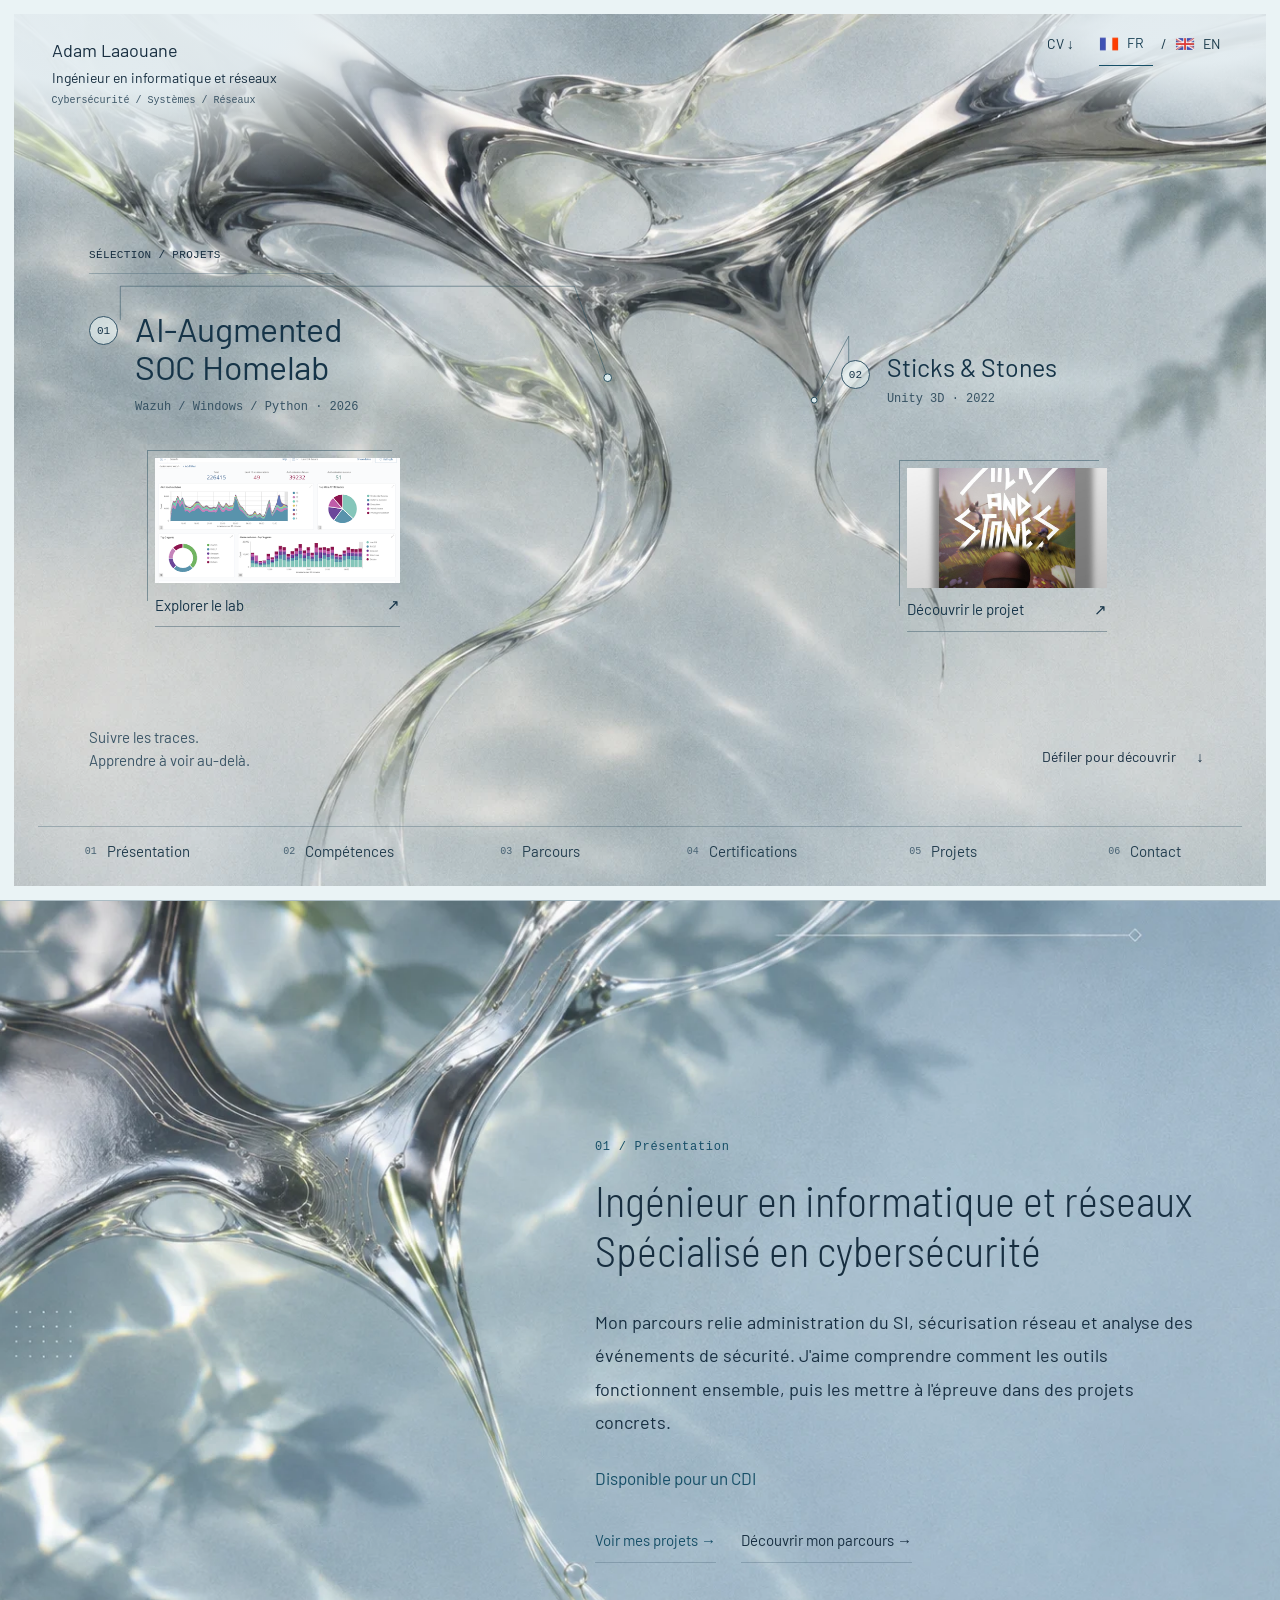
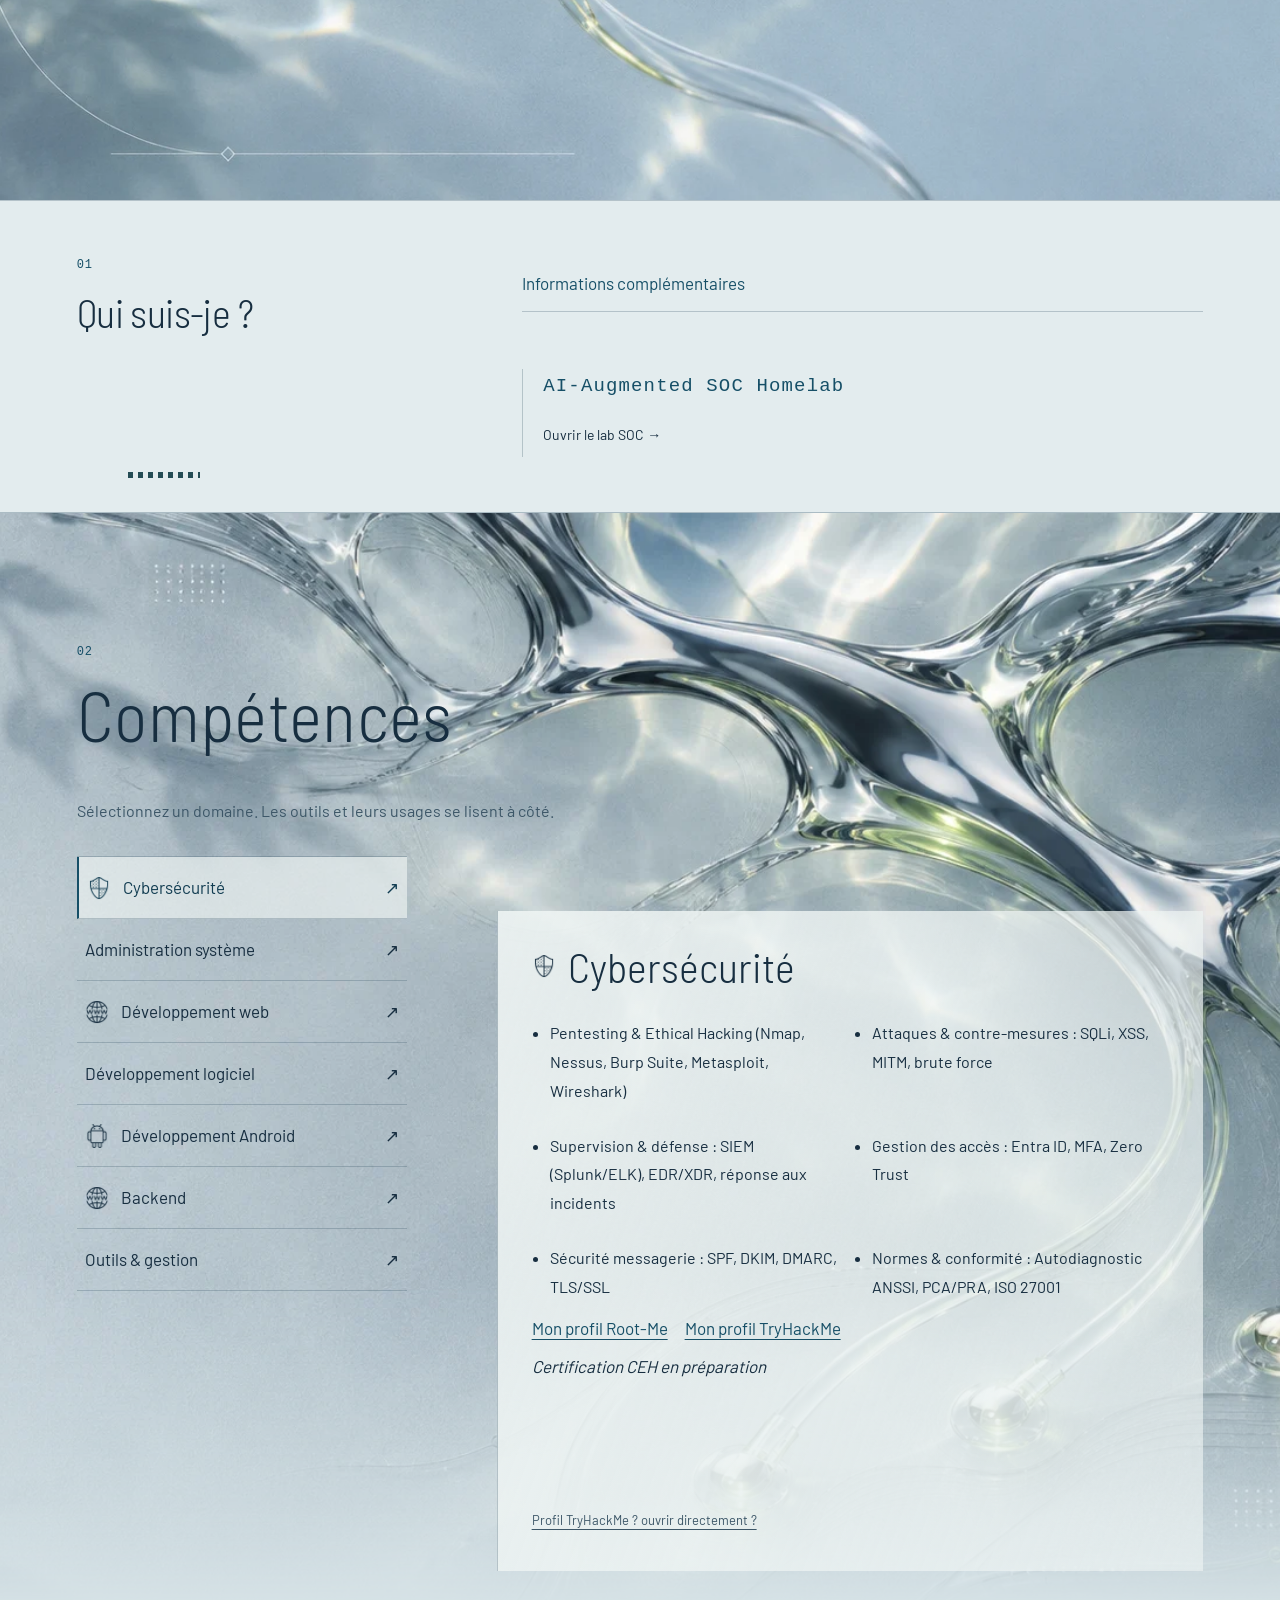
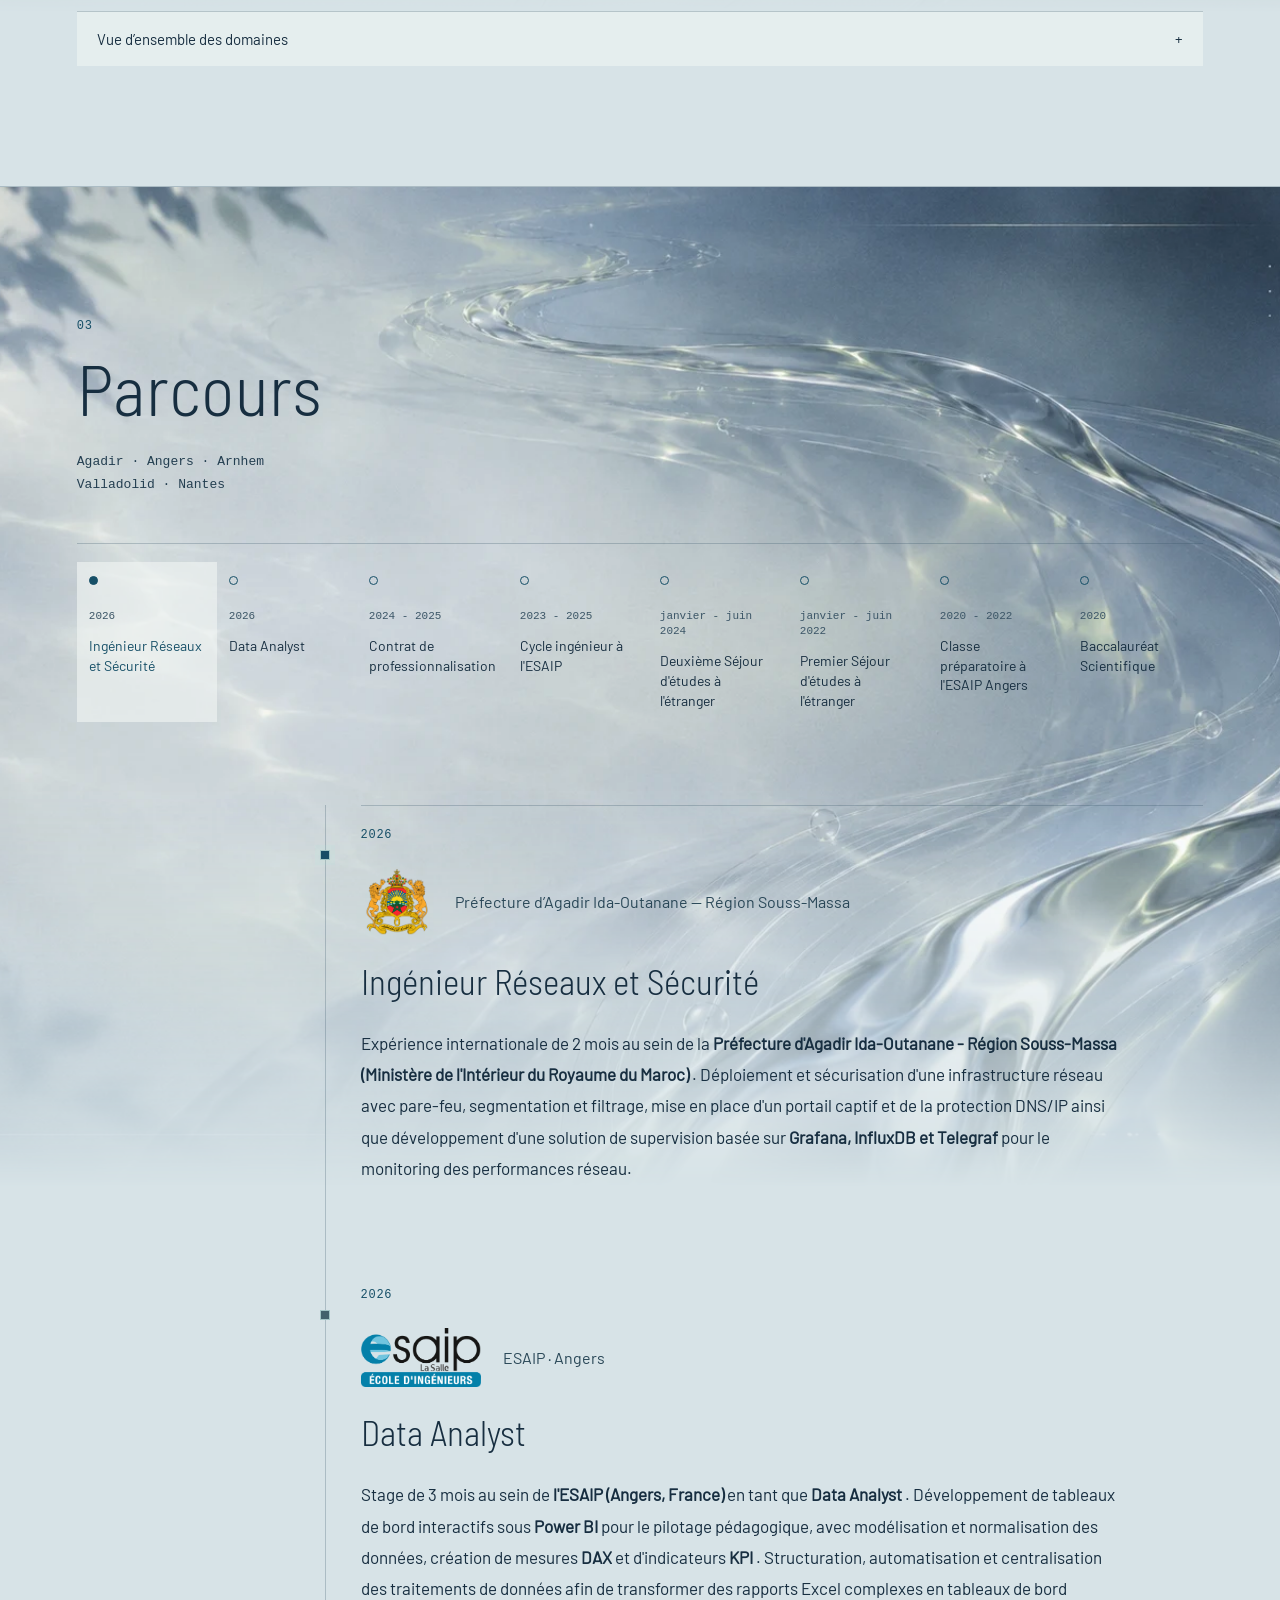
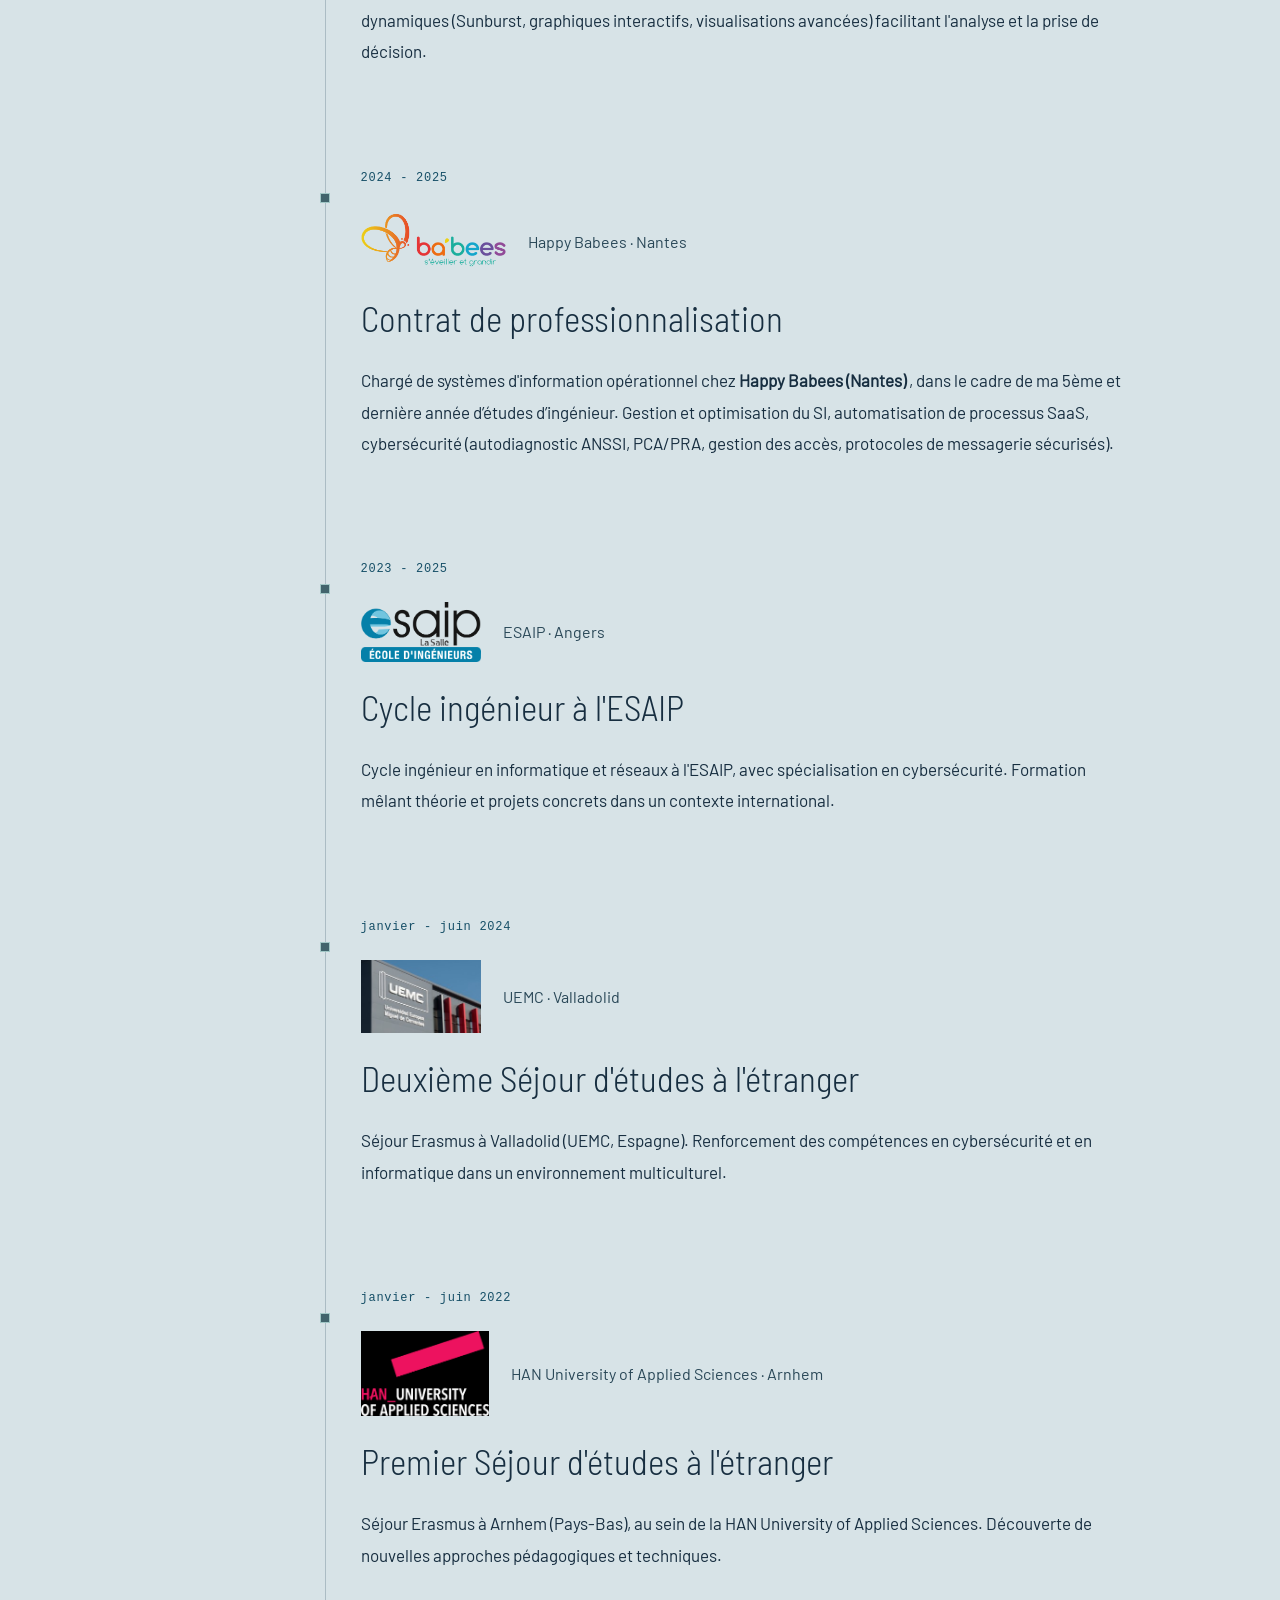
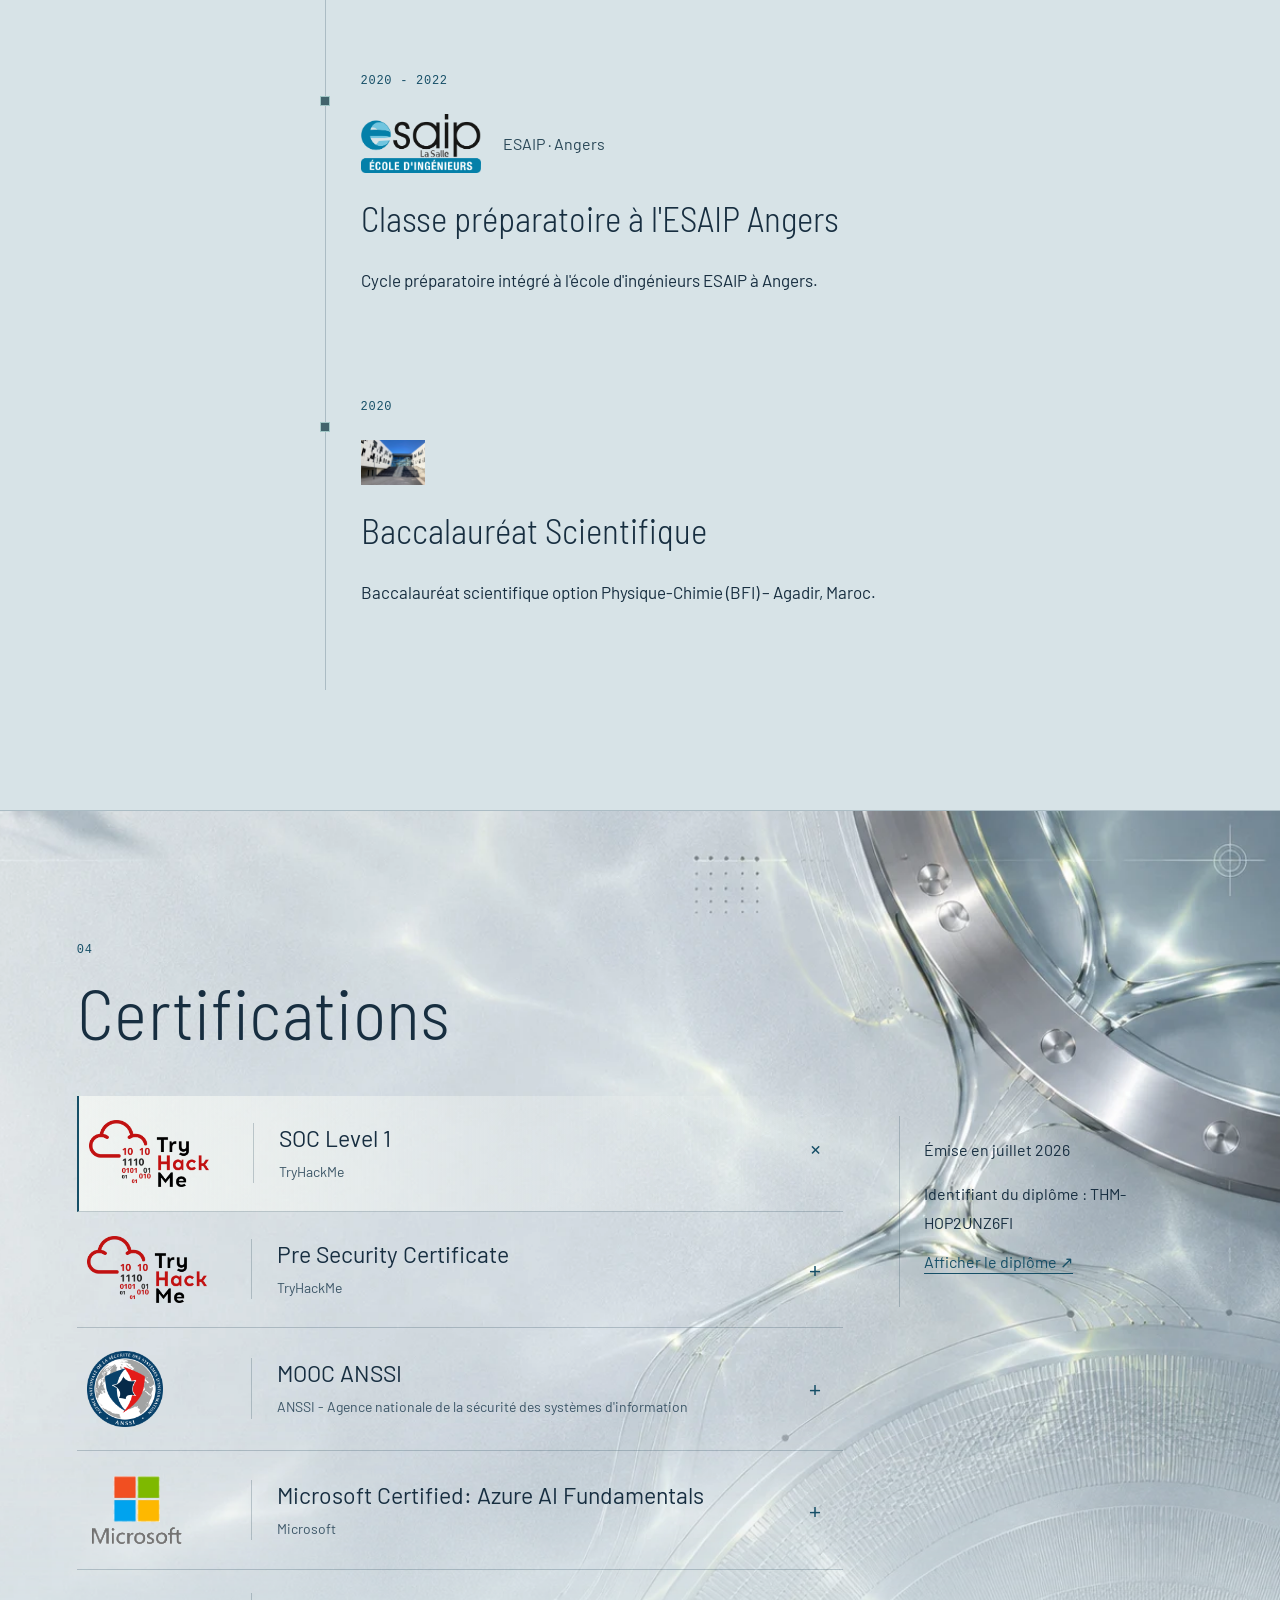
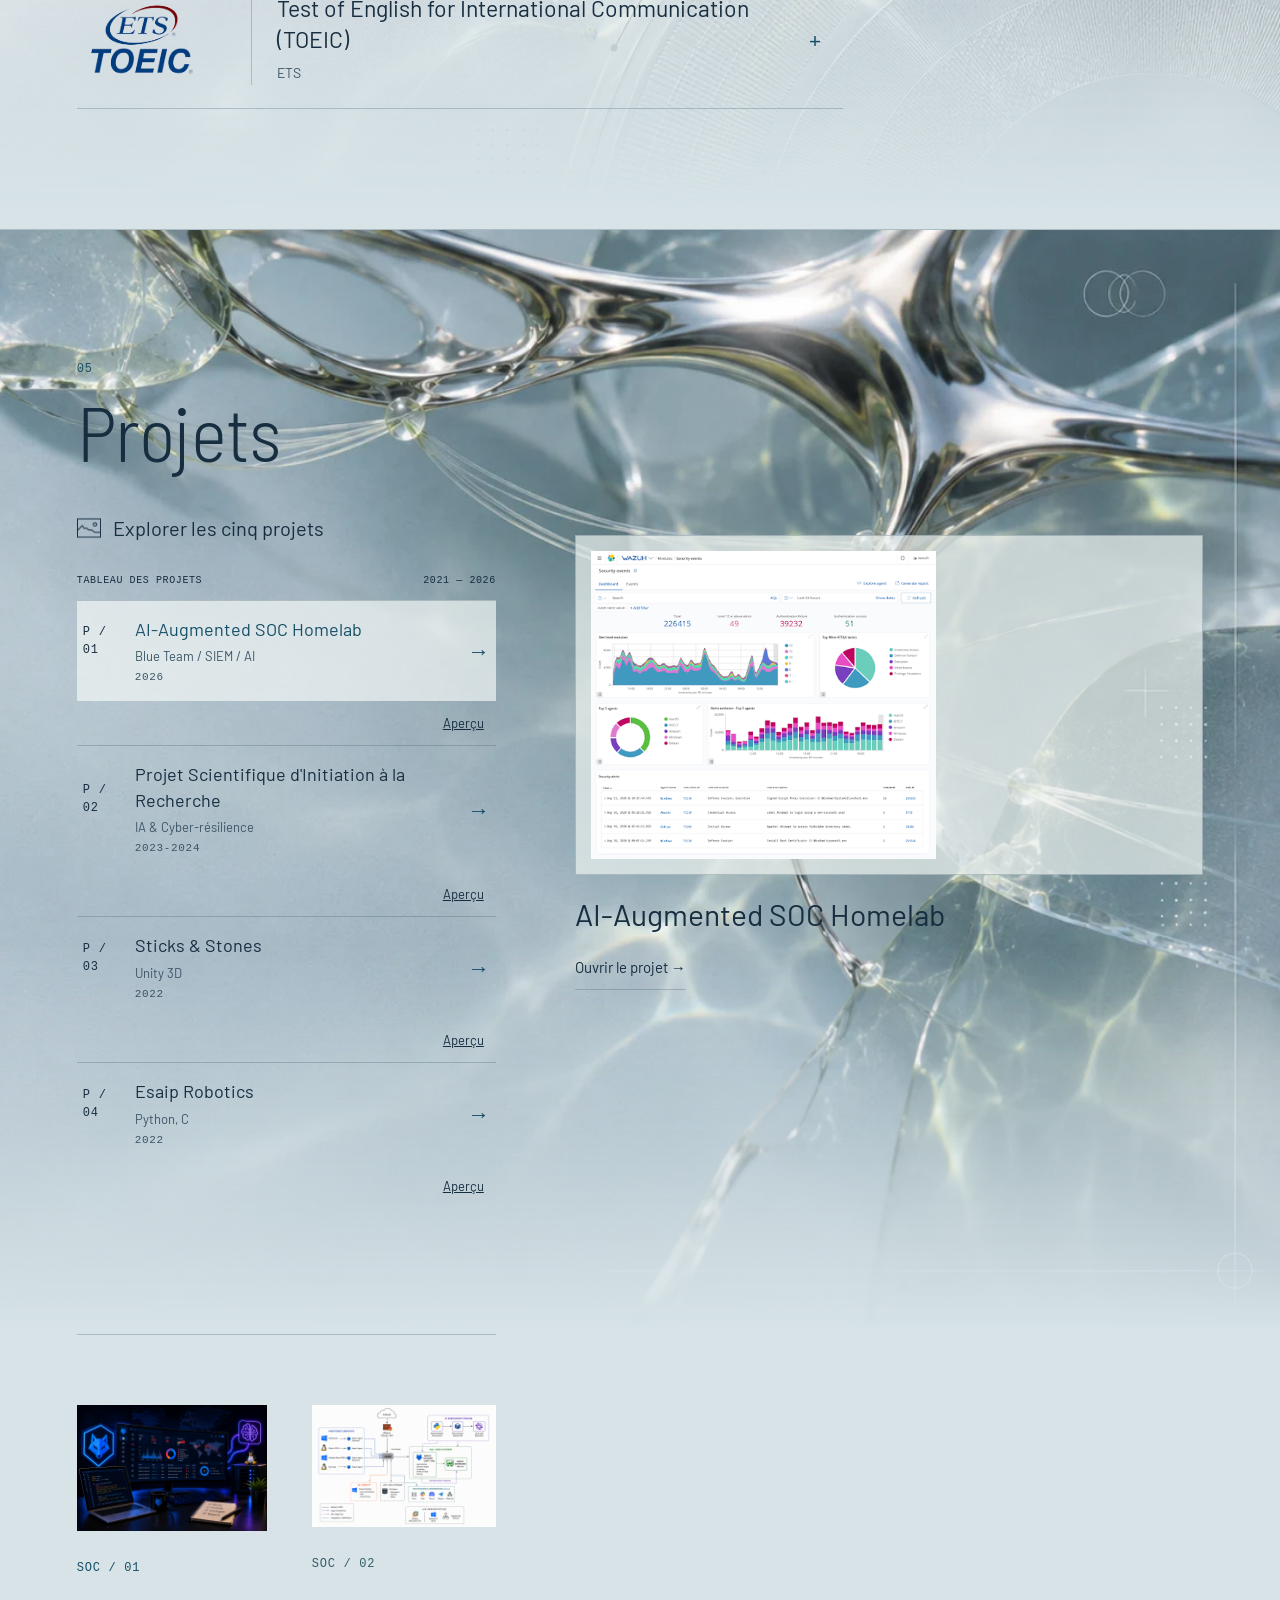
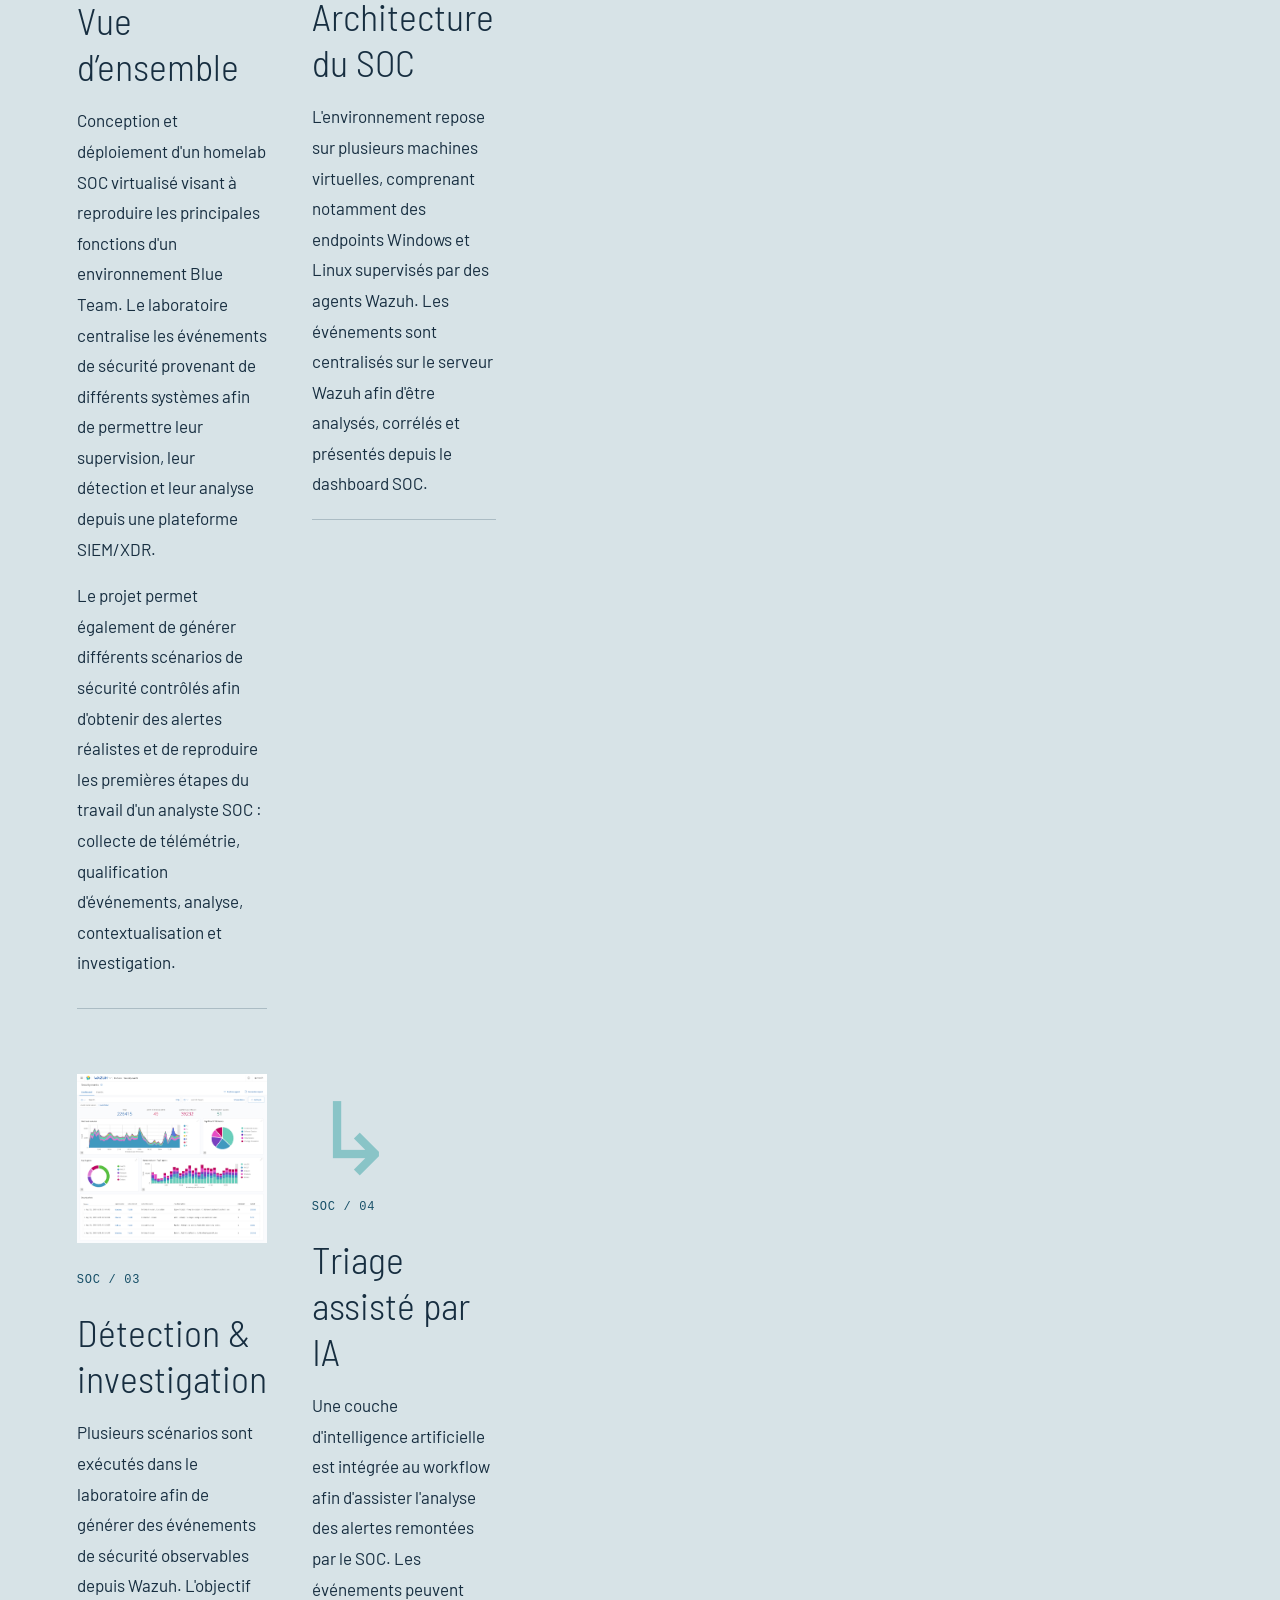
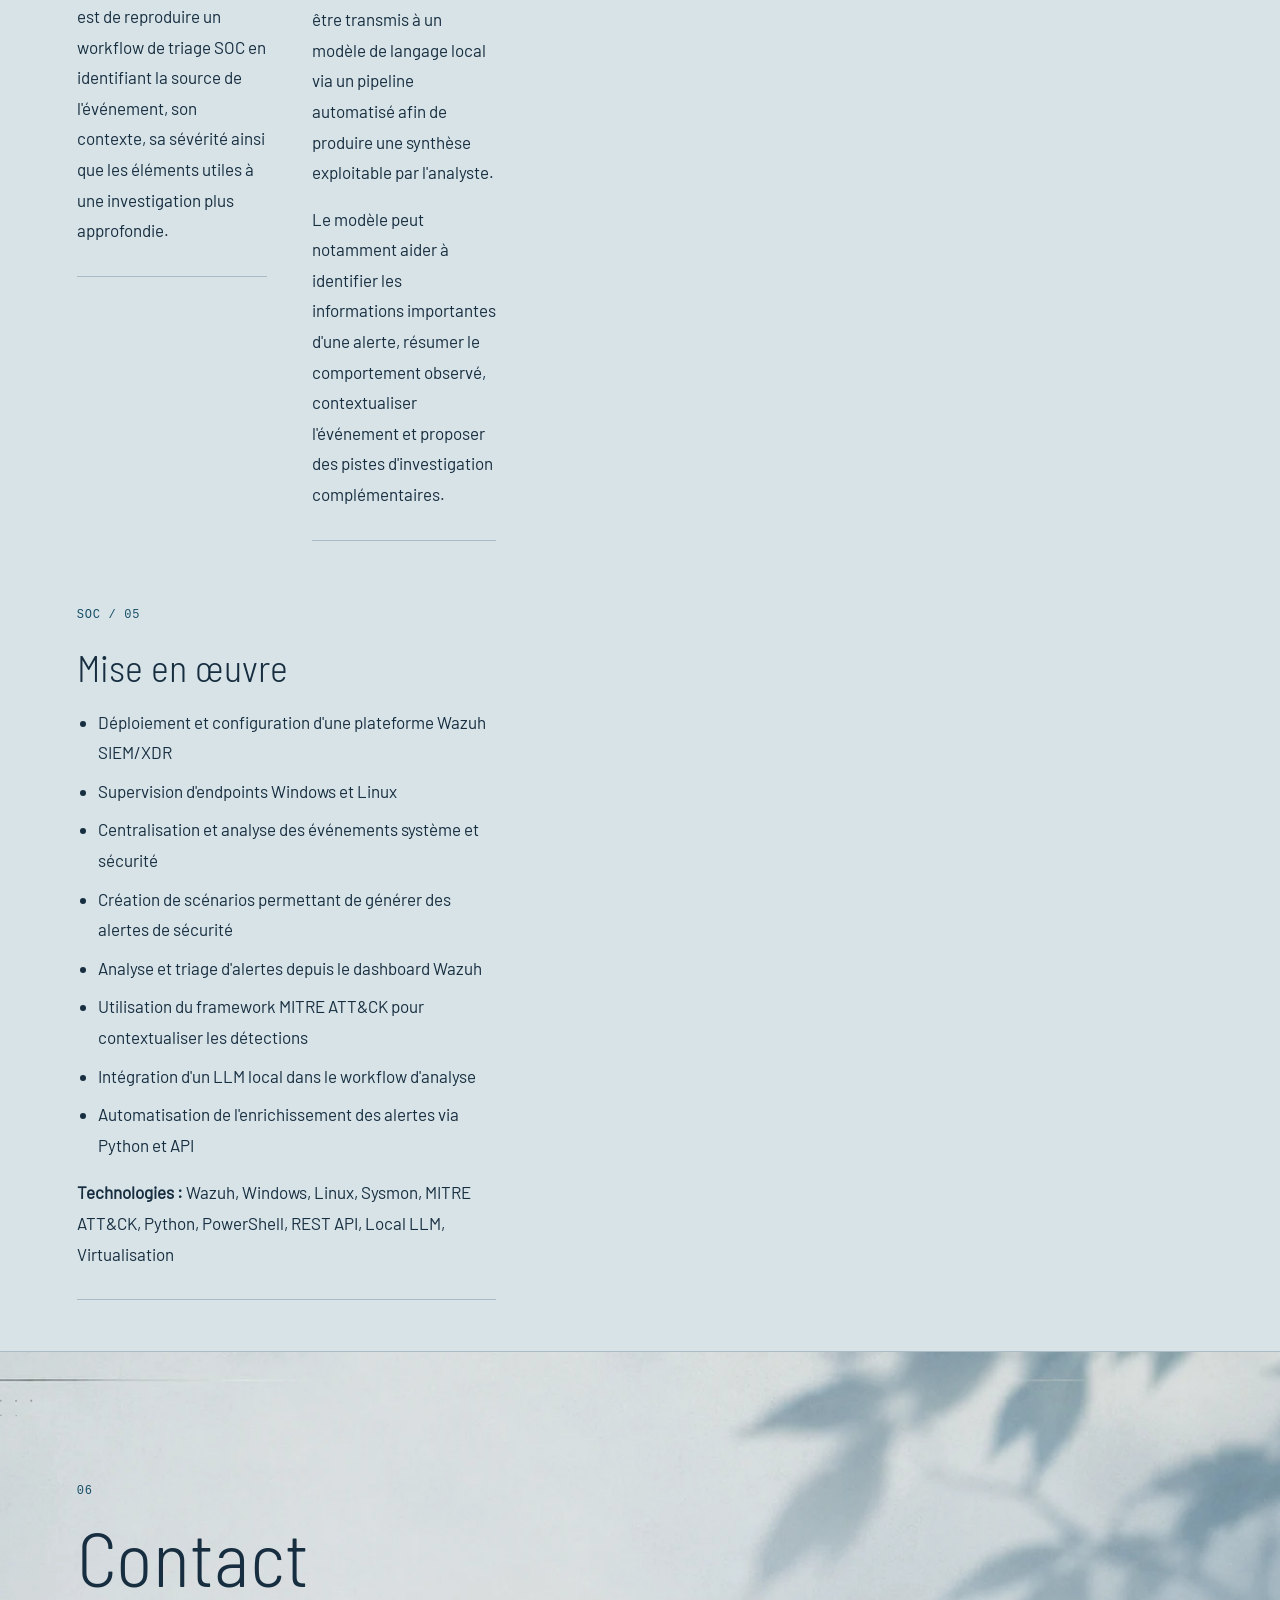
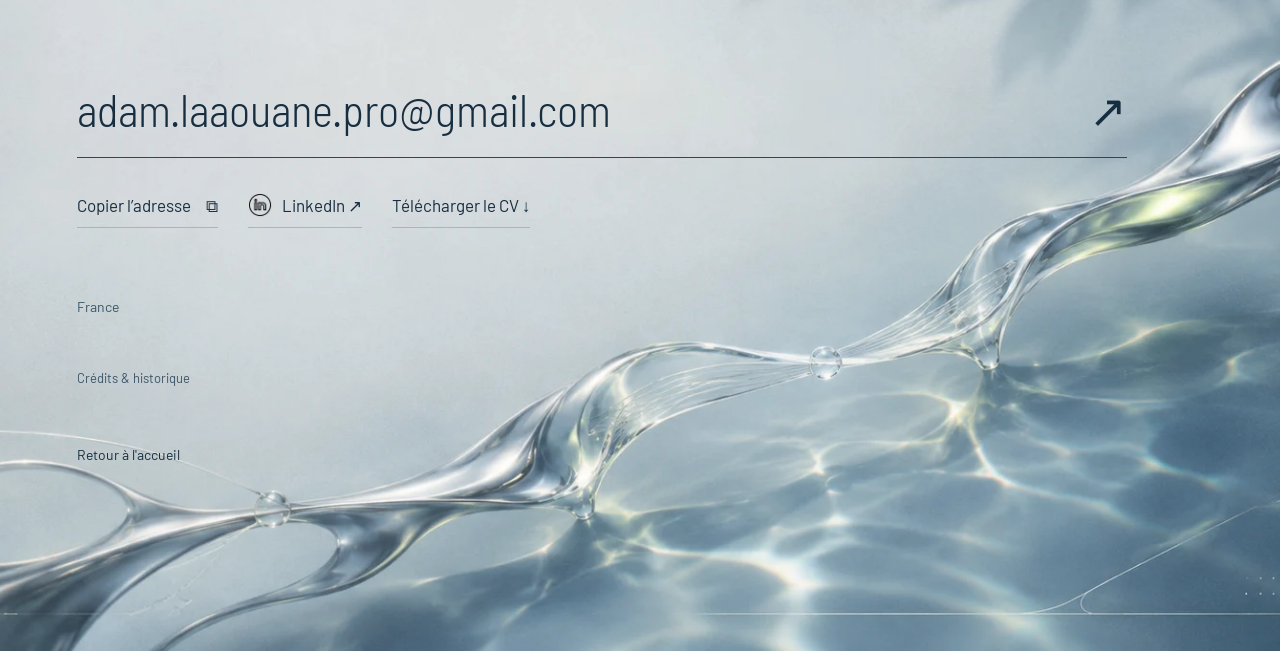
==== commit 07e0f501: "Save Liquid Index before cobalt compilation redesign" ====
--- a/index.html
+++ b/index.html
@@ -1,5 +1,5 @@
 <!DOCTYPE html>
-<html data-scene="home" lang="fr">
+<html class="liquid project-home" data-scene="home" lang="fr">
  <head>
   <meta charset="utf-8"/>
   <meta content="width=device-width, initial-scale=1" name="viewport"/>
@@ -13,7 +13,7 @@
    Adam Laaouane — Cybersécurité &amp; Réseaux
   </title>
   <link href="assets/img/logos-v2/adam-monogram.svg" rel="icon" type="image/svg+xml"/>
-  <link as="image" href="assets/scenes/Présentation-1672.webp" imagesizes="100vw" imagesrcset="assets/scenes/Présentation-800.webp 800w, assets/scenes/Présentation-1672.webp 1000w" rel="preload"/>
+  <link as="image" href="assets/img/liquid-index/accueil-1672.webp" imagesizes="100vw" imagesrcset="assets/img/liquid-index/accueil-800.webp 800w, assets/img/liquid-index/accueil-1672.webp 1672w" rel="preload"/>
   <script defer="" src="assets/js/album.js">
   </script>
   <link href="assets/css/fonts.css" rel="stylesheet"/>
@@ -21,15 +21,17 @@
   <link href="assets/css/icons.css" rel="stylesheet"/>
   <link as="font" crossorigin="" href="assets/fonts/barlow-400-latin.woff2" rel="preload" type="font/woff2"/>
   <link as="font" crossorigin="" href="assets/fonts/barlowsemicondensed-300-latin.woff2" rel="preload" type="font/woff2"/>
-  <link href="assets/css/cover-photo.css" rel="stylesheet"/>
   <link href="assets/css/thm-badge.css" rel="stylesheet"/>
   <script defer="" src="assets/js/thm-badge.js">
   </script>
-  <link href="assets/css/reference-layouts.css" rel="stylesheet"/>
   <script defer="" src="assets/js/project-preview.js">
   </script>
-  <link href="assets/css/immersive-layout.css" rel="stylesheet"/>
-  <link href="assets/css/home-polish.css" rel="stylesheet"/>
+  <link href="assets/css/liquid-index.css" rel="stylesheet"/>
+  <script defer="" src="assets/js/liquid-index.js">
+  </script>
+  <link href="assets/css/liquid-chapters.css" rel="stylesheet"/>
+  <link href="assets/css/project-home.css" rel="stylesheet"/>
+  <link href="assets/css/motion-study.css" rel="stylesheet"/>
  </head>
  <body>
   <a class="skip-link" href="#home">
@@ -132,10 +134,7 @@
     <div class="cover-stage">
      <div class="cover-face">
       <div aria-hidden="true" class="cover-art">
-       <img alt="" fetchpriority="high" height="563" sizes="(max-width: 700px) 100vw, 65vw" src="assets/scenes/Présentation-1672.webp" srcset="assets/scenes/Présentation-800.webp 800w, assets/scenes/Présentation-1672.webp 1000w" width="1000"/>
-      </div>
-      <div aria-hidden="true" class="cover-strip">
-       <img alt="" height="563" src="assets/scenes/Présentation-800.webp" width="1000"/>
+       <img alt="" fetchpriority="high" height="941" sizes="100vw" src="assets/img/liquid-index/accueil-1672.webp" srcset="assets/img/liquid-index/accueil-800.webp 800w, assets/img/liquid-index/accueil-1672.webp 1672w" width="1672"/>
       </div>
       <div class="cover-identity">
        <h1>
@@ -148,6 +147,87 @@
         Cybersécurité / Systèmes / Réseaux
        </p>
       </div>
+      <svg aria-hidden="true" class="project-tethers">
+       <path data-tether="soc">
+       </path>
+       <circle data-anchor="soc" r="4">
+       </circle>
+       <path data-tether="game">
+       </path>
+       <circle data-anchor="game" r="3">
+       </circle>
+      </svg>
+      <p class="home-selection-label">
+       Sélection / Projets
+      </p>
+      <a class="home-project home-project--main" data-home-project="soc" href="#portfolioModal5" id="home-soc">
+       <span class="home-project-number">
+        01
+       </span>
+       <div class="home-project-heading">
+        <h2>
+         AI-Augmented
+         <br/>
+         SOC Homelab
+        </h2>
+        <p>
+         Wazuh / Windows / Python · 2026
+        </p>
+       </div>
+       <figure>
+        <img alt="Capture réelle du lab Wazuh" height="422" src="assets/img/projects/wazuh-alert.png" width="473"/>
+        <figcaption>
+         Explorer le lab
+         <span aria-hidden="true">
+          ↗
+         </span>
+        </figcaption>
+       </figure>
+       <div aria-hidden="true" class="soc-peek">
+        <p>
+         Aperçu / SOC Homelab
+        </p>
+        <div class="soc-peek-nodes">
+         <span>
+          Windows / Linux
+         </span>
+         <span>
+          Wazuh
+         </span>
+         <span>
+          LLM local
+         </span>
+        </div>
+       </div>
+      </a>
+      <a class="home-project home-project--secondary" data-home-project="game" href="#portfolioModal1" id="home-game">
+       <span class="home-project-number">
+        02
+       </span>
+       <div class="home-project-heading">
+        <h2>
+         Sticks &amp; Stones
+        </h2>
+        <p>
+         Unity 3D · 2022
+        </p>
+       </div>
+       <figure>
+        <img alt="Visuel du jeu Sticks &amp; Stones" height="899" src="assets/img/projects/ss.png" width="720"/>
+        <figcaption>
+         Découvrir le projet
+         <span aria-hidden="true">
+          ↗
+         </span>
+        </figcaption>
+       </figure>
+      </a>
+      <a class="home-discover" href="#home">
+       Défiler pour découvrir
+       <span aria-hidden="true">
+        ↓
+       </span>
+      </a>
       <p class="cover-line">
        Suivre les traces.
        <br/>
@@ -156,103 +236,11 @@
         au-delà.
        </span>
       </p>
-      <nav aria-label="Choisir une rubrique" class="cover-tracklist">
-       <a data-hint="Ingénieur en informatique et réseaux · Analyste SOC" data-image="assets/scenes/Présentation-800.webp" data-preview="0" href="#home">
-        <span class="track-number">
-         01
-        </span>
-        <span class="track-label">
-         Présentation
-        </span>
-        <span aria-hidden="true" class="track-arrow">
-         →
-        </span>
-       </a>
-       <a data-hint="Cybersécurité · Systèmes · Développement" data-image="assets/scenes/Compétences-800.webp" data-preview="1" href="#services">
-        <span class="track-number">
-         02
-        </span>
-        <span class="track-label">
-         Compétences
-        </span>
-        <span aria-hidden="true" class="track-arrow">
-         →
-        </span>
-       </a>
-       <a data-hint="Agadir · Angers · Arnhem · Valladolid · Nantes" data-image="assets/scenes/parcours-800.webp" data-preview="2" href="#parcours">
-        <span class="track-number">
-         03
-        </span>
-        <span class="track-label">
-         Parcours
-        </span>
-        <span aria-hidden="true" class="track-arrow">
-         →
-        </span>
-       </a>
-       <a data-hint="TryHackMe · ANSSI · Microsoft · TOEIC" data-image="assets/scenes/Certifications-800.webp" data-preview="3" href="#certifications">
-        <span class="track-number">
-         04
-        </span>
-        <span class="track-label">
-         Certifications
-        </span>
-        <span aria-hidden="true" class="track-arrow">
-         →
-        </span>
-       </a>
-       <a data-hint="SOC · Recherche · Jeu · Robotique · Esport" data-image="assets/scenes/Projets-800.webp" data-preview="4" href="#portfolio">
-        <span class="track-number">
-         05
-        </span>
-        <span class="track-label">
-         Projets
-        </span>
-        <span aria-hidden="true" class="track-arrow">
-         →
-        </span>
-       </a>
-       <a data-hint="Email · LinkedIn · CV" data-image="assets/scenes/Contact-800.webp" data-preview="5" href="#contact">
-        <span class="track-number">
-         06
-        </span>
-        <span class="track-label">
-         Contact
-        </span>
-        <span aria-hidden="true" class="track-arrow">
-         →
-        </span>
-       </a>
-      </nav>
-      <figure class="cover-preview">
-       <div class="preview-window">
-        <img alt="" height="563" src="assets/scenes/Présentation-800.webp" width="1000"/>
-       </div>
-       <figcaption>
-        <span id="preview-number">
-         01
-        </span>
-        <span id="preview-hint">
-         Ingénieur en informatique et réseaux · Analyste SOC
-        </span>
-       </figcaption>
-      </figure>
-      <a class="cover-scroll" href="#home">
-       <span aria-hidden="true">
-        ↓
-       </span>
-       Défiler pour découvrir
-      </a>
-      <span aria-hidden="true" class="print-marks">
-       <i>
-       </i>
-       <i>
-       </i>
-       <i>
-       </i>
-      </span>
      </div>
      <section aria-label="Présentation" class="scene opening-note" id="home" tabindex="-1">
+      <div aria-hidden="true" class="chapter-art">
+       <img alt="" data-fallback="assets/img/liquid-index/presentation.png" height="941" loading="lazy" sizes="100vw" src="assets/img/liquid-index/presentation-1672.webp" srcset="assets/img/liquid-index/presentation-800.webp 800w, assets/img/liquid-index/presentation-1672.webp 1672w" width="1672"/>
+      </div>
       <div class="scene-scroll">
        <div class="scene-content">
         <div class="arrival">
@@ -327,7 +315,7 @@
    </div>
    <section aria-label="Compétences" class="scene scene-services" data-track="02" id="services" tabindex="-1">
     <div aria-hidden="true" class="chapter-art" data-chapter="services">
-     <img alt="" class="scene-image" data-fallback="assets/img/backgrounds/Compétences.png" loading="lazy" sizes="(max-width: 600px) 70vw, 45vw" src="assets/scenes/Compétences-1672.webp" srcset="assets/scenes/Compétences-800.webp 800w, assets/scenes/Compétences-1672.webp 1672w"/>
+     <img alt="" class="scene-image" data-fallback="assets/img/liquid-index/competences.png" height="941" loading="lazy" sizes="100vw" src="assets/img/liquid-index/competences-1672.webp" srcset="assets/img/liquid-index/competences-800.webp 800w, assets/img/liquid-index/competences-1672.webp 1672w" width="1672"/>
     </div>
     <div class="scene-scroll">
      <div class="scene-content">
@@ -677,7 +665,7 @@
    </section>
    <section aria-label="Parcours" class="scene scene-parcours" data-track="03" id="parcours" tabindex="-1">
     <div aria-hidden="true" class="chapter-art" data-chapter="parcours">
-     <img alt="" class="scene-image" data-fallback="assets/img/backgrounds/parcours.png" loading="lazy" sizes="(max-width: 600px) 70vw, 45vw" src="assets/scenes/parcours-1672.webp" srcset="assets/scenes/parcours-800.webp 800w, assets/scenes/parcours-1672.webp 1672w"/>
+     <img alt="" class="scene-image" data-fallback="assets/img/liquid-index/parcours.png" height="941" loading="lazy" sizes="100vw" src="assets/img/liquid-index/parcours-1672.webp" srcset="assets/img/liquid-index/parcours-800.webp 800w, assets/img/liquid-index/parcours-1672.webp 1672w" width="1672"/>
     </div>
     <div class="scene-scroll">
      <div class="scene-content">
@@ -686,7 +674,7 @@
         03
        </p>
        <div aria-hidden="true" class="route-fragment">
-        <img alt="" height="941" loading="lazy" src="assets/scenes/parcours-800.webp" width="1672"/>
+        <img alt="" data-fallback="assets/img/liquid-index/parcours.png" height="941" loading="lazy" sizes="100vw" src="assets/img/liquid-index/parcours-1672.webp" srcset="assets/img/liquid-index/parcours-800.webp 800w, assets/img/liquid-index/parcours-1672.webp 1672w" width="1672"/>
        </div>
        <h2>
         Parcours
@@ -791,7 +779,7 @@
           2026
          </span>
          <div class="organization">
-          <img alt="" class="org-logo" decoding="async" height="165" loading="lazy" src="assets/img/logos-v2/esaip-dark.svg" width="334"/>
+          <img alt="" class="org-logo" decoding="async" height="165" loading="lazy" src="assets/img/logos-v2/esaip-original.svg" width="334"/>
           <p class="organization-name">
            ESAIP · Angers
           </p>
@@ -870,7 +858,7 @@
           2023 - 2025
          </span>
          <div class="organization">
-          <img alt="" class="org-logo" decoding="async" height="165" loading="lazy" src="assets/img/logos-v2/esaip-dark.svg" width="334"/>
+          <img alt="" class="org-logo" decoding="async" height="165" loading="lazy" src="assets/img/logos-v2/esaip-original.svg" width="334"/>
           <p class="organization-name">
            ESAIP · Angers
           </p>
@@ -944,7 +932,7 @@
           2020 - 2022
          </span>
          <div class="organization">
-          <img alt="" class="org-logo" decoding="async" height="165" loading="lazy" src="assets/img/logos-v2/esaip-dark.svg" width="334"/>
+          <img alt="" class="org-logo" decoding="async" height="165" loading="lazy" src="assets/img/logos-v2/esaip-original.svg" width="334"/>
           <p class="organization-name">
            ESAIP · Angers
           </p>
@@ -985,7 +973,7 @@
    </section>
    <section aria-label="Certifications" class="scene scene-certifications" data-track="04" id="certifications" tabindex="-1">
     <div aria-hidden="true" class="chapter-art" data-chapter="certifications">
-     <img alt="" class="scene-image" data-fallback="assets/img/backgrounds/Certifications.png" loading="lazy" sizes="(max-width: 600px) 70vw, 45vw" src="assets/scenes/Certifications-1672.webp" srcset="assets/scenes/Certifications-800.webp 800w, assets/scenes/Certifications-1672.webp 1672w"/>
+     <img alt="" class="scene-image" data-fallback="assets/img/liquid-index/certifications.png" height="941" loading="lazy" sizes="100vw" src="assets/img/liquid-index/certifications-1672.webp" srcset="assets/img/liquid-index/certifications-800.webp 800w, assets/img/liquid-index/certifications-1672.webp 1672w" width="1672"/>
     </div>
     <div class="scene-scroll">
      <div class="scene-content">
@@ -1000,7 +988,7 @@
       <div class="credentials">
        <details class="credential" open="">
         <summary>
-         <img alt="" class="org-logo" decoding="async" height="461" loading="lazy" src="assets/img/logos-v2/tryhackme-dark.svg" width="824"/>
+         <img alt="" class="org-logo" decoding="async" height="461" loading="lazy" src="assets/img/logos-v2/tryhackme-original.svg" width="824"/>
          <span class="credential-name">
           <h3>
            SOC Level 1
@@ -1027,7 +1015,7 @@
        </details>
        <details class="credential">
         <summary>
-         <img alt="" class="org-logo" decoding="async" height="461" loading="lazy" src="assets/img/logos-v2/tryhackme-dark.svg" width="824"/>
+         <img alt="" class="org-logo" decoding="async" height="461" loading="lazy" src="assets/img/logos-v2/tryhackme-original.svg" width="824"/>
          <span class="credential-name">
           <h3>
            Pre Security Certificate
@@ -1073,7 +1061,7 @@
        </details>
        <details class="credential">
         <summary>
-         <img alt="" class="org-logo org-logo--vertical" decoding="async" height="305" loading="lazy" src="assets/img/logos-v2/microsoft-dark.svg" width="420"/>
+         <img alt="" class="org-logo org-logo--vertical" decoding="async" height="305" loading="lazy" src="assets/img/logos-v2/microsoft-original.svg" width="420"/>
          <span class="credential-name">
           <h3>
            Microsoft Certified: Azure AI Fundamentals
@@ -1094,7 +1082,7 @@
        </details>
        <details class="credential">
         <summary>
-         <img alt="" class="org-logo org-logo--toeic" decoding="async" height="340" loading="lazy" src="assets/img/logos-v2/toeic-dark.svg" width="510"/>
+         <img alt="" class="org-logo org-logo--toeic" decoding="async" height="340" loading="lazy" src="assets/img/logos-v2/toeic-original.svg" width="510"/>
          <span class="credential-name">
           <h3>
            Test of English for International Communication (TOEIC)
@@ -1124,7 +1112,7 @@
    </section>
    <section aria-label="Projets" class="scene scene-portfolio" data-track="05" id="portfolio" tabindex="-1">
     <div aria-hidden="true" class="chapter-art" data-chapter="portfolio">
-     <img alt="" class="scene-image" data-fallback="assets/img/backgrounds/Projets.png" loading="lazy" sizes="(max-width: 600px) 70vw, 45vw" src="assets/scenes/Projets-1672.webp" srcset="assets/scenes/Projets-800.webp 800w, assets/scenes/Projets-1672.webp 1672w"/>
+     <img alt="" class="scene-image" data-fallback="assets/img/liquid-index/projets.png" height="941" loading="lazy" sizes="100vw" src="assets/img/liquid-index/projets-1672.webp" srcset="assets/img/liquid-index/projets-800.webp 800w, assets/img/liquid-index/projets-1672.webp 1672w" width="1672"/>
     </div>
     <div class="scene-scroll">
      <div class="scene-content">
@@ -1401,7 +1389,7 @@
    </section>
    <section aria-label="Contact" class="scene scene-contact" data-track="06" id="contact" tabindex="-1">
     <div aria-hidden="true" class="chapter-art" data-chapter="contact">
-     <img alt="" class="scene-image" data-fallback="assets/img/backgrounds/Contact.png" loading="lazy" sizes="(max-width: 600px) 70vw, 45vw" src="assets/scenes/Contact-1672.webp" srcset="assets/scenes/Contact-800.webp 800w, assets/scenes/Contact-1672.webp 1672w"/>
+     <img alt="" class="scene-image" data-fallback="assets/img/liquid-index/contact.png" height="941" loading="lazy" sizes="100vw" src="assets/img/liquid-index/contact-1672.webp" srcset="assets/img/liquid-index/contact-800.webp 800w, assets/img/liquid-index/contact-1672.webp 1672w" width="1672"/>
     </div>
     <div class="scene-scroll">
      <div class="scene-content">
@@ -1426,7 +1414,7 @@
          </span>
         </button>
         <a class="action icon-action" href="https://www.linkedin.com/in/adam-laa" rel="noopener noreferrer" target="_blank">
-         <img alt="" class="portfolio-icon-img" decoding="async" height="50" src="assets/icons/linkedin-light.png" width="50"/>
+         <img alt="" class="portfolio-icon-img" decoding="async" height="50" src="assets/icons/linkedin-dark.png" width="50"/>
          LinkedIn ↗
         </a>
         <a class="action" download="" href="assets/files/CV_Adam_Laaouane.pdf">
@@ -1536,6 +1524,9 @@
    </button>
   </div>
   <dialog aria-labelledby="portfolioModal5-title" class="project-detail" id="portfolioModal5" open="">
+   <div aria-hidden="true" class="soc-decor">
+    <img alt="" height="941" src="assets/img/liquid-index/accueil-1672.webp" width="1672"/>
+   </div>
    <div class="dialog-toolbar">
     <span aria-hidden="true" class="detail-mark">
      ▧
@@ -1544,7 +1535,7 @@
      CARNET DE PROJET / 01
     </span>
     <form method="dialog">
-     <button aria-label="Fermer" class="close-dialog">
+     <button aria-label="Retour à l’accueil ou au projet sélectionné" class="close-dialog">
       Fermer
       <span aria-hidden="true">
        ×
@@ -1552,15 +1543,119 @@
      </button>
     </form>
    </div>
-   <div class="dialog-content">
+   <section aria-labelledby="portfolioModal5-title" class="soc-intro">
+    <p class="eyebrow">
+     01 / Projets / SOC Homelab
+    </p>
+    <h2 id="portfolioModal5-title">
+     AI-Augmented SOC Homelab
+    </h2>
+    <p class="soc-intro-meta">
+     Wazuh / Windows / Linux / Python / Local LLM
+    </p>
+    <p class="soc-architecture-label">
+     Architecture
+    </p>
+    <div aria-label="Architecture du laboratoire" class="soc-architecture">
+     <button aria-controls="soc-node-description" aria-pressed="false" class="soc-node" data-description="Des endpoints Windows et Linux supervisés par des agents Wazuh." type="button">
+      <span>
+       01
+      </span>
+      <strong>
+       Windows / Linux
+      </strong>
+      <small>
+       Agents Wazuh
+      </small>
+     </button>
+     <button aria-controls="soc-node-description" aria-pressed="true" class="soc-node" data-description="Le laboratoire centralise les événements de sécurité provenant de différents systèmes afin de permettre leur supervision, leur détection et leur analyse depuis une plateforme SIEM/XDR." type="button">
+      <span>
+       02
+      </span>
+      <strong>
+       Wazuh
+      </strong>
+      <small>
+       Centralisation / Détection
+      </small>
+     </button>
+     <button aria-controls="soc-node-description" aria-pressed="false" class="soc-node" data-description="Les événements peuvent être transmis à un modèle de langage local via un pipeline automatisé afin de produire une synthèse exploitable par l'analyste." type="button">
+      <span>
+       03
+      </span>
+      <strong>
+       LLM local
+      </strong>
+      <small>
+       Analyse assistée
+      </small>
+     </button>
+    </div>
+    <div class="soc-intro-reading">
+     <p aria-live="polite" id="soc-node-description">
+      Le laboratoire centralise les événements de sécurité provenant de différents systèmes afin de permettre leur supervision, leur détection et leur analyse depuis une plateforme SIEM/XDR.
+     </p>
+     <a class="soc-read-more" href="#soc-full-detail">
+      Voir les captures et le projet complet ↓
+     </a>
+    </div>
+    <nav aria-label="Rubriques" class="soc-section-nav">
+     <a href="#home">
+      <span>
+       01
+      </span>
+      Présentation
+      <i aria-hidden="true">
+      </i>
+     </a>
+     <a href="#services">
+      <span>
+       02
+      </span>
+      Compétences
+      <i aria-hidden="true">
+      </i>
+     </a>
+     <a href="#parcours">
+      <span>
+       03
+      </span>
+      Parcours
+      <i aria-hidden="true">
+      </i>
+     </a>
+     <a href="#certifications">
+      <span>
+       04
+      </span>
+      Certifications
+      <i aria-hidden="true">
+      </i>
+     </a>
+     <a href="#portfolio">
+      <span>
+       05
+      </span>
+      Projets
+      <i aria-hidden="true">
+      </i>
+     </a>
+     <a href="#contact">
+      <span>
+       06
+      </span>
+      Contact
+      <i aria-hidden="true">
+      </i>
+     </a>
+    </nav>
+   </section>
+   <div class="dialog-content" id="soc-full-detail">
     <div>
      <div>
       <div>
        <div>
-        <h2 id="portfolioModal5-title">
-         AI-Augmented SOC Homelab
-        </h2>
-        <img alt="AI-Augmented SOC Homelab" decoding="async" height="1024" loading="lazy" src="assets/img/projects/ai-soc-homelab.png" width="1536"/>
+        <img alt="Wazuh Security Alert" class="soc-opening-capture" decoding="async" height="422" loading="lazy" src="assets/img/projects/wazuh-alert.png" width="473"/>
         <h4>
          Vue d’ensemble
         </h4>
@@ -1592,7 +1687,7 @@
         <h4>
          Détection &amp; investigation
         </h4>
-        <img alt="Wazuh Security Alert" decoding="async" height="422" loading="lazy" src="assets/img/projects/wazuh-alert.png" width="473"/>
+        <img alt="AI-Augmented SOC Homelab" decoding="async" height="1024" loading="lazy" src="assets/img/projects/ai-soc-homelab.png" width="1536"/>
         <p>
          Plusieurs scénarios sont exécutés dans le laboratoire afin de
                                     générer des événements de sécurité observables depuis Wazuh.
--- a/assets/css/liquid-index.css
+++ b/assets/css/liquid-index.css
@@ -0,0 +1,110 @@
+/* First study: spatial home index + project exploration. Other chapters retain their presentation. */
+.liquid .cover-face,.liquid #portfolio,.liquid #portfolioModal5{--ink:#172e40;--muted:#3c5667;--accent:#164f67;--line:#36546545;color:var(--ink);color-scheme:light}
+.liquid .cover-face{height:100svh;min-height:780px;background:#cedce0;isolation:isolate}
+.liquid .cover-face:before,.liquid .cover-art:after,.liquid .cover-line:after,.liquid .cover-stage:after{display:none}
+.liquid .cover-art{inset:0;width:100%;height:100%;mask:none;z-index:-1}
+.liquid .cover-art img{width:100%;height:100%;object-fit:cover;object-position:50% 38%;filter:none;transition:object-position .5s ease}
+.liquid .cover-identity{left:5%;top:auto;bottom:15%;max-width:39%;color:var(--ink);padding:0;background:none;text-shadow:none}
+.liquid .cover-identity h1{font:300 clamp(36px,3.7vw,60px)/1.05 var(--display);letter-spacing:-.01em;margin:0 0 16px}
+.liquid .cover-identity>p{font-size:19px;line-height:1.45;max-width:400px}
+.liquid .cover-identity .identity-domains{font:12px/1.6 var(--mono);color:var(--muted);margin-top:10px}
+.liquid .cover-line{top:auto;left:5%;right:auto;bottom:5%;min-width:0;max-width:40%;font:16px/1.4 var(--text);color:var(--muted);letter-spacing:0;text-shadow:none;background:none;border:0;padding:0}
+.liquid .cover-tracklist{inset:0;width:100%;height:100%;background:none;border:0;padding:0;pointer-events:none}
+.liquid .cover-tracklist>a{--reach:80px;position:absolute;display:grid;grid-template-columns:28px auto 22px;gap:9px;align-items:center;min-height:48px;width:max-content;max-width:30%;padding:5px 10px;border:0!important;background:#edf4f380!important;color:#253d4d;pointer-events:auto;transition:translate .25s,background .25s}
+.liquid .cover-tracklist>a:before{content:'';position:absolute;width:var(--reach);height:1px;left:100%;top:50%;background:#34556370;pointer-events:none;transform-origin:left}
+.liquid .cover-tracklist>a:after{content:'';position:absolute;left:calc(100% + var(--reach));top:calc(50% - 2px);width:4px;height:4px;background:#345563;pointer-events:none}
+.liquid .track-number{font:12px var(--mono);color:inherit}
+.liquid .track-label{font:300 clamp(24px,2.3vw,36px)/1.15 var(--display);letter-spacing:.005em}
+.liquid .track-arrow{color:inherit;font-size:19px}
+.liquid .cover-tracklist>a:nth-child(1){left:6%;top:20%;--reach:65px}
+.liquid .cover-tracklist>a:nth-child(2){left:37%;top:13%;--reach:70px}
+.liquid .cover-tracklist>a:nth-child(3){right:7%;top:25%;--reach:65px}
+.liquid .cover-tracklist>a:nth-child(4){left:11%;top:43%;--reach:85px}
+.liquid .cover-tracklist>a:nth-child(5){right:24%;top:44%;--reach:90px}
+.liquid .cover-tracklist>a:nth-child(6){right:4%;top:54%;--reach:55px}
+.liquid .cover-tracklist>a:nth-child(3):before,.liquid .cover-tracklist>a:nth-child(5):before,.liquid .cover-tracklist>a:nth-child(6):before{left:auto;right:100%}
+.liquid .cover-tracklist>a:nth-child(3):after,.liquid .cover-tracklist>a:nth-child(5):after,.liquid .cover-tracklist>a:nth-child(6):after{left:auto;right:calc(100% + var(--reach))}
+.liquid .cover-tracklist>a.is-preview,.liquid .cover-tracklist>a:hover,.liquid .cover-tracklist>a:focus-visible{color:#0e4058;background:#f4faf9ed!important;translate:0 -4px;box-shadow:inset 0 -2px #356477}
+.liquid .cover-tracklist>a:focus-visible{outline:2px solid #143f55;outline-offset:5px}
+.liquid .cover-preview{display:grid;grid-template-columns:120px 1fr;gap:12px 20px;right:6%;bottom:12%;width:39%;max-width:530px;padding:16px 0 0;border-top:1px solid #34556360;background:none;box-shadow:none;z-index:4}
+.liquid .preview-window{height:108px;width:120px;grid-row:1/3;mask:none;clip-path:none;border:1px solid #36546540;background:#e8f0f0}
+.liquid .preview-window img{width:100%;height:100%;max-width:100%;object-fit:cover;object-position:center;filter:none}
+.liquid .cover-preview[data-track=portfolio] .preview-window img{object-fit:contain}
+.liquid .cover-preview figcaption{padding:0;gap:12px;font:15px/1.5 var(--text);color:#203e50;background:none;text-shadow:none;align-self:end}
+.liquid #preview-number{font:12px/1.8 var(--mono);color:#365465}
+.liquid .liquid-preview-open{font-size:16px;justify-self:start;border-bottom:1px solid #365465;min-height:44px;display:flex;align-items:center}
+.liquid .cover-scroll{bottom:4%;right:6%;left:auto;padding:0;background:none;color:#203e50;font-size:14px}
+.liquid.is-cover .masthead,.liquid[data-scene=portfolio]:not(.is-cover) .masthead{color:#183849;background:#e8f0f0e8;border-color:#36546540;text-shadow:none;backdrop-filter:blur(12px)}
+.liquid.is-cover .masthead .signature,.liquid[data-scene=portfolio] .masthead .signature{color:inherit}
+.liquid.is-cover .masthead .signature>span,.liquid[data-scene=portfolio] .masthead .signature>span{color:#3e5665}
+.liquid.is-cover .masthead .personal-mark,.liquid[data-scene=portfolio] .masthead .personal-mark{display:none}
+.liquid.is-cover .signature,.liquid[data-scene=portfolio] .signature{display:block}
+.liquid.is-cover .signature>span,.liquid[data-scene=portfolio] .signature>span{display:block}
+.liquid.is-cover .languages a[aria-current],.liquid[data-scene=portfolio] .languages a[aria-current]{color:#163e53}
+.liquid #portfolio{background:#dce6e7;isolation:isolate}
+.liquid #portfolio:before,.liquid #portfolio .chapter-art:after{display:none}
+.liquid #portfolio .chapter-art{inset:0;width:100%;height:100%;mask:none;opacity:1;z-index:-2}
+.liquid #portfolio .chapter-art img{object-position:right top;object-fit:cover;filter:none;max-height:1100px;mask-image:linear-gradient(#000 65%,transparent)}
+.liquid #portfolio .section-heading h2{font:300 clamp(48px,6vw,88px)/1 var(--display);letter-spacing:-.01em}
+.liquid #portfolio .section-heading{margin-bottom:45px}
+.liquid #portfolio .project-spread{display:grid;grid-template-columns:minmax(260px,.8fr) minmax(0,1.2fr);gap:7%;align-items:start}
+.liquid #portfolio .project-shelf{background:none;padding:0;position:static;grid-column:1;grid-row:1}
+.liquid #portfolio .project-selection{grid-column:2;grid-row:1;padding:0;background:none;margin-top:20px}
+.liquid #portfolio .project-selection>img{width:100%;height:340px;object-fit:contain;object-position:left center;background:#eef4f1b0;border:1px solid var(--line);padding:15px;box-shadow:none}
+.liquid #portfolio .project-selection h3{font-size:30px;margin:20px 0 12px;color:var(--ink)}
+.liquid #portfolio .departure,.liquid #portfolio .board-heading,.liquid #portfolio .project-select{background:transparent;color:var(--ink);border-color:var(--line)}
+.liquid #portfolio .departure.is-selected{background:#f5faf8ac;border-left-color:var(--accent)}
+.liquid #portfolio .project-name small,.liquid #portfolio .project-year{color:var(--muted)}
+.liquid #portfolio .soc-step,.liquid #portfolio .soc-copy{background:transparent;color:var(--ink)}
+.liquid #portfolio .soc-sequence{border-top:1px solid var(--line);padding-top:50px;margin-top:70px}
+.liquid[data-scene=portfolio]:not(.is-cover) .album-index{background:#e6eef0ed;color:#213f50;--accent:#17445c;--line:#34556350}
+.liquid[data-scene=portfolio]:not(.is-cover) .booklet-controls{color:#1c4157}
+.liquid #portfolioModal5{background:#edf2f2;border-color:#92a7b0}
+.liquid #portfolioModal5 .dialog-toolbar{background:#e2ebedee;border-color:var(--line)}
+.liquid #portfolioModal5 .dialog-content{padding-top:40px}
+.liquid #portfolioModal5 .dialog-content h2{font:300 clamp(36px,5vw,64px)/1.05 var(--display);max-width:660px}
+.liquid #portfolioModal5 .dialog-content h4{color:#1a4c63}
+.liquid #portfolioModal5 .dialog-content img{max-height:520px;object-fit:contain}
+.liquid #portfolioModal5::backdrop{background:#182d3b60;backdrop-filter:blur(5px)}
+.liquid-flight{position:fixed;z-index:1000;pointer-events:none;padding:5px 12px;background:#edf5f4;color:#173c52;font:18px var(--text);border-left:2px solid #30596c}
+@media(max-width:1000px){
+ .liquid .cover-face{min-height:820px}.liquid .cover-tracklist>a{max-width:34%}.liquid .track-label{font-size:26px}.liquid .cover-tracklist>a:nth-child(2){left:37%;top:15%}.liquid .cover-tracklist>a:nth-child(5){right:23%}.liquid .cover-identity{max-width:42%}.liquid .cover-identity>p{font-size:17px}.liquid .cover-preview{width:42%;right:4%;grid-template-columns:90px 1fr;gap:12px}.liquid .preview-window{width:90px}.liquid .cover-tracklist>a:before{width:35px}.liquid .cover-tracklist>a:after{display:none}
+}
+@media(max-width:600px){
+ .liquid .cover-face{height:auto;min-height:990px;padding:0 22px 85px;display:flex;flex-direction:column}
+ .liquid .cover-art{height:520px;inset:0;mask-image:linear-gradient(#000 55%,transparent)}.liquid .cover-art img{object-position:49% top;object-fit:cover;opacity:.72}
+ .liquid .cover-identity{position:relative;left:auto;bottom:auto;top:auto;max-width:none;margin-top:130px;padding:0;background:none}
+ .liquid .cover-identity h1{font-size:42px;margin-bottom:12px}.liquid .cover-identity>p{font-size:18px;max-width:300px}.liquid .cover-identity .identity-domains{font-size:11px}
+ .liquid .cover-line{position:relative;inset:auto;max-width:none;margin-top:20px;font-size:16px}
+ .liquid .cover-tracklist{position:relative;inset:auto;display:grid;grid-template-columns:1fr 1fr;gap:17px 16px;height:auto;width:100%;margin-top:48px;pointer-events:auto}
+ .liquid .cover-tracklist>a:nth-child(n){position:relative;inset:auto;width:100%;max-width:none;min-height:72px;padding:10px 7px;grid-template-columns:1fr;gap:6px;border-bottom:1px solid #36546550!important;background:#edf4f370!important}
+ .liquid .track-label{font-size:22px;overflow-wrap:normal}.liquid .track-number{font-size:10px}.liquid .track-arrow{display:none}.liquid .cover-tracklist>a:before,.liquid .cover-tracklist>a:after{display:none}
+ .liquid .cover-tracklist>a:nth-child(even){top:15px}.liquid .cover-preview{position:relative;inset:auto;display:grid;grid-template-columns:85px 1fr;gap:10px 14px;width:100%;margin-top:48px;padding-top:18px}.liquid .preview-window{width:85px;height:100px}.liquid .cover-preview figcaption{font-size:14px}.liquid .liquid-preview-open{font-size:15px}
+ .liquid .cover-scroll{bottom:18px;right:22px;font-size:13px}.liquid #portfolio .project-spread{display:flex;flex-direction:column;gap:25px}.liquid #portfolio .project-selection{order:2;width:100%;margin:0}.liquid #portfolio .project-shelf{width:100%;margin:0}.liquid #portfolio .project-selection>img{height:280px}.liquid #portfolio .project-selection h3{font-size:26px}.liquid #portfolio .scene-scroll{padding-inline:22px}.liquid #portfolio .soc-sequence{margin-top:40px}.liquid #portfolioModal5 .dialog-content{padding:28px 22px}.liquid.is-cover .masthead .signature>span{max-width:130px}
+}
+/* Composition refined against proposal 02 of directions-comparatives.png. */
+.liquid .cover-tracklist>a{background:transparent!important;grid-template-columns:30px auto 18px;gap:12px}
+.liquid .track-number{border:1px solid #385767;border-radius:50%;width:28px;height:28px;display:grid;place-items:center;font-size:10px;background:#e4eef180}
+.liquid .track-label{font:400 clamp(18px,1.5vw,23px)/1.25 var(--text);letter-spacing:.035em}
+.liquid .cover-tracklist>a.is-preview,.liquid .cover-tracklist>a:hover,.liquid .cover-tracklist>a:focus-visible{background:transparent!important;box-shadow:none;color:#0e344a}
+.liquid .cover-tracklist>a.is-preview .track-number{background:#264a5f;color:#f1f7f7;border-color:#264a5f}
+.liquid .cover-tracklist>a.is-preview .track-label{text-decoration:underline;text-underline-offset:8px;text-decoration-thickness:1px}
+.liquid .cover-identity h1{font:400 28px/1.2 var(--text);letter-spacing:.025em;margin-bottom:12px}
+.liquid .cover-identity>p{font-size:17px}
+.liquid .cover-tracklist>a:nth-child(1){top:29%;left:7%}
+.liquid .cover-tracklist>a:nth-child(2){top:18%;left:45%}
+.liquid .cover-tracklist>a:nth-child(3){top:34%;right:5%}
+.liquid .cover-tracklist>a:nth-child(4){top:48%;left:13%}
+.liquid .cover-tracklist>a:nth-child(5){top:48%;right:26%}
+.liquid .cover-tracklist>a:nth-child(6){top:62%;right:7%}
+.liquid .cover-preview{grid-template-columns:145px 1fr;max-width:510px;bottom:12%}
+.liquid .preview-window{width:145px;height:110px;border-radius:0}
+@media(max-width:1000px) and (min-width:601px){.liquid .cover-tracklist>a{gap:7px}.liquid .track-label{font-size:18px}.liquid .cover-preview{grid-template-columns:90px 1fr}.liquid .preview-window{width:90px}.liquid .cover-tracklist>a:nth-child(5){right:25%}}
+@media(max-width:600px){
+ .liquid .cover-identity h1{font-size:30px}.liquid .cover-identity>p{font-size:17px}
+ .liquid .cover-tracklist>a:nth-child(n){inset:auto;background:transparent!important;grid-template-columns:1fr;padding:8px 0;gap:10px}
+ .liquid .cover-tracklist>a:nth-child(even){top:15px}
+ .liquid .track-label{font-size:18px;letter-spacing:.015em}.liquid .track-number{width:26px;height:26px}
+ .liquid .cover-preview{grid-template-columns:85px 1fr;bottom:auto}.liquid .preview-window{width:85px;height:100px}
+}
+@media(prefers-reduced-motion:reduce){.liquid .cover-art img,.liquid .cover-tracklist>a{transition:none}.liquid .cover-tracklist>a.is-preview{translate:none}.liquid-flight{display:none}}
--- a/assets/css/liquid-chapters.css
+++ b/assets/css/liquid-chapters.css
@@ -0,0 +1,94 @@
+/* One visual system across the seven Liquid Index scenes. */
+html.liquid{color-scheme:light;--paper:#e9f0f1;--ink:#172e40;--muted:#3c5667;--accent:#164f67;--night:#d7e3e7;--line:#36546545;--display:'Barlow Display','Arial Narrow',sans-serif}
+.liquid body{background:#d7e3e7;color:var(--ink)}
+.liquid .masthead,.liquid.enhanced:not(.is-cover) .masthead{height:82px;background:#e8f0f0ed;color:#183849;border-bottom:1px solid var(--line);text-shadow:none;backdrop-filter:blur(12px)}
+.liquid .signature{display:block}.liquid .signature .personal-mark{display:none}.liquid .signature>span{display:block;color:var(--muted)}
+.liquid .album-index,.liquid.enhanced:not(.is-cover) .booklet-controls{background:#e6eef0f2;color:#213f50}
+.liquid .back-cover{background:transparent;color:var(--ink)}.liquid.is-cover .back-cover{visibility:hidden}
+.liquid .scene{position:relative;isolation:isolate;background:#d7e3e7!important;min-height:100svh;border-top:1px solid var(--line)}
+.liquid .scene:before,.liquid .chapter-art:after{display:none!important}
+.liquid .scene>.chapter-art{display:block;inset:0;width:100%;height:100%;border:0;opacity:1;mask:none;z-index:-2}
+.liquid .scene>.chapter-art img{width:100%;max-width:none;height:100%;object-fit:cover;filter:none;mask:none;object-position:center top}
+.liquid .scene-scroll{padding:130px 6% 120px}
+.liquid .section-heading{margin-bottom:46px}
+.liquid .section-heading h2,.liquid .scene-parcours .section-heading h2,.liquid .scene-certifications .section-heading h2,.liquid .contact-copy>h2{font:300 clamp(44px,5.5vw,78px)/1.08 var(--display);letter-spacing:.005em;margin:0 0 24px}
+.liquid .section-heading>.eyebrow,.liquid .contact-copy>.eyebrow{display:block;margin-bottom:15px;font-size:12px}
+.liquid .eyebrow{color:var(--accent)}.liquid .action{min-height:44px}
+/* Presentation: open type in the quiet right half, no image rectangle. */
+.liquid #home{padding:0;display:flex;align-items:center}
+.liquid #home .chapter-art img{object-position:27% center}
+.liquid #home .scene-scroll{width:100%;padding-block:150px}
+.liquid #home .scene-content{margin-left:46%;max-width:680px}
+.liquid #home h2{font:300 clamp(32px,3.3vw,50px)/1.18 var(--display);letter-spacing:0;margin-bottom:30px}
+.liquid .profile-introduction{font-size:18px;line-height:1.85}
+.liquid #home .availability{font-size:17px;color:var(--accent);margin:26px 0}
+.liquid #home .actions{gap:14px 25px}
+.liquid .opening-story{background:#e3ecee;color:var(--ink);padding:55px 6%;display:grid;grid-template-columns:.7fr 1.3fr;gap:18px 7%;border-top:1px solid var(--line)}
+.liquid .opening-story>.eyebrow{grid-column:1}.liquid .opening-story h2{grid-column:1;font-size:40px}.liquid .profile-extra{grid-column:2;grid-row:1/4;font-size:17px;line-height:1.8}
+.liquid .profile-extra summary{padding:12px 0;min-height:44px;border-bottom:1px solid var(--line);color:var(--accent)}.liquid .profile-extra p{margin-top:20px}.liquid .profile-project{grid-column:2;border-left:1px solid var(--line);padding-left:20px}.liquid .profile-project .eyebrow{margin-bottom:10px}
+/* Skills: index at left, a quiet reading surface under the branches. */
+.liquid #services .chapter-art img{object-position:75% top;height:min(100%,1100px);mask-image:linear-gradient(#000 70%,transparent)}
+.liquid .explorer{grid-template-columns:minmax(220px,.7fr) minmax(0,1.5fr);gap:8%;max-width:1250px}
+.liquid .interaction-note{font-size:16px;max-width:620px;margin-bottom:32px;color:var(--muted)}
+.liquid .skill-index{background:transparent}.liquid .skill-index button{background:transparent;min-height:62px;padding:14px 8px;font-size:17px}
+.liquid .skill-index button[aria-pressed=true]{color:#123d52;background:#eef5f3a6;border-left:2px solid var(--accent)}
+.liquid .skill-index button:focus-visible{outline-color:var(--accent)}
+.liquid .skill-panels{background:linear-gradient(110deg,#eef4f3e8,#eef4f3a0);border-left:1px solid var(--line);padding:28px 34px;min-height:430px;margin-top:55px}
+.liquid .skill-panel h3{font:300 42px/1.1 var(--display);margin-bottom:25px}
+.liquid .skill-body ul{display:grid;grid-template-columns:1fr 1fr;gap:16px 26px;padding-left:18px}.liquid .skill-body li{font-size:16px;line-height:1.8;margin:0}
+.liquid .domains-overview{background:#edf3f2b0;max-width:1250px;margin-top:40px;padding:0 20px}.liquid .connections{gap:25px}.liquid .connection strong{font-size:16px}
+/* Chronology follows the filament; all steps stay in the document. */
+.liquid #parcours .chapter-art img{height:1000px;object-position:60% top;mask-image:linear-gradient(#000 60%,transparent)}
+.liquid #parcours .scene-content{display:block}
+.liquid #parcours .section-heading{position:relative;top:0;max-width:750px}
+.liquid .route-fragment{display:none}.liquid .route{max-width:650px;color:#243f51}
+.liquid .scene-parcours .scene-content>.route-index{display:flex;flex-direction:row;max-height:none;overflow-x:auto;gap:0;padding:18px 0;margin:30px 0 65px;border-top:1px solid var(--line);background:transparent}
+.liquid .scene-parcours .scene-content>.route-index a{display:flex;flex-direction:column;align-items:flex-start;justify-content:flex-start;flex:1 0 140px;border-left:0;border-top:2px solid transparent;min-height:100px;padding:12px;font-size:14px}
+.liquid .route-index a:before{content:'';width:7px;height:7px;border:1px solid var(--accent);border-radius:50%;margin-bottom:12px}.liquid .route-index a[aria-current]{border-top-color:var(--accent);background:#f0f5f3a6}.liquid .route-index a[aria-current]:before{background:var(--accent)}
+.liquid .journey-list{width:78%;max-width:1000px;margin-left:auto;padding-left:35px}
+.liquid .journey-stop{min-height:0;padding:20px 0 65px}.liquid .journey-stop header{gap:24px}.liquid .journey-stop h3{font:300 35px/1.2 var(--display);color:var(--ink)}
+.liquid .stop-body{max-width:760px;font-size:17px;line-height:1.85}
+.liquid .journey-stop.is-reading{border-top:1px solid var(--line)}
+.liquid .organization-name{color:#294757;font-size:16px}.liquid .organization-logo--han{background:#050505}
+/* Credentials: the original colour logos on a light surface. */
+.liquid #certifications .chapter-art img{object-position:right top;height:1000px;mask-image:linear-gradient(#000 60%,transparent)}
+.liquid #certifications .scene-content{display:block}
+.liquid .credentials{position:relative;margin:0;max-width:none;padding-right:32%;background:none;border:0}
+.liquid .credential{padding-left:0;background:none}.liquid .credential summary{grid-template-columns:140px 1fr 24px;gap:24px;min-height:115px;padding:23px 10px}
+.liquid .credential-name{border-left:1px solid var(--line);padding-left:25px}.liquid .credential-name h3{font-size:23px}
+.liquid .credential[open]{background:linear-gradient(90deg,#f5f8f4c9,transparent);border-left:2px solid var(--accent)}
+.liquid .credential-detail{position:absolute;left:73%;right:0;top:20px;padding:20px 0 20px 24px;border-left:1px solid var(--line);margin:0;background:transparent}.liquid .credential-detail:empty{display:none}
+.liquid .credential img{filter:none;opacity:1;mask:none}.liquid .credential img[src*='anssi']{width:76px;max-height:80px}
+/* Project index, actual captures and long project sheets share the same palette. */
+.liquid .project-shelf{grid-column:1;grid-row:1}.liquid .project-selection{grid-column:2;grid-row:1}
+.liquid .project-select{display:none}.liquid.enhanced .project-select{display:block;font-size:13px;color:var(--accent);min-height:44px;padding:8px 12px;text-decoration:underline;margin-left:auto}
+.liquid .project-selection h3{font-size:25px;margin:20px 0 12px}.liquid .project-selection img{display:block;object-fit:contain}
+.liquid .soc-sequence{display:grid;grid-template-columns:1fr 1fr;gap:45px;align-items:start}
+.liquid .soc-step{min-height:0;margin:0;padding:20px 0 30px;background:none}.liquid .soc-step:last-child{grid-column:1/-1}.liquid .soc-step:nth-child(2){background:none;padding:20px 0}.liquid .soc-step:nth-child(4){min-height:0;padding-top:20px}
+.liquid .project-detail{background:#edf2f2;color:var(--ink);border-color:#92a7b0}.liquid .dialog-toolbar{background:#e2ebedf5;border-color:var(--line)}.liquid .dialog-content h4{color:var(--accent)}.liquid .project-detail::backdrop{background:#182d3b60;backdrop-filter:blur(5px)}
+.liquid .organization-light{background:transparent;padding:15px 0}
+/* Contact: open space above the diagonal glass. */
+.liquid #contact .chapter-art img{object-position:center bottom}
+.liquid .contact-copy{max-width:1050px}.liquid .contact-copy>h2{font-size:clamp(48px,6vw,82px);margin-bottom:65px}
+.liquid .email{font:300 clamp(25px,3.5vw,52px)/1.2 var(--display);background:none;max-width:1050px;border-bottom:1px solid var(--accent)}
+.liquid .contact-copy .actions,.liquid .credits{background:none}.liquid .contact-copy .actions{gap:16px 30px}.liquid .contact-copy .action{font-size:17px}.liquid .contact-location{color:var(--muted)}
+.liquid .credits{margin-top:40px}.liquid .return-cover{color:var(--ink)}
+@media(max-width:1000px){
+ .liquid #home .scene-content{margin-left:36%;max-width:620px;background:linear-gradient(90deg,#edf4f2b0,transparent);padding:20px}
+ .liquid .skill-body ul{grid-template-columns:1fr}.liquid .explorer{gap:4%}.liquid .skill-panels{padding:25px}
+ .liquid .credentials{padding-right:0}.liquid .credential-detail{position:static;margin:0 20px 25px 160px;padding:10px 20px}
+ .liquid .scene-scroll{padding-bottom:140px}.liquid.enhanced:not(.is-cover) .booklet-controls{top:auto;bottom:66px;right:12px}
+}
+@media(max-width:600px){
+ .liquid .scene-scroll{padding:120px 22px 130px}.liquid .section-heading h2,.liquid .scene-parcours .section-heading h2,.liquid .scene-certifications .section-heading h2{font-size:44px}
+ .liquid .scene>.chapter-art img{height:640px;mask-image:linear-gradient(#000 45%,transparent)}
+ .liquid #home .chapter-art img{object-position:22% top;height:700px;opacity:.65}
+ .liquid #home .scene-scroll{padding:140px 22px 100px}.liquid #home .scene-content{margin:0;padding:0;background:none}.liquid #home h2{font-size:34px}.liquid .profile-introduction{font-size:17px;line-height:1.8}
+ .liquid .opening-story{display:block;padding:35px 22px}.liquid .profile-extra{margin-top:25px}.liquid .profile-project{margin-top:30px}.liquid .opening-story h2{font-size:34px}
+ .liquid #services .chapter-art img{height:600px;object-position:80% top;opacity:.65}.liquid .explorer{display:block}.liquid .skill-index{margin-bottom:26px;background:#edf4f260}.liquid .skill-index button{font-size:14px;min-height:70px;padding-inline:5px;min-width:0}.liquid .skill-label{min-width:0}.liquid .skill-index button>span[aria-hidden]{display:none}.liquid .skill-panels{margin-top:0;padding:24px 16px;min-height:0}.liquid .skill-panel h3{font-size:32px}.liquid .domains-overview{padding:0 12px}.liquid .connections{grid-template-columns:1fr}
+ .liquid #parcours .chapter-art img{height:650px;object-position:62% top;opacity:.65}.liquid .route{max-width:none}.liquid .journey-list{width:100%;padding-left:25px;margin:0}.liquid .journey-stop:before{left:-30px}.liquid .journey-stop h3{font-size:29px}.liquid .journey-stop{padding-bottom:45px}.liquid .scene-parcours .scene-content>.route-index{margin-bottom:35px}.liquid .scene-parcours .scene-content>.route-index a{flex-basis:140px}
+ .liquid #certifications .chapter-art img{height:650px;object-position:80% top}.liquid .credential summary{grid-template-columns:90px 1fr 18px;gap:14px;padding:22px 0}.liquid .credential-name{grid-column:2;grid-row:1;border:0;padding:0}.liquid .credential-name h3{font-size:19px}.liquid .credential .expand{grid-column:3;grid-row:1}.liquid .credential img{max-width:90px}.liquid .credential-detail{margin:0;padding:12px 15px 24px;font-size:16px}.liquid .credential img[src*='anssi']{width:72px}
+ .liquid .soc-sequence{display:block}.liquid .soc-step{margin-bottom:30px}.liquid #portfolio .project-spread{display:flex}.liquid .project-selection{width:100%}
+ .liquid .contact-copy>h2{font-size:48px;margin-bottom:40px}.liquid #contact .chapter-art img{height:100%;object-position:65% bottom;opacity:.6;mask:none}.liquid .email{font-size:24px;overflow-wrap:anywhere}.liquid .contact-copy .actions{gap:10px 20px}.liquid .contact-copy .action{font-size:16px}
+ .liquid .back-cover{background:#e8f0f0ed;border-color:var(--line)}.liquid .masthead{padding-inline:18px}.liquid .header-links{gap:10px}
+}
--- a/assets/css/project-home.css
+++ b/assets/css/project-home.css
@@ -0,0 +1,62 @@
+﻿/* Home composition only; chapter styling is deliberately unchanged. */
+.project-home .cover-face{height:100svh;min-height:760px;display:block;padding:0;background:#d3e1e6;overflow:hidden}
+.project-home .cover-art{inset:-14% -12% auto; width:124%;height:110%;mask:none}
+.project-home .cover-art img{object-fit:cover;object-position:50% 50%;opacity:1;transition:none}
+.project-home .cover-face:before{display:block;position:absolute;inset:0;width:100%;height:190px;background:radial-gradient(ellipse 520px 200px at 9% 8%,#e5eef2f5 30%,transparent 90%),radial-gradient(ellipse 280px 100px at 94% 10%,#e5eef2ed 30%,transparent 95%);mask:none;opacity:1;z-index:0;pointer-events:none}
+.project-home.is-cover .masthead{background:transparent!important;border:0;backdrop-filter:none;box-shadow:none;height:94px;padding:20px 5%;pointer-events:none}
+.project-home.is-cover .masthead .signature,.project-home.is-cover .header-contact,.project-home.is-cover .back-cover{display:none}
+.project-home.is-cover .header-links{pointer-events:auto;align-self:flex-start;font-size:14px;gap:25px}
+.project-home .cover-identity{position:absolute;top:35px;left:5%;bottom:auto;max-width:450px;background:none;padding:0;text-shadow:none}
+.project-home .cover-identity h1{font:400 22px/1.25 var(--text);letter-spacing:0;margin:0 0 6px}
+.project-home .cover-identity>p{font:400 16px/1.4 var(--text);letter-spacing:0;max-width:420px}
+.project-home .cover-identity .identity-domains{font:11px/1.5 var(--mono);letter-spacing:0;margin-top:6px}
+.project-home .cover-line{left:5%;bottom:112px;top:auto;right:auto;font:15px/1.5 var(--text);letter-spacing:0;max-width:310px}
+.project-home .home-discover{position:absolute;right:5%;bottom:108px;font:14px var(--text);display:flex;gap:20px;min-height:44px;align-items:center}
+.project-home.is-cover .album-index{visibility:visible!important;transform:none!important;bottom:24px;left:5%;right:5%;padding:0 0 0 12px;background:#e8f0f04d;backdrop-filter:none;border:1px solid #2d526347;justify-content:space-between;gap:18px;min-height:48px}
+.project-home.is-cover .album-index .index-cover{display:none}
+.project-home.is-cover .album-index>a{font:15px var(--text);letter-spacing:0;min-height:48px;flex:1;justify-content:center;border:0;color:#223d4e}
+.project-home.is-cover .album-index>a>span{font:10px var(--mono);color:#486273}
+.project-home.is-cover .album-index>a[aria-current]{border:0;color:#223d4e}
+.project-home.is-cover .album-index>a:hover,.project-home.is-cover .album-index>a:focus-visible{background:#f2f7f3a6;color:#123e54}
+.project-tethers{position:absolute;inset:0;width:100%;height:100%;pointer-events:none;overflow:visible}
+.project-tethers path{fill:none;stroke:#244a5a;stroke-width:.8;opacity:.65;transition:stroke-width .2s,opacity .2s}
+.project-tethers circle{fill:#dcebee;stroke:#244a5a;stroke-width:1}
+.project-tethers .is-emphasized{stroke-width:1.5;opacity:1}
+.home-project{position:absolute;color:#163448;display:grid;grid-template-columns:30px 1fr;gap:13px 16px;letter-spacing:0;isolation:isolate}
+.home-project-number{display:grid;place-items:center;width:29px;height:29px;border:1px solid #325366;border-radius:50%;font:11px var(--mono);background:#dfebecaa;margin-top:6px}
+.home-project-heading h2{font:400 clamp(27px,2.65vw,41px)/1.1 var(--text);letter-spacing:-.012em;margin:0 0 13px}
+.home-project-heading p{font:12px/1.6 var(--mono);letter-spacing:0;color:#365263}
+.home-project figure{grid-column:2;margin:9px 0 0 24px;position:relative;max-width:100%}
+.home-project img{display:block;width:100%;height:100%;object-fit:cover;border-radius:0;transition:transform .35s,filter .35s;filter:saturate(.65);transform-origin:center}
+.home-project figure:before{content:'';position:absolute;inset:-8px 8px 26px -8px;border-left:1px solid #31556580;border-top:1px solid #31556580;pointer-events:none}
+.home-project figcaption{display:flex;justify-content:space-between;align-items:center;font:15px var(--text);padding:10px 0;min-height:44px;border-bottom:1px solid #36546570}
+.home-project--main{left:11%;top:34%;width:34%;max-width:485px}
+.home-project--main figure{width:290px}
+.home-project--main img{height:192px;object-fit:cover;object-position:center 35%;background:transparent}
+.home-project--secondary{right:9%;top:53%;width:24%;max-width:345px}
+.home-project--secondary .home-project-heading h2{font-size:24px;letter-spacing:0;margin-bottom:8px}
+.home-project--secondary figure{width:175px;margin-left:28px}
+.home-project--secondary img{height:115px;object-position:center 44%}
+.home-project:hover img,.home-project:focus-visible img{transform:translateY(-5px);filter:saturate(1)}
+.home-project:hover .home-project-number,.home-project:focus-visible .home-project-number{background:#214759;color:#f1f6f5}
+.home-project:focus-visible{outline:2px solid #214759;outline-offset:12px}
+.home-project .home-project-heading{background:radial-gradient(ellipse at center,#deeaed66,transparent 75%)}
+.project-home #portfolioModal5 .dialog-content .soc-opening-capture{width:min(100%,473px);max-height:422px;object-fit:contain;margin:25px 0 35px;object-position:left top}
+.project-home #portfolioModal5 .dialog-content{padding-top:32px}
+.shared-project-fragment{position:fixed!important;z-index:1000;pointer-events:none;margin:0!important;max-width:none!important;max-height:none!important;transform-origin:top left;object-fit:contain;background:#eaf1f2;color:#163448;font-family:var(--text);line-height:1.1;letter-spacing:-.012em;border:0;border-radius:0}
+@media(max-height:850px) and (min-width:901px){.project-home .cover-face{min-height:700px}.home-project--main{top:31%;left:9%;width:39%}.home-project--main figure{width:235px}.home-project--main img{height:150px}.home-project--secondary{top:48%;right:8%}.home-project--secondary img{height:95px}.home-project--secondary figure{width:150px}.project-home .cover-line{bottom:98px;font-size:14px}.project-home .home-discover{bottom:94px}}
+@media(max-width:1000px) and (min-width:601px){.home-project--main{left:6%;width:44%;top:31%}.home-project--main figure{width:230px}.home-project--secondary{right:5%;width:32%;top:53%}.project-home.is-cover .album-index{gap:6px;left:3%;right:3%;padding:0}.project-home.is-cover .album-index>a{font-size:13px;gap:6px}.project-home .cover-identity{max-width:55%}}
+@media(max-width:600px){
+ .project-home .cover-face{height:auto;min-height:1070px;padding:0 22px 240px;display:flex;flex-direction:column;overflow:hidden}
+ .project-home .cover-art{left:-30%;right:auto;top:-35px;width:160%;height:620px;mask-image:linear-gradient(#000 55%,transparent)}
+ .project-home .cover-art img{opacity:.8;object-position:center top}
+ .project-home.is-cover .masthead{height:64px;padding:12px 22px}.project-home.is-cover .header-links{gap:16px;font-size:12px}
+ .project-home .cover-identity{position:relative;inset:auto;margin:82px 0 0;max-width:none}.project-home .cover-identity h1{font-size:23px}.project-home .cover-identity>p{font-size:16px}.project-home .cover-identity .identity-domains{font-size:10px}
+ .home-project--main,.home-project--secondary{position:relative;inset:auto;width:100%;max-width:none;gap:12px;grid-template-columns:28px 1fr}
+ .home-project--main{margin-top:78px}.home-project-heading h2{font-size:30px}.home-project-heading p{font-size:11px}.home-project--main figure{width:calc(100% - 10px);margin:9px 0 0 10px}.home-project--main img{height:185px}
+ .home-project--secondary{margin-top:48px;padding-left:22px}.home-project--secondary .home-project-heading h2{font-size:23px}.home-project--secondary figure{width:150px;margin:0 0 0 auto}.home-project--secondary img{height:90px}.home-project figcaption{font-size:14px}
+ .project-tethers{display:none}.project-home .cover-line{position:static;inset:auto;margin-top:38px;font-size:14px;max-width:80%}.project-home .home-discover{position:static;inset:auto;margin-top:24px;align-self:flex-end;font-size:13px}.project-home .cover-face{padding-bottom:140px}
+ .project-home.is-cover .album-index{left:0;right:0;bottom:0;margin:0;padding:6px 16px;gap:2px 12px;display:grid;grid-template-columns:repeat(3,minmax(0,1fr));background:#e6eff1f5;border:0;border-top:1px solid #36546545;overflow:visible;min-height:100px}
+ .project-home.is-cover .album-index>a{font-size:13px;min-height:44px;justify-content:flex-start;gap:5px}.project-home.is-cover .album-index>a>span{font-size:9px}
+}
+@media(prefers-reduced-motion:reduce){.home-project img{transition:none}.home-project:hover img,.home-project:focus-visible img{transform:none}}
--- a/assets/css/motion-study.css
+++ b/assets/css/motion-study.css
@@ -0,0 +1,55 @@
+﻿/* Study of the supplied 22-second motion reference. No video is shipped. */
+.project-home .cover-face{border:14px solid #eaf3f5;min-height:720px}
+.project-home .cover-art{inset:0;width:100%;height:100%;mask:none}
+.project-home .cover-art img{object-position:50% 50%}
+.project-home .cover-identity{top:25px;left:3%}.project-home .cover-identity h1{font-size:18px}.project-home .cover-identity>p{font-size:14px}.project-home .cover-identity .identity-domains{font-size:10px}
+.project-home.is-cover .masthead{padding:22px 4%;height:78px}
+.home-selection-label{position:absolute;left:6%;top:27%;width:245px;padding-bottom:12px;border-bottom:1px solid #32536650;font:11px var(--mono);letter-spacing:.03em;text-transform:uppercase}
+.home-project--main{left:6%;top:34%;width:37%;max-width:480px}.home-project-heading h2{font-size:clamp(26px,2.65vw,36px)}
+.home-project--secondary{right:6%;top:39%;width:28%;max-width:350px}.home-project--secondary .home-project-heading h2{font-size:25px}
+.home-project--main figure{width:245px;margin-left:20px;margin-top:28px}.home-project--main img{height:125px}
+.home-project--secondary figure{width:200px;margin:46px 0 0 20px}.home-project--secondary img{height:120px}
+.project-home .cover-line{left:6%;bottom:115px;font-size:15px}
+.project-home.is-cover .album-index{left:3%;right:3%;bottom:25px;background:transparent;border:0;border-top:1px solid #32536650}
+.soc-peek{position:absolute;left:80%;top:76%;width:365px;padding:20px;background:#f5fbfbea;border:1px solid #eaf4f7;box-shadow:0 10px 35px #294e5815;opacity:0;visibility:hidden;transform:translateY(10px);transition:opacity .2s,transform .25s,visibility .2s;pointer-events:none;z-index:5}
+.soc-peek>p{font:11px var(--mono);text-transform:uppercase;color:#365363;margin:0 0 17px}
+.soc-peek-nodes{display:grid;grid-template-columns:repeat(3,1fr);gap:10px}.soc-peek-nodes span{font:11px/1.5 var(--mono);padding:12px 7px;background:#e0edf3;position:relative}
+.soc-peek-nodes span+span:before{content:'';position:absolute;left:-10px;top:50%;width:10px;height:1px;background:#658592}
+.home-project--main:hover .soc-peek,.home-project--main:focus-visible .soc-peek{opacity:1;visibility:visible;transform:none}
+.project-home #portfolioModal5{width:calc(100% - 28px);height:calc(100dvh - 28px);max-height:calc(100dvh - 28px);margin:14px;max-width:none;border:0;background:#e8f2f4;isolation:isolate;scroll-padding-top:80px}
+.project-home #portfolioModal5::backdrop{background:#eaf3f5;backdrop-filter:none}
+.soc-decor{position:absolute;inset:0 0 auto;height:100svh;overflow:hidden;z-index:-1;pointer-events:none}
+.soc-decor img{width:100%;height:100%;object-fit:cover;object-position:50% 45%;opacity:.55;transform-origin:50% 20%}
+.soc-decor:after{content:'';position:absolute;inset:0;background:linear-gradient(0deg,#e8f2f4,transparent 45%),linear-gradient(100deg,#e8f2f475,transparent)}
+.project-home #portfolioModal5 .dialog-toolbar{background:#eaf4f494;backdrop-filter:none;padding:12px 4%;border-bottom:1px solid #32536635;min-height:70px}
+.soc-intro{padding:45px 6% 25px;min-height:calc(100svh - 100px);position:relative}
+.soc-intro>.eyebrow{margin-bottom:16px}
+.project-home #portfolioModal5 .soc-intro h2{font:400 clamp(34px,4vw,54px)/1.1 var(--text);max-width:900px;letter-spacing:-.01em;margin-bottom:18px}
+.soc-intro-meta{font-size:17px;line-height:1.5;letter-spacing:0;padding-bottom:26px;border-bottom:1px solid #32536635}
+.soc-architecture-label{font:11px var(--mono);text-transform:uppercase;margin:28px 0 20px}
+.soc-architecture{display:grid;grid-template-columns:repeat(3,minmax(0,1fr));gap:6%;max-width:1150px}
+.soc-node{position:relative;display:flex;flex-direction:column;align-items:flex-start;text-align:left;gap:12px;min-height:136px;padding:20px 22px;background:#f8fdfbd9;color:#163448;transition:background .2s,color .2s}
+.soc-node>span{font:11px var(--mono)}.soc-node strong{font:400 26px/1.15 var(--text)}.soc-node small{font:12px/1.5 var(--mono)}
+.soc-node+.soc-node:before{content:'→';position:absolute;right:100%;width:19%;text-align:center;top:45%;font:18px var(--text);color:#345767}
+.soc-node[aria-pressed=true]{background:#163b4c;color:#edf6f5}.soc-node:hover{outline:1px solid #2d566a;outline-offset:3px}
+.soc-intro-reading{display:grid;grid-template-columns:1.2fr 1fr;gap:12%;margin:35px 0 45px;max-width:1150px;min-height:120px;align-items:start}
+#soc-node-description{font:17px/1.75 var(--text);max-width:620px}
+.soc-read-more{justify-self:start;align-self:center;font-size:16px;border-bottom:1px solid #325366;min-height:44px;display:flex;align-items:center}
+.soc-section-nav{display:flex;justify-content:space-between;gap:16px;border-top:1px solid #32536650;padding-top:9px;margin-top:25px}
+.soc-section-nav a{font:14px var(--text);min-height:44px;display:flex;align-items:center;gap:12px}.soc-section-nav a span{font:10px var(--mono)}
+.project-home #portfolioModal5 .dialog-content{margin:0 6%;padding:45px 0 65px;border-top:1px solid #32536650;max-width:1100px}
+.project-home #portfolioModal5 .dialog-content .soc-opening-capture{margin-top:0}
+.shared-soc-architecture{position:fixed!important;z-index:1000;pointer-events:none;transform-origin:top left;max-width:none!important;margin:0!important}
+@media(max-height:800px) and (min-width:901px){.project-home .cover-face{min-height:680px}.home-selection-label{top:25%}.home-project--main{top:33%}.home-project--main img{height:100px}.home-project--main figure{width:210px;margin-top:16px}.home-project--secondary{top:38%}.home-project--secondary img{height:95px}.home-project--secondary figure{margin-top:28px}.soc-intro{padding-top:28px}.soc-node{min-height:120px}.soc-intro-reading{margin:25px 0;min-height:90px}.soc-intro-meta{padding-bottom:20px}}
+@media(max-width:1000px) and (min-width:601px){.soc-peek{left:50%;width:330px}.home-project--secondary{right:4%;width:31%}.home-project--main figure{width:210px}.soc-node{padding:18px 14px}.soc-node strong{font-size:23px}.soc-intro-reading{gap:6%}}
+@media(max-width:600px){
+ .project-home .cover-face{border:8px solid #eaf3f5;height:auto;padding:0 20px 150px;min-height:1180px}.project-home .cover-art{inset:0;width:100%;height:620px;mask-image:linear-gradient(#000 55%,transparent)}
+ .project-home .cover-identity{inset:auto;margin:78px 0 0;max-width:100%}.project-home .cover-identity h1{font-size:21px}.project-home .cover-identity>p{font-size:15px}
+ .home-selection-label{position:static;margin-top:36px;width:100%;font-size:11px}.home-project--main,.home-project--secondary{inset:auto;width:100%;max-width:none;margin-top:24px}.home-project-heading h2{font-size:28px}
+ .home-project--main figure{width:calc(100% - 12px);margin:12px 0 0 12px}.home-project--main img{height:145px}.home-project--secondary{margin-top:40px}.home-project--secondary figure{width:160px;margin:16px 0 0 auto}.home-project--secondary img{height:90px}
+ .soc-peek{display:none}.project-home .cover-line{position:static;margin-top:30px;font-size:14px}.project-home.is-cover .album-index{left:0;right:0;bottom:0;background:#e6eff1f5;border-top:1px solid #32536650}
+ .project-home #portfolioModal5{width:100%;height:100dvh;max-height:100dvh;margin:0}.project-home #portfolioModal5 .dialog-toolbar{padding:10px 20px}.soc-intro{padding:28px 22px;min-height:0}.project-home #portfolioModal5 .soc-intro h2{font-size:34px}.soc-intro-meta{font-size:14px;line-height:1.7}
+ .soc-architecture{grid-template-columns:1fr;gap:16px}.soc-node{min-height:104px;padding:16px 20px;gap:8px}.soc-node+.soc-node:before{content:'';right:auto;left:50%;top:-16px;height:16px;width:1px;background:#658592}.soc-node strong{font-size:25px}.soc-node small{font-size:12px}
+ .soc-intro-reading{display:block;margin:26px 0 30px;min-height:0}#soc-node-description{font-size:16px}.soc-read-more{display:inline-flex;margin-top:18px;font-size:15px}.soc-section-nav{display:grid;grid-template-columns:1fr 1fr;gap:4px 15px}.soc-section-nav a{font-size:13px}.project-home #portfolioModal5 .dialog-content{margin:0 22px;padding-top:30px}.soc-decor{height:700px}.soc-decor img{object-position:40% top}
+}
+@media(prefers-reduced-motion:reduce){.soc-peek,.soc-node{transition:none}}
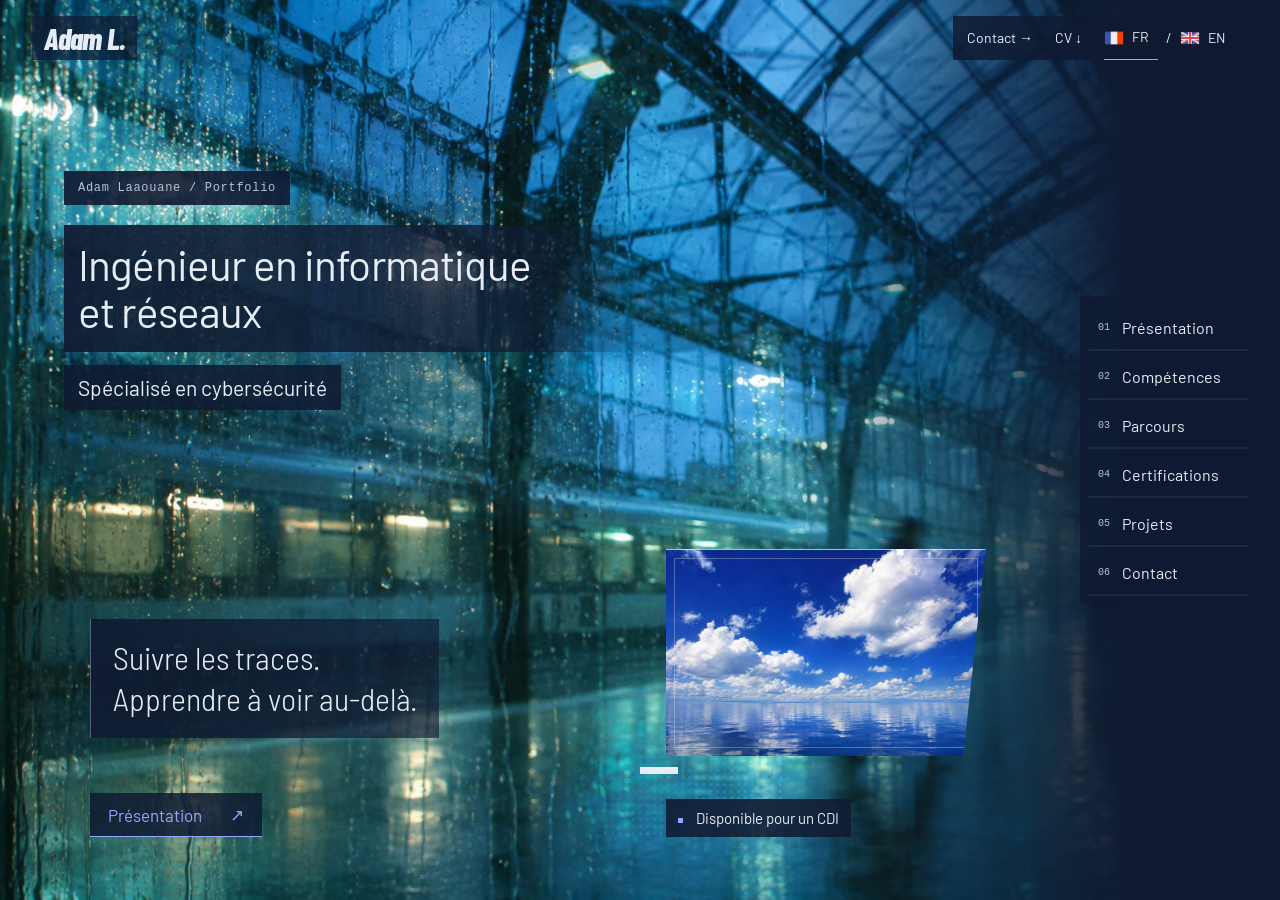
==== commit 01cec389: "Publish nocturnal Soft Club portfolio with click navigation" ====
--- a/index.html
+++ b/index.html
@@ -1,289 +1,227 @@
 <!DOCTYPE html>
-<html class="liquid project-home" data-scene="home" lang="fr">
- <head>
-  <meta charset="utf-8"/>
-  <meta content="width=device-width, initial-scale=1" name="viewport"/>
-  <meta content="Portfolio de Adam LAAOUANE, étudiant ingénieur à ESAIP Angers en Informatique et Réseaux, spécialisé en cybersécurité" name="description"/>
-  <meta content="étudiant, ingénieur, , informatique, réseaux, cybersécurité,ESAIP, esaip, Adam, LAAOUANE" name="keywords"/>
-  <meta content="Adam, laaouane,esaip, Informatique, réseaux, ESAIP" name="news_keywords"/>
-  <meta content="Portfolio ADAM LAAOUANE - Étudiant ingénieur à l'ESAIP" name="description"/>
-  <meta content="Adam LAAOUANE" name="author"/>
-  <meta content="index, noimageindex" name="robots"/>
-  <title>
+
+<html class="cobalt soft-club" data-scene="home" lang="fr">
+<head>
+<meta charset="utf-8"/>
+<meta content="width=device-width, initial-scale=1" name="viewport"/>
+<meta content="Portfolio de Adam LAAOUANE, étudiant ingénieur à ESAIP Angers en Informatique et Réseaux, spécialisé en cybersécurité" name="description"/>
+<meta content="étudiant, ingénieur, , informatique, réseaux, cybersécurité,ESAIP, esaip, Adam, LAAOUANE" name="keywords"/>
+<meta content="Adam, laaouane,esaip, Informatique, réseaux, ESAIP" name="news_keywords"/>
+<meta content="Portfolio ADAM LAAOUANE - Étudiant ingénieur à l'ESAIP" name="description"/>
+<meta content="Adam LAAOUANE" name="author"/>
+<meta content="index, noimageindex" name="robots"/>
+<title>
    Adam Laaouane — Cybersécurité &amp; Réseaux
   </title>
-  <link href="assets/img/logos-v2/adam-monogram.svg" rel="icon" type="image/svg+xml"/>
-  <link as="image" href="assets/img/liquid-index/accueil-1672.webp" imagesizes="100vw" imagesrcset="assets/img/liquid-index/accueil-800.webp 800w, assets/img/liquid-index/accueil-1672.webp 1672w" rel="preload"/>
-  <script defer="" src="assets/js/album.js">
-  </script>
-  <link href="assets/css/fonts.css" rel="stylesheet"/>
-  <link href="assets/css/album.css" rel="stylesheet"/>
-  <link href="assets/css/icons.css" rel="stylesheet"/>
-  <link as="font" crossorigin="" href="assets/fonts/barlow-400-latin.woff2" rel="preload" type="font/woff2"/>
-  <link as="font" crossorigin="" href="assets/fonts/barlowsemicondensed-300-latin.woff2" rel="preload" type="font/woff2"/>
-  <link href="assets/css/thm-badge.css" rel="stylesheet"/>
-  <script defer="" src="assets/js/thm-badge.js">
-  </script>
-  <script defer="" src="assets/js/project-preview.js">
-  </script>
-  <link href="assets/css/liquid-index.css" rel="stylesheet"/>
-  <script defer="" src="assets/js/liquid-index.js">
-  </script>
-  <link href="assets/css/liquid-chapters.css" rel="stylesheet"/>
-  <link href="assets/css/project-home.css" rel="stylesheet"/>
-  <link href="assets/css/motion-study.css" rel="stylesheet"/>
- </head>
- <body>
-  <a class="skip-link" href="#home">
+<link href="assets/img/logos-v2/adam-monogram.svg" rel="icon" type="image/svg+xml"/>
+<script defer="" src="assets/js/album.js">
+</script>
+<link href="assets/css/fonts.css" rel="stylesheet"/>
+<link href="assets/css/album.css" rel="stylesheet"/>
+<link href="assets/css/icons.css" rel="stylesheet"/>
+<link as="font" crossorigin="" href="assets/fonts/barlow-400-latin.woff2" rel="preload" type="font/woff2"/>
+<link as="font" crossorigin="" href="assets/fonts/barlowsemicondensed-300-latin.woff2" rel="preload" type="font/woff2"/>
+<link href="assets/css/thm-badge.css" rel="stylesheet"/>
+<script defer="" src="assets/js/thm-badge.js">
+</script>
+<script defer="" src="assets/js/project-preview.js">
+</script>
+<link href="assets/css/cobalt.css" rel="stylesheet"/>
+<script defer="" src="assets/js/cobalt.js">
+</script>
+<link href="assets/css/soft-club.css" rel="stylesheet"/></head>
+<body>
+<a class="skip-link" href="#home">
    Aller au contenu
   </a>
-  <header class="masthead">
-   <a class="signature" href="#cover">
-    <img alt="" class="personal-mark" decoding="async" height="730" src="assets/img/logos-v2/adam-monogram.svg" width="840"/>
-    Adam Laaouane
-    <span>
-     Ingénieur · Cybersécurité
-    </span>
+<header class="masthead">
+<a aria-label="Adam Laaouane — Accueil" class="signature" href="#cover">
+    Adam L.
    </a>
-   <a class="back-cover" href="#cover">
-    <span aria-hidden="true">
+<a class="back-cover" href="#cover">
+<span aria-hidden="true">
      ↖
     </span>
     Accueil
    </a>
-   <div class="header-links">
-    <a class="header-contact" href="#contact">
+<div class="header-links">
+<a class="header-contact" href="#contact">
      Contact →
     </a>
-    <a download="" href="assets/files/CV_Adam_Laaouane.pdf">
+<a download="" href="assets/files/CV_Adam_Laaouane.pdf">
      CV ↓
     </a>
-    <div aria-label="Langue" class="languages">
-     <a aria-current="true" data-language="" href="index.html#home" hreflang="fr" lang="fr">
-      <img alt="" class="language-flag" decoding="async" height="48" src="assets/icons/flag-fr.png" width="48"/>
+<div aria-label="Langue" class="languages">
+<a aria-current="true" data-language="" href="index.html#home" hreflang="fr" lang="fr">
+<img alt="" class="language-flag" decoding="async" height="48" src="assets/icons/flag-fr.png" width="48"/>
       FR
      </a>
-     <span>
+<span>
       /
      </span>
-     <a data-language="" href="en.html#home" hreflang="en" lang="en">
-      <img alt="" class="language-flag" decoding="async" height="48" src="assets/icons/flag-en.png" width="48"/>
+<a data-language="" href="en.html#home" hreflang="en" lang="en">
+<img alt="" class="language-flag" decoding="async" height="48" src="assets/icons/flag-en.png" width="48"/>
       EN
      </a>
-    </div>
-   </div>
-  </header>
-  <nav aria-label="Navigation des rubriques" class="album-index">
-   <a aria-label="Retour à l'accueil" class="index-cover" href="#cover">
-    <span aria-hidden="true">
+</div>
+</div>
+</header>
+<nav aria-label="Navigation des rubriques" class="album-index">
+<a aria-label="Retour à l'accueil" class="index-cover" href="#cover">
+<span aria-hidden="true">
      ▧
     </span>
     Accueil
    </a>
-   <a data-scene-link="home" href="#home">
-    <span>
+<a data-scene-link="home" href="#home">
+<span>
      01
     </span>
     Présentation
     <i aria-hidden="true">
-    </i>
-   </a>
-   <a data-scene-link="services" href="#services">
-    <span>
+</i>
+</a>
+<a data-scene-link="services" href="#services">
+<span>
      02
     </span>
     Compétences
     <i aria-hidden="true">
-    </i>
-   </a>
-   <a data-scene-link="parcours" href="#parcours">
-    <span>
+</i>
+</a>
+<a data-scene-link="parcours" href="#parcours">
+<span>
      03
     </span>
     Parcours
     <i aria-hidden="true">
-    </i>
-   </a>
-   <a data-scene-link="certifications" href="#certifications">
-    <span>
+</i>
+</a>
+<a data-scene-link="certifications" href="#certifications">
+<span>
      04
     </span>
     Certifications
     <i aria-hidden="true">
-    </i>
-   </a>
-   <a data-scene-link="portfolio" href="#portfolio">
-    <span>
+</i>
+</a>
+<a data-scene-link="portfolio" href="#portfolio">
+<span>
      05
     </span>
     Projets
     <i aria-hidden="true">
-    </i>
-   </a>
-   <a data-scene-link="contact" href="#contact">
-    <span>
+</i>
+</a>
+<a data-scene-link="contact" href="#contact">
+<span>
      06
     </span>
     Contact
     <i aria-hidden="true">
-    </i>
-   </a>
-  </nav>
-  <main>
-   <div class="album-opening" id="cover" tabindex="-1">
-    <div class="cover-stage">
-     <div class="cover-face">
-      <div aria-hidden="true" class="cover-art">
-       <img alt="" fetchpriority="high" height="941" sizes="100vw" src="assets/img/liquid-index/accueil-1672.webp" srcset="assets/img/liquid-index/accueil-800.webp 800w, assets/img/liquid-index/accueil-1672.webp 1672w" width="1672"/>
-      </div>
-      <div class="cover-identity">
-       <h1>
-        Adam Laaouane
+</i>
+</a>
+</nav>
+<main>
+<div class="album-opening" id="cover" tabindex="-1">
+<div class="cover-stage">
+<div class="cover-face">
+<div aria-hidden="true" class="cobalt-decor" data-scene-art="accueil">
+<div class="photo-primary">
+</div>
+<div class="photo-secondary">
+</div>
+<div class="paper-cut">
+</div>
+<div class="halftone">
+</div>
+<div class="chrome-line">
+</div>
+</div>
+<div class="cover-copy">
+<span class="eyebrow">
+        Adam Laaouane / Portfolio
+       </span>
+<h1>
+        Ingénieur en informatique
+        <br/>
+        et réseaux
        </h1>
-       <p>
-        Ingénieur en informatique et réseaux
+<p class="cover-specialty">
+        Spécialisé en cybersécurité
        </p>
-       <p class="identity-domains">
-        Cybersécurité / Systèmes / Réseaux
+<p class="cover-manifesto">
+        Suivre les traces.
+        <br/>
+        Apprendre à voir au-delà.
        </p>
-      </div>
-      <svg aria-hidden="true" class="project-tethers">
-       <path data-tether="soc">
-       </path>
-       <circle data-anchor="soc" r="4">
-       </circle>
-       <path data-tether="game">
-       </path>
-       <circle data-anchor="game" r="3">
-       </circle>
-      </svg>
-      <p class="home-selection-label">
-       Sélection / Projets
-      </p>
-      <a class="home-project home-project--main" data-home-project="soc" href="#portfolioModal5" id="home-soc">
-       <span class="home-project-number">
-        01
-       </span>
-       <div class="home-project-heading">
-        <h2>
-         AI-Augmented
-         <br/>
-         SOC Homelab
-        </h2>
-        <p>
-         Wazuh / Windows / Python · 2026
-        </p>
-       </div>
-       <figure>
-        <img alt="Capture réelle du lab Wazuh" height="422" src="assets/img/projects/wazuh-alert.png" width="473"/>
-        <figcaption>
-         Explorer le lab
-         <span aria-hidden="true">
-          ↗
-         </span>
-        </figcaption>
-       </figure>
-       <div aria-hidden="true" class="soc-peek">
-        <p>
-         Aperçu / SOC Homelab
-        </p>
-        <div class="soc-peek-nodes">
-         <span>
-          Windows / Linux
-         </span>
-         <span>
-          Wazuh
-         </span>
-         <span>
-          LLM local
-         </span>
-        </div>
-       </div>
-      </a>
-      <a class="home-project home-project--secondary" data-home-project="game" href="#portfolioModal1" id="home-game">
-       <span class="home-project-number">
-        02
-       </span>
-       <div class="home-project-heading">
-        <h2>
-         Sticks &amp; Stones
-        </h2>
-        <p>
-         Unity 3D · 2022
-        </p>
-       </div>
-       <figure>
-        <img alt="Visuel du jeu Sticks &amp; Stones" height="899" src="assets/img/projects/ss.png" width="720"/>
-        <figcaption>
-         Découvrir le projet
-         <span aria-hidden="true">
-          ↗
-         </span>
-        </figcaption>
-       </figure>
-      </a>
-      <a class="home-discover" href="#home">
-       Défiler pour découvrir
-       <span aria-hidden="true">
-        ↓
-       </span>
-      </a>
-      <p class="cover-line">
-       Suivre les traces.
-       <br/>
-       Apprendre à voir
-       <span class="keep-together">
-        au-delà.
-       </span>
-      </p>
-     </div>
-     <section aria-label="Présentation" class="scene opening-note" id="home" tabindex="-1">
-      <div aria-hidden="true" class="chapter-art">
-       <img alt="" data-fallback="assets/img/liquid-index/presentation.png" height="941" loading="lazy" sizes="100vw" src="assets/img/liquid-index/presentation-1672.webp" srcset="assets/img/liquid-index/presentation-800.webp 800w, assets/img/liquid-index/presentation-1672.webp 1672w" width="1672"/>
-      </div>
-      <div class="scene-scroll">
-       <div class="scene-content">
-        <div class="arrival">
-         <p class="eyebrow">
+<a class="action cover-entry" href="#home">
+        Présentation
+        <span aria-hidden="true">
+         ↗
+        </span>
+</a>
+<p class="cover-availability">
+        Disponible pour un CDI
+       </p>
+</div>
+
+</div>
+
+</div>
+</div><section aria-label="Présentation" class="scene opening-note" id="home" tabindex="-1">
+<div aria-hidden="true" class="cobalt-decor" data-scene-art="home">
+<div class="photo-primary">
+</div>
+<div class="photo-secondary">
+</div>
+<div class="paper-cut">
+</div>
+<div class="halftone">
+</div>
+<div class="chrome-line">
+</div>
+</div>
+<div class="scene-scroll">
+<div class="scene-content">
+<div class="arrival">
+<p class="eyebrow">
           01 / Présentation
          </p>
-         <h2>
+<h2>
+          Présentation
+         </h2>
+<p class="profile-role">
           Ingénieur en informatique et réseaux
           <br/>
           Spécialisé en cybersécurité
-         </h2>
-         <p class="profile-introduction">
+         </p>
+<p class="profile-introduction">
           Mon parcours relie administration du SI, sécurisation réseau et analyse des événements de sécurité. J'aime comprendre comment les outils fonctionnent ensemble, puis les mettre à l'épreuve dans des projets concrets.
          </p>
-         <p class="availability">
+<p class="availability">
           Disponible pour un CDI
          </p>
-         <div class="actions">
-          <a class="action primary" href="#portfolio">
+<div class="actions">
+<a class="action primary" href="#portfolio">
            Voir mes projets →
           </a>
-          <a class="action" href="#parcours">
+<a class="action" href="#parcours">
            Découvrir mon parcours →
           </a>
-         </div>
-        </div>
-       </div>
-      </div>
-     </section>
-    </div>
-   </div>
-   <div class="intro-story opening-story" id="intro-story">
-    <span class="eyebrow">
+</div>
+<div class="intro-story opening-story" id="intro-story">
+<span class="eyebrow">
      01
     </span>
-    <h2>
+<h2>
      Qui suis-je ?
     </h2>
-    <details class="profile-extra">
-     <summary>
+<details class="profile-extra">
+<summary>
       Informations complémentaires
      </summary>
-     <p>
+<p>
       Ingénieur diplômé en informatique, spécialisé en cybersécurité, je suis passionné par la
                             protection des systèmes d’information et les infrastructures réseau. Grâce à mes expériences
                             en administration systèmes, sécurité, supervision et développement, j’ai acquis une vision
@@ -291,469 +229,488 @@
                             contribuer à des projets techniques ambitieux et poursuivre ma carrière dans la
                             cybersécurité, notamment en tant qu’analyste SOC ou ingénieur sécurité.
      </p>
-     <p class="home-role">
+<p class="home-role">
       Ingénieur en informatique et réseaux
       <br/>
-      <strong>
+<strong>
        Analyste SOC
       </strong>
-     </p>
-     <p class="availability">
-      <i>
-      </i>
+</p>
+<p class="availability">
+<i>
+</i>
       Disponible immédiatement · À la recherche d’un CDI
      </p>
-    </details>
-    <div class="profile-project">
-     <p class="eyebrow">
+</details>
+<div class="profile-project">
+<p class="eyebrow">
       AI-Augmented SOC Homelab
      </p>
-     <a class="action text-action" href="#portfolioModal5">
+<a class="action text-action" href="#portfolioModal5">
       Ouvrir le lab SOC →
      </a>
-    </div>
-   </div>
-   <section aria-label="Compétences" class="scene scene-services" data-track="02" id="services" tabindex="-1">
-    <div aria-hidden="true" class="chapter-art" data-chapter="services">
-     <img alt="" class="scene-image" data-fallback="assets/img/liquid-index/competences.png" height="941" loading="lazy" sizes="100vw" src="assets/img/liquid-index/competences-1672.webp" srcset="assets/img/liquid-index/competences-800.webp 800w, assets/img/liquid-index/competences-1672.webp 1672w" width="1672"/>
-    </div>
-    <div class="scene-scroll">
-     <div class="scene-content">
-      <div class="section-heading">
-       <p class="eyebrow">
+</div>
+</div></div>
+</div>
+</div>
+</section>
+
+<section aria-label="Compétences" class="scene scene-services" data-track="02" id="services" tabindex="-1">
+<div aria-hidden="true" class="cobalt-decor" data-scene-art="services">
+<div class="photo-primary">
+</div>
+<div class="photo-secondary">
+</div>
+<div class="paper-cut">
+</div>
+<div class="halftone">
+</div>
+<div class="chrome-line">
+</div>
+</div>
+<div class="scene-scroll">
+<div class="scene-content">
+<div class="section-heading">
+<p class="eyebrow">
         02
        </p>
-       <h2>
+<h2>
         Compétences
        </h2>
-      </div>
-      <p class="interaction-note">
+</div>
+<p class="interaction-note">
        Sélectionnez un domaine. Les outils et leurs usages se lisent à côté.
       </p>
-      <div class="explorer">
-       <div aria-label="Domaines de compétences" class="skill-index" role="group">
-        <button aria-controls="skill-0" aria-pressed="false" type="button">
-         <span class="skill-label">
-          <span aria-hidden="true" class="portfolio-icon portfolio-icon--shield">
-          </span>
+<div class="explorer">
+<div aria-label="Domaines de compétences" class="skill-index" role="group">
+<button aria-controls="skill-0" aria-pressed="false" type="button">
+<span class="skill-label">
+<span aria-hidden="true" class="portfolio-icon portfolio-icon--shield">
+</span>
           Cybersécurité
          </span>
-         <span aria-hidden="true">
+<span aria-hidden="true">
           ↗
          </span>
-        </button>
-        <button aria-controls="skill-1" aria-pressed="false" type="button">
+</button>
+<button aria-controls="skill-1" aria-pressed="false" type="button">
          Administration système
          <span aria-hidden="true">
           ↗
          </span>
-        </button>
-        <button aria-controls="skill-2" aria-pressed="false" type="button">
-         <span class="skill-label">
-          <span aria-hidden="true" class="portfolio-icon portfolio-icon--web">
-          </span>
+</button>
+<button aria-controls="skill-2" aria-pressed="false" type="button">
+<span class="skill-label">
+<span aria-hidden="true" class="portfolio-icon portfolio-icon--web">
+</span>
           Développement web
          </span>
-         <span aria-hidden="true">
+<span aria-hidden="true">
           ↗
          </span>
-        </button>
-        <button aria-controls="skill-3" aria-pressed="false" type="button">
+</button>
+<button aria-controls="skill-3" aria-pressed="false" type="button">
          Développement logiciel
          <span aria-hidden="true">
           ↗
          </span>
-        </button>
-        <button aria-controls="skill-4" aria-pressed="false" type="button">
-         <span class="skill-label">
-          <span aria-hidden="true" class="portfolio-icon portfolio-icon--android">
-          </span>
+</button>
+<button aria-controls="skill-4" aria-pressed="false" type="button">
+<span class="skill-label">
+<span aria-hidden="true" class="portfolio-icon portfolio-icon--android">
+</span>
           Développement Android
          </span>
-         <span aria-hidden="true">
+<span aria-hidden="true">
           ↗
          </span>
-        </button>
-        <button aria-controls="skill-5" aria-pressed="false" type="button">
-         <span class="skill-label">
-          <span aria-hidden="true" class="portfolio-icon portfolio-icon--web">
-          </span>
+</button>
+<button aria-controls="skill-5" aria-pressed="false" type="button">
+<span class="skill-label">
+<span aria-hidden="true" class="portfolio-icon portfolio-icon--web">
+</span>
           Backend
          </span>
-         <span aria-hidden="true">
+<span aria-hidden="true">
           ↗
          </span>
-        </button>
-        <button aria-controls="skill-6" aria-pressed="false" type="button">
+</button>
+<button aria-controls="skill-6" aria-pressed="false" type="button">
          Outils &amp; gestion
          <span aria-hidden="true">
           ↗
          </span>
-        </button>
-       </div>
-       <div class="skill-panels">
-        <article class="skill-panel" id="skill-0">
-         <h3>
-          <span aria-hidden="true" class="portfolio-icon portfolio-icon--shield">
-          </span>
+</button>
+</div>
+<div class="skill-panels">
+<article class="skill-panel" id="skill-0">
+<h3>
+<span aria-hidden="true" class="portfolio-icon portfolio-icon--shield">
+</span>
           Cybersécurité
          </h3>
-         <div class="skill-body">
-          <div>
-           <ul>
-            <li>
+<div class="skill-body">
+<div>
+<ul>
+<li>
              Pentesting &amp; Ethical Hacking (Nmap, Nessus, Burp Suite, Metasploit, Wireshark)
             </li>
-            <li>
+<li>
              Attaques &amp; contre-mesures : SQLi, XSS, MITM, brute force
             </li>
-            <li>
+<li>
              Supervision &amp; défense : SIEM (Splunk/ELK), EDR/XDR, réponse aux incidents
             </li>
-            <li>
+<li>
              Gestion des accès : Entra ID, MFA, Zero Trust
             </li>
-            <li>
+<li>
              Sécurité messagerie : SPF, DKIM, DMARC, TLS/SSL
             </li>
-            <li>
+<li>
              Normes &amp; conformité : Autodiagnostic ANSSI, PCA/PRA, ISO 27001
             </li>
-           </ul>
-           <a href="https://www.root-me.org/Zetsu-794769">
+</ul>
+<a href="https://www.root-me.org/Zetsu-794769">
             Mon
                             profil Root-Me
            </a>
-           <a href="https://tryhackme.com/p/Z33tsu">
+<a href="https://tryhackme.com/p/Z33tsu">
             Mon profil
                             TryHackMe
            </a>
-           <p>
-            <em>
+<p>
+<em>
              Certification CEH en préparation
             </em>
-           </p>
-           <div class="thm-profile-badge">
-            <div class="thm-badge-viewport">
-             <iframe height="88" loading="lazy" referrerpolicy="no-referrer" sandbox="allow-scripts allow-same-origin allow-popups allow-popups-to-escape-sandbox" src="https://tryhackme.com/api/v2/badges/public-profile?userPublicId=1918814" title="Badge TryHackMe de Z33tsu" width="329">
-             </iframe>
-            </div>
-            <a class="thm-badge-fallback" href="https://tryhackme.com/p/Z33tsu" rel="noopener noreferrer" target="_blank">
+</p>
+<div class="thm-profile-badge">
+<div class="thm-badge-viewport">
+<iframe height="88" loading="lazy" referrerpolicy="no-referrer" sandbox="allow-scripts allow-same-origin allow-popups allow-popups-to-escape-sandbox" src="https://tryhackme.com/api/v2/badges/public-profile?userPublicId=1918814" title="Badge TryHackMe de Z33tsu" width="329">
+</iframe>
+</div>
+<a class="thm-badge-fallback" href="https://tryhackme.com/p/Z33tsu" rel="noopener noreferrer" target="_blank">
              Profil TryHackMe ? ouvrir directement ?
             </a>
-           </div>
-          </div>
-         </div>
-        </article>
-        <article class="skill-panel" id="skill-1">
-         <h3>
+</div>
+</div>
+</div>
+</article>
+<article class="skill-panel" id="skill-1">
+<h3>
           Administration système
          </h3>
-         <div class="skill-body">
-          <div>
-           <ul>
-            <li>
+<div class="skill-body">
+<div>
+<ul>
+<li>
              Windows Server, Linux (Debian/Ubuntu)
             </li>
-            <li>
+<li>
              Active Directory, GPO, comptes &amp; accès
             </li>
-            <li>
+<li>
              Monitoring, sauvegardes, continuité (PCA)
             </li>
-           </ul>
-          </div>
-         </div>
-        </article>
-        <article class="skill-panel" id="skill-2">
-         <h3>
-          <span aria-hidden="true" class="portfolio-icon portfolio-icon--web">
-          </span>
+</ul>
+</div>
+</div>
+</article>
+<article class="skill-panel" id="skill-2">
+<h3>
+<span aria-hidden="true" class="portfolio-icon portfolio-icon--web">
+</span>
           Développement web
          </h3>
-         <div class="skill-body">
-          <div>
-           <ul>
-            <li>
+<div class="skill-body">
+<div>
+<ul>
+<li>
              HTML5, CSS3, JavaScript, PHP
             </li>
-            <li>
+<li>
              Frameworks: Bootstrap, React, Symfony
             </li>
-            <li>
+<li>
              Apps robustes, évolutives, bonnes pratiques
             </li>
-           </ul>
-          </div>
-         </div>
-        </article>
-        <article class="skill-panel" id="skill-3">
-         <h3>
+</ul>
+</div>
+</div>
+</article>
+<article class="skill-panel" id="skill-3">
+<h3>
           Développement logiciel
          </h3>
-         <div class="skill-body">
-          <div>
-           <ul>
-            <li>
+<div class="skill-body">
+<div>
+<ul>
+<li>
              Langages: Java, Python, C, C++, C#
             </li>
-            <li>
+<li>
              Unity 3D, Git/GitHub, patterns &amp; tests
             </li>
-           </ul>
-          </div>
-         </div>
-        </article>
-        <article class="skill-panel" id="skill-4">
-         <h3>
-          <span aria-hidden="true" class="portfolio-icon portfolio-icon--android">
-          </span>
+</ul>
+</div>
+</div>
+</article>
+<article class="skill-panel" id="skill-4">
+<h3>
+<span aria-hidden="true" class="portfolio-icon portfolio-icon--android">
+</span>
           Développement Android
          </h3>
-         <div class="skill-body">
-          <div>
-           <ul>
-            <li>
+<div class="skill-body">
+<div>
+<ul>
+<li>
              Java &amp; Kotlin, Android Studio
             </li>
-            <li>
+<li>
              UI XML, navigation, gestion réseau/DB
             </li>
-           </ul>
-          </div>
-         </div>
-        </article>
-        <article class="skill-panel" id="skill-5">
-         <h3>
-          <span aria-hidden="true" class="portfolio-icon portfolio-icon--web">
-          </span>
+</ul>
+</div>
+</div>
+</article>
+<article class="skill-panel" id="skill-5">
+<h3>
+<span aria-hidden="true" class="portfolio-icon portfolio-icon--web">
+</span>
           Backend
          </h3>
-         <div class="skill-body">
-          <div>
-           <ul>
-            <li>
+<div class="skill-body">
+<div>
+<ul>
+<li>
              PHP, Symfony, APIs REST
             </li>
-            <li>
+<li>
              Sécu applicative: OWASP basics
             </li>
-           </ul>
-          </div>
-         </div>
-        </article>
-        <article class="skill-panel" id="skill-6">
-         <h3>
+</ul>
+</div>
+</div>
+</article>
+<article class="skill-panel" id="skill-6">
+<h3>
           Outils &amp; gestion
          </h3>
-         <div class="skill-body">
-          <div>
-           <ul>
-            <li>
+<div class="skill-body">
+<div>
+<ul>
+<li>
              Office: Word, Excel, PowerPoint, Outlook
             </li>
-            <li>
+<li>
              Projet &amp; collab: MS Project, Trello, Notion
             </li>
-            <li>
+<li>
              Versioning: Git/GitHub
             </li>
-           </ul>
-          </div>
-         </div>
-        </article>
-       </div>
-      </div>
-      <details class="domains-overview">
-       <summary>
+</ul>
+</div>
+</div>
+</article>
+</div>
+</div>
+<details class="domains-overview">
+<summary>
         Vue d’ensemble des domaines
         <span aria-hidden="true">
          +
         </span>
-       </summary>
-       <div class="connections">
-        <article class="connection reveal">
-         <h3>
-          <span>
+</summary>
+<div class="connections">
+<article class="connection reveal">
+<h3>
+<span>
            01
           </span>
           Cybersécurité · Détection · Investigation
          </h3>
-         <ul>
-          <li>
-           <strong>
+<ul>
+<li>
+<strong>
             Cybersécurité
            </strong>
-           <span>
+<span>
             Pentesting &amp; Ethical Hacking (Nmap, Nessus, Burp Suite, Metasploit, Wireshark)
            </span>
-          </li>
-         </ul>
-        </article>
-        <article class="connection reveal">
-         <h3>
-          <span>
+</li>
+</ul>
+</article>
+<article class="connection reveal">
+<h3>
+<span>
            02
           </span>
           Systèmes · Réseaux · Identités
          </h3>
-         <ul>
-          <li>
-           <strong>
+<ul>
+<li>
+<strong>
             Administration système
            </strong>
-           <span>
+<span>
             Windows Server, Linux (Debian/Ubuntu)
            </span>
-          </li>
-         </ul>
-        </article>
-        <article class="connection reveal">
-         <h3>
-          <span>
+</li>
+</ul>
+</article>
+<article class="connection reveal">
+<h3>
+<span>
            03
           </span>
           Développement · Automatisation · Données
          </h3>
-         <ul>
-          <li>
-           <strong>
+<ul>
+<li>
+<strong>
             Développement web
            </strong>
-           <span>
+<span>
             HTML5, CSS3, JavaScript, PHP
            </span>
-          </li>
-          <li>
-           <strong>
+</li>
+<li>
+<strong>
             Développement logiciel
            </strong>
-           <span>
+<span>
             Langages: Java, Python, C, C++, C#
            </span>
-          </li>
-          <li>
-           <strong>
+</li>
+<li>
+<strong>
             Développement Android
            </strong>
-           <span>
+<span>
             Java &amp; Kotlin, Android Studio
            </span>
-          </li>
-          <li>
-           <strong>
+</li>
+<li>
+<strong>
             Backend
            </strong>
-           <span>
+<span>
             PHP, Symfony, APIs REST
            </span>
-          </li>
-          <li>
-           <strong>
+</li>
+<li>
+<strong>
             Outils &amp; gestion
            </strong>
-           <span>
+<span>
             Office: Word, Excel, PowerPoint, Outlook
            </span>
-          </li>
-         </ul>
-        </article>
-       </div>
-      </details>
-     </div>
-    </div>
-   </section>
-   <section aria-label="Parcours" class="scene scene-parcours" data-track="03" id="parcours" tabindex="-1">
-    <div aria-hidden="true" class="chapter-art" data-chapter="parcours">
-     <img alt="" class="scene-image" data-fallback="assets/img/liquid-index/parcours.png" height="941" loading="lazy" sizes="100vw" src="assets/img/liquid-index/parcours-1672.webp" srcset="assets/img/liquid-index/parcours-800.webp 800w, assets/img/liquid-index/parcours-1672.webp 1672w" width="1672"/>
-    </div>
-    <div class="scene-scroll">
-     <div class="scene-content">
-      <div class="section-heading">
-       <p class="eyebrow">
+</li>
+</ul>
+</article>
+</div>
+</details>
+</div>
+</div>
+</section>
+<section aria-label="Parcours" class="scene scene-parcours" data-track="03" id="parcours" tabindex="-1">
+<div aria-hidden="true" class="cobalt-decor" data-scene-art="parcours">
+<div class="photo-primary">
+</div>
+<div class="photo-secondary">
+</div>
+<div class="paper-cut">
+</div>
+<div class="halftone">
+</div>
+<div class="chrome-line">
+</div>
+</div>
+<div class="scene-scroll">
+<div class="scene-content">
+<div class="section-heading">
+<p class="eyebrow">
         03
        </p>
-       <div aria-hidden="true" class="route-fragment">
-        <img alt="" data-fallback="assets/img/liquid-index/parcours.png" height="941" loading="lazy" sizes="100vw" src="assets/img/liquid-index/parcours-1672.webp" srcset="assets/img/liquid-index/parcours-800.webp 800w, assets/img/liquid-index/parcours-1672.webp 1672w" width="1672"/>
-       </div>
-       <h2>
+<h2>
         Parcours
        </h2>
-       <p class="route">
+<p class="route">
         Agadir · Angers · Arnhem
         <br/>
         Valladolid · Nantes
        </p>
-      </div>
-      <nav aria-label="Étapes du parcours" class="route-index">
-       <a href="#stop-0">
-        <span>
+</div>
+<nav aria-label="Étapes du parcours" class="route-index">
+<a href="#stop-0">
+<span>
          2026
         </span>
         Ingénieur Réseaux et Sécurité
        </a>
-       <a href="#stop-1">
-        <span>
+<a href="#stop-1">
+<span>
          2026
         </span>
         Data Analyst
        </a>
-       <a href="#stop-2">
-        <span>
+<a href="#stop-2">
+<span>
          2024 - 2025
         </span>
         Contrat de professionnalisation
        </a>
-       <a href="#stop-3">
-        <span>
+<a href="#stop-3">
+<span>
          2023 - 2025
         </span>
         Cycle ingénieur à l'ESAIP
        </a>
-       <a href="#stop-4">
-        <span>
+<a href="#stop-4">
+<span>
          janvier - juin 2024
         </span>
         Deuxième Séjour d'études à l'étranger
        </a>
-       <a href="#stop-5">
-        <span>
+<a href="#stop-5">
+<span>
          janvier - juin 2022
         </span>
         Premier Séjour d'études à l'étranger
        </a>
-       <a href="#stop-6">
-        <span>
+<a href="#stop-6">
+<span>
          2020 - 2022
         </span>
         Classe préparatoire à l'ESAIP Angers
        </a>
-       <a href="#stop-7">
-        <span>
+<a href="#stop-7">
+<span>
          2020
         </span>
         Baccalauréat Scientifique
        </a>
-      </nav>
-      <div class="journey-list">
-       <article class="journey-stop reveal" id="stop-0">
-        <header>
-         <span class="stop-date">
+</nav>
+<div class="journey-list">
+<article class="journey-stop reveal" id="stop-0">
+<header>
+<span class="stop-date">
           2026
          </span>
-         <div class="organization">
-          <img alt="" class="organization-logo organization-logo--emblem" decoding="async" height="1214" loading="lazy" src="assets/img/logos/wilaya-emblem.png" width="1295"/>
-          <p class="organization-name">
+<div class="organization">
+<img alt="" class="organization-logo organization-logo--emblem" decoding="async" height="1214" loading="lazy" src="assets/img/logos/wilaya-emblem.png" width="1295"/>
+<p class="organization-name">
            Préfecture d’Agadir Ida-Outanane — Région Souss-Massa
           </p>
-         </div>
-         <h3>
+</div>
+<h3>
           Ingénieur Réseaux et Sécurité
          </h3>
-        </header>
-        <div class="stop-body">
-         <div>
-          <p>
+</header>
+<div class="stop-body">
+<div>
+<p>
            Expérience internationale de 2 mois au sein de la
            <strong>
             Préfecture d'Agadir Ida-Outanane - Région Souss-Massa
@@ -770,27 +727,27 @@
            </strong>
            pour le monitoring des performances réseau.
           </p>
-         </div>
-        </div>
-       </article>
-       <article class="journey-stop reveal" id="stop-1">
-        <header>
-         <span class="stop-date">
+</div>
+</div>
+</article>
+<article class="journey-stop reveal" id="stop-1">
+<header>
+<span class="stop-date">
           2026
          </span>
-         <div class="organization">
-          <img alt="" class="org-logo" decoding="async" height="165" loading="lazy" src="assets/img/logos-v2/esaip-original.svg" width="334"/>
-          <p class="organization-name">
+<div class="organization">
+<img alt="" class="org-logo" decoding="async" height="165" loading="lazy" src="assets/img/logos-v2/esaip-dark.svg" width="334"/>
+<p class="organization-name">
            ESAIP · Angers
           </p>
-         </div>
-         <h3>
+</div>
+<h3>
           Data Analyst
          </h3>
-        </header>
-        <div class="stop-body">
-         <div>
-          <p>
+</header>
+<div class="stop-body">
+<div>
+<p>
            Stage de 3 mois au sein de
            <strong>
             l'ESAIP (Angers, France)
@@ -817,27 +774,27 @@
                                 dynamiques (Sunburst, graphiques interactifs, visualisations avancées) facilitant
                                 l'analyse et la prise de décision.
           </p>
-         </div>
-        </div>
-       </article>
-       <article class="journey-stop reveal" id="stop-2">
-        <header>
-         <span class="stop-date">
+</div>
+</div>
+</article>
+<article class="journey-stop reveal" id="stop-2">
+<header>
+<span class="stop-date">
           2024 - 2025
          </span>
-         <div class="organization">
-          <img alt="" class="organization-logo organization-logo--slogan" decoding="async" height="120" loading="lazy" src="assets/img/logos/happy-babees.png" width="279"/>
-          <p class="organization-name">
+<div class="organization">
+<img alt="" class="organization-logo organization-logo--slogan" decoding="async" height="120" loading="lazy" src="assets/img/logos/happy-babees.png" width="279"/>
+<p class="organization-name">
            Happy Babees · Nantes
           </p>
-         </div>
-         <h3>
+</div>
+<h3>
           Contrat de professionnalisation
          </h3>
-        </header>
-        <div class="stop-body">
-         <div>
-          <p>
+</header>
+<div class="stop-body">
+<div>
+<p>
            Chargé de systèmes d'information opérationnel chez
            <strong>
             Happy Babees
@@ -849,588 +806,619 @@
                                 cybersécurité (autodiagnostic ANSSI, PCA/PRA, gestion des accès, protocoles de
                                 messagerie sécurisés).
           </p>
-         </div>
-        </div>
-       </article>
-       <article class="journey-stop reveal" id="stop-3">
-        <header>
-         <span class="stop-date">
+</div>
+</div>
+</article>
+<article class="journey-stop reveal" id="stop-3">
+<header>
+<span class="stop-date">
           2023 - 2025
          </span>
-         <div class="organization">
-          <img alt="" class="org-logo" decoding="async" height="165" loading="lazy" src="assets/img/logos-v2/esaip-original.svg" width="334"/>
-          <p class="organization-name">
+<div class="organization">
+<img alt="" class="org-logo" decoding="async" height="165" loading="lazy" src="assets/img/logos-v2/esaip-dark.svg" width="334"/>
+<p class="organization-name">
            ESAIP · Angers
           </p>
-         </div>
-         <h3>
+</div>
+<h3>
           Cycle ingénieur à l'ESAIP
          </h3>
-        </header>
-        <div class="stop-body">
-         <div>
-          <p>
+</header>
+<div class="stop-body">
+<div>
+<p>
            Cycle ingénieur en informatique et réseaux à l'ESAIP, avec spécialisation en
                                 cybersécurité.
                                 Formation mêlant théorie et projets concrets dans un contexte international.
           </p>
-         </div>
-        </div>
-       </article>
-       <article class="journey-stop reveal" id="stop-4">
-        <header>
-         <span class="stop-date">
+</div>
+</div>
+</article>
+<article class="journey-stop reveal" id="stop-4">
+<header>
+<span class="stop-date">
           janvier - juin 2024
          </span>
-         <div class="organization">
-          <img alt="" class="organization-logo" decoding="async" height="155" loading="lazy" src="assets/img/logos/uemc.jpg" width="252"/>
-          <p class="organization-name">
+<div class="organization">
+<img alt="" class="organization-logo" decoding="async" height="155" loading="lazy" src="assets/img/logos/uemc.jpg" width="252"/>
+<p class="organization-name">
            UEMC · Valladolid
           </p>
-         </div>
-         <h3>
+</div>
+<h3>
           Deuxième Séjour d'études à l'étranger
          </h3>
-        </header>
-        <div class="stop-body">
-         <div>
-          <p>
+</header>
+<div class="stop-body">
+<div>
+<p>
            Séjour Erasmus à Valladolid (UEMC, Espagne).
                                 Renforcement des compétences en cybersécurité et en informatique dans un environnement
                                 multiculturel.
           </p>
-         </div>
-        </div>
-       </article>
-       <article class="journey-stop reveal" id="stop-5">
-        <header>
-         <span class="stop-date">
+</div>
+</div>
+</article>
+<article class="journey-stop reveal" id="stop-5">
+<header>
+<span class="stop-date">
           janvier - juin 2022
          </span>
-         <div class="organization">
-          <img alt="" class="organization-logo organization-logo--han" decoding="async" height="183" loading="lazy" src="assets/img/logos/han.png" width="276"/>
-          <p class="organization-name">
+<div class="organization">
+<img alt="" class="organization-logo organization-logo--han" decoding="async" height="183" loading="lazy" src="assets/img/logos/han.png" width="276"/>
+<p class="organization-name">
            HAN University of Applied Sciences · Arnhem
           </p>
-         </div>
-         <h3>
+</div>
+<h3>
           Premier Séjour d'études à l'étranger
          </h3>
-        </header>
-        <div class="stop-body">
-         <div>
-          <p>
+</header>
+<div class="stop-body">
+<div>
+<p>
            Séjour Erasmus à Arnhem (Pays-Bas), au sein de la HAN University of Applied Sciences.
                                 Découverte de nouvelles approches pédagogiques et techniques.
           </p>
-         </div>
-        </div>
-       </article>
-       <article class="journey-stop reveal" id="stop-6">
-        <header>
-         <span class="stop-date">
+</div>
+</div>
+</article>
+<article class="journey-stop reveal" id="stop-6">
+<header>
+<span class="stop-date">
           2020 - 2022
          </span>
-         <div class="organization">
-          <img alt="" class="org-logo" decoding="async" height="165" loading="lazy" src="assets/img/logos-v2/esaip-original.svg" width="334"/>
-          <p class="organization-name">
+<div class="organization">
+<img alt="" class="org-logo" decoding="async" height="165" loading="lazy" src="assets/img/logos-v2/esaip-dark.svg" width="334"/>
+<p class="organization-name">
            ESAIP · Angers
           </p>
-         </div>
-         <h3>
+</div>
+<h3>
           Classe préparatoire à l'ESAIP Angers
          </h3>
-        </header>
-        <div class="stop-body">
-         <div>
-          <p>
+</header>
+<div class="stop-body">
+<div>
+<p>
            Cycle préparatoire intégré à l'école d'ingénieurs ESAIP à Angers.
           </p>
-         </div>
-        </div>
-       </article>
-       <article class="journey-stop reveal" id="stop-7">
-        <header>
-         <span class="stop-date">
+</div>
+</div>
+</article>
+<article class="journey-stop reveal" id="stop-7">
+<header>
+<span class="stop-date">
           2020
          </span>
-         <img alt="maroc-image" decoding="async" height="740" loading="lazy" src="assets/img/logos/maroc.png" width="1040"/>
-         <h3>
+<img alt="maroc-image" decoding="async" height="740" loading="lazy" src="assets/img/logos/maroc.png" width="1040"/>
+<h3>
           Baccalauréat Scientifique
          </h3>
-        </header>
-        <div class="stop-body">
-         <div>
-          <p>
+</header>
+<div class="stop-body">
+<div>
+<p>
            Baccalauréat scientifique option Physique-Chimie (BFI) – Agadir, Maroc.
           </p>
-         </div>
-        </div>
-       </article>
-      </div>
-     </div>
-    </div>
-   </section>
-   <section aria-label="Certifications" class="scene scene-certifications" data-track="04" id="certifications" tabindex="-1">
-    <div aria-hidden="true" class="chapter-art" data-chapter="certifications">
-     <img alt="" class="scene-image" data-fallback="assets/img/liquid-index/certifications.png" height="941" loading="lazy" sizes="100vw" src="assets/img/liquid-index/certifications-1672.webp" srcset="assets/img/liquid-index/certifications-800.webp 800w, assets/img/liquid-index/certifications-1672.webp 1672w" width="1672"/>
-    </div>
-    <div class="scene-scroll">
-     <div class="scene-content">
-      <div class="section-heading">
-       <p class="eyebrow">
+</div>
+</div>
+</article>
+</div>
+</div>
+</div>
+</section>
+<section aria-label="Certifications" class="scene scene-certifications" data-track="04" id="certifications" tabindex="-1">
+<div aria-hidden="true" class="cobalt-decor" data-scene-art="certifications">
+<div class="photo-primary">
+</div>
+<div class="photo-secondary">
+</div>
+<div class="paper-cut">
+</div>
+<div class="halftone">
+</div>
+<div class="chrome-line">
+</div>
+</div>
+<div class="scene-scroll">
+<div class="scene-content">
+<div class="section-heading">
+<p class="eyebrow">
         04
        </p>
-       <h2>
+<h2>
         Certifications
        </h2>
-      </div>
-      <div class="credentials">
-       <details class="credential" open="">
-        <summary>
-         <img alt="" class="org-logo" decoding="async" height="461" loading="lazy" src="assets/img/logos-v2/tryhackme-original.svg" width="824"/>
-         <span class="credential-name">
-          <h3>
+</div>
+<div class="credentials">
+<details class="credential" open="">
+<summary>
+<img alt="" class="org-logo" decoding="async" height="461" loading="lazy" src="assets/img/logos-v2/tryhackme-dark.svg" width="824"/>
+<span class="credential-name">
+<h3>
            SOC Level 1
           </h3>
-          <p>
+<p>
            TryHackMe
           </p>
-         </span>
-         <span aria-hidden="true" class="expand">
+</span>
+<span aria-hidden="true" class="expand">
           +
          </span>
-        </summary>
-        <div class="credential-detail">
-         <p>
+</summary>
+<div class="credential-detail">
+<p>
           Émise en juillet 2026
          </p>
-         <p>
+<p>
           Identifiant du diplôme : THM-HOP2UNZ6FI
          </p>
-         <a href="https://tryhackme-certificates.s3-eu-west-1.amazonaws.com/THM-HOP2UNZ6FI.pdf" rel="noopener noreferrer" target="_blank">
+<a href="https://tryhackme-certificates.s3-eu-west-1.amazonaws.com/THM-HOP2UNZ6FI.pdf" rel="noopener noreferrer" target="_blank">
           Afficher le diplôme ↗
          </a>
-        </div>
-       </details>
-       <details class="credential">
-        <summary>
-         <img alt="" class="org-logo" decoding="async" height="461" loading="lazy" src="assets/img/logos-v2/tryhackme-original.svg" width="824"/>
-         <span class="credential-name">
-          <h3>
+</div>
+</details>
+<details class="credential">
+<summary>
+<img alt="" class="org-logo" decoding="async" height="461" loading="lazy" src="assets/img/logos-v2/tryhackme-dark.svg" width="824"/>
+<span class="credential-name">
+<h3>
            Pre Security Certificate
           </h3>
-          <p>
+<p>
            TryHackMe
           </p>
-         </span>
-         <span aria-hidden="true" class="expand">
+</span>
+<span aria-hidden="true" class="expand">
           +
          </span>
-        </summary>
-        <div class="credential-detail">
-         <p>
+</summary>
+<div class="credential-detail">
+<p>
           Émise en février 2026
          </p>
-         <p>
+<p>
           Identifiant du diplôme : THM-9AQQVFHQ4K
          </p>
-         <a href="https://tryhackme-certificates.s3-eu-west-1.amazonaws.com/THM-9AQQVFHQ4K.pdf" rel="noopener noreferrer" target="_blank">
+<a href="https://tryhackme-certificates.s3-eu-west-1.amazonaws.com/THM-9AQQVFHQ4K.pdf" rel="noopener noreferrer" target="_blank">
           Afficher le diplôme ↗
          </a>
-        </div>
-       </details>
-       <details class="credential">
-        <summary>
-         <img alt="" class="org-logo anssi-logo" decoding="async" height="1000" loading="lazy" src="assets/logos/anssi.png" width="1000"/>
-         <span class="credential-name">
-          <h3>
+</div>
+</details>
+<details class="credential">
+<summary>
+<img alt="" class="org-logo anssi-logo" decoding="async" height="1000" loading="lazy" src="assets/logos/anssi.png" width="1000"/>
+<span class="credential-name">
+<h3>
            MOOC ANSSI
           </h3>
-          <p>
+<p>
            ANSSI - Agence nationale de la sécurité des systèmes
                                 d'information
           </p>
-         </span>
-         <span aria-hidden="true" class="expand">
+</span>
+<span aria-hidden="true" class="expand">
           +
          </span>
-        </summary>
-        <div class="credential-detail">
-        </div>
-       </details>
-       <details class="credential">
-        <summary>
-         <img alt="" class="org-logo org-logo--vertical" decoding="async" height="305" loading="lazy" src="assets/img/logos-v2/microsoft-original.svg" width="420"/>
-         <span class="credential-name">
-          <h3>
+</summary>
+<div class="credential-detail">
+</div>
+</details>
+<details class="credential">
+<summary>
+<img alt="" class="org-logo org-logo--vertical" decoding="async" height="305" loading="lazy" src="assets/img/logos-v2/microsoft-dark.svg" width="420"/>
+<span class="credential-name">
+<h3>
            Microsoft Certified: Azure AI Fundamentals
           </h3>
-          <p>
+<p>
            Microsoft
           </p>
-         </span>
-         <span aria-hidden="true" class="expand">
+</span>
+<span aria-hidden="true" class="expand">
           +
          </span>
-        </summary>
-        <div class="credential-detail">
-         <p>
+</summary>
+<div class="credential-detail">
+<p>
           Émise en octobre 2023
          </p>
-        </div>
-       </details>
-       <details class="credential">
-        <summary>
-         <img alt="" class="org-logo org-logo--toeic" decoding="async" height="340" loading="lazy" src="assets/img/logos-v2/toeic-original.svg" width="510"/>
-         <span class="credential-name">
-          <h3>
+</div>
+</details>
+<details class="credential">
+<summary>
+<img alt="" class="org-logo org-logo--toeic" decoding="async" height="340" loading="lazy" src="assets/img/logos-v2/toeic-dark.svg" width="510"/>
+<span class="credential-name">
+<h3>
            Test of English for International Communication (TOEIC)
           </h3>
-          <p>
+<p>
            ETS
           </p>
-         </span>
-         <span aria-hidden="true" class="expand">
+</span>
+<span aria-hidden="true" class="expand">
           +
          </span>
-        </summary>
-        <div class="credential-detail">
-         <p>
+</summary>
+<div class="credential-detail">
+<p>
           Émise en septembre 2023
          </p>
-         <p>
-          <strong>
+<p>
+<strong>
            Compétence : CEFR Level C1
           </strong>
-         </p>
-        </div>
-       </details>
-      </div>
-     </div>
-    </div>
-   </section>
-   <section aria-label="Projets" class="scene scene-portfolio" data-track="05" id="portfolio" tabindex="-1">
-    <div aria-hidden="true" class="chapter-art" data-chapter="portfolio">
-     <img alt="" class="scene-image" data-fallback="assets/img/liquid-index/projets.png" height="941" loading="lazy" sizes="100vw" src="assets/img/liquid-index/projets-1672.webp" srcset="assets/img/liquid-index/projets-800.webp 800w, assets/img/liquid-index/projets-1672.webp 1672w" width="1672"/>
-    </div>
-    <div class="scene-scroll">
-     <div class="scene-content">
-      <div class="section-heading">
-       <p class="eyebrow">
+</p>
+</div>
+</details>
+</div>
+</div>
+</div>
+</section>
+<section aria-label="Projets" class="scene scene-portfolio" data-track="05" id="portfolio" tabindex="-1">
+<div aria-hidden="true" class="cobalt-decor" data-scene-art="portfolio">
+<div class="photo-primary">
+</div>
+<div class="photo-secondary">
+</div>
+<div class="paper-cut">
+</div>
+<div class="halftone">
+</div>
+<div class="chrome-line">
+</div>
+<div aria-hidden="true" class="project-fragments">
+<img alt="" loading="lazy" src="assets/img/projects/wazuh-alert.png"/>
+<img alt="" loading="lazy" src="assets/img/projects/ss.png"/>
+</div>
+</div>
+<div class="scene-scroll">
+<div class="scene-content">
+<div class="section-heading">
+<p class="eyebrow">
         05
        </p>
-       <h2>
+<h2>
         Projets
        </h2>
-      </div>
-      <div class="project-spread">
-       <div aria-label="Aperçu du projet" class="project-selection">
-        <img alt="Wazuh Security Alert" height="422" loading="lazy" src="assets/img/projects/wazuh-alert.png" width="473"/>
-        <h3 id="selected-project-title">
+</div>
+<div class="project-spread">
+<div aria-label="Aperçu du projet" class="project-selection">
+<img alt="Wazuh Security Alert" height="422" loading="lazy" src="assets/img/projects/wazuh-alert.png" width="473"/>
+<h3 id="selected-project-title">
          AI-Augmented SOC Homelab
         </h3>
-        <a class="action selected-project-open" href="#portfolioModal5">
+<a class="action selected-project-open" href="#portfolioModal5">
          Ouvrir le projet →
         </a>
-       </div>
-       <div class="project-shelf">
-        <h3 class="index-title">
-         <span aria-hidden="true" class="portfolio-icon portfolio-icon--image">
-         </span>
+</div>
+<div class="project-shelf">
+<h3 class="index-title">
+<span aria-hidden="true" class="portfolio-icon portfolio-icon--image">
+</span>
          Explorer les cinq projets
         </h3>
-        <div class="departure-board">
-         <div class="board-heading">
-          <span>
+<div class="departure-board">
+<div class="board-heading">
+<span>
            TABLEAU DES PROJETS
           </span>
-          <span>
+<span>
            2021 — 2026
           </span>
-         </div>
-         <a class="departure featured" data-project-preview="0" href="#portfolioModal5">
-          <span class="ref">
+</div>
+<a class="departure featured" data-project-preview="0" href="#portfolioModal5">
+<span class="ref">
            P / 01
           </span>
-          <span class="project-name">
+<span class="project-name">
            AI-Augmented SOC Homelab
            <small>
             Blue Team / SIEM / AI
            </small>
-          </span>
-          <span class="project-year">
+</span>
+<span class="project-year">
            2026
           </span>
-          <span aria-hidden="true" class="departure-arrow">
+<span aria-hidden="true" class="departure-arrow">
            →
           </span>
-         </a>
-         <button aria-label="Afficher l’aperçu : AI-Augmented SOC Homelab Blue Team / SIEM / AI" aria-pressed="true" class="project-select" data-project-index="0" type="button">
+</a>
+<button aria-label="Afficher l’aperçu : AI-Augmented SOC Homelab Blue Team / SIEM / AI" aria-pressed="true" class="project-select" data-project-index="0" type="button">
           Aperçu
          </button>
-         <a class="departure" data-project-preview="1" href="#portfolioModal4">
-          <span class="ref">
+<a class="departure" data-project-preview="1" href="#portfolioModal4">
+<span class="ref">
            P / 02
           </span>
-          <span class="project-name">
+<span class="project-name">
            Projet Scientifique d'Initiation à la Recherche
            <small>
             IA &amp; Cyber-résilience
            </small>
-          </span>
-          <span class="project-year">
+</span>
+<span class="project-year">
            2023-2024
           </span>
-          <span aria-hidden="true" class="departure-arrow">
+<span aria-hidden="true" class="departure-arrow">
            →
           </span>
-         </a>
-         <button aria-label="Afficher l’aperçu : Projet Scientifique d'Initiation à la Recherche IA &amp; Cyber-résilience" aria-pressed="false" class="project-select" data-project-index="1" type="button">
+</a>
+<button aria-label="Afficher l’aperçu : Projet Scientifique d'Initiation à la Recherche IA &amp; Cyber-résilience" aria-pressed="false" class="project-select" data-project-index="1" type="button">
           Aperçu
          </button>
-         <a class="departure" data-project-preview="2" href="#portfolioModal1">
-          <span class="ref">
+<a class="departure" data-project-preview="2" href="#portfolioModal1">
+<span class="ref">
            P / 03
           </span>
-          <span class="project-name">
+<span class="project-name">
            Sticks &amp; Stones
            <small>
             Unity 3D
            </small>
-          </span>
-          <span class="project-year">
+</span>
+<span class="project-year">
            2022
           </span>
-          <span aria-hidden="true" class="departure-arrow">
+<span aria-hidden="true" class="departure-arrow">
            →
           </span>
-         </a>
-         <button aria-label="Afficher l’aperçu : Sticks &amp; Stones Unity 3D" aria-pressed="false" class="project-select" data-project-index="2" type="button">
+</a>
+<button aria-label="Afficher l’aperçu : Sticks &amp; Stones Unity 3D" aria-pressed="false" class="project-select" data-project-index="2" type="button">
           Aperçu
          </button>
-         <a class="departure" data-project-preview="3" href="#portfolioModal2">
-          <span class="ref">
+<a class="departure" data-project-preview="3" href="#portfolioModal2">
+<span class="ref">
            P / 04
           </span>
-          <span class="project-name">
+<span class="project-name">
            Esaip Robotics
            <small>
             Python, C
            </small>
-          </span>
-          <span class="project-year">
+</span>
+<span class="project-year">
            2022
           </span>
-          <span aria-hidden="true" class="departure-arrow">
+<span aria-hidden="true" class="departure-arrow">
            →
           </span>
-         </a>
-         <button aria-label="Afficher l’aperçu : Esaip Robotics Python, C" aria-pressed="false" class="project-select" data-project-index="3" type="button">
+</a>
+<button aria-label="Afficher l’aperçu : Esaip Robotics Python, C" aria-pressed="false" class="project-select" data-project-index="3" type="button">
           Aperçu
          </button>
-         <a class="departure" data-project-preview="4" href="#portfolioModal3">
-          <span class="ref">
+<a class="departure" data-project-preview="4" href="#portfolioModal3">
+<span class="ref">
            P / 05
           </span>
-          <span class="project-name">
+<span class="project-name">
            Tournoi d'esport
            <small>
             Esaip Rivals
            </small>
-          </span>
-          <span class="project-year">
+</span>
+<span class="project-year">
            2021
           </span>
-          <span aria-hidden="true" class="departure-arrow">
+<span aria-hidden="true" class="departure-arrow">
            →
           </span>
-         </a>
-         <button aria-label="Afficher l’aperçu : Tournoi d'esport Esaip Rivals" aria-pressed="false" class="project-select" data-project-index="4" type="button">
+</a>
+<button aria-label="Afficher l’aperçu : Tournoi d'esport Esaip Rivals" aria-pressed="false" class="project-select" data-project-index="4" type="button">
           Aperçu
          </button>
-         <p class="board-foot">
+<p class="board-foot">
           Sélectionnez une ligne pour ouvrir le carnet du projet.
          </p>
-        </div>
-       </div>
-       <div class="soc-sequence">
-        <article class="soc-step reveal" id="soc-step-0" tabindex="-1">
-         <img alt="AI-Augmented SOC Homelab" decoding="async" height="1024" loading="lazy" src="assets/img/projects/ai-soc-homelab.png" width="1536"/>
-         <div class="soc-copy">
-          <span class="eyebrow">
+</div>
+</div>
+<div class="soc-sequence">
+<article class="soc-step reveal" id="soc-step-0" tabindex="-1">
+<img alt="AI-Augmented SOC Homelab" decoding="async" height="1024" loading="lazy" src="assets/img/projects/ai-soc-homelab.png" width="1536"/>
+<div class="soc-copy">
+<span class="eyebrow">
            SOC / 01
           </span>
-          <h3>
+<h3>
            Vue d’ensemble
           </h3>
-          <p>
+<p>
            Conception et déploiement d'un homelab SOC virtualisé visant à
                                     reproduire les principales fonctions d'un environnement Blue Team.
                                     Le laboratoire centralise les événements de sécurité provenant de
                                     différents systèmes afin de permettre leur supervision, leur
                                     détection et leur analyse depuis une plateforme SIEM/XDR.
           </p>
-          <p>
+<p>
            Le projet permet également de générer différents scénarios de
                                     sécurité contrôlés afin d'obtenir des alertes réalistes et de
                                     reproduire les premières étapes du travail d'un analyste SOC :
                                     collecte de télémétrie, qualification d'événements, analyse,
                                     contextualisation et investigation.
           </p>
-         </div>
-        </article>
-        <article class="soc-step reveal" id="soc-step-1" tabindex="-1">
-         <img alt="SOC Homelab Architecture" decoding="async" height="1024" loading="lazy" src="assets/img/projects/soc-architecture.png" width="1536"/>
-         <div class="soc-copy">
-          <span class="eyebrow">
+</div>
+</article>
+<article class="soc-step reveal" id="soc-step-1" tabindex="-1">
+<img alt="SOC Homelab Architecture" decoding="async" height="1024" loading="lazy" src="assets/img/projects/soc-architecture.png" width="1536"/>
+<div class="soc-copy">
+<span class="eyebrow">
            SOC / 02
           </span>
-          <h3>
+<h3>
            Architecture du SOC
           </h3>
-          <p>
+<p>
            L'environnement repose sur plusieurs machines virtuelles,
                                     comprenant notamment des endpoints Windows et Linux supervisés par
                                     des agents Wazuh. Les événements sont centralisés sur le serveur
                                     Wazuh afin d'être analysés, corrélés et présentés depuis le
                                     dashboard SOC.
           </p>
-         </div>
-        </article>
-        <article class="soc-step reveal" id="soc-step-2" tabindex="-1">
-         <img alt="Wazuh Security Alert" decoding="async" height="422" loading="lazy" src="assets/img/projects/wazuh-alert.png" width="473"/>
-         <div class="soc-copy">
-          <span class="eyebrow">
+</div>
+</article>
+<article class="soc-step reveal" id="soc-step-2" tabindex="-1">
+<img alt="Wazuh Security Alert" decoding="async" height="422" loading="lazy" src="assets/img/projects/wazuh-alert.png" width="473"/>
+<div class="soc-copy">
+<span class="eyebrow">
            SOC / 03
           </span>
-          <h3>
+<h3>
            Détection &amp; investigation
           </h3>
-          <p>
+<p>
            Plusieurs scénarios sont exécutés dans le laboratoire afin de
                                     générer des événements de sécurité observables depuis Wazuh.
                                     L'objectif est de reproduire un workflow de triage SOC en
                                     identifiant la source de l'événement, son contexte, sa sévérité
                                     ainsi que les éléments utiles à une investigation plus approfondie.
           </p>
-         </div>
-        </article>
-        <article class="soc-step reveal" id="soc-step-3" tabindex="-1">
-         <div class="soc-copy">
-          <span class="eyebrow">
+</div>
+</article>
+<article class="soc-step reveal" id="soc-step-3" tabindex="-1">
+<div class="soc-copy">
+<span class="eyebrow">
            SOC / 04
           </span>
-          <h3>
+<h3>
            Triage assisté par IA
           </h3>
-          <p>
+<p>
            Une couche d'intelligence artificielle est intégrée au workflow
                                     afin d'assister l'analyse des alertes remontées par le SOC.
                                     Les événements peuvent être transmis à un modèle de langage local
                                     via un pipeline automatisé afin de produire une synthèse exploitable
                                     par l'analyste.
           </p>
-          <p>
+<p>
            Le modèle peut notamment aider à identifier les informations
                                     importantes d'une alerte, résumer le comportement observé,
                                     contextualiser l'événement et proposer des pistes
                                     d'investigation complémentaires.
           </p>
-         </div>
-        </article>
-        <article class="soc-step reveal" id="soc-step-4" tabindex="-1">
-         <div class="soc-copy">
-          <span class="eyebrow">
+</div>
+</article>
+<article class="soc-step reveal" id="soc-step-4" tabindex="-1">
+<div class="soc-copy">
+<span class="eyebrow">
            SOC / 05
           </span>
-          <h3>
+<h3>
            Mise en œuvre
           </h3>
-          <ul>
-           <li>
+<ul>
+<li>
             Déploiement et configuration d'une plateforme Wazuh SIEM/XDR
            </li>
-           <li>
+<li>
             Supervision d'endpoints Windows et Linux
            </li>
-           <li>
+<li>
             Centralisation et analyse des événements système et sécurité
            </li>
-           <li>
+<li>
             Création de scénarios permettant de générer des alertes de sécurité
            </li>
-           <li>
+<li>
             Analyse et triage d'alertes depuis le dashboard Wazuh
            </li>
-           <li>
+<li>
             Utilisation du framework MITRE ATT&amp;CK pour contextualiser les détections
            </li>
-           <li>
+<li>
             Intégration d'un LLM local dans le workflow d'analyse
            </li>
-           <li>
+<li>
             Automatisation de l'enrichissement des alertes via Python et API
            </li>
-          </ul>
-          <p>
-           <b>
+</ul>
+<p>
+<b>
             Technologies :
            </b>
            Wazuh, Windows, Linux, Sysmon, MITRE ATT&amp;CK,
                                     Python, PowerShell, REST API, Local LLM, Virtualisation
           </p>
-         </div>
-        </article>
-       </div>
-      </div>
-     </div>
-    </div>
-   </section>
-   <section aria-label="Contact" class="scene scene-contact" data-track="06" id="contact" tabindex="-1">
-    <div aria-hidden="true" class="chapter-art" data-chapter="contact">
-     <img alt="" class="scene-image" data-fallback="assets/img/liquid-index/contact.png" height="941" loading="lazy" sizes="100vw" src="assets/img/liquid-index/contact-1672.webp" srcset="assets/img/liquid-index/contact-800.webp 800w, assets/img/liquid-index/contact-1672.webp 1672w" width="1672"/>
-    </div>
-    <div class="scene-scroll">
-     <div class="scene-content">
-      <div class="contact-copy">
-       <p class="eyebrow">
+</div>
+</article>
+</div>
+</div>
+</div>
+</div>
+</section>
+<section aria-label="Contact" class="scene scene-contact" data-track="06" id="contact" tabindex="-1">
+<div aria-hidden="true" class="cobalt-decor" data-scene-art="contact">
+<div class="photo-primary">
+</div>
+<div class="photo-secondary">
+</div>
+<div class="paper-cut">
+</div>
+<div class="halftone">
+</div>
+<div class="chrome-line">
+</div>
+</div>
+<div class="scene-scroll">
+<div class="scene-content">
+<div class="contact-copy">
+<p class="eyebrow">
         06
        </p>
-       <h2>
+<h2>
         Contact
        </h2>
-       <a class="email" href="mailto:adam.laaouane.pro@gmail.com">
+<a class="email" href="mailto:adam.laaouane.pro@gmail.com">
         adam.laaouane.pro@gmail.com
         <span>
          ↗
         </span>
-       </a>
-       <div class="actions">
-        <button class="action" id="copy-email">
+</a>
+<div class="actions">
+<button class="action" id="copy-email">
          Copier l’adresse
          <span>
           ⧉
          </span>
-        </button>
-        <a class="action icon-action" href="https://www.linkedin.com/in/adam-laa" rel="noopener noreferrer" target="_blank">
-         <img alt="" class="portfolio-icon-img" decoding="async" height="50" src="assets/icons/linkedin-dark.png" width="50"/>
+</button>
+<a class="action icon-action" href="https://www.linkedin.com/in/adam-laa" rel="noopener noreferrer" target="_blank">
+<img alt="" class="portfolio-icon-img" decoding="async" height="50" src="assets/icons/linkedin-dark.png" width="50"/>
          LinkedIn ↗
         </a>
-        <a class="action" download="" href="assets/files/CV_Adam_Laaouane.pdf">
+<a class="action" download="" href="assets/files/CV_Adam_Laaouane.pdf">
          Télécharger le CV ↓
         </a>
-       </div>
-       <p aria-live="polite" id="copy-status" role="status">
-       </p>
-       <p class="contact-location">
+</div>
+<p aria-live="polite" id="copy-status" role="status">
+</p>
+<p class="contact-location">
         France
        </p>
-       <details class="credits">
-        <summary>
+<details class="credits">
+<summary>
          Crédits &amp; historique
         </summary>
-        <p>
+<p>
          Copyright
          <b>
           ©
@@ -1440,353 +1428,246 @@
           Version -
                         0.9
          </b>
-        </p>
-        <div>
-         <div>
-          <h2>
+</p>
+<div>
+<div>
+<h2>
            Licences
           </h2>
-          <ul>
-           <li>
+<ul>
+<li>
             Bootstrap v5.2
            </li>
-           <li>
+<li>
             Font Awesome v5.15.4
            </li>
-           <li>
+<li>
             Google Fonts
            </li>
-           <li>
+<li>
             jQuery v3.6.1
            </li>
-           <li>
+<li>
             icons8
            </li>
-           <li>
+<li>
             Favicon
            </li>
-           <li>
+<li>
             AOS css/js
            </li>
-           <li>
+<li>
             Animista css
            </li>
-          </ul>
-          <hr/>
-          <p>
+</ul>
+<hr/>
+<p>
            Version du site : 0.9
           </p>
-          <ul>
-           <li>
+<ul>
+<li>
             - Ajout de la page "Licenses"
            </li>
-           <li>
+<li>
             - Ajout de la page "Contact"
            </li>
-           <li>
+<li>
             - Ajout de la page "A propos"
            </li>
-           <li>
+<li>
             - Ajout de la page "Projets"
            </li>
-           <li>
+<li>
             - Ajout de la page "Compétences"
            </li>
-           <li>
+<li>
             - Ajout de la page "Accueil"
            </li>
-           <li>
+<li>
             - Ajout de la page "404"
            </li>
-          </ul>
-         </div>
-        </div>
-       </details>
-       <a class="return-cover" href="#cover">
+</ul>
+</div>
+</div>
+</details>
+<a class="return-cover" href="#cover">
         Retour à l'accueil
        </a>
-      </div>
-     </div>
-    </div>
-   </section>
-  </main>
-  <div class="booklet-controls">
-   <span id="scene-counter">
+</div>
+</div>
+</div>
+</section>
+</main>
+<div aria-hidden="true" class="booklet-controls">
+<span id="scene-counter">
     01 / 06
    </span>
-   <span class="control-rule">
-   </span>
-   <button aria-label="Scène précédente" id="previous-scene">
+<span class="control-rule">
+</span>
+<button aria-label="Scène précédente" id="previous-scene">
     ←
    </button>
-   <button aria-label="Scène suivante" id="next-scene">
+<button aria-label="Scène suivante" id="next-scene">
     →
    </button>
-  </div>
-  <dialog aria-labelledby="portfolioModal5-title" class="project-detail" id="portfolioModal5" open="">
-   <div aria-hidden="true" class="soc-decor">
-    <img alt="" height="941" src="assets/img/liquid-index/accueil-1672.webp" width="1672"/>
-   </div>
-   <div class="dialog-toolbar">
-    <span aria-hidden="true" class="detail-mark">
+</div>
+<dialog aria-labelledby="portfolioModal5-title" class="project-detail" id="portfolioModal5" open="">
+<div class="dialog-toolbar">
+<span aria-hidden="true" class="detail-mark">
      ▧
     </span>
-    <span>
+<span>
      CARNET DE PROJET / 01
     </span>
-    <form method="dialog">
-     <button aria-label="Retour à l’accueil ou au projet sélectionné" class="close-dialog">
+<form method="dialog">
+<button aria-label="Retour à l’accueil ou au projet sélectionné" class="close-dialog">
       Fermer
       <span aria-hidden="true">
        ×
       </span>
-     </button>
-    </form>
-   </div>
-   <section aria-labelledby="portfolioModal5-title" class="soc-intro">
-    <p class="eyebrow">
-     01 / Projets / SOC Homelab
-    </p>
-    <h2 id="portfolioModal5-title">
+</button>
+</form>
+</div>
+<div class="dialog-content" id="soc-full-detail">
+<h2 id="portfolioModal5-title">
      AI-Augmented SOC Homelab
     </h2>
-    <p class="soc-intro-meta">
-     Wazuh / Windows / Linux / Python / Local LLM
-    </p>
-    <p class="soc-architecture-label">
-     Architecture
-    </p>
-    <div aria-label="Architecture du laboratoire" class="soc-architecture">
-     <button aria-controls="soc-node-description" aria-pressed="false" class="soc-node" data-description="Des endpoints Windows et Linux supervisés par des agents Wazuh." type="button">
-      <span>
-       01
-      </span>
-      <strong>
-       Windows / Linux
-      </strong>
-      <small>
-       Agents Wazuh
-      </small>
-     </button>
-     <button aria-controls="soc-node-description" aria-pressed="true" class="soc-node" data-description="Le laboratoire centralise les événements de sécurité provenant de différents systèmes afin de permettre leur supervision, leur détection et leur analyse depuis une plateforme SIEM/XDR." type="button">
-      <span>
-       02
-      </span>
-      <strong>
-       Wazuh
-      </strong>
-      <small>
-       Centralisation / Détection
-      </small>
-     </button>
-     <button aria-controls="soc-node-description" aria-pressed="false" class="soc-node" data-description="Les événements peuvent être transmis à un modèle de langage local via un pipeline automatisé afin de produire une synthèse exploitable par l'analyste." type="button">
-      <span>
-       03
-      </span>
-      <strong>
-       LLM local
-      </strong>
-      <small>
-       Analyse assistée
-      </small>
-     </button>
-    </div>
-    <div class="soc-intro-reading">
-     <p aria-live="polite" id="soc-node-description">
-      Le laboratoire centralise les événements de sécurité provenant de différents systèmes afin de permettre leur supervision, leur détection et leur analyse depuis une plateforme SIEM/XDR.
-     </p>
-     <a class="soc-read-more" href="#soc-full-detail">
-      Voir les captures et le projet complet ↓
-     </a>
-    </div>
-    <nav aria-label="Rubriques" class="soc-section-nav">
-     <a href="#home">
-      <span>
-       01
-      </span>
-      Présentation
-      <i aria-hidden="true">
-      </i>
-     </a>
-     <a href="#services">
-      <span>
-       02
-      </span>
-      Compétences
-      <i aria-hidden="true">
-      </i>
-     </a>
-     <a href="#parcours">
-      <span>
-       03
-      </span>
-      Parcours
-      <i aria-hidden="true">
-      </i>
-     </a>
-     <a href="#certifications">
-      <span>
-       04
-      </span>
-      Certifications
-      <i aria-hidden="true">
-      </i>
-     </a>
-     <a href="#portfolio">
-      <span>
-       05
-      </span>
-      Projets
-      <i aria-hidden="true">
-      </i>
-     </a>
-     <a href="#contact">
-      <span>
-       06
-      </span>
-      Contact
-      <i aria-hidden="true">
-      </i>
-     </a>
-    </nav>
-   </section>
-   <div class="dialog-content" id="soc-full-detail">
-    <div>
-     <div>
-      <div>
-       <div>
-        <img alt="Wazuh Security Alert" class="soc-opening-capture" decoding="async" height="422" loading="lazy" src="assets/img/projects/wazuh-alert.png" width="473"/>
-        <h4>
+<div>
+<div>
+<div>
+<div>
+<img alt="Wazuh Security Alert" decoding="async" height="422" loading="lazy" src="assets/img/projects/wazuh-alert.png" width="473"/>
+<h4>
          Vue d’ensemble
         </h4>
-        <p>
+<p>
          Conception et déploiement d'un homelab SOC virtualisé visant à
                                     reproduire les principales fonctions d'un environnement Blue Team.
                                     Le laboratoire centralise les événements de sécurité provenant de
                                     différents systèmes afin de permettre leur supervision, leur
                                     détection et leur analyse depuis une plateforme SIEM/XDR.
         </p>
-        <p>
+<p>
          Le projet permet également de générer différents scénarios de
                                     sécurité contrôlés afin d'obtenir des alertes réalistes et de
                                     reproduire les premières étapes du travail d'un analyste SOC :
                                     collecte de télémétrie, qualification d'événements, analyse,
                                     contextualisation et investigation.
         </p>
-        <h4>
+<h4>
          Architecture du SOC
         </h4>
-        <img alt="SOC Homelab Architecture" decoding="async" height="1024" loading="lazy" src="assets/img/projects/soc-architecture.png" width="1536"/>
-        <p>
+<img alt="SOC Homelab Architecture" decoding="async" height="1024" loading="lazy" src="assets/img/projects/soc-architecture.png" width="1536"/>
+<p>
          L'environnement repose sur plusieurs machines virtuelles,
                                     comprenant notamment des endpoints Windows et Linux supervisés par
                                     des agents Wazuh. Les événements sont centralisés sur le serveur
                                     Wazuh afin d'être analysés, corrélés et présentés depuis le
                                     dashboard SOC.
         </p>
-        <h4>
+<h4>
          Détection &amp; investigation
         </h4>
-        <img alt="AI-Augmented SOC Homelab" decoding="async" height="1024" loading="lazy" src="assets/img/projects/ai-soc-homelab.png" width="1536"/>
-        <p>
+<img alt="AI-Augmented SOC Homelab" decoding="async" height="1024" loading="lazy" src="assets/img/projects/ai-soc-homelab.png" width="1536"/>
+<p>
          Plusieurs scénarios sont exécutés dans le laboratoire afin de
                                     générer des événements de sécurité observables depuis Wazuh.
                                     L'objectif est de reproduire un workflow de triage SOC en
                                     identifiant la source de l'événement, son contexte, sa sévérité
                                     ainsi que les éléments utiles à une investigation plus approfondie.
         </p>
-        <h4>
+<h4>
          Triage assisté par IA
         </h4>
-        <p>
+<p>
          Une couche d'intelligence artificielle est intégrée au workflow
                                     afin d'assister l'analyse des alertes remontées par le SOC.
                                     Les événements peuvent être transmis à un modèle de langage local
                                     via un pipeline automatisé afin de produire une synthèse exploitable
                                     par l'analyste.
         </p>
-        <p>
+<p>
          Le modèle peut notamment aider à identifier les informations
                                     importantes d'une alerte, résumer le comportement observé,
                                     contextualiser l'événement et proposer des pistes
                                     d'investigation complémentaires.
         </p>
-        <h4>
+<h4>
          Mise en œuvre
         </h4>
-        <ul>
-         <li>
+<ul>
+<li>
           Déploiement et configuration d'une plateforme Wazuh SIEM/XDR
          </li>
-         <li>
+<li>
           Supervision d'endpoints Windows et Linux
          </li>
-         <li>
+<li>
           Centralisation et analyse des événements système et sécurité
          </li>
-         <li>
+<li>
           Création de scénarios permettant de générer des alertes de sécurité
          </li>
-         <li>
+<li>
           Analyse et triage d'alertes depuis le dashboard Wazuh
          </li>
-         <li>
+<li>
           Utilisation du framework MITRE ATT&amp;CK pour contextualiser les détections
          </li>
-         <li>
+<li>
           Intégration d'un LLM local dans le workflow d'analyse
          </li>
-         <li>
+<li>
           Automatisation de l'enrichissement des alertes via Python et API
          </li>
-        </ul>
-        <p>
-         <b>
+</ul>
+<p>
+<b>
           Technologies :
          </b>
          Wazuh, Windows, Linux, Sysmon, MITRE ATT&amp;CK,
                                     Python, PowerShell, REST API, Local LLM, Virtualisation
         </p>
-       </div>
-      </div>
-     </div>
-    </div>
-   </div>
-   <form class="dialog-bottom" method="dialog">
-    <button>
+</div>
+</div>
+</div>
+</div>
+</div>
+<form class="dialog-bottom" method="dialog">
+<button>
      Fermer ×
     </button>
-   </form>
-  </dialog>
-  <dialog aria-labelledby="portfolioModal4-title" class="project-detail" id="portfolioModal4" open="">
-   <div class="dialog-toolbar">
-    <span aria-hidden="true" class="detail-mark">
+</form>
+</dialog>
+<dialog aria-labelledby="portfolioModal4-title" class="project-detail" id="portfolioModal4" open="">
+<div class="dialog-toolbar">
+<span aria-hidden="true" class="detail-mark">
      ▧
     </span>
-    <span>
+<span>
      CARNET DE PROJET / 02
     </span>
-    <form method="dialog">
-     <button aria-label="Fermer" class="close-dialog">
+<form method="dialog">
+<button aria-label="Fermer" class="close-dialog">
       Fermer
       <span aria-hidden="true">
        ×
       </span>
-     </button>
-    </form>
-   </div>
-   <div class="dialog-content">
-    <div>
-     <div>
-      <div>
-       <div>
-        <h2 id="portfolioModal4-title">
+</button>
+</form>
+</div>
+<div class="dialog-content">
+<div>
+<div>
+<div>
+<div>
+<h2 id="portfolioModal4-title">
          Projet Scientifique
                                     d'Initiation à la Recherche
         </h2>
-        <img alt="PSIR" decoding="async" height="804" loading="lazy" src="assets/img/projects/PSIR.jpg" width="1024"/>
-        <p>
-        </p>
+<img alt="PSIR" decoding="async" height="804" loading="lazy" src="assets/img/projects/PSIR.jpg" width="1024"/>
+<p>
+</p>
         Durant mon cursus d'ingénieur, j'ai eu l'opportunité de diriger un Projet Scientifique
                                 d'Initiation à la Recherche (PSIR), axé sur l'utilisation de l'intelligence artificielle
                                 pour améliorer la cyber résilience dans le secteur bancaire.
@@ -1796,45 +1677,45 @@
                                 développement et les tests en conditions réelles.
                                 Cette expérience renforce mes compétences en IA, cybersécurité et gestion de projet.
         <p>
-        </p>
-       </div>
-      </div>
-     </div>
-    </div>
-   </div>
-   <form class="dialog-bottom" method="dialog">
-    <button>
+</p>
+</div>
+</div>
+</div>
+</div>
+</div>
+<form class="dialog-bottom" method="dialog">
+<button>
      Fermer ×
     </button>
-   </form>
-  </dialog>
-  <dialog aria-labelledby="portfolioModal1-title" class="project-detail" id="portfolioModal1" open="">
-   <div class="dialog-toolbar">
-    <span aria-hidden="true" class="detail-mark">
+</form>
+</dialog>
+<dialog aria-labelledby="portfolioModal1-title" class="project-detail" id="portfolioModal1" open="">
+<div class="dialog-toolbar">
+<span aria-hidden="true" class="detail-mark">
      ▧
     </span>
-    <span>
+<span>
      CARNET DE PROJET / 03
     </span>
-    <form method="dialog">
-     <button aria-label="Fermer" class="close-dialog">
+<form method="dialog">
+<button aria-label="Fermer" class="close-dialog">
       Fermer
       <span aria-hidden="true">
        ×
       </span>
-     </button>
-    </form>
-   </div>
-   <div class="dialog-content">
-    <div>
-     <div>
-      <div>
-       <div>
-        <h2 id="portfolioModal1-title">
+</button>
+</form>
+</div>
+<div class="dialog-content">
+<div>
+<div>
+<div>
+<div>
+<h2 id="portfolioModal1-title">
          Sticks &amp; Stones
         </h2>
-        <img alt="ss-img" decoding="async" height="899" loading="lazy" src="assets/img/projects/ss.png" width="720"/>
-        <p>
+<img alt="ss-img" decoding="async" height="899" loading="lazy" src="assets/img/projects/ss.png" width="720"/>
+<p>
          Durant mon séjour d'études aux Pays-Bas, j'ai eu l'occasion de réaliser un projet
                                     passionnant. J'ai participé activement au développement d'un jeu vidéo en tant
                                     qu'Unity integrator, un rôle polyvalent qui exige à la fois des compétences en
@@ -1843,7 +1724,7 @@
                                     veiller à ce
                                     que tous les composants fonctionnent de manière fluide.
         </p>
-        <p>
+<p>
          En plus de mes responsabilités en tant qu'Unity integrator, j'ai également géré le
                                     dépôt GitHub du projet, assurant une collaboration efficace entre les membres de
                                     l'équipe de développement. Cette expérience m'a permis de perfectionner mes
@@ -1852,112 +1733,112 @@
                                     Cela a renforcé ma passion pour la programmation et la création de jeux vidéo, et a
                                     élargi mes horizons en tant que professionnel du domaine.
         </p>
-        <p>
-         <b>
+<p>
+<b>
           Compétences/logiciels utilisées :
          </b>
          Unity 3D , C# , Git , Scrum
         </p>
-       </div>
-      </div>
-     </div>
-    </div>
-   </div>
-   <form class="dialog-bottom" method="dialog">
-    <button>
+</div>
+</div>
+</div>
+</div>
+</div>
+<form class="dialog-bottom" method="dialog">
+<button>
      Fermer ×
     </button>
-   </form>
-  </dialog>
-  <dialog aria-labelledby="portfolioModal2-title" class="project-detail" id="portfolioModal2" open="">
-   <div class="dialog-toolbar">
-    <span aria-hidden="true" class="detail-mark">
+</form>
+</dialog>
+<dialog aria-labelledby="portfolioModal2-title" class="project-detail" id="portfolioModal2" open="">
+<div class="dialog-toolbar">
+<span aria-hidden="true" class="detail-mark">
      ▧
     </span>
-    <span>
+<span>
      CARNET DE PROJET / 04
     </span>
-    <form method="dialog">
-     <button aria-label="Fermer" class="close-dialog">
+<form method="dialog">
+<button aria-label="Fermer" class="close-dialog">
       Fermer
       <span aria-hidden="true">
        ×
       </span>
-     </button>
-    </form>
-   </div>
-   <div class="dialog-content">
-    <div>
-     <div>
-      <div>
-       <div>
-        <h2 id="portfolioModal2-title">
+</button>
+</form>
+</div>
+<div class="dialog-content">
+<div>
+<div>
+<div>
+<div>
+<h2 id="portfolioModal2-title">
          Membre actif de
                                     esaip robotics
         </h2>
-        <div class="organization organization-light">
-         <img alt="" class="organization-logo" decoding="async" height="873" loading="lazy" src="assets/img/logos/esaip-robotics.png" width="1802"/>
-         <p class="organization-name">
+<div class="organization organization-light">
+<img alt="" class="organization-logo" decoding="async" height="873" loading="lazy" src="assets/img/logos/esaip-robotics.png" width="1802"/>
+<p class="organization-name">
           ESAIP Robotics
          </p>
-        </div>
-        <p>
+</div>
+<p>
          Pendant ma première année en cycle ingénieur à l'ESAIP, j'ai saisi
                                     l'opportunité de devenir membre actif du club ESAIP Robotics. Notre club avait pour
                                     objectif de créer un robot autonome pour participer à une compétition de robotique.
                                     Mon rôle au sein de l'équipe comprenait la conception et la programmation du robot
                                     pour qu'il puisse accomplir des tâches spécifiques de manière autonome.
         </p>
-        <p>
-         <b>
+<p>
+<b>
           Compétences/logiciels utilisé(e)s :
          </b>
          Python , C
         </p>
-       </div>
-      </div>
-     </div>
-    </div>
-   </div>
-   <form class="dialog-bottom" method="dialog">
-    <button>
+</div>
+</div>
+</div>
+</div>
+</div>
+<form class="dialog-bottom" method="dialog">
+<button>
      Fermer ×
     </button>
-   </form>
-  </dialog>
-  <dialog aria-labelledby="portfolioModal3-title" class="project-detail" id="portfolioModal3" open="">
-   <div class="dialog-toolbar">
-    <span aria-hidden="true" class="detail-mark">
+</form>
+</dialog>
+<dialog aria-labelledby="portfolioModal3-title" class="project-detail" id="portfolioModal3" open="">
+<div class="dialog-toolbar">
+<span aria-hidden="true" class="detail-mark">
      ▧
     </span>
-    <span>
+<span>
      CARNET DE PROJET / 05
     </span>
-    <form method="dialog">
-     <button aria-label="Fermer" class="close-dialog">
+<form method="dialog">
+<button aria-label="Fermer" class="close-dialog">
       Fermer
       <span aria-hidden="true">
        ×
       </span>
-     </button>
-    </form>
-   </div>
-   <div class="dialog-content">
-    <div>
-     <div>
-      <div>
-       <div>
-        <h2 id="portfolioModal3-title">
+</button>
+</form>
+</div>
+<div class="dialog-content">
+<div>
+<div>
+<div>
+<div>
+<h2 id="portfolioModal3-title">
          Esaip Rivals
         </h2>
-        <img alt="Esaip Rivals" decoding="async" height="600" loading="lazy" src="assets/img/projects/tournoi.png" width="701"/>
-        <p>
+<img alt="Esaip Rivals" decoding="async" height="600" loading="lazy" src="assets/img/projects/tournoi.png" width="701"/>
+<p>
          Durant ma deuxième année en cycle préparatoire à l'ESAIP, j'ai eu l'opportunité
                                     d'organiser un tournoi d'e-sport. Cette initiative a été une occasion exceptionnelle
                                     de réunir la communauté étudiante passionnée par les jeux vidéo, de promouvoir la
                                     compétition amicale et de créer un environnement convivial pour les participants.
         </p>
-        <p>
+<p>
          En tant qu'organisateur du tournoi, j'ai coordonné tous les aspects de l'événement,
                                     depuis la planification jusqu'à la mise en œuvre. Cela incluait la sélection des
                                     jeux, la création des règles du tournoi, la gestion des inscriptions des équipes, la
@@ -1965,34 +1846,34 @@
                                     veillé à ce que le tournoi se déroule en douceur et que les participants aient une
                                     expérience mémorable.
         </p>
-        <p>
+<p>
          Cette expérience m'a permis de développer mes compétences en gestion de projets, en
                                     communication, et en organisation d'événements. Elle a renforcé ma passion pour les
                                     jeux vidéo en tant que moyen de rassembler des personnes autour d'une passion
                                     commune. Organiser ce tournoi a été une expérience gratifiante qui a laissé une
                                     empreinte positive au sein de la communauté étudiante.
         </p>
-        <p>
-         <b>
+<p>
+<b>
           Soft-Skills :
          </b>
          Gestion de projet , Communication , Planification et organisation , Gestion du temps
                                     , Résolution de problèmes , Travail en équipe , Adaptabilité
         </p>
-       </div>
-      </div>
-     </div>
-    </div>
-   </div>
-   <form class="dialog-bottom" method="dialog">
-    <button>
+</div>
+</div>
+</div>
+</div>
+</div>
+<form class="dialog-bottom" method="dialog">
+<button>
      Fermer ×
     </button>
-   </form>
-  </dialog>
-  <div aria-hidden="true" class="reading-progress">
-   <span>
-   </span>
-  </div>
- </body>
+</form>
+</dialog>
+<div aria-hidden="true" class="reading-progress">
+<span>
+</span>
+</div>
+</body>
 </html>
--- a/assets/css/cobalt.css
+++ b/assets/css/cobalt.css
@@ -0,0 +1,146 @@
+﻿@font-face{font-family:'Cobalt Display';src:url('../fonts/barlowcondensed-800-italic-latin.woff2') format('woff2');font-style:italic;font-weight:800;font-display:swap}
+html.cobalt{color-scheme:dark;--ink:#E6EDF5;--muted:#B3C3D8;--accent:#91A7FF;--night:#101B32;--paper:#1B2C48;--line:#B3C3D840;--display:'Cobalt Display','Arial Narrow',sans-serif;--text:'Barlow Text','Segoe UI',sans-serif}
+.cobalt body{background:#101B32;color:var(--ink);font-size:18px;letter-spacing:0}
+.cobalt h1,.cobalt h2{font:800 italic clamp(48px,5.5vw,82px)/.98 var(--display);letter-spacing:-.015em}
+.cobalt p,.cobalt li{letter-spacing:0}.cobalt ::selection{background:#1230ff;color:white}
+.cobalt :focus-visible{outline:3px solid #09a9d2;outline-offset:5px}
+.cobalt .masthead{height:66px;padding:10px 30px;background:#fffffff2;color:var(--accent);border-bottom:1px solid #17237630;backdrop-filter:none;gap:25px;z-index:40}
+.cobalt .signature{font:800 italic 35px/.95 var(--display);letter-spacing:-.03em;display:block;min-width:150px}
+.cobalt .header-links{font-size:14px;gap:24px}.cobalt .back-cover{font-size:14px}.cobalt .back-cover:before{display:none}
+.cobalt .reading-progress{height:2px;background:#1128ff}
+.cobalt .album-index,.cobalt.enhanced.is-cover .album-index{position:fixed;display:flex;flex-direction:column;justify-content:flex-start;top:23%;bottom:auto;right:0;left:auto;width:174px;padding:0;gap:8px;transform:none;visibility:visible;background:none;border:0;backdrop-filter:none;overflow:visible;z-index:35}
+.cobalt .album-index>a{position:relative;display:flex;justify-content:center;gap:8px;min-height:49px;margin:0;padding:8px 10px 8px 17px;border:1px solid #24357966;border-right:0;background:#1B2C48;color:var(--accent);clip-path:polygon(10% 0,100% 0,100% 100%,0 100%);font:800 italic 20px/1.1 var(--display);transition:translate .2s,background .2s,padding .2s}
+.cobalt .album-index>a>span{font:10px var(--mono);color:inherit}.cobalt .album-index>a:hover,.cobalt .album-index>a:focus-visible{translate:-10px 0;background:#304669;outline-offset:0}.cobalt .album-index>a[aria-current]{background:#263CFF;color:white;border-color:#1426ff;padding-block:14px}
+.cobalt .album-index .index-cover{font:800 italic 17px var(--display);order:7;background:#1B2C48;color:var(--accent);min-height:42px;margin-top:8px}.cobalt.is-cover .album-index .index-cover{display:none}
+.cobalt .booklet-controls{display:none!important}
+.cobalt .cover-face{min-height:780px;height:100svh;background:#101B32;position:relative;isolation:isolate;border:0}
+.cobalt .cover-face:before{display:none}.cobalt .cover-stage{height:auto;position:relative;overflow:visible}
+.cobalt-decor{position:absolute;inset:0;z-index:-1;pointer-events:none;overflow:hidden}
+.cobalt-decor>div{position:absolute;pointer-events:none}
+.photo-primary,.photo-secondary{background-size:cover;background-repeat:no-repeat;background-position:center}
+.cobalt .photo-primary{inset:0 38% 0 0;background-image:url('../img/cobalt/transit-1600.webp');clip-path:polygon(0 0,100% 0,74% 100%,0 100%)}
+.cobalt .photo-secondary{top:66px;right:0;width:49%;height:210px;background-image:url('../img/cobalt/sky-1600.webp');background-position:center 22%;clip-path:polygon(17% 0,100% 0,100% 83%,0 100%)}
+.cobalt .paper-cut{inset:22% 0 0 34%;background:#1B2C48;clip-path:polygon(11% 5%,100% 0,100% 100%,0 100%)}
+.cobalt .halftone{right:0;bottom:-20px;width:260px;height:250px;background-image:radial-gradient(#1525f9 1.5px,transparent 1.7px);background-size:7px 7px;mask-image:linear-gradient(125deg,transparent 10%,#000);transform:rotate(-12deg);opacity:.7}
+.cobalt .chrome-line{left:9%;bottom:13%;width:40%;height:28px;background:linear-gradient(174deg,#fff 0 20%,#718994 25%,#fff 36%,#0f2849 45%,#d9f8ff 52%,#fff 65%,#486180 80%);clip-path:polygon(0 100%,76% 35%,100% 0,82% 50%,0 100%);transform:rotate(-13deg)}
+.cover-copy{position:relative;margin-left:43%;padding:260px 210px 90px 30px;min-width:0}
+.cover-copy .eyebrow{font-size:12px;color:var(--muted);margin-bottom:24px}.cover-copy h1{font-size:clamp(49px,5.5vw,83px);max-width:630px}
+.cover-specialty{font:800 italic clamp(25px,2.5vw,38px)/1.1 var(--display);color:var(--accent);margin-top:20px}
+.cover-manifesto{font-size:18px;line-height:1.6;margin:25px 0}.cover-entry{font:800 italic 22px var(--display);background:#263CFF;color:white;padding:12px 28px;clip-path:polygon(8% 0,100% 0,92% 100%,0 100%);gap:25px}
+.cover-availability{font-size:16px;margin-top:20px}.cover-discover{position:absolute;left:30px;bottom:25px;background:#f8fcffed;padding:12px 18px;font-size:14px;min-height:44px;color:var(--accent)}
+.cobalt .scene{position:relative;isolation:isolate;background:#101B32;min-height:100svh;border-top:1px solid #aeb9d0}
+.cobalt .scene-scroll{padding:125px 210px 110px 6%}.cobalt .scene-content{max-width:1500px;margin:auto}
+.cobalt .section-heading{margin-bottom:40px}.cobalt .section-heading h2{font:800 italic clamp(52px,6vw,85px)/1 var(--display);margin:0 0 18px}
+.cobalt .section-heading h2:after,.cobalt .arrival h2:after{content:'////////////';display:block;font:14px var(--mono);letter-spacing:3px;color:var(--accent);margin-top:14px}
+.cobalt .eyebrow{font-size:12px;color:var(--muted);margin-bottom:14px}.cobalt .action{color:var(--accent);font-size:17px;border-color:#374bd5;min-height:44px}.cobalt .action.primary{background:#263CFF;color:white;padding:10px 20px}
+/* Presentation: rain photograph behind a diagonal reading area. */
+.cobalt #home{padding:0}.cobalt #home .photo-primary{background-image:url('../img/cobalt/rain-1600.webp');right:53%;clip-path:none;background-position:35% center}
+.cobalt #home .paper-cut{inset:66px 0 0 28%;clip-path:polygon(18% 0,100% 0,100% 100%,0 100%)}
+.cobalt #home .photo-secondary{height:155px;width:38%;right:12%;top:66px}
+.cobalt #home .scene-scroll{padding-top:230px;padding-left:39%}
+.cobalt .arrival h2{font-size:clamp(50px,6vw,88px);margin-bottom:28px}.profile-role{font:800 italic clamp(27px,2.8vw,40px)/1.1 var(--display);margin-bottom:25px}
+.cobalt .profile-introduction{font-size:18px;line-height:1.8;max-width:650px}.cobalt .availability{font:800 italic 23px/1.2 var(--display);background:#263CFF;color:white;padding:10px 20px;display:inline-block;margin:25px 0;clip-path:polygon(4% 0,100% 0,96% 100%,0 100%)}
+.cobalt .opening-story{background:#101B32;padding:45px 210px 55px 8%;color:var(--accent);display:grid;grid-template-columns:.6fr 1.4fr;gap:18px 45px}.cobalt .opening-story h2{font-size:40px;grid-column:1}.cobalt .profile-extra{grid-column:2;grid-row:1/4;line-height:1.8}.cobalt .profile-extra summary{min-height:44px;padding:10px 0;border-bottom:1px solid var(--line);color:var(--accent)}.cobalt .profile-project{grid-column:2;margin-top:15px}.cobalt .profile-extra p{margin-top:20px}
+/* Connections: panoramic hardware and selectable side index. */
+.cobalt #services .photo-primary{inset:66px 0 auto;height:300px;clip-path:none;background-image:url('../img/cobalt/connections-1600.webp');background-position:center 45%}
+.cobalt #services .photo-secondary{inset:330px auto 0 0;width:30%;height:auto;background-image:url('../img/cobalt/connections-800.webp');background-position:left bottom}
+.cobalt #services .paper-cut{inset:220px 0 0 26%;clip-path:polygon(9% 0,100% 0,100% 100%,0 100%)}
+.cobalt #services .scene-scroll{padding-top:270px}.cobalt #services .section-heading{margin-left:34%;margin-bottom:30px}
+.cobalt .interaction-note{margin-left:34%;max-width:650px;font-size:16px;color:var(--muted);margin-bottom:25px}
+.cobalt .explorer{grid-template-columns:minmax(210px,.7fr) minmax(0,1.45fr);gap:8%;max-width:none;align-items:start}
+.cobalt .skill-index{background:#071d42ed;padding:12px 14px;border:0;gap:5px;clip-path:polygon(7% 0,100% 0,93% 100%,0 100%)}
+.cobalt .skill-index button{font:800 italic 21px/1.2 var(--display);color:white;background:none;border:0;padding:15px 22px;min-height:58px;text-align:left}
+.cobalt .skill-index button[aria-pressed=true]{background:#263CFF;color:white}.cobalt .skill-index button>span[aria-hidden]{display:none}.cobalt .skill-label{gap:9px}.cobalt .skill-index .portfolio-icon{width:20px;height:20px;flex-basis:20px}
+.cobalt .skill-panels{background:transparent;border:0;padding:0 0 20px;min-height:430px}.cobalt .skill-panel h3{font:800 italic 36px/1.1 var(--display);color:var(--accent);margin:0 0 25px}
+.cobalt .skill-body{font-size:17px;line-height:1.8}.cobalt .skill-body li{padding:3px 0}.cobalt .domains-overview{background:#1B2C48;margin-left:34%;max-width:none;border-color:#5264b0;padding:0 12px}.cobalt .connections{grid-template-columns:1fr;gap:22px}.cobalt .connection strong{font-size:17px}.cobalt .connection li>span{font-size:15px}.cobalt .thm-profile-badge{background:transparent}
+/* Journey: independent photographic strips and a selectable chronology. */
+.cobalt #parcours .photo-primary{inset:66px auto auto 0;width:33%;height:33%;background-image:url('../img/cobalt/journey-1600.webp');clip-path:polygon(0 0,100% 0,88% 100%,0 100%)}
+.cobalt #parcours .photo-secondary{inset:37% auto 0 0;width:30%;height:auto;background-image:url('../img/cobalt/transit-1600.webp');clip-path:polygon(0 0,100% 0,68% 100%,0 100%);background-position:40% center}
+.cobalt #parcours .paper-cut{inset:66px 0 0 25%;clip-path:polygon(6% 0,100% 0,100% 100%,0 100%)}
+.cobalt #parcours .scene-scroll{padding-left:32%}.cobalt #parcours .scene-content{display:grid;grid-template-columns:minmax(160px,.65fr) minmax(0,1.35fr);gap:25px 32px;align-items:start}
+.cobalt #parcours .section-heading{position:static;grid-column:1/-1;margin:0}.cobalt #parcours .section-heading h2{font-size:76px}.cobalt .route{font-size:12px;max-width:none;margin:20px 0}
+.cobalt .route-index{max-height:none;overflow:visible;background:none;border-left:1px solid #1731ff;gap:4px}
+.cobalt .route-index a{display:flex;flex-direction:column;align-items:flex-start;gap:8px;min-height:70px;border:0;padding:12px 10px;font-size:15px;line-height:1.35;color:var(--accent);position:relative}
+.cobalt .route-index a:before{content:'';position:absolute;left:-5px;top:23px;width:8px;height:8px;border:2px solid #1831ff;background:white;border-radius:50%}.cobalt .route-index a>span{font-size:12px;color:var(--accent)}.cobalt .route-index a[aria-current]{background:#263CFF;color:var(--accent);border:0}.cobalt .route-index a[aria-current]:before{background:#1426ff}
+.cobalt .journey-list{border:0;padding:0;background:none}.cobalt .journey-list:before,.cobalt .journey-stop:before{display:none}.cobalt .journey-stop{min-height:0;margin:0;padding:16px 0 40px}.cobalt .journey-stop header{gap:20px}.cobalt .journey-stop h3{font:800 italic 32px/1.1 var(--display);color:var(--accent)}
+.cobalt .stop-body{font-size:17px;line-height:1.8;margin-top:25px}.cobalt .organization{gap:16px;flex-wrap:wrap}.cobalt .organization-name{color:var(--muted);font-size:15px;flex:1 1 140px}.cobalt .organization-logo--han{background:#000}
+/* Certifications: real documents in a translucent folio. */
+.cobalt #certifications .photo-primary{inset:66px 0 0;width:100%;background-image:url('../img/cobalt/folio-1600.webp');clip-path:none;background-position:30% center}
+.cobalt #certifications .photo-secondary{display:none}.cobalt #certifications .paper-cut{inset:210px 195px 60px 20%;background:#1B2C48;clip-path:polygon(6% 0,100% 0,94% 100%,0 100%)}
+.cobalt #certifications .scene-content{display:block}.cobalt #certifications .section-heading{margin-left:17%}.cobalt #certifications .section-heading h2{font-size:76px}
+.cobalt .credentials{background:none;max-width:900px;margin-left:17%;padding:0 5% 20px 2%;border:0}.cobalt .credential{padding:0;background:none;border-color:#192a7c55}
+.cobalt .credential summary{grid-template-columns:110px 1fr 24px;gap:20px;min-height:110px;padding:18px 10px}.cobalt .credential-name h3{font:800 italic 28px/1.15 var(--display)}.cobalt .credential-name p{font-size:15px;color:var(--muted)}
+.cobalt .credential[open]{background:#263CFF;border-left:3px solid #172cff}.cobalt .credential-detail{position:static;margin:0 25px 24px 140px;line-height:1.8}.cobalt .credential img[src*='anssi']{width:76px;height:76px}.cobalt .credential img{filter:none;opacity:1;mask:none}
+/* Projects: the real media, not simulated screens, are the collage. */
+.cobalt #portfolio .photo-primary,.cobalt #portfolio .photo-secondary{display:none}.cobalt #portfolio .paper-cut{inset:66px 0 0 29%;clip-path:polygon(8% 0,100% 0,100% 100%,0 100%);background:#f9fbff}
+.cobalt #portfolio{background:#0b2550}.project-fragments{inset:66px auto 0 0;width:39%;display:flex;flex-direction:column;gap:35px;overflow:hidden}
+.project-fragments img{width:100%;max-height:440px;object-fit:cover}.project-fragments img:nth-child(1){clip-path:polygon(0 0,100% 0,85% 100%,0 100%)}.project-fragments img:nth-child(2){object-position:50% 40%;clip-path:polygon(0 0,90% 0,65% 100%,0 100%)}
+.cobalt #portfolio .section-heading{margin-left:32%}.cobalt .project-spread{display:grid;grid-template-columns:minmax(200px,.7fr) minmax(0,1.4fr);gap:7%;align-items:start}
+.cobalt .project-shelf{position:relative;top:auto;grid-column:1;grid-row:1;background:#1B2C48;padding:18px 16px;clip-path:polygon(5% 0,100% 0,95% 100%,0 100%)}
+.cobalt .index-title{font:800 italic 24px var(--display);margin-bottom:20px}.cobalt .board-heading{font-size:10px;color:var(--muted)}.cobalt .departure{grid-template-columns:30px 1fr 16px;padding:14px 8px;min-height:90px;border-color:#a5afd1;gap:10px}.cobalt .project-name{font:800 italic 25px/1.1 var(--display)}.cobalt .project-name small{font:14px/1.5 var(--text);color:var(--muted)}.cobalt .featured .project-name{color:inherit}.cobalt .departure.is-selected{background:#263CFF;color:white}.cobalt .departure.is-selected small,.cobalt .departure.is-selected .project-year,.cobalt .departure.is-selected .departure-arrow{color:white}
+.cobalt .project-select{display:none}.cobalt.enhanced .project-select{display:block;text-decoration:underline;font-size:14px;color:var(--accent);min-height:44px;margin-left:auto;padding:8px 10px}.cobalt .project-selection{grid-column:2;grid-row:1;min-width:0}.cobalt .project-selection img{display:block;width:100%;height:350px;object-fit:contain;object-position:left center}.cobalt .project-selection h3{font:800 italic 36px var(--display);color:var(--accent);margin:20px 0 12px}.cobalt .project-selection.robotics-preview img{background:none}
+.cobalt .soc-sequence{margin:65px 0 0 36%;max-width:850px;display:block}.cobalt .soc-step{min-height:0;margin-bottom:35px;padding:20px 0;background:none;border-color:#adb8d3}.cobalt .soc-step:nth-child(2){background:none;color:inherit;padding:20px 0}.cobalt .soc-step:nth-child(4){min-height:0}.cobalt .soc-step:nth-child(4):before{display:none}.cobalt .soc-copy h3{font:800 italic 36px var(--display);color:var(--accent)}.cobalt .soc-step>img{max-height:400px}
+/* Open sky, readable contact surface. */
+.cobalt #contact{background:#1428fa}.cobalt #contact .photo-primary{inset:66px 0 0;width:100%;background-image:url('../img/cobalt/sky-1600.webp');clip-path:none;background-position:center 60%}
+.cobalt #contact .photo-secondary{display:none}.cobalt #contact .paper-cut{inset:31% 195px 23% 6%;background:#1B2C48;clip-path:polygon(5% 0,100% 0,93% 100%,0 100%)}.cobalt #contact .chrome-line{left:60%;top:160px;bottom:auto;width:25%;transform:rotate(-20deg)}
+.cobalt .contact-copy>h2{font-size:80px;color:white;margin-bottom:70px}.cobalt .contact-copy>.eyebrow{color:white}.cobalt .email{background:transparent;font:800 italic clamp(28px,4vw,58px)/1 var(--display);color:var(--accent);padding:25px 30px;max-width:1000px;border:0;overflow-wrap:anywhere}.cobalt .contact-copy .actions{background:none;margin:10px 0 25px 30px;gap:15px}.cobalt .contact-copy .actions>*{background:#101B32;border:1px solid #394ac6;padding:10px 20px;min-height:44px;clip-path:polygon(6% 0,100% 0,94% 100%,0 100%)}
+.cobalt .contact-location,.cobalt #copy-status{margin-left:30px;color:var(--muted)}.cobalt .return-cover{color:white;font-size:18px;background:#1228f0c4;padding:10px 20px;margin-top:30px}.cobalt .credits{background:#1B2C48;color:var(--muted);padding:10px 20px;max-width:520px;margin-top:35px}
+/* Details keep the complete original content and actual images. */
+.cobalt .project-detail{background:#1B2C48;color:var(--accent);border:1px solid #3650b7;width:min(1180px,calc(100% - 40px));max-height:92dvh}.cobalt .dialog-toolbar{background:#1B2C48;color:var(--accent);border-bottom:2px solid #1a2cff}.cobalt .dialog-content{font-size:18px;line-height:1.85;padding:40px 7%}.cobalt .dialog-content h2{font-size:clamp(40px,5vw,68px);margin-bottom:30px}.cobalt .dialog-content h4{font:800 italic 30px var(--display);color:var(--accent)}.cobalt .dialog-content img{max-height:600px}.cobalt .project-detail::backdrop{background:#06154a99;backdrop-filter:blur(5px)}.cobalt .organization-light{background:transparent;padding:15px 0}
+.cobalt .scene-transition-out{position:fixed;z-index:25;inset:0 180px 0 0;overflow:hidden;pointer-events:none;contain:paint;background:transparent}.cobalt .scene-transition-out>*{pointer-events:none!important}
+@media(max-width:1150px){.cobalt .album-index{width:148px}.cobalt .album-index>a{font-size:18px}.cobalt .scene-scroll{padding-right:175px}.cover-copy{padding-right:175px;margin-left:38%;padding-top:245px}.cover-copy h1{font-size:61px}.cobalt #home .scene-scroll{padding-left:34%}.cobalt .explorer{gap:5%;grid-template-columns:minmax(170px,.7fr) minmax(0,1.3fr)}.cobalt .skill-index button{font-size:18px;padding:13px}.cobalt #parcours .scene-scroll{padding-left:28%}.cobalt #parcours .scene-content{gap:25px;grid-template-columns:165px 1fr}.cobalt .credentials{margin-left:8%;padding-right:0}.cobalt #certifications .section-heading{margin-left:8%}.cobalt #certifications .paper-cut{left:12%;right:145px}.cobalt #contact .paper-cut{right:145px}.cobalt .project-spread{gap:4%;grid-template-columns:190px 1fr}.cobalt .project-name{font-size:22px}}
+@media(max-width:800px){
+ .cobalt .masthead{height:62px;padding:10px 20px}.cobalt .signature{font-size:30px;min-width:105px}.cobalt .header-links{gap:12px}.cobalt .back-cover{margin:0;position:static;background:none;border:0;padding:0;font-size:12px}.cobalt .header-contact{display:none}
+ .cobalt .album-index,.cobalt.enhanced.is-cover .album-index{top:auto;bottom:0;left:0;right:0;width:100%;display:grid;grid-template-columns:repeat(3,minmax(0,1fr));padding:6px 10px;gap:5px;background:#1B2C48;border-top:1px solid #5267b4}
+ .cobalt .album-index>a{font-size:18px;min-height:44px;padding:8px 4px;gap:4px;border:1px solid #6072b455;clip-path:polygon(7% 0,100% 0,93% 100%,0 100%)}.cobalt .album-index>a>span{display:none}.cobalt .album-index>a[aria-current]{padding:8px 4px}.cobalt .album-index .index-cover{display:none}.cobalt .album-index>a:hover{translate:0 -2px}
+ .cobalt .cover-face{height:auto;min-height:900px;padding-bottom:150px}.cobalt .cover-copy{margin:0;padding:330px 28px 20px}.cobalt .cover-copy h1{font-size:58px;max-width:580px}.cobalt .cover-specialty{font-size:30px}.cobalt .cover-manifesto{font-size:17px}.cobalt .cover-discover{bottom:115px;left:25px;font-size:13px}
+ .cobalt .cover-face .photo-primary{inset:62px 0 auto;width:85%;height:330px;clip-path:polygon(0 0,100% 0,77% 100%,0 100%)}.cobalt .cover-face .photo-secondary{top:62px;right:0;width:45%;height:190px}.cobalt .cover-face .paper-cut{inset:300px 0 0 0;clip-path:polygon(8% 0,100% 0,100% 100%,0 100%)}.cobalt .chrome-line{width:55%;bottom:45%;height:30px}
+ .cobalt .scene-scroll{padding:110px 25px 140px}.cobalt .section-heading h2,.cobalt #parcours .section-heading h2,.cobalt #certifications .section-heading h2{font-size:56px}.cobalt .halftone{width:170px;height:180px;opacity:.35}
+ .cobalt #home .photo-primary{inset:62px 0 auto;width:75%;height:300px}.cobalt #home .photo-secondary{top:62px;width:40%;height:160px;right:0}.cobalt #home .paper-cut{inset:290px 0 0;clip-path:polygon(8% 0,100% 0,100% 100%,0 100%)}.cobalt #home .scene-scroll{padding:320px 25px 135px}.cobalt .arrival h2{font-size:60px}.profile-role{font-size:30px}.cobalt .profile-introduction{font-size:17px}.cobalt .availability{font-size:22px}.cobalt .opening-story{display:block;padding:35px 25px 130px}.cobalt .profile-extra{margin-top:25px}
+ .cobalt #services .photo-primary{height:240px;inset:62px 0 auto}.cobalt #services .paper-cut{inset:250px 0 0;clip-path:polygon(7% 0,100% 0,100% 100%,0 100%)}.cobalt #services .photo-secondary{display:none}.cobalt #services .scene-scroll{padding-top:290px}.cobalt #services .section-heading,.cobalt .interaction-note,.cobalt .domains-overview{margin-left:0}.cobalt .explorer{display:block}.cobalt .skill-index{display:grid;grid-template-columns:1fr 1fr;clip-path:none;padding:8px;gap:6px;margin-bottom:30px}.cobalt .skill-index button{font-size:18px;padding:12px 8px;min-height:62px;min-width:0}.cobalt .skill-label{min-width:0}.cobalt .skill-panel h3{font-size:34px}.cobalt .skill-panels{padding:0;min-height:0}.cobalt .skill-body{font-size:16px}.cobalt .interaction-note{font-size:15px}
+ .cobalt #parcours .photo-primary{inset:62px 0 auto;width:65%;height:240px}.cobalt #parcours .photo-secondary{inset:62px 0 auto auto;width:40%;height:240px;clip-path:polygon(20% 0,100% 0,100% 100%,0 100%)}.cobalt #parcours .paper-cut{inset:270px 0 0;clip-path:none}.cobalt #parcours .scene-scroll{padding:300px 25px 140px}.cobalt #parcours .scene-content{display:block}.cobalt .route-index{display:flex;flex-direction:row;overflow-x:auto;margin:25px 0;border-left:0;border-top:1px solid #172cff;max-height:none}.cobalt .route-index a{flex:0 0 160px;min-height:100px;padding:15px 10px;white-space:normal}.cobalt .route-index a:before{display:none}.cobalt .journey-stop h3{font-size:30px}.cobalt .journey-stop{padding-top:20px}.cobalt .stop-body{font-size:16px}
+ .cobalt #certifications .photo-primary{inset:62px 0 0;background-position:left center}.cobalt #certifications .paper-cut{inset:200px 12px 90px;clip-path:polygon(5% 0,100% 0,95% 100%,0 100%)}.cobalt #certifications .section-heading{margin:0 0 35px}.cobalt .credentials{margin:0;padding:0 10px;background:#fbfdffe8}.cobalt .credential summary{grid-template-columns:80px 1fr 20px;gap:12px;padding:20px 0;min-height:100px}.cobalt .credential-name{grid-column:2;grid-row:1}.cobalt .credential .expand{grid-column:3;grid-row:1}.cobalt .credential-name h3{font-size:24px}.cobalt .credential-name p{font-size:13px}.cobalt .credential img{max-width:80px}.cobalt .credential-detail{margin:0 10px 20px;font-size:15px}
+ .cobalt #portfolio .paper-cut{inset:260px 0 0;clip-path:polygon(6% 0,100% 0,100% 100%,0 100%)}.cobalt .project-fragments{inset:62px 0 auto;width:100%;height:240px;flex-direction:row;gap:14px}.cobalt .project-fragments img{width:60%;height:240px}.cobalt #portfolio .scene-scroll{padding-top:300px}.cobalt #portfolio .section-heading{margin-left:0}.cobalt .project-spread{display:flex;flex-direction:column;gap:25px}.cobalt .project-shelf{width:100%;clip-path:none;background:none;padding:0;margin:0}.cobalt .project-selection{width:100%}.cobalt .project-selection img{height:280px}.cobalt .project-selection h3{font-size:32px}.cobalt .soc-sequence{margin:40px 0 0}.cobalt .soc-copy h3{font-size:30px}.cobalt .soc-copy p,.cobalt .soc-copy li{font-size:16px}.cobalt .project-name{font-size:24px}
+ .cobalt #contact .paper-cut{inset:250px 0 200px;clip-path:polygon(5% 0,100% 0,95% 100%,0 100%)}.cobalt #contact .photo-primary{background-position:center bottom}.cobalt .contact-copy>h2{font-size:64px;margin-bottom:60px}.cobalt .email{font-size:34px;padding:15px 5px;overflow-wrap:anywhere}.cobalt .contact-copy .actions{margin-left:0;gap:10px}.cobalt .contact-copy .actions>*{font-size:14px;padding:10px 14px}.cobalt .contact-location,.cobalt #copy-status{margin-left:5px}.cobalt .credits{margin-top:28px}.cobalt .return-cover{font-size:16px}
+ .cobalt .project-detail{width:100%;height:100dvh;max-height:100dvh;margin:0;border:0}.cobalt .dialog-toolbar{padding:10px 20px}.cobalt .dialog-content{padding:30px 22px;font-size:16px}.cobalt .dialog-content h2{font-size:43px}.cobalt .scene-transition-out{right:0;bottom:110px}
+}
+@media(prefers-reduced-motion:reduce){.cobalt .album-index>a{transition:none}.cobalt .album-index>a:hover{translate:none}}
+
+.cobalt .cover-entry{color:var(--accent)}
+.cobalt.is-cover .back-cover{visibility:hidden}
+.cobalt #home .photo-secondary{z-index:1}
+/* Nocturnal surfaces: photography and silver remain unfiltered. */
+.cobalt .masthead{background:#101B32f5;color:var(--ink);border-color:var(--line)}
+.cobalt .opening-story,.cobalt .project-detail{color:var(--ink)}
+.cobalt .album-index>a,.cobalt .route-index a{color:var(--ink)}
+.cobalt .album-index>a[aria-current],.cobalt .route-index a[aria-current],.cobalt .route-index a[aria-current]>span,.cobalt .credential[open],.cobalt .credential[open] .credential-name p,.cobalt .credential[open] a{color:#fff}
+.cobalt .cover-entry,.cobalt .action.primary{color:#fff;background:#263CFF}
+.cobalt .cover-discover{background:#E6EDF5;color:#101B32}
+.cobalt .halftone{background-image:radial-gradient(#91A7FF 1.5px,transparent 1.7px);opacity:.28}
+.cobalt .section-heading h2:after,.cobalt .arrival h2:after{color:var(--accent)}
+.cobalt .contact-copy .actions>*{background:#1B2C48;color:var(--accent);border-color:var(--line)}
+.cobalt .credential,.cobalt .departure,.cobalt .soc-step{border-color:var(--line)}
+.cobalt :focus-visible{outline:3px solid #E6EDF5;outline-offset:4px}
+.cobalt .album-index>a:focus-visible{box-shadow:inset 0 0 0 3px #E6EDF5}
+.cobalt .organization-light{background:#E6EDF5;padding:12px}
+.cobalt .soc-step:nth-child(2) .eyebrow{color:var(--muted)}
+/* The sequence is a full-width second grid row, not an auto-placed sidebar. */
+.cobalt #portfolio .scene-content{width:100%;max-width:1500px}
+.cobalt #portfolio .paper-cut{left:5%;background:#1B2C48;clip-path:polygon(5% 0,100% 0,100% 100%,0 100%)}
+.cobalt #portfolio .section-heading{margin-left:0}
+.cobalt .project-spread{grid-template-columns:minmax(260px,.75fr) minmax(0,1.5fr);gap:40px}
+.cobalt .project-shelf{background:#101B32;padding:20px;clip-path:none}
+.cobalt .project-selection img{height:clamp(300px,32vw,480px);object-position:center}
+.cobalt .soc-sequence{grid-column:1/-1;grid-row:2;margin:25px 0 0;max-width:none;width:100%;min-width:0}
+.cobalt .soc-step{display:grid;grid-template-columns:minmax(0,1fr) minmax(0,1fr);gap:32px;align-items:start;opacity:1;transform:none}
+.cobalt .soc-copy{max-width:65ch;min-width:0}
+.cobalt .soc-step>img,.cobalt .soc-step:nth-child(3)>img{width:100%;max-height:480px;object-fit:contain;margin:0}
+.cobalt .project-fragments{opacity:1;width:28%}
+@media(max-width:800px){
+ .cobalt .album-index,.cobalt.enhanced.is-cover .album-index{background:#101B32fa}
+ .cobalt .project-spread{gap:28px}.cobalt .soc-step{display:block}.cobalt .soc-step>img{margin-bottom:25px}
+ .cobalt #portfolio .paper-cut{left:0}.cobalt .project-fragments{width:100%}.cobalt .project-selection img{height:300px}
+}
+.cobalt #portfolio .section-heading{background:#1B2C48;position:relative;padding:18px 24px;max-width:720px;clip-path:polygon(3% 0,100% 0,97% 100%,0 100%)}
+.cobalt #certifications .section-heading{background:#101B32ed;padding:18px 24px;max-width:760px;clip-path:polygon(3% 0,100% 0,97% 100%,0 100%)}
+.cobalt .project-selection.robotics-preview img{background:#E6EDF5;padding:20px}
--- a/assets/css/soft-club.css
+++ b/assets/css/soft-club.css
@@ -0,0 +1,97 @@
+﻿/* Soft Club study: shared navigation, two composed opening states. */
+html.soft-club{--display:'Barlow Display','Arial Narrow',sans-serif;scroll-padding-top:90px}
+.soft-club .masthead{height:76px;padding:14px 32px;background:none;border:0;backdrop-filter:none;gap:18px}
+.soft-club .signature{font-family:'Cobalt Display','Arial Narrow',sans-serif;font-size:30px;min-width:105px;background:#101b32b8;padding:8px 12px}
+.soft-club .header-links{background:#101b32d9;padding:0 14px;gap:22px}
+.soft-club .back-cover{background:#101b32d9;padding:0 12px;margin:0}
+.soft-club .reading-progress{display:none}
+.soft-club .album-index,.soft-club.enhanced.is-cover .album-index{right:24px;top:50%;left:auto;bottom:auto;transform:translateY(-50%);width:176px;max-height:calc(100dvh - 120px);overflow-y:auto;overflow-x:hidden;display:flex;flex-direction:column;padding:8px;background:#101b32dc;border:0;gap:3px}
+.soft-club .album-index>a,.soft-club .album-index .index-cover{font:400 16px/1.35 var(--text);letter-spacing:0;min-height:46px;justify-content:flex-start;gap:12px;padding:11px 10px;background:transparent;border:0;border-bottom:1px solid #b3c3d82c;clip-path:none;white-space:normal;margin:0;translate:none;transform:none}
+.soft-club .album-index>a>span{font:10px var(--mono);display:block;color:var(--muted)}
+.soft-club .album-index>a[aria-current]{background:#263CFF;color:white;clip-path:polygon(0 0,100% 0,94% 100%,0 100%);padding:11px 10px}
+.soft-club .album-index>a:hover{background:#304669;translate:none}
+.soft-club .album-index>a:focus-visible{outline:2px solid #E6EDF5;outline-offset:-2px;box-shadow:none}
+.soft-club .album-index .index-cover{font-size:14px;color:var(--accent);margin-top:10px}
+.soft-club.is-cover .album-index .index-cover{display:none}
+.soft-club .chrome-line{display:none}
+/* Return from any deeper scene without changing its content layout. */
+.soft-club .scene-scroll{padding-right:240px}
+.soft-club h1,.soft-club h2,.soft-club .section-heading h2,.soft-club .skill-panel h3,.soft-club .journey-stop h3,.soft-club .credential-name h3,.soft-club .project-name,.soft-club .project-selection h3,.soft-club .soc-copy h3,.soft-club .dialog-content h4{font-family:var(--text);font-style:normal;font-weight:400;letter-spacing:-.015em}
+.soft-club .skill-index button{font-family:var(--text);font-style:normal;font-weight:400}
+/* Home: one broad photographic field, a smaller overlapping water fragment. */
+.soft-club .cover-face{height:100svh;min-height:660px;background:#101B32;overflow:hidden}
+.soft-club .cover-face .photo-primary{inset:0 12% 0 0;width:auto;height:auto;clip-path:none;background-position:45% 48%;background-size:cover;mask-image:linear-gradient(90deg,#000 0 70%,transparent 100%)}
+.soft-club .cover-face .photo-secondary{top:auto;bottom:16%;left:52%;right:auto;width:25%;height:23%;background-position:center 85%;clip-path:polygon(0 0,100% 0,93% 100%,0 100%);border-top:1px solid #e6edf5bb;z-index:1}
+.soft-club .cover-face .photo-secondary:after{content:'';position:absolute;inset:8px;border:1px solid #e6edf54d}
+.soft-club .cover-face .paper-cut{inset:auto auto 14% 50%;width:38px;height:7px;background:#E6EDF5;clip-path:none;z-index:2}
+.soft-club .cover-face .halftone{left:47%;right:auto;bottom:7%;width:180px;height:140px;transform:none;opacity:.32}
+.soft-club .cover-copy{position:relative;height:100%;margin:0;padding:0;max-width:none}
+.soft-club .cover-copy>.eyebrow{position:absolute;left:5%;top:19%;font:12px var(--mono);color:#B3C3D8;background:#101b32e8;padding:10px 14px;margin:0}
+.soft-club .cover-copy h1{position:absolute;top:25%;left:5%;max-width:570px;width:45%;font:400 clamp(36px,3.3vw,48px)/1.12 var(--text);letter-spacing:-.02em;background:linear-gradient(90deg,#101b32ed,#101b32c4 80%,transparent);padding:16px 20px 16px 14px}
+.soft-club .cover-specialty{position:absolute;top:calc(25% + 140px);left:5%;font:400 21px/1.4 var(--text);color:#E6EDF5;background:#101b32de;padding:8px 14px;margin:0}
+.soft-club .cover-manifesto{position:absolute;bottom:18%;left:7%;font:300 clamp(25px,2.5vw,36px)/1.3 var(--display);background:linear-gradient(90deg,#101b32ef,#101b32a6);padding:18px 22px;border-left:1px solid #B3C3D866;margin:0}
+.soft-club .cover-entry{position:absolute;bottom:7%;left:7%;font:400 17px var(--text);background:#101b32dc;color:var(--accent);clip-path:none;padding:10px 18px;border-bottom:1px solid var(--accent);gap:28px}
+.soft-club .cover-availability{position:absolute;bottom:7%;left:52%;font:400 15px var(--text);background:#101b32e0;padding:10px 12px;margin:0;color:#E6EDF5}
+.soft-club .cover-availability:before{content:'';display:inline-block;width:5px;height:5px;background:#91A7FF;margin-right:10px;vertical-align:middle}
+/* Presentation: a close rain frame to the right; a quieter reading column. */
+.soft-club #home{min-height:100svh;background:#101B32}
+.soft-club #home .photo-primary{inset:12% 0 0 42%;width:auto;height:auto;clip-path:none;background-position:66% center;mask-image:linear-gradient(90deg,transparent,#000 30%)}
+.soft-club #home .photo-secondary{top:16%;left:60%;right:auto;width:19%;height:19%;background-image:url('../img/cobalt/transit-800.webp');background-position:85% 60%;clip-path:none;border-bottom:1px solid #e6edf5aa;opacity:.75}
+.soft-club #home .paper-cut{inset:auto 25% 12% auto;width:45px;height:8px;background:#E6EDF5;clip-path:none}
+.soft-club #home .halftone{right:28%;bottom:6%;opacity:.2;transform:none;width:150px;height:140px}
+.soft-club #home .scene-scroll{padding:125px 240px 60px 7%;min-height:100svh}
+.soft-club #home .scene-content{margin:0;max-width:65ch;width:min(63%,680px);background:linear-gradient(90deg,#101b32 75%,#101b32d9);padding-right:25px}
+.soft-club .arrival h2{font:300 clamp(36px,4vw,54px)/1.1 var(--display);margin-bottom:24px;letter-spacing:-.01em}
+.soft-club .arrival h2:after{content:none}
+.soft-club .profile-role{font:400 22px/1.4 var(--text);margin-bottom:20px;color:#E6EDF5}
+.soft-club .profile-introduction{font-size:18px;line-height:1.65;max-width:65ch}
+.soft-club #home .availability{font:400 15px/1.5 var(--text);color:var(--muted);background:none;padding:0;clip-path:none;margin:20px 0}
+.soft-club #home .availability:before{content:'';display:inline-block;width:5px;height:5px;background:var(--accent);margin-right:10px}
+.soft-club #home .action{font:400 16px/1.5 var(--text);background:transparent;color:var(--accent);padding:8px 0;clip-path:none}
+.soft-club #home .actions{gap:12px 24px}
+.soft-club #home .opening-story{display:block;background:none;border:0;padding:24px 0 0;color:var(--ink)}
+.soft-club .opening-story>.eyebrow,.soft-club .opening-story>h2{display:none}
+.soft-club .opening-story:after{display:none}
+.soft-club .profile-extra{font-size:17px;line-height:1.65;margin:0}
+.soft-club .opening-story p{font-size:17px;line-height:1.65}
+.soft-club .profile-extra summary{font-size:16px}
+.soft-club .profile-project{margin-top:20px}.soft-club .profile-project .eyebrow{margin-bottom:0}
+.soft-club .profile-project .action{font-size:15px}
+.soft-club .scene-transition-out{right:210px}
+@media(min-width:801px) and (max-height:760px){
+ .soft-club .cover-face{min-height:620px}.soft-club .cover-copy>.eyebrow{top:16%}.soft-club .cover-copy h1{top:22%}.soft-club .cover-specialty{top:calc(22% + 125px)}
+ .soft-club #home .scene-scroll{padding-top:100px}.soft-club .arrival h2{font-size:40px;margin-bottom:16px}.soft-club .profile-role{font-size:20px;margin-bottom:16px}.soft-club .profile-introduction{font-size:17px}
+ .soft-club #home .opening-story{padding-top:12px}
+}
+@media(max-width:1100px) and (min-width:801px){
+ .soft-club .album-index,.soft-club.enhanced.is-cover .album-index{right:16px;width:168px}
+ .soft-club #home .scene-scroll{padding-right:205px;padding-left:5%}.soft-club #home .scene-content{width:80%}
+ .soft-club .cover-copy h1{font-size:38px;width:52%}.soft-club .cover-specialty{font-size:19px}
+ .soft-club .cover-face .photo-secondary{left:59%;width:20%}.soft-club .cover-availability{left:50%;font-size:14px}
+}
+@media(max-width:800px){
+ .soft-club .masthead{height:70px;padding:8px 14px;gap:6px}.soft-club .signature{font-size:27px;min-width:87px;padding:6px}.soft-club .header-links{padding:0 6px;gap:10px}.soft-club .header-links>a{font-size:13px}.soft-club .back-cover{font-size:12px;padding:0 6px}.soft-club .languages{gap:4px;font-size:13px}
+ .soft-club .album-index,.soft-club.enhanced.is-cover .album-index{top:auto;bottom:0;left:0;right:0;transform:none;width:100%;max-height:none;display:grid;grid-template-columns:repeat(3,minmax(0,1fr));padding:6px 10px;background:#101b32f5;gap:3px}
+ .soft-club .album-index>a{font-size:14px;min-height:44px;padding:9px 5px;justify-content:center;gap:5px}.soft-club .album-index>a[aria-current]{padding:9px 5px}.soft-club .album-index>a>span{display:none}.soft-club .album-index .index-cover{display:none}
+ .soft-club .cover-face{height:auto;min-height:850px;padding:0 0 130px}.soft-club .cover-copy{min-height:720px;display:flex;flex-direction:column;align-items:flex-start;padding:115px 25px 20px}
+ .soft-club .cover-copy>.eyebrow,.soft-club .cover-copy h1,.soft-club .cover-specialty,.soft-club .cover-manifesto,.soft-club .cover-entry,.soft-club .cover-availability{position:relative;inset:auto;width:auto;max-width:100%;margin:0}
+ .soft-club .cover-copy>.eyebrow{font-size:11px}.soft-club .cover-copy h1{font-size:36px;line-height:1.15;padding:12px 14px}.soft-club .cover-specialty{font-size:18px;padding:8px 14px}
+ .soft-club .cover-manifesto{font-size:27px;margin-top:185px;padding:14px}.soft-club .cover-entry{margin-top:22px}.soft-club .cover-availability{margin-top:20px;padding-left:0;background:#101b32b8}
+ .soft-club .cover-face .photo-primary{inset:0;width:100%;height:100%;background-position:42% center;mask-image:linear-gradient(#000 70%,transparent)}
+ .soft-club .cover-face .photo-secondary{top:365px;bottom:auto;left:45%;width:49%;height:125px;right:auto}
+ .soft-club .cover-face .paper-cut{left:40%;top:482px;bottom:auto}.soft-club .cover-face .halftone{left:25px;top:400px;bottom:auto;width:95px;height:80px}
+ .soft-club #home .photo-primary{inset:0 0 auto 28%;height:430px;width:auto;mask-image:linear-gradient(#000,transparent)}
+ .soft-club #home .photo-secondary{top:125px;left:60%;width:35%;height:130px}
+ .soft-club #home .scene-scroll{padding:115px 25px 145px;min-height:100svh}
+ .soft-club #home .scene-content{width:100%;max-width:65ch;background:none;padding:0}
+ .soft-club #home .arrival>.eyebrow,.soft-club .arrival h2{background:#101b32cf;width:fit-content;padding:8px 12px;margin-left:-12px}
+ .soft-club .arrival h2{font-size:40px;margin-bottom:95px}
+ .soft-club .profile-role{font-size:22px;background:#101b32eb;padding:14px 0;margin:0}
+ .soft-club .profile-introduction{font-size:17px;background:#101b32eb}
+ .soft-club #home .paper-cut{top:250px;bottom:auto;right:32%;width:30px;height:5px}.soft-club #home .halftone{display:none}
+ .soft-club .profile-project{margin-top:25px}.soft-club .scene-transition-out{right:0;bottom:110px}
+ .soft-club .scene-scroll{padding-right:25px}
+}
+@media(prefers-reduced-motion:reduce){.soft-club *{scroll-behavior:auto!important}}
+.soft-club .album-index>a[aria-current]:hover{background:#263CFF}
+.soft-club #home{border-top:0}
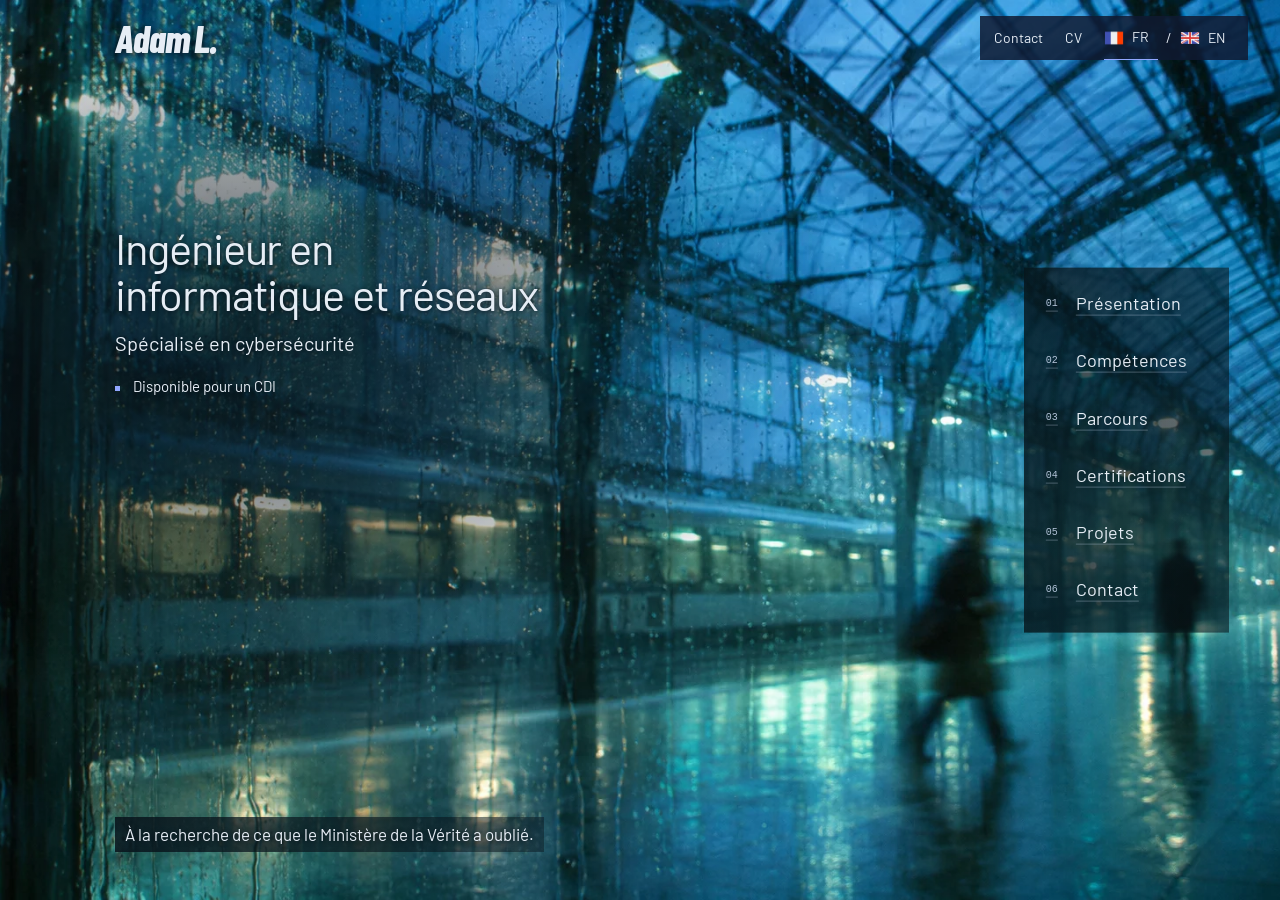
==== commit f280b8c7: "Publish station homepage and revised bilingual portfolio sections" ====
--- a/index.html
+++ b/index.html
@@ -39,27 +39,25 @@
     Adam L.
    </a>
 <a class="back-cover" href="#cover">
-<span aria-hidden="true">
-     ↖
-    </span>
+
     Accueil
    </a>
 <div class="header-links">
 <a class="header-contact" href="#contact">
-     Contact →
+     Contact 
     </a>
 <a download="" href="assets/files/CV_Adam_Laaouane.pdf">
-     CV ↓
+     CV 
     </a>
 <div aria-label="Langue" class="languages">
-<a aria-current="true" data-language="" href="index.html#home" hreflang="fr" lang="fr">
+<a aria-current="true" data-language="" href="./#cover" hreflang="fr" lang="fr">
 <img alt="" class="language-flag" decoding="async" height="48" src="assets/icons/flag-fr.png" width="48"/>
       FR
      </a>
 <span>
       /
      </span>
-<a data-language="" href="en.html#home" hreflang="en" lang="en">
+<a data-language="" href="en.html#cover" hreflang="en" lang="en">
 <img alt="" class="language-flag" decoding="async" height="48" src="assets/icons/flag-en.png" width="48"/>
       EN
      </a>
@@ -68,9 +66,7 @@
 </header>
 <nav aria-label="Navigation des rubriques" class="album-index">
 <a aria-label="Retour à l'accueil" class="index-cover" href="#cover">
-<span aria-hidden="true">
-     ▧
-    </span>
+
     Accueil
    </a>
 <a data-scene-link="home" href="#home">
@@ -129,52 +125,31 @@
 <div aria-hidden="true" class="cobalt-decor" data-scene-art="accueil">
 <div class="photo-primary">
 </div>
-<div class="photo-secondary">
-</div>
-<div class="paper-cut">
-</div>
-<div class="halftone">
-</div>
-<div class="chrome-line">
-</div>
+
+
+
+
 </div>
 <div class="cover-copy">
-<span class="eyebrow">
-        Adam Laaouane / Portfolio
-       </span>
-<h1>
-        Ingénieur en informatique
-        <br/>
-        et réseaux
-       </h1>
+
+<h1>Ingénieur en<br/>informatique et réseaux</h1>
 <p class="cover-specialty">
         Spécialisé en cybersécurité
        </p>
-<p class="cover-manifesto">
-        Suivre les traces.
-        <br/>
-        Apprendre à voir au-delà.
-       </p>
-<a class="action cover-entry" href="#home">
-        Présentation
-        <span aria-hidden="true">
-         ↗
-        </span>
-</a>
+
+
 <p class="cover-availability">
         Disponible pour un CDI
        </p>
-</div>
-
-</div>
-
+<p class="cover-manifesto">À la recherche de ce que le Ministère de la Vérité a oublié.</p>
+</div>
+</div>
 </div>
 </div><section aria-label="Présentation" class="scene opening-note" id="home" tabindex="-1">
 <div aria-hidden="true" class="cobalt-decor" data-scene-art="home">
 <div class="photo-primary">
 </div>
-<div class="photo-secondary">
-</div>
+
 <div class="paper-cut">
 </div>
 <div class="halftone">
@@ -191,11 +166,7 @@
 <h2>
           Présentation
          </h2>
-<p class="profile-role">
-          Ingénieur en informatique et réseaux
-          <br/>
-          Spécialisé en cybersécurité
-         </p>
+
 <p class="profile-introduction">
           Mon parcours relie administration du SI, sécurisation réseau et analyse des événements de sécurité. J'aime comprendre comment les outils fonctionnent ensemble, puis les mettre à l'épreuve dans des projets concrets.
          </p>
@@ -204,10 +175,10 @@
          </p>
 <div class="actions">
 <a class="action primary" href="#portfolio">
-           Voir mes projets →
+           Voir mes projets 
           </a>
 <a class="action" href="#parcours">
-           Découvrir mon parcours →
+           Découvrir mon parcours 
           </a>
 </div>
 <div class="intro-story opening-story" id="intro-story">
@@ -218,9 +189,7 @@
      Qui suis-je ?
     </h2>
 <details class="profile-extra">
-<summary>
-      Informations complémentaires
-     </summary>
+<summary>Formation et objectifs professionnels</summary>
 <p>
       Ingénieur diplômé en informatique, spécialisé en cybersécurité, je suis passionné par la
                             protection des systèmes d’information et les infrastructures réseau. Grâce à mes expériences
@@ -242,19 +211,11 @@
       Disponible immédiatement · À la recherche d’un CDI
      </p>
 </details>
-<div class="profile-project">
-<p class="eyebrow">
-      AI-Augmented SOC Homelab
-     </p>
-<a class="action text-action" href="#portfolioModal5">
-      Ouvrir le lab SOC →
-     </a>
-</div>
+
 </div></div>
 </div>
 </div>
 </section>
-
 <section aria-label="Compétences" class="scene scene-services" data-track="02" id="services" tabindex="-1">
 <div aria-hidden="true" class="cobalt-decor" data-scene-art="services">
 <div class="photo-primary">
@@ -278,9 +239,7 @@
         Compétences
        </h2>
 </div>
-<p class="interaction-note">
-       Sélectionnez un domaine. Les outils et leurs usages se lisent à côté.
-      </p>
+
 <div class="explorer">
 <div aria-label="Domaines de compétences" class="skill-index" role="group">
 <button aria-controls="skill-0" aria-pressed="false" type="button">
@@ -515,102 +474,6 @@
 </article>
 </div>
 </div>
-<details class="domains-overview">
-<summary>
-        Vue d’ensemble des domaines
-        <span aria-hidden="true">
-         +
-        </span>
-</summary>
-<div class="connections">
-<article class="connection reveal">
-<h3>
-<span>
-           01
-          </span>
-          Cybersécurité · Détection · Investigation
-         </h3>
-<ul>
-<li>
-<strong>
-            Cybersécurité
-           </strong>
-<span>
-            Pentesting &amp; Ethical Hacking (Nmap, Nessus, Burp Suite, Metasploit, Wireshark)
-           </span>
-</li>
-</ul>
-</article>
-<article class="connection reveal">
-<h3>
-<span>
-           02
-          </span>
-          Systèmes · Réseaux · Identités
-         </h3>
-<ul>
-<li>
-<strong>
-            Administration système
-           </strong>
-<span>
-            Windows Server, Linux (Debian/Ubuntu)
-           </span>
-</li>
-</ul>
-</article>
-<article class="connection reveal">
-<h3>
-<span>
-           03
-          </span>
-          Développement · Automatisation · Données
-         </h3>
-<ul>
-<li>
-<strong>
-            Développement web
-           </strong>
-<span>
-            HTML5, CSS3, JavaScript, PHP
-           </span>
-</li>
-<li>
-<strong>
-            Développement logiciel
-           </strong>
-<span>
-            Langages: Java, Python, C, C++, C#
-           </span>
-</li>
-<li>
-<strong>
-            Développement Android
-           </strong>
-<span>
-            Java &amp; Kotlin, Android Studio
-           </span>
-</li>
-<li>
-<strong>
-            Backend
-           </strong>
-<span>
-            PHP, Symfony, APIs REST
-           </span>
-</li>
-<li>
-<strong>
-            Outils &amp; gestion
-           </strong>
-<span>
-            Office: Word, Excel, PowerPoint, Outlook
-           </span>
-</li>
-</ul>
-</article>
-</div>
-</details>
 </div>
 </div>
 </section>
@@ -975,7 +838,7 @@
           Identifiant du diplôme : THM-HOP2UNZ6FI
          </p>
 <a href="https://tryhackme-certificates.s3-eu-west-1.amazonaws.com/THM-HOP2UNZ6FI.pdf" rel="noopener noreferrer" target="_blank">
-          Afficher le diplôme ↗
+          Afficher le diplôme 
          </a>
 </div>
 </details>
@@ -1002,7 +865,7 @@
           Identifiant du diplôme : THM-9AQQVFHQ4K
          </p>
 <a href="https://tryhackme-certificates.s3-eu-west-1.amazonaws.com/THM-9AQQVFHQ4K.pdf" rel="noopener noreferrer" target="_blank">
-          Afficher le diplôme ↗
+          Afficher le diplôme 
          </a>
 </div>
 </details>
@@ -1088,10 +951,7 @@
 </div>
 <div class="chrome-line">
 </div>
-<div aria-hidden="true" class="project-fragments">
-<img alt="" loading="lazy" src="assets/img/projects/wazuh-alert.png"/>
-<img alt="" loading="lazy" src="assets/img/projects/ss.png"/>
-</div>
+
 </div>
 <div class="scene-scroll">
 <div class="scene-content">
@@ -1110,7 +970,7 @@
          AI-Augmented SOC Homelab
         </h3>
 <a class="action selected-project-open" href="#portfolioModal5">
-         Ouvrir le projet →
+         Ouvrir le projet 
         </a>
 </div>
 <div class="project-shelf">
@@ -1142,7 +1002,7 @@
            2026
           </span>
 <span aria-hidden="true" class="departure-arrow">
-           →
+           
           </span>
 </a>
 <button aria-label="Afficher l’aperçu : AI-Augmented SOC Homelab Blue Team / SIEM / AI" aria-pressed="true" class="project-select" data-project-index="0" type="button">
@@ -1162,7 +1022,7 @@
            2023-2024
           </span>
 <span aria-hidden="true" class="departure-arrow">
-           →
+           
           </span>
 </a>
 <button aria-label="Afficher l’aperçu : Projet Scientifique d'Initiation à la Recherche IA &amp; Cyber-résilience" aria-pressed="false" class="project-select" data-project-index="1" type="button">
@@ -1182,7 +1042,7 @@
            2022
           </span>
 <span aria-hidden="true" class="departure-arrow">
-           →
+           
           </span>
 </a>
 <button aria-label="Afficher l’aperçu : Sticks &amp; Stones Unity 3D" aria-pressed="false" class="project-select" data-project-index="2" type="button">
@@ -1202,7 +1062,7 @@
            2022
           </span>
 <span aria-hidden="true" class="departure-arrow">
-           →
+           
           </span>
 </a>
 <button aria-label="Afficher l’aperçu : Esaip Robotics Python, C" aria-pressed="false" class="project-select" data-project-index="3" type="button">
@@ -1222,7 +1082,7 @@
            2021
           </span>
 <span aria-hidden="true" class="departure-arrow">
-           →
+           
           </span>
 </a>
 <button aria-label="Afficher l’aperçu : Tournoi d'esport Esaip Rivals" aria-pressed="false" class="project-select" data-project-index="4" type="button">
@@ -1233,136 +1093,15 @@
          </p>
 </div>
 </div>
-<div class="soc-sequence">
-<article class="soc-step reveal" id="soc-step-0" tabindex="-1">
-<img alt="AI-Augmented SOC Homelab" decoding="async" height="1024" loading="lazy" src="assets/img/projects/ai-soc-homelab.png" width="1536"/>
-<div class="soc-copy">
-<span class="eyebrow">
-           SOC / 01
-          </span>
-<h3>
-           Vue d’ensemble
-          </h3>
-<p>
-           Conception et déploiement d'un homelab SOC virtualisé visant à
-                                    reproduire les principales fonctions d'un environnement Blue Team.
-                                    Le laboratoire centralise les événements de sécurité provenant de
-                                    différents systèmes afin de permettre leur supervision, leur
-                                    détection et leur analyse depuis une plateforme SIEM/XDR.
-          </p>
-<p>
-           Le projet permet également de générer différents scénarios de
-                                    sécurité contrôlés afin d'obtenir des alertes réalistes et de
-                                    reproduire les premières étapes du travail d'un analyste SOC :
-                                    collecte de télémétrie, qualification d'événements, analyse,
-                                    contextualisation et investigation.
-          </p>
-</div>
-</article>
-<article class="soc-step reveal" id="soc-step-1" tabindex="-1">
-<img alt="SOC Homelab Architecture" decoding="async" height="1024" loading="lazy" src="assets/img/projects/soc-architecture.png" width="1536"/>
-<div class="soc-copy">
-<span class="eyebrow">
-           SOC / 02
-          </span>
-<h3>
-           Architecture du SOC
-          </h3>
-<p>
-           L'environnement repose sur plusieurs machines virtuelles,
-                                    comprenant notamment des endpoints Windows et Linux supervisés par
-                                    des agents Wazuh. Les événements sont centralisés sur le serveur
-                                    Wazuh afin d'être analysés, corrélés et présentés depuis le
-                                    dashboard SOC.
-          </p>
-</div>
-</article>
-<article class="soc-step reveal" id="soc-step-2" tabindex="-1">
-<img alt="Wazuh Security Alert" decoding="async" height="422" loading="lazy" src="assets/img/projects/wazuh-alert.png" width="473"/>
-<div class="soc-copy">
-<span class="eyebrow">
-           SOC / 03
-          </span>
-<h3>
-           Détection &amp; investigation
-          </h3>
-<p>
-           Plusieurs scénarios sont exécutés dans le laboratoire afin de
-                                    générer des événements de sécurité observables depuis Wazuh.
-                                    L'objectif est de reproduire un workflow de triage SOC en
-                                    identifiant la source de l'événement, son contexte, sa sévérité
-                                    ainsi que les éléments utiles à une investigation plus approfondie.
-          </p>
-</div>
-</article>
-<article class="soc-step reveal" id="soc-step-3" tabindex="-1">
-<div class="soc-copy">
-<span class="eyebrow">
-           SOC / 04
-          </span>
-<h3>
-           Triage assisté par IA
-          </h3>
-<p>
-           Une couche d'intelligence artificielle est intégrée au workflow
-                                    afin d'assister l'analyse des alertes remontées par le SOC.
-                                    Les événements peuvent être transmis à un modèle de langage local
-                                    via un pipeline automatisé afin de produire une synthèse exploitable
-                                    par l'analyste.
-          </p>
-<p>
-           Le modèle peut notamment aider à identifier les informations
-                                    importantes d'une alerte, résumer le comportement observé,
-                                    contextualiser l'événement et proposer des pistes
-                                    d'investigation complémentaires.
-          </p>
-</div>
-</article>
-<article class="soc-step reveal" id="soc-step-4" tabindex="-1">
-<div class="soc-copy">
-<span class="eyebrow">
-           SOC / 05
-          </span>
-<h3>
-           Mise en œuvre
-          </h3>
-<ul>
-<li>
-            Déploiement et configuration d'une plateforme Wazuh SIEM/XDR
-           </li>
-<li>
-            Supervision d'endpoints Windows et Linux
-           </li>
-<li>
-            Centralisation et analyse des événements système et sécurité
-           </li>
-<li>
-            Création de scénarios permettant de générer des alertes de sécurité
-           </li>
-<li>
-            Analyse et triage d'alertes depuis le dashboard Wazuh
-           </li>
-<li>
-            Utilisation du framework MITRE ATT&amp;CK pour contextualiser les détections
-           </li>
-<li>
-            Intégration d'un LLM local dans le workflow d'analyse
-           </li>
-<li>
-            Automatisation de l'enrichissement des alertes via Python et API
-           </li>
-</ul>
-<p>
-<b>
-            Technologies :
-           </b>
-           Wazuh, Windows, Linux, Sysmon, MITRE ATT&amp;CK,
-                                    Python, PowerShell, REST API, Local LLM, Virtualisation
-          </p>
-</div>
-</article>
-</div>
-</div>
+
+<div class="profile-project">
+<p class="eyebrow">
+      AI-Augmented SOC Homelab
+     </p>
+<a class="action text-action" href="#portfolioModal5">
+      Ouvrir le lab SOC 
+     </a>
+</div></div>
 </div>
 </div>
 </section>
@@ -1391,7 +1130,7 @@
 <a class="email" href="mailto:adam.laaouane.pro@gmail.com">
         adam.laaouane.pro@gmail.com
         <span>
-         ↗
+         
         </span>
 </a>
 <div class="actions">
@@ -1403,10 +1142,10 @@
 </button>
 <a class="action icon-action" href="https://www.linkedin.com/in/adam-laa" rel="noopener noreferrer" target="_blank">
 <img alt="" class="portfolio-icon-img" decoding="async" height="50" src="assets/icons/linkedin-dark.png" width="50"/>
-         LinkedIn ↗
+         LinkedIn 
         </a>
 <a class="action" download="" href="assets/files/CV_Adam_Laaouane.pdf">
-         Télécharger le CV ↓
+         Télécharger le CV 
         </a>
 </div>
 <p aria-live="polite" id="copy-status" role="status">
@@ -1520,23 +1259,146 @@
      CARNET DE PROJET / 01
     </span>
 <form method="dialog">
-<button aria-label="Retour à l’accueil ou au projet sélectionné" class="close-dialog">
-      Fermer
-      <span aria-hidden="true">
-       ×
-      </span>
-</button>
+<button aria-label="Retour aux projets" class="close-dialog">Retour aux projets</button>
 </form>
 </div>
 <div class="dialog-content" id="soc-full-detail">
 <h2 id="portfolioModal5-title">
      AI-Augmented SOC Homelab
-    </h2>
-<div>
-<div>
-<div>
-<div>
-<img alt="Wazuh Security Alert" decoding="async" height="422" loading="lazy" src="assets/img/projects/wazuh-alert.png" width="473"/>
+    </h2><nav aria-label="Chapitres" class="chapter-links"><a href="#soc-step-0">Vue d’ensemble</a><a href="#soc-step-1">Architecture du SOC</a><a href="#soc-step-2">Détection &amp; investigation</a><a href="#soc-step-3">Triage assisté par IA</a><a href="#soc-step-4">Mise en œuvre</a></nav><div class="soc-sequence">
+<article class="soc-step reveal" id="soc-step-0" tabindex="-1">
+<figure><img alt="AI-Augmented SOC Homelab" decoding="async" height="1024" loading="lazy" src="assets/img/projects/ai-soc-homelab.png" width="1536"/><figcaption>AI-Augmented SOC Homelab</figcaption></figure>
+<div class="soc-copy">
+<span class="eyebrow">
+           SOC / 01
+          </span>
+<h3>
+           Vue d’ensemble
+          </h3>
+<p>
+           Conception et déploiement d'un homelab SOC virtualisé visant à
+                                    reproduire les principales fonctions d'un environnement Blue Team.
+                                    Le laboratoire centralise les événements de sécurité provenant de
+                                    différents systèmes afin de permettre leur supervision, leur
+                                    détection et leur analyse depuis une plateforme SIEM/XDR.
+          </p>
+<p>
+           Le projet permet également de générer différents scénarios de
+                                    sécurité contrôlés afin d'obtenir des alertes réalistes et de
+                                    reproduire les premières étapes du travail d'un analyste SOC :
+                                    collecte de télémétrie, qualification d'événements, analyse,
+                                    contextualisation et investigation.
+          </p>
+</div>
+</article>
+<article class="soc-step reveal" id="soc-step-1" tabindex="-1">
+<figure><img alt="SOC Homelab Architecture" decoding="async" height="1024" loading="lazy" src="assets/img/projects/soc-architecture.png" width="1536"/><figcaption>SOC Homelab Architecture</figcaption></figure>
+<div class="soc-copy">
+<span class="eyebrow">
+           SOC / 02
+          </span>
+<h3>
+           Architecture du SOC
+          </h3>
+<p>
+           L'environnement repose sur plusieurs machines virtuelles,
+                                    comprenant notamment des endpoints Windows et Linux supervisés par
+                                    des agents Wazuh. Les événements sont centralisés sur le serveur
+                                    Wazuh afin d'être analysés, corrélés et présentés depuis le
+                                    dashboard SOC.
+          </p>
+</div>
+</article>
+<article class="soc-step reveal" id="soc-step-2" tabindex="-1">
+<figure><img alt="Wazuh Security Alert" decoding="async" height="422" loading="lazy" src="assets/img/projects/wazuh-alert.png" width="473"/><figcaption>Wazuh Security Alert</figcaption></figure>
+<div class="soc-copy">
+<span class="eyebrow">
+           SOC / 03
+          </span>
+<h3>
+           Détection &amp; investigation
+          </h3>
+<p>
+           Plusieurs scénarios sont exécutés dans le laboratoire afin de
+                                    générer des événements de sécurité observables depuis Wazuh.
+                                    L'objectif est de reproduire un workflow de triage SOC en
+                                    identifiant la source de l'événement, son contexte, sa sévérité
+                                    ainsi que les éléments utiles à une investigation plus approfondie.
+          </p>
+</div>
+</article>
+<article class="soc-step reveal" id="soc-step-3" tabindex="-1">
+<div class="soc-copy">
+<span class="eyebrow">
+           SOC / 04
+          </span>
+<h3>
+           Triage assisté par IA
+          </h3>
+<p>
+           Une couche d'intelligence artificielle est intégrée au workflow
+                                    afin d'assister l'analyse des alertes remontées par le SOC.
+                                    Les événements peuvent être transmis à un modèle de langage local
+                                    via un pipeline automatisé afin de produire une synthèse exploitable
+                                    par l'analyste.
+          </p>
+<p>
+           Le modèle peut notamment aider à identifier les informations
+                                    importantes d'une alerte, résumer le comportement observé,
+                                    contextualiser l'événement et proposer des pistes
+                                    d'investigation complémentaires.
+          </p>
+</div>
+</article>
+<article class="soc-step reveal" id="soc-step-4" tabindex="-1">
+<div class="soc-copy">
+<span class="eyebrow">
+           SOC / 05
+          </span>
+<h3>
+           Mise en œuvre
+          </h3>
+<ul>
+<li>
+            Déploiement et configuration d'une plateforme Wazuh SIEM/XDR
+           </li>
+<li>
+            Supervision d'endpoints Windows et Linux
+           </li>
+<li>
+            Centralisation et analyse des événements système et sécurité
+           </li>
+<li>
+            Création de scénarios permettant de générer des alertes de sécurité
+           </li>
+<li>
+            Analyse et triage d'alertes depuis le dashboard Wazuh
+           </li>
+<li>
+            Utilisation du framework MITRE ATT&amp;CK pour contextualiser les détections
+           </li>
+<li>
+            Intégration d'un LLM local dans le workflow d'analyse
+           </li>
+<li>
+            Automatisation de l'enrichissement des alertes via Python et API
+           </li>
+</ul>
+<p>
+<b>
+            Technologies :
+           </b>
+           Wazuh, Windows, Linux, Sysmon, MITRE ATT&amp;CK,
+                                    Python, PowerShell, REST API, Local LLM, Virtualisation
+          </p>
+</div>
+</article>
+</div>
+<div>
+<div>
+<div>
+<div>
+<figure><img alt="Wazuh Security Alert" decoding="async" height="422" loading="lazy" src="assets/img/projects/wazuh-alert.png" width="473"/><figcaption>Wazuh Security Alert</figcaption></figure>
 <h4>
          Vue d’ensemble
         </h4>
@@ -1557,7 +1419,7 @@
 <h4>
          Architecture du SOC
         </h4>
-<img alt="SOC Homelab Architecture" decoding="async" height="1024" loading="lazy" src="assets/img/projects/soc-architecture.png" width="1536"/>
+<figure><img alt="SOC Homelab Architecture" decoding="async" height="1024" loading="lazy" src="assets/img/projects/soc-architecture.png" width="1536"/><figcaption>SOC Homelab Architecture</figcaption></figure>
 <p>
          L'environnement repose sur plusieurs machines virtuelles,
                                     comprenant notamment des endpoints Windows et Linux supervisés par
@@ -1568,7 +1430,7 @@
 <h4>
          Détection &amp; investigation
         </h4>
-<img alt="AI-Augmented SOC Homelab" decoding="async" height="1024" loading="lazy" src="assets/img/projects/ai-soc-homelab.png" width="1536"/>
+<figure><img alt="AI-Augmented SOC Homelab" decoding="async" height="1024" loading="lazy" src="assets/img/projects/ai-soc-homelab.png" width="1536"/><figcaption>AI-Augmented SOC Homelab</figcaption></figure>
 <p>
          Plusieurs scénarios sont exécutés dans le laboratoire afin de
                                     générer des événements de sécurité observables depuis Wazuh.
@@ -1648,12 +1510,7 @@
      CARNET DE PROJET / 02
     </span>
 <form method="dialog">
-<button aria-label="Fermer" class="close-dialog">
-      Fermer
-      <span aria-hidden="true">
-       ×
-      </span>
-</button>
+<button aria-label="Retour aux projets" class="close-dialog">Retour aux projets</button>
 </form>
 </div>
 <div class="dialog-content">
@@ -1665,7 +1522,7 @@
          Projet Scientifique
                                     d'Initiation à la Recherche
         </h2>
-<img alt="PSIR" decoding="async" height="804" loading="lazy" src="assets/img/projects/PSIR.jpg" width="1024"/>
+<figure><img alt="PSIR" decoding="async" height="804" loading="lazy" src="assets/img/projects/PSIR.jpg" width="1024"/><figcaption>PSIR</figcaption></figure>
 <p>
 </p>
         Durant mon cursus d'ingénieur, j'ai eu l'opportunité de diriger un Projet Scientifique
@@ -1698,12 +1555,7 @@
      CARNET DE PROJET / 03
     </span>
 <form method="dialog">
-<button aria-label="Fermer" class="close-dialog">
-      Fermer
-      <span aria-hidden="true">
-       ×
-      </span>
-</button>
+<button aria-label="Retour aux projets" class="close-dialog">Retour aux projets</button>
 </form>
 </div>
 <div class="dialog-content">
@@ -1714,7 +1566,7 @@
 <h2 id="portfolioModal1-title">
          Sticks &amp; Stones
         </h2>
-<img alt="ss-img" decoding="async" height="899" loading="lazy" src="assets/img/projects/ss.png" width="720"/>
+<figure><img alt="ss-img" decoding="async" height="899" loading="lazy" src="assets/img/projects/ss.png" width="720"/><figcaption>ss-img</figcaption></figure>
 <p>
          Durant mon séjour d'études aux Pays-Bas, j'ai eu l'occasion de réaliser un projet
                                     passionnant. J'ai participé activement au développement d'un jeu vidéo en tant
@@ -1759,12 +1611,7 @@
      CARNET DE PROJET / 04
     </span>
 <form method="dialog">
-<button aria-label="Fermer" class="close-dialog">
-      Fermer
-      <span aria-hidden="true">
-       ×
-      </span>
-</button>
+<button aria-label="Retour aux projets" class="close-dialog">Retour aux projets</button>
 </form>
 </div>
 <div class="dialog-content">
@@ -1777,7 +1624,7 @@
                                     esaip robotics
         </h2>
 <div class="organization organization-light">
-<img alt="" class="organization-logo" decoding="async" height="873" loading="lazy" src="assets/img/logos/esaip-robotics.png" width="1802"/>
+<figure><img alt="" class="organization-logo" decoding="async" height="873" loading="lazy" src="assets/img/logos/esaip-robotics.png" width="1802"/><figcaption></figcaption></figure>
 <p class="organization-name">
           ESAIP Robotics
          </p>
@@ -1815,12 +1662,7 @@
      CARNET DE PROJET / 05
     </span>
 <form method="dialog">
-<button aria-label="Fermer" class="close-dialog">
-      Fermer
-      <span aria-hidden="true">
-       ×
-      </span>
-</button>
+<button aria-label="Retour aux projets" class="close-dialog">Retour aux projets</button>
 </form>
 </div>
 <div class="dialog-content">
@@ -1831,7 +1673,7 @@
 <h2 id="portfolioModal3-title">
          Esaip Rivals
         </h2>
-<img alt="Esaip Rivals" decoding="async" height="600" loading="lazy" src="assets/img/projects/tournoi.png" width="701"/>
+<figure><img alt="Esaip Rivals" decoding="async" height="600" loading="lazy" src="assets/img/projects/tournoi.png" width="701"/><figcaption>Esaip Rivals</figcaption></figure>
 <p>
          Durant ma deuxième année en cycle préparatoire à l'ESAIP, j'ai eu l'opportunité
                                     d'organiser un tournoi d'e-sport. Cette initiative a été une occasion exceptionnelle
--- a/assets/css/soft-club.css
+++ b/assets/css/soft-club.css
@@ -95,3 +95,55 @@
 @media(prefers-reduced-motion:reduce){.soft-club *{scroll-behavior:auto!important}}
 .soft-club .album-index>a[aria-current]:hover{background:#263CFF}
 .soft-club #home{border-top:0}
+/* Photographic fields and compact reading indexes. */
+.soft-club .section-heading h2:after{content:none}
+.soft-club .scene .section-heading h2,.soft-club .contact-copy>h2{font:300 clamp(32px,3.2vw,48px)/1.12 var(--display)}
+.soft-club .album-index,.soft-club.enhanced.is-cover .album-index{background:linear-gradient(90deg,#101b3290,#101b32ec)}
+.soft-club .cover-copy{background:radial-gradient(ellipse at 15% 41%,#091827ed,transparent 55%)}
+.soft-club .cover-copy h1,.soft-club .cover-specialty,.soft-club .cover-manifesto,.soft-club .cover-availability{background:none;padding-left:0}
+.soft-club .cover-availability{left:5%;top:calc(25% + 186px);bottom:auto}
+.soft-club .cover-face .paper-cut,.soft-club #home .paper-cut{display:none}
+.soft-club .cover-face .photo-secondary{bottom:20%;left:54%;height:19%;clip-path:polygon(0 15%,100% 0,100% 100%,0 100%)}
+.soft-club #home .photo-primary{inset:0 0 0 40%}
+.soft-club #services .paper-cut,.soft-club #parcours .paper-cut,.soft-club #portfolio .paper-cut{display:none}
+.soft-club #services .photo-primary{height:35vh;background-position:65% 44%}
+.soft-club #services .scene-scroll{padding-top:clamp(180px,28vh,300px)}
+.soft-club #services .section-heading{margin:0;background:#101b32dc;width:fit-content;padding:10px 18px}
+.soft-club .skill-index{clip-path:none;background:#101b32ed}.soft-club .skill-index button{min-height:44px;padding:10px 14px}.soft-club .skill-index button[aria-pressed=true]{background:#1b2c48;border-left:3px solid #5268ff;font-weight:600}
+.soft-club .skill-panels,.soft-club .journey-stop{background:#101b32ed;padding:20px;max-width:70ch}
+.soft-club #parcours .scene-scroll{padding-top:88px}.soft-club .route-index a{min-height:48px;padding:6px 10px;gap:2px}
+.soft-club .credential[open]{background:#14233b;border-left:3px solid #5268ff}.soft-club .credential summary{min-height:70px;padding-block:10px}.soft-club .credential img[src*=microsoft]{max-height:50px;object-fit:contain}
+.soft-club #portfolio{background:linear-gradient(120deg,#102632,#101b32 65%)}.soft-club #portfolio .section-heading{background:none;clip-path:none;padding:0;margin-bottom:20px}
+.soft-club .project-shelf,.soft-club .project-shelf>*{max-height:none;overflow:visible}.soft-club .departure{min-height:55px;padding:8px}.soft-club .project-name{font-size:19px}.soft-club.enhanced .project-select{min-height:30px;padding:3px 8px}
+.soft-club .project-detail .soc-sequence{display:block;margin:24px 0}.soft-club .dialog-content p,.soft-club .dialog-content li{max-width:68ch}.soft-club .dialog-content h2{font-size:clamp(30px,4vw,46px)}
+.soft-club .dialog-content figure{margin:20px 0}.soft-club .dialog-content figure img{width:100%;height:auto;object-fit:contain;max-height:65vh}.soft-club figcaption{font-size:14px;color:var(--muted)}
+.soft-club .chapter-links{display:flex;flex-wrap:wrap;gap:8px 20px}.soft-club .chapter-links a{color:var(--accent);text-decoration:underline}
+.soft-club #contact .paper-cut{display:none}.soft-club .contact-copy{width:fit-content;max-width:100%;padding:24px;background:linear-gradient(100deg,#101b32f5,#101b32da)}.soft-club .contact-copy>h2{margin-bottom:20px}.soft-club .contact-copy .actions>*{clip-path:none}
+@media(max-width:800px){.soft-club .cover-availability{left:auto;top:auto;order:0}.soft-club .cover-copy h1{order:-3}.soft-club .cover-specialty{order:-2}.soft-club .cover-availability{order:-1}.soft-club .cover-face .photo-secondary{left:47%;bottom:auto}.soft-club #home .photo-primary{inset:0 0 auto 25%}.soft-club #portfolio .scene-scroll,.soft-club #parcours .scene-scroll{padding-top:115px}.soft-club #parcours .scene-content{background:#101b32de;padding:12px}.soft-club .contact-copy{padding:18px}.soft-club .soc-step{display:block}}
+.soft-club #services .section-heading h2{max-width:none}
+.soft-club #parcours .section-heading h2,.soft-club #certifications .section-heading h2{font-size:clamp(32px,3.2vw,48px)}
+.soft-club #contact{background:#101b32}.soft-club #contact .photo-primary{top:0}
+/* Station sleeve */
+.soft-club .cover-face .photo-primary{inset:0;width:100%;height:100%;mask-image:none;background-position:48% 60%}
+.soft-club .cover-face .cover-copy{padding:clamp(145px,25vh,260px) 5vw 48px 9vw;display:flex;flex-direction:column;align-items:flex-start;background:radial-gradient(ellipse at 16% 38%,#07121ad1,transparent 44%)}
+.soft-club .cover-face .cover-copy>*{position:static;order:0;margin:0;padding:0;background:none;border:0;width:auto;max-width:100%;text-shadow:0 1px 5px #09151d}
+.soft-club .cover-face .cover-copy h1{font:400 clamp(34px,3.4vw,50px)/1.06 var(--text);letter-spacing:-.025em}
+.soft-club .cover-face .cover-specialty{margin-top:12px;font-size:20px}
+.soft-club .cover-face .cover-availability{margin-top:20px}
+.soft-club .cover-face .cover-manifesto{margin-top:auto;font:400 17px/1.5 var(--text);background:linear-gradient(90deg,#07121ad9,#07121a75);padding:5px 10px}
+.soft-club.is-cover .masthead{padding-left:9vw}
+.soft-club.is-cover .signature{background:none;padding-left:0;text-shadow:0 2px 8px #050d18;font-size:38px}
+.soft-club.enhanced.is-cover .album-index{width:205px;right:4vw;padding:12px;background:linear-gradient(90deg,#07151bcf,#07151b96)}
+.soft-club.is-cover .album-index [data-scene-link]{display:grid;grid-template-columns:22px 1fr;gap:8px;position:relative;border:0;font-size:18px;text-decoration:underline;text-decoration-color:#b3c3d85c;text-underline-offset:5px}
+.soft-club.is-cover .album-index [data-scene-link]:after{content:'';position:absolute;left:23px;top:50%;width:12px;height:1px;background:#b8ffff;transform:scaleX(0);transform-origin:left;transition:transform .16s}
+.soft-club.is-cover .album-index [data-scene-link]:is(:hover,:focus-visible):after{transform:scaleX(1)}
+@media(max-width:800px){
+ .soft-club.is-cover body{display:flex;flex-direction:column;min-height:100svh;background:#091821}
+ .soft-club.is-cover main{order:0}.soft-club.enhanced.is-cover .album-index{order:1;position:relative;inset:auto;display:grid;grid-template-columns:1fr 1fr;width:100%;padding:10px 6vw 16px;background:#091821;gap:0 6px}
+ .soft-club.is-cover .album-index [data-scene-link]{font-size:16px;padding-inline:4px;gap:4px}
+ .soft-club.is-cover .album-index [data-scene-link]>span{display:block}
+ .soft-club .cover-face{height:auto;min-height:0;padding:0}.soft-club .cover-face .cover-copy{min-height:max(510px,calc(100svh - 162px));padding:130px 7vw 20px}
+ .soft-club .cover-face .photo-primary{background-position:52% 74%}
+ .soft-club.is-cover .masthead{padding-left:7vw}.soft-club .cover-face .cover-copy h1{font-size:clamp(27px,8vw,38px)}.soft-club .cover-face .cover-specialty{font-size:18px}.soft-club .cover-face .cover-manifesto{font-size:16px}
+}
+@media(prefers-reduced-motion:reduce){.soft-club.is-cover .album-index [data-scene-link]:after{transition:none}}
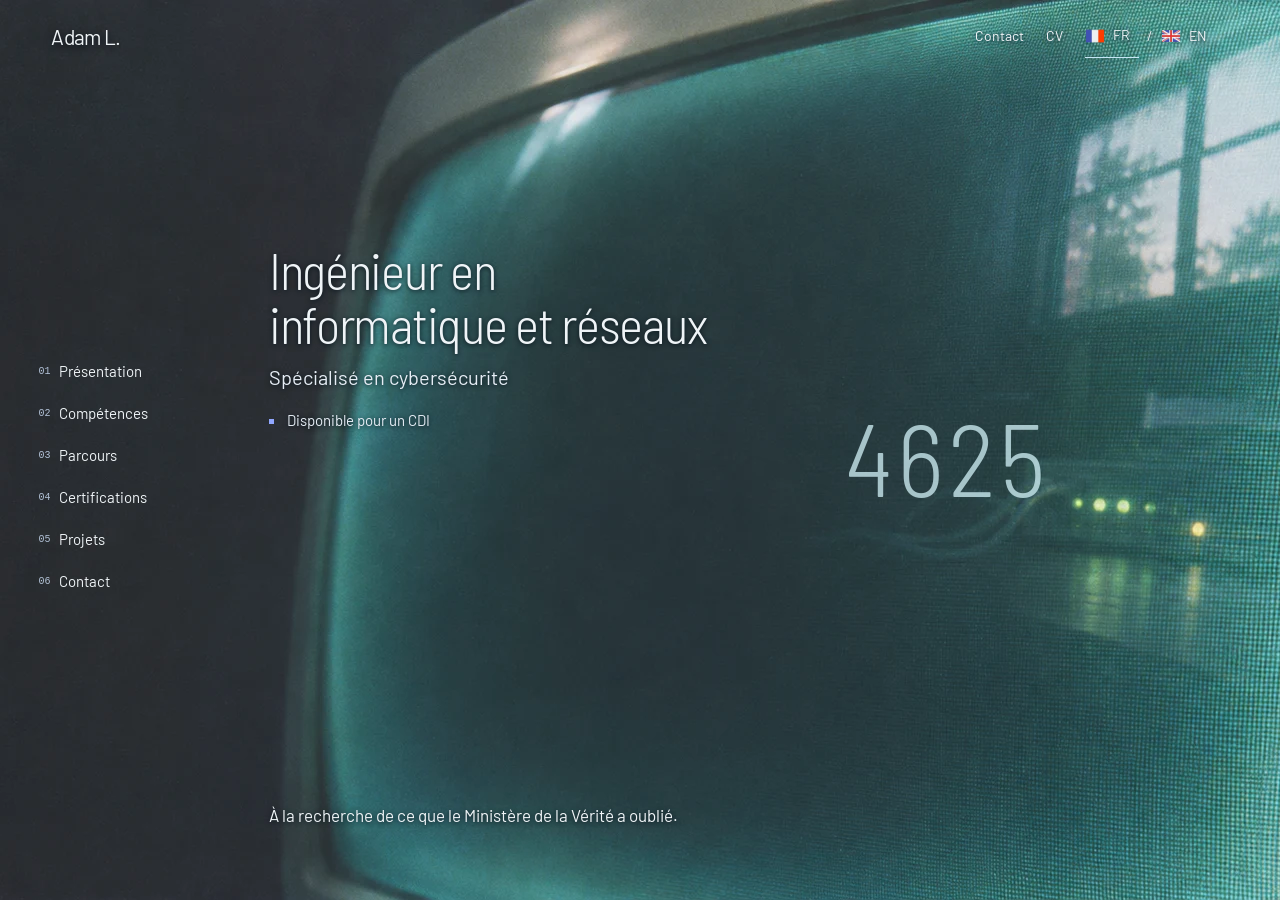
==== commit fdddf5c6: "Publish bilingual ambient 4625 portfolio" ====
--- a/index.html
+++ b/index.html
@@ -1,6 +1,6 @@
 <!DOCTYPE html>
 
-<html class="cobalt soft-club" data-scene="home" lang="fr">
+<html class="cobalt soft-club ambient" data-scene="home" lang="fr">
 <head>
 <meta charset="utf-8"/>
 <meta content="width=device-width, initial-scale=1" name="viewport"/>
@@ -29,7 +29,7 @@
 <link href="assets/css/cobalt.css" rel="stylesheet"/>
 <script defer="" src="assets/js/cobalt.js">
 </script>
-<link href="assets/css/soft-club.css" rel="stylesheet"/></head>
+<link href="assets/css/soft-club.css" rel="stylesheet"/><link href="assets/css/ambient.css" rel="stylesheet"/><link as="image" href="assets/img/4625/projets-1600.webp" imagesizes="100vw" imagesrcset="assets/img/4625/projets-800.webp 800w, assets/img/4625/projets-1600.webp 1600w" rel="preload"/></head>
 <body>
 <a class="skip-link" href="#home">
    Aller au contenu
@@ -122,41 +122,21 @@
 <div class="album-opening" id="cover" tabindex="-1">
 <div class="cover-stage">
 <div class="cover-face">
-<div aria-hidden="true" class="cobalt-decor" data-scene-art="accueil">
-<div class="photo-primary">
-</div>
-
-
-
-
-</div>
+<div aria-hidden="true" class="cobalt-decor" data-scene-art="accueil"><img alt="" height="941" loading="eager" sizes="100vw" src="assets/img/4625/projets-1600.webp" srcset="assets/img/4625/projets-800.webp 800w, assets/img/4625/projets-1600.webp 1600w" width="1672"/></div>
 <div class="cover-copy">
-
 <h1>Ingénieur en<br/>informatique et réseaux</h1>
 <p class="cover-specialty">
         Spécialisé en cybersécurité
        </p>
-
-
 <p class="cover-availability">
         Disponible pour un CDI
        </p>
 <p class="cover-manifesto">À la recherche de ce que le Ministère de la Vérité a oublié.</p>
 </div>
-</div>
+<a aria-label="4625 — SOC Homelab" class="glass-number" href="#portfolioModal5">4625</a></div>
 </div>
 </div><section aria-label="Présentation" class="scene opening-note" id="home" tabindex="-1">
-<div aria-hidden="true" class="cobalt-decor" data-scene-art="home">
-<div class="photo-primary">
-</div>
-
-<div class="paper-cut">
-</div>
-<div class="halftone">
-</div>
-<div class="chrome-line">
-</div>
-</div>
+<div aria-hidden="true" class="cobalt-decor" data-scene-art="home"><img alt="" height="941" loading="lazy" sizes="100vw" src="assets/img/4625/presentation-1600.webp" srcset="assets/img/4625/presentation-800.webp 800w, assets/img/4625/presentation-1600.webp 1600w" width="1672"/></div>
 <div class="scene-scroll">
 <div class="scene-content">
 <div class="arrival">
@@ -166,7 +146,6 @@
 <h2>
           Présentation
          </h2>
-
 <p class="profile-introduction">
           Mon parcours relie administration du SI, sécurisation réseau et analyse des événements de sécurité. J'aime comprendre comment les outils fonctionnent ensemble, puis les mettre à l'épreuve dans des projets concrets.
          </p>
@@ -211,24 +190,12 @@
       Disponible immédiatement · À la recherche d’un CDI
      </p>
 </details>
-
 </div></div>
 </div>
 </div>
 </section>
 <section aria-label="Compétences" class="scene scene-services" data-track="02" id="services" tabindex="-1">
-<div aria-hidden="true" class="cobalt-decor" data-scene-art="services">
-<div class="photo-primary">
-</div>
-<div class="photo-secondary">
-</div>
-<div class="paper-cut">
-</div>
-<div class="halftone">
-</div>
-<div class="chrome-line">
-</div>
-</div>
+<div aria-hidden="true" class="cobalt-decor" data-scene-art="services"><img alt="" height="941" loading="lazy" sizes="100vw" src="assets/img/4625/competences-1600.webp" srcset="assets/img/4625/competences-800.webp 800w, assets/img/4625/competences-1600.webp 1600w" width="1672"/></div>
 <div class="scene-scroll">
 <div class="scene-content">
 <div class="section-heading">
@@ -239,7 +206,6 @@
         Compétences
        </h2>
 </div>
-
 <div class="explorer">
 <div aria-label="Domaines de compétences" class="skill-index" role="group">
 <button aria-controls="skill-0" aria-pressed="false" type="button">
@@ -478,18 +444,7 @@
 </div>
 </section>
 <section aria-label="Parcours" class="scene scene-parcours" data-track="03" id="parcours" tabindex="-1">
-<div aria-hidden="true" class="cobalt-decor" data-scene-art="parcours">
-<div class="photo-primary">
-</div>
-<div class="photo-secondary">
-</div>
-<div class="paper-cut">
-</div>
-<div class="halftone">
-</div>
-<div class="chrome-line">
-</div>
-</div>
+<div aria-hidden="true" class="cobalt-decor" data-scene-art="parcours"><img alt="" height="941" loading="lazy" sizes="100vw" src="assets/img/4625/parcours-1600.webp" srcset="assets/img/4625/parcours-800.webp 800w, assets/img/4625/parcours-1600.webp 1600w" width="1672"/></div>
 <div class="scene-scroll">
 <div class="scene-content">
 <div class="section-heading">
@@ -792,19 +747,8 @@
 </div>
 </section>
 <section aria-label="Certifications" class="scene scene-certifications" data-track="04" id="certifications" tabindex="-1">
-<div aria-hidden="true" class="cobalt-decor" data-scene-art="certifications">
-<div class="photo-primary">
-</div>
-<div class="photo-secondary">
-</div>
-<div class="paper-cut">
-</div>
-<div class="halftone">
-</div>
-<div class="chrome-line">
-</div>
-</div>
-<div class="scene-scroll">
+<div aria-hidden="true" class="cobalt-decor" data-scene-art="certifications"><img alt="" height="941" loading="lazy" sizes="100vw" src="assets/img/4625/certifications-1600.webp" srcset="assets/img/4625/certifications-800.webp 800w, assets/img/4625/certifications-1600.webp 1600w" width="1672"/></div>
+<a class="sleeve-label" href="https://tryhackme-certificates.s3-eu-west-1.amazonaws.com/THM-HOP2UNZ6FI.pdf" rel="noopener" target="_blank"><img src="assets/img/4625/soc-level-one.webp" alt="SOC Level 1 · TryHackMe" loading="lazy"/></a><div class="scene-scroll">
 <div class="scene-content">
 <div class="section-heading">
 <p class="eyebrow">
@@ -940,19 +884,7 @@
 </div>
 </section>
 <section aria-label="Projets" class="scene scene-portfolio" data-track="05" id="portfolio" tabindex="-1">
-<div aria-hidden="true" class="cobalt-decor" data-scene-art="portfolio">
-<div class="photo-primary">
-</div>
-<div class="photo-secondary">
-</div>
-<div class="paper-cut">
-</div>
-<div class="halftone">
-</div>
-<div class="chrome-line">
-</div>
-
-</div>
+<div aria-hidden="true" class="cobalt-decor" data-scene-art="portfolio"><img alt="" height="941" loading="lazy" sizes="100vw" src="assets/img/4625/projets-1600.webp" srcset="assets/img/4625/projets-800.webp 800w, assets/img/4625/projets-1600.webp 1600w" width="1672"/></div>
 <div class="scene-scroll">
 <div class="scene-content">
 <div class="section-heading">
@@ -965,10 +897,10 @@
 </div>
 <div class="project-spread">
 <div aria-label="Aperçu du projet" class="project-selection">
-<img alt="Wazuh Security Alert" height="422" loading="lazy" src="assets/img/projects/wazuh-alert.png" width="473"/>
+<a href="assets/img/projects/wazuh-alert.png" rel="noopener" target="_blank"><img alt="Wazuh Security Alert" height="422" loading="lazy" src="assets/img/projects/wazuh-alert.png" width="473"/></a>
 <h3 id="selected-project-title">
          AI-Augmented SOC Homelab
-        </h3>
+        </h3><p class="event-note">4625 / Échec de connexion Windows observé dans le lab.</p>
 <a class="action selected-project-open" href="#portfolioModal5">
          Ouvrir le projet 
         </a>
@@ -1002,8 +934,7 @@
            2026
           </span>
 <span aria-hidden="true" class="departure-arrow">
-           
-          </span>
+</span>
 </a>
 <button aria-label="Afficher l’aperçu : AI-Augmented SOC Homelab Blue Team / SIEM / AI" aria-pressed="true" class="project-select" data-project-index="0" type="button">
           Aperçu
@@ -1022,8 +953,7 @@
            2023-2024
           </span>
 <span aria-hidden="true" class="departure-arrow">
-           
-          </span>
+</span>
 </a>
 <button aria-label="Afficher l’aperçu : Projet Scientifique d'Initiation à la Recherche IA &amp; Cyber-résilience" aria-pressed="false" class="project-select" data-project-index="1" type="button">
           Aperçu
@@ -1042,8 +972,7 @@
            2022
           </span>
 <span aria-hidden="true" class="departure-arrow">
-           
-          </span>
+</span>
 </a>
 <button aria-label="Afficher l’aperçu : Sticks &amp; Stones Unity 3D" aria-pressed="false" class="project-select" data-project-index="2" type="button">
           Aperçu
@@ -1062,8 +991,7 @@
            2022
           </span>
 <span aria-hidden="true" class="departure-arrow">
-           
-          </span>
+</span>
 </a>
 <button aria-label="Afficher l’aperçu : Esaip Robotics Python, C" aria-pressed="false" class="project-select" data-project-index="3" type="button">
           Aperçu
@@ -1082,8 +1010,7 @@
            2021
           </span>
 <span aria-hidden="true" class="departure-arrow">
-           
-          </span>
+</span>
 </a>
 <button aria-label="Afficher l’aperçu : Tournoi d'esport Esaip Rivals" aria-pressed="false" class="project-select" data-project-index="4" type="button">
           Aperçu
@@ -1093,7 +1020,6 @@
          </p>
 </div>
 </div>
-
 <div class="profile-project">
 <p class="eyebrow">
       AI-Augmented SOC Homelab
@@ -1106,18 +1032,7 @@
 </div>
 </section>
 <section aria-label="Contact" class="scene scene-contact" data-track="06" id="contact" tabindex="-1">
-<div aria-hidden="true" class="cobalt-decor" data-scene-art="contact">
-<div class="photo-primary">
-</div>
-<div class="photo-secondary">
-</div>
-<div class="paper-cut">
-</div>
-<div class="halftone">
-</div>
-<div class="chrome-line">
-</div>
-</div>
+<div aria-hidden="true" class="cobalt-decor" data-scene-art="contact"><img alt="" height="941" loading="lazy" sizes="100vw" src="assets/img/4625/contact-1600.webp" srcset="assets/img/4625/contact-800.webp 800w, assets/img/4625/contact-1600.webp 1600w" width="1672"/></div>
 <div class="scene-scroll">
 <div class="scene-content">
 <div class="contact-copy">
@@ -1130,10 +1045,9 @@
 <a class="email" href="mailto:adam.laaouane.pro@gmail.com">
         adam.laaouane.pro@gmail.com
         <span>
-         
-        </span>
+</span>
 </a>
-<div class="actions">
+<div class="actions"><a class="action" href="mailto:adam.laaouane.pro@gmail.com">Écrire un e-mail</a>
 <button class="action" id="copy-email">
          Copier l’adresse
          <span>
--- a/assets/css/ambient.css
+++ b/assets/css/ambient.css
@@ -0,0 +1,65 @@
+﻿/* Ambient 4625 */
+html.ambient{--night:#17192e;--ink:#eff4f7;--accent:#c6e7f5;--rail:clamp(160px,15vw,225px)}
+.ambient .masthead,.ambient.is-cover .masthead{padding:18px 4vw;height:72px}
+.ambient .masthead a,.ambient .header-links{background:none;text-shadow:0 1px 5px #151828}
+.ambient .signature,.ambient.is-cover .signature{font:400 21px var(--text);background:none;min-width:0;padding:0}
+.ambient .album-index,.ambient.enhanced.is-cover .album-index{left:3vw;right:auto;top:39%;bottom:auto;width:calc(var(--rail) - 20px);background:none;transform:none;padding:0;gap:2px}
+.ambient .album-index a[data-scene-link],.ambient.is-cover .album-index a[data-scene-link]{display:flex;justify-content:flex-start;font:400 15px var(--text);gap:9px;min-height:40px;padding:6px 0;border:0;clip-path:none;background:none;text-decoration:none;color:inherit}
+.ambient .album-index a[data-scene-link][aria-current]{font-weight:700;border-bottom:1px solid currentColor}
+.ambient .album-index a:hover{text-decoration:underline}.ambient .album-index .index-cover{background:none}
+.ambient .scene,.ambient .cover-face{background:#17192e!important;border:0}
+.ambient .cobalt-decor{inset:0;z-index:-1}
+.ambient .cobalt-decor img{width:100%;height:100vh;object-fit:cover;object-position:center top;display:block}
+.ambient .cover-face .cover-copy{padding:27vh 10vw 8vh calc(var(--rail) + 6vw);background:none}
+.ambient .cover-face .cover-copy h1{font:300 clamp(36px,4vw,64px)/1.05 var(--display)}
+.ambient .cover-face .cover-manifesto{background:none;padding:0}
+.ambient .glass-number{position:absolute;left:66%;top:45%;font:300 clamp(48px,8vw,125px)/1 var(--display);color:#dafaffb8;letter-spacing:.04em}
+.ambient .scene .scene-scroll,.ambient #home .scene-scroll,.ambient #parcours .scene-scroll,.ambient #portfolio .scene-scroll,.ambient #services .scene-scroll{padding:clamp(90px,13vh,150px) 5vw 70px calc(var(--rail) + 6vw)}
+.ambient .scene .scene-content{margin:0;max-width:none}
+.ambient #home .scene-content{width:min(47vw,60ch);background:linear-gradient(90deg,#121a2699,transparent);padding:16px}
+.ambient .scene .section-heading,.ambient #services .section-heading,.ambient #portfolio .section-heading,.ambient #certifications .section-heading{background:none;padding:0;clip-path:none;margin:0 0 24px}
+.ambient .scene h2,.ambient .arrival h2,.ambient .scene .section-heading h2{font:300 clamp(34px,3.8vw,58px)/1.1 var(--display)}
+.ambient .explorer{grid-template-columns:minmax(155px,210px) minmax(0,56ch);gap:3vw}
+.ambient .skill-index,.ambient .project-shelf,.ambient .journey-stop,.ambient .skill-panels{background:linear-gradient(90deg,#15192de3,#15192d99);clip-path:none}
+.ambient .skill-index button,.ambient .project-name{font:400 17px var(--text)}
+.ambient #parcours .scene-content{padding-top:0;grid-template-columns:minmax(180px,260px) minmax(0,60ch)}
+.ambient #parcours .section-heading{margin-bottom:23vh}
+.ambient .route-index{background:#16192de6}
+.ambient .credentials{margin:0;width:min(46vw,560px);max-width:100%;padding:10px;background:linear-gradient(90deg,#17182aeb,#17182ad4)}
+.ambient .credential summary{grid-template-columns:74px 1fr 20px;min-height:68px;gap:10px}
+.ambient .credential img{max-width:68px}
+.ambient .sleeve-label{position:absolute;right:10%;top:48vh;transform:rotate(10deg);font:300 clamp(22px,3vw,44px) var(--display);color:#1d223a;border-bottom:1px solid}
+.ambient .project-spread{grid-template-columns:minmax(230px,.65fr) minmax(0,1fr);gap:5vw}
+.ambient .project-selection{align-self:start;padding:12px;background:#132128a8}.ambient .project-selection img{height:auto;max-height:39vh;object-fit:contain}
+.ambient .project-shelf{padding:12px}.ambient .departure.is-selected{background:#20354094;border-left:2px solid #c2e9ff}
+.ambient #contact{color:#20273c!important;background:#dde6ee!important}
+.ambient .contact-copy{padding:8vh 0 0;background:none;color:#20273c}
+.ambient #contact :is(h2,.email,.eyebrow,.action,.contact-location,#copy-status){color:#20273c;background:none}
+.ambient #contact .email{padding-left:0;font:400 clamp(23px,3vw,48px) var(--text)}
+.ambient .contact-copy .actions{margin-left:0}.ambient #contact .actions>*{background:none;color:#20273c;border:0;border-bottom:1px solid}
+.ambient[data-scene=contact]:not(.is-cover) :is(.masthead,.album-index,.header-links,.masthead a,.album-index a,.album-index a span){color:#20273c;background:none;text-shadow:none}
+.ambient #contact .credits{background:#e6eef5c9;color:#20273c}
+@media(max-width:800px){
+ .ambient .masthead,.ambient.is-cover .masthead{padding:8px 16px}
+ .ambient .album-index,.ambient.enhanced.is-cover .album-index{position:fixed;inset:auto 0 0;display:grid;grid-template-columns:repeat(3,minmax(0,1fr));width:100%;background:#17192ef5;padding:4px;gap:0}
+ .ambient .album-index a[data-scene-link],.ambient.is-cover .album-index a[data-scene-link]{font-size:14px;justify-content:center;min-height:44px}
+ .ambient.is-cover .album-index a span{display:none}
+ .ambient[data-scene=contact]:not(.is-cover) .album-index{background:#e6eef5f5}
+ .ambient .cover-face .cover-copy{padding:18vh 6vw 125px;min-height:100svh;background:linear-gradient(90deg,#131820ac,transparent)}
+ .ambient .glass-number{top:49%;left:56%}
+ .ambient .scene .scene-scroll,.ambient #home .scene-scroll,.ambient #services .scene-scroll,.ambient #portfolio .scene-scroll,.ambient #parcours .scene-scroll{padding:110px 20px 138px}
+ .ambient #home .scene-content{width:100%;background:linear-gradient(90deg,#131828e6,#13182888)}
+ .ambient #home .cobalt-decor img{object-position:68% top}
+ .ambient #services .cobalt-decor img{object-position:75% top}
+ .ambient #portfolio .cobalt-decor img{object-position:65% top}
+ .ambient #certifications .cobalt-decor img,.ambient #parcours .cobalt-decor img{height:auto;margin-top:65px;object-fit:contain}
+ .ambient #parcours .scene-scroll,.ambient #certifications .scene-scroll{padding-top:calc(60vw + 68px)}
+ .ambient #parcours .section-heading{margin-bottom:14px}
+ .ambient .credentials{width:100%}.ambient .sleeve-label{top:calc(65px + 26vw);right:6%;font-size:18px}
+ .ambient #parcours .scene-content{background:none}.ambient .route-index{display:grid;grid-template-columns:1fr 1fr}
+ .ambient .contact-copy{padding:0}.ambient #contact .cobalt-decor img{object-fit:contain;background:#dde6ee;object-position:bottom}
+ .ambient #home .arrival h2{margin-bottom:20px}
+}
+.ambient .sleeve-label{right:6%;top:31vh;width:38%;border:0;transform:perspective(900px) rotateY(-12deg) rotateX(10deg) rotateZ(10deg)}
+.ambient .sleeve-label img{width:100%;height:auto;display:block}
+@media(max-width:800px){.ambient .sleeve-label{top:calc(65px + 16vw);width:43%;right:5%}}
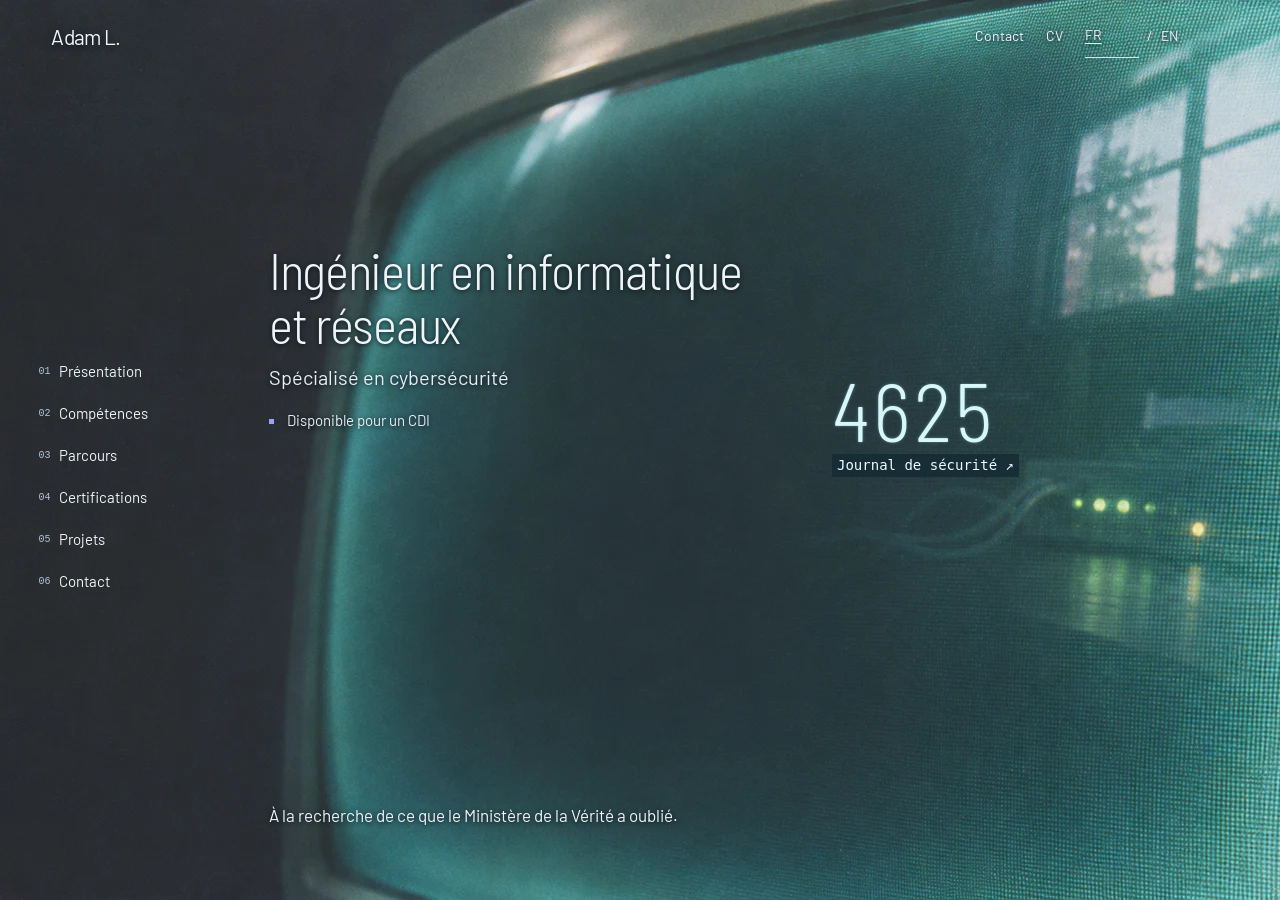
==== commit 0af105b0: "Refine bilingual CRT cover and SOC project link" ====
--- a/index.html
+++ b/index.html
@@ -51,14 +51,12 @@
     </a>
 <div aria-label="Langue" class="languages">
 <a aria-current="true" data-language="" href="./#cover" hreflang="fr" lang="fr">
-<img alt="" class="language-flag" decoding="async" height="48" src="assets/icons/flag-fr.png" width="48"/>
       FR
      </a>
 <span>
       /
      </span>
 <a data-language="" href="en.html#cover" hreflang="en" lang="en">
-<img alt="" class="language-flag" decoding="async" height="48" src="assets/icons/flag-en.png" width="48"/>
       EN
      </a>
 </div>
@@ -124,7 +122,7 @@
 <div class="cover-face">
 <div aria-hidden="true" class="cobalt-decor" data-scene-art="accueil"><img alt="" height="941" loading="eager" sizes="100vw" src="assets/img/4625/projets-1600.webp" srcset="assets/img/4625/projets-800.webp 800w, assets/img/4625/projets-1600.webp 1600w" width="1672"/></div>
 <div class="cover-copy">
-<h1>Ingénieur en<br/>informatique et réseaux</h1>
+<h1>Ingénieur en informatique<br class="cover-break"/> et réseaux</h1>
 <p class="cover-specialty">
         Spécialisé en cybersécurité
        </p>
@@ -133,7 +131,7 @@
        </p>
 <p class="cover-manifesto">À la recherche de ce que le Ministère de la Vérité a oublié.</p>
 </div>
-<a aria-label="4625 — SOC Homelab" class="glass-number" href="#portfolioModal5">4625</a></div>
+<a class="glass-number" href="#portfolioModal5"><span>4625</span><span class="glass-caption">Journal de sécurité ↗</span></a></div>
 </div>
 </div><section aria-label="Présentation" class="scene opening-note" id="home" tabindex="-1">
 <div aria-hidden="true" class="cobalt-decor" data-scene-art="home"><img alt="" height="941" loading="lazy" sizes="100vw" src="assets/img/4625/presentation-1600.webp" srcset="assets/img/4625/presentation-800.webp 800w, assets/img/4625/presentation-1600.webp 1600w" width="1672"/></div>
--- a/assets/css/ambient.css
+++ b/assets/css/ambient.css
@@ -63,3 +63,14 @@
 .ambient .sleeve-label{right:6%;top:31vh;width:38%;border:0;transform:perspective(900px) rotateY(-12deg) rotateX(10deg) rotateZ(10deg)}
 .ambient .sleeve-label img{width:100%;height:auto;display:block}
 @media(max-width:800px){.ambient .sleeve-label{top:calc(65px + 16vw);width:43%;right:5%}}
+
+.ambient .cover-face .cover-copy h1{width:max-content;max-width:none}
+.ambient .glass-number{left:65%;top:41%;display:grid;justify-items:start;gap:3px;font-size:clamp(40px,6.4vw,100px);color:#d8f7fa;text-shadow:0 0 3px #a5e9ee70;text-decoration:none}
+.ambient .glass-caption{font:500 14px/1.5 ui-monospace,monospace;letter-spacing:0;background:#162c35dc;color:#edfaff;padding:1px 5px;text-shadow:none}
+.ambient .glass-number:is(:hover,:focus-visible) .glass-caption,.ambient .languages [aria-current=true]{text-decoration:underline;text-underline-offset:.22em}
+.ambient .glass-number:focus-visible{outline:2px solid #e4ffff;outline-offset:4px}
+@media(max-width:800px){
+ .ambient .cover-face .cover-copy h1{width:auto;max-width:100%}
+ .ambient .cover-break{display:none}
+ .ambient .glass-number{left:auto;right:6%;top:50%;font-size:48px}
+}
